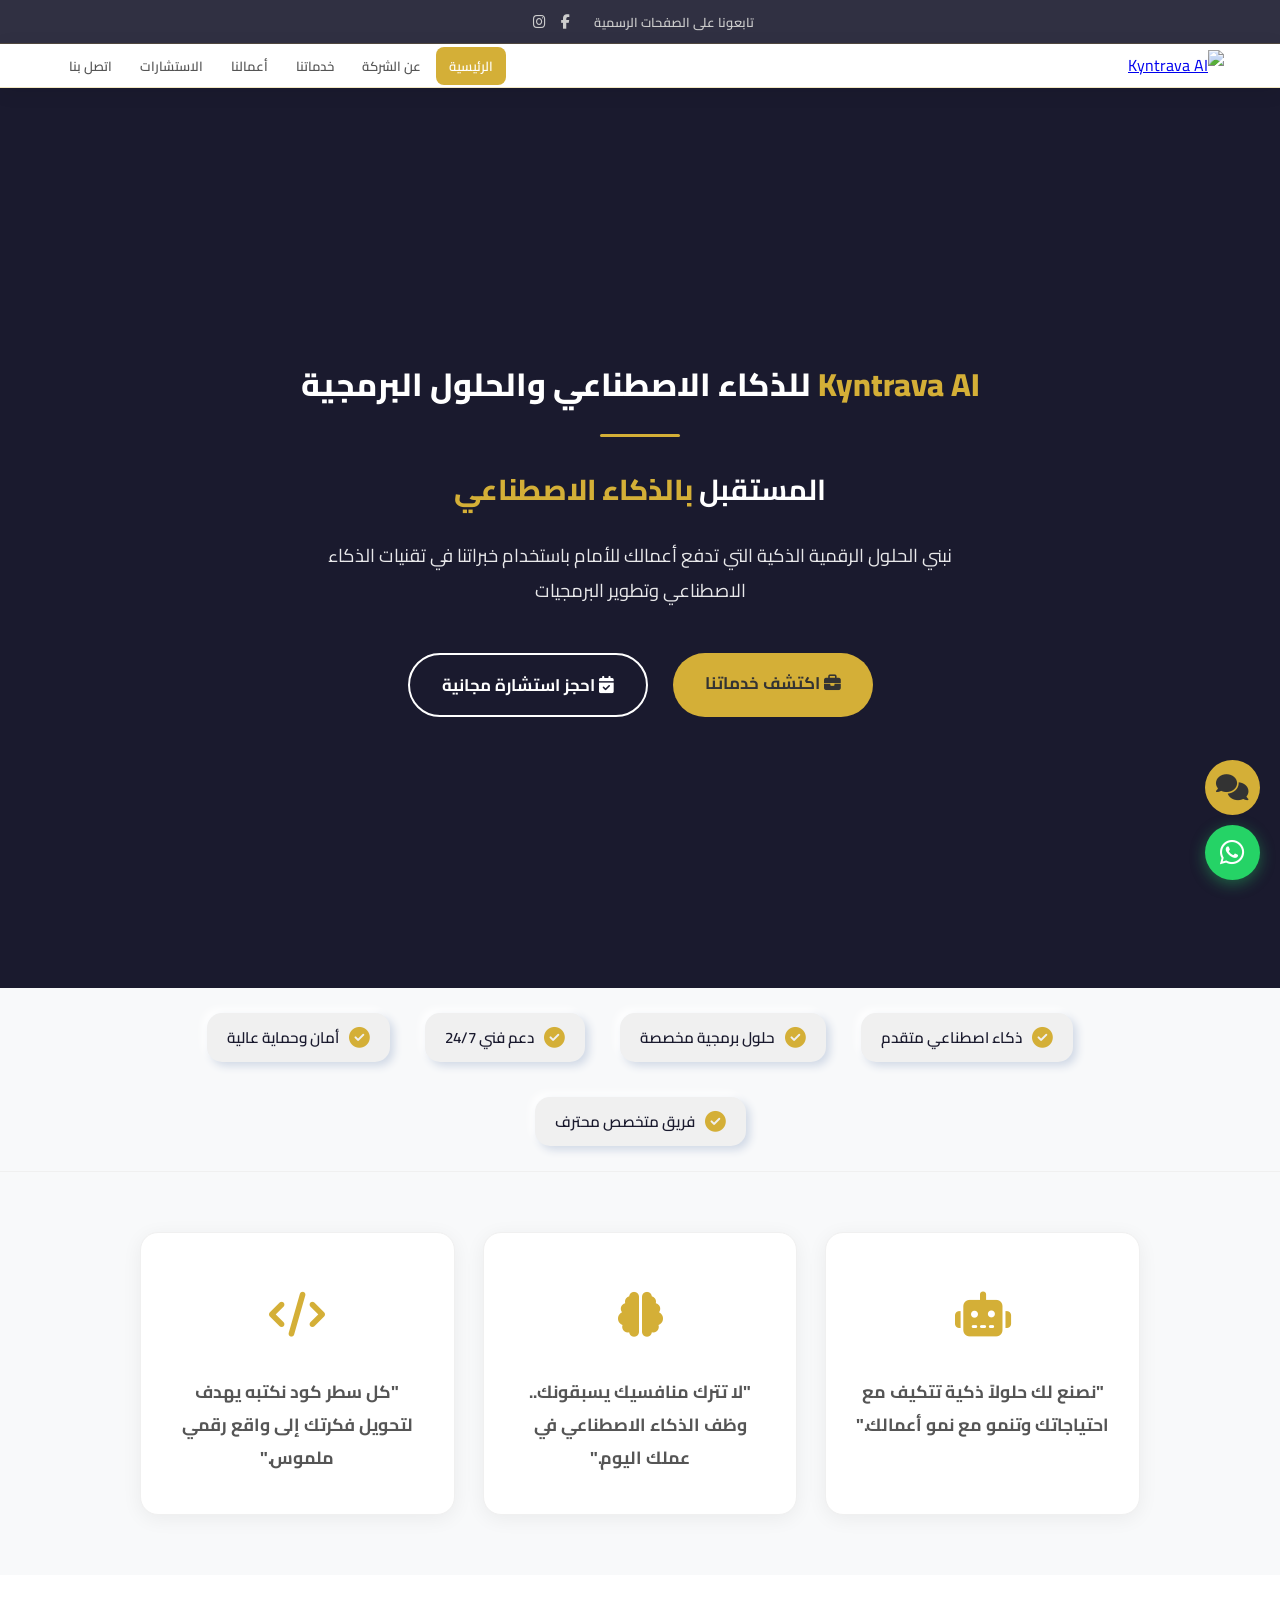
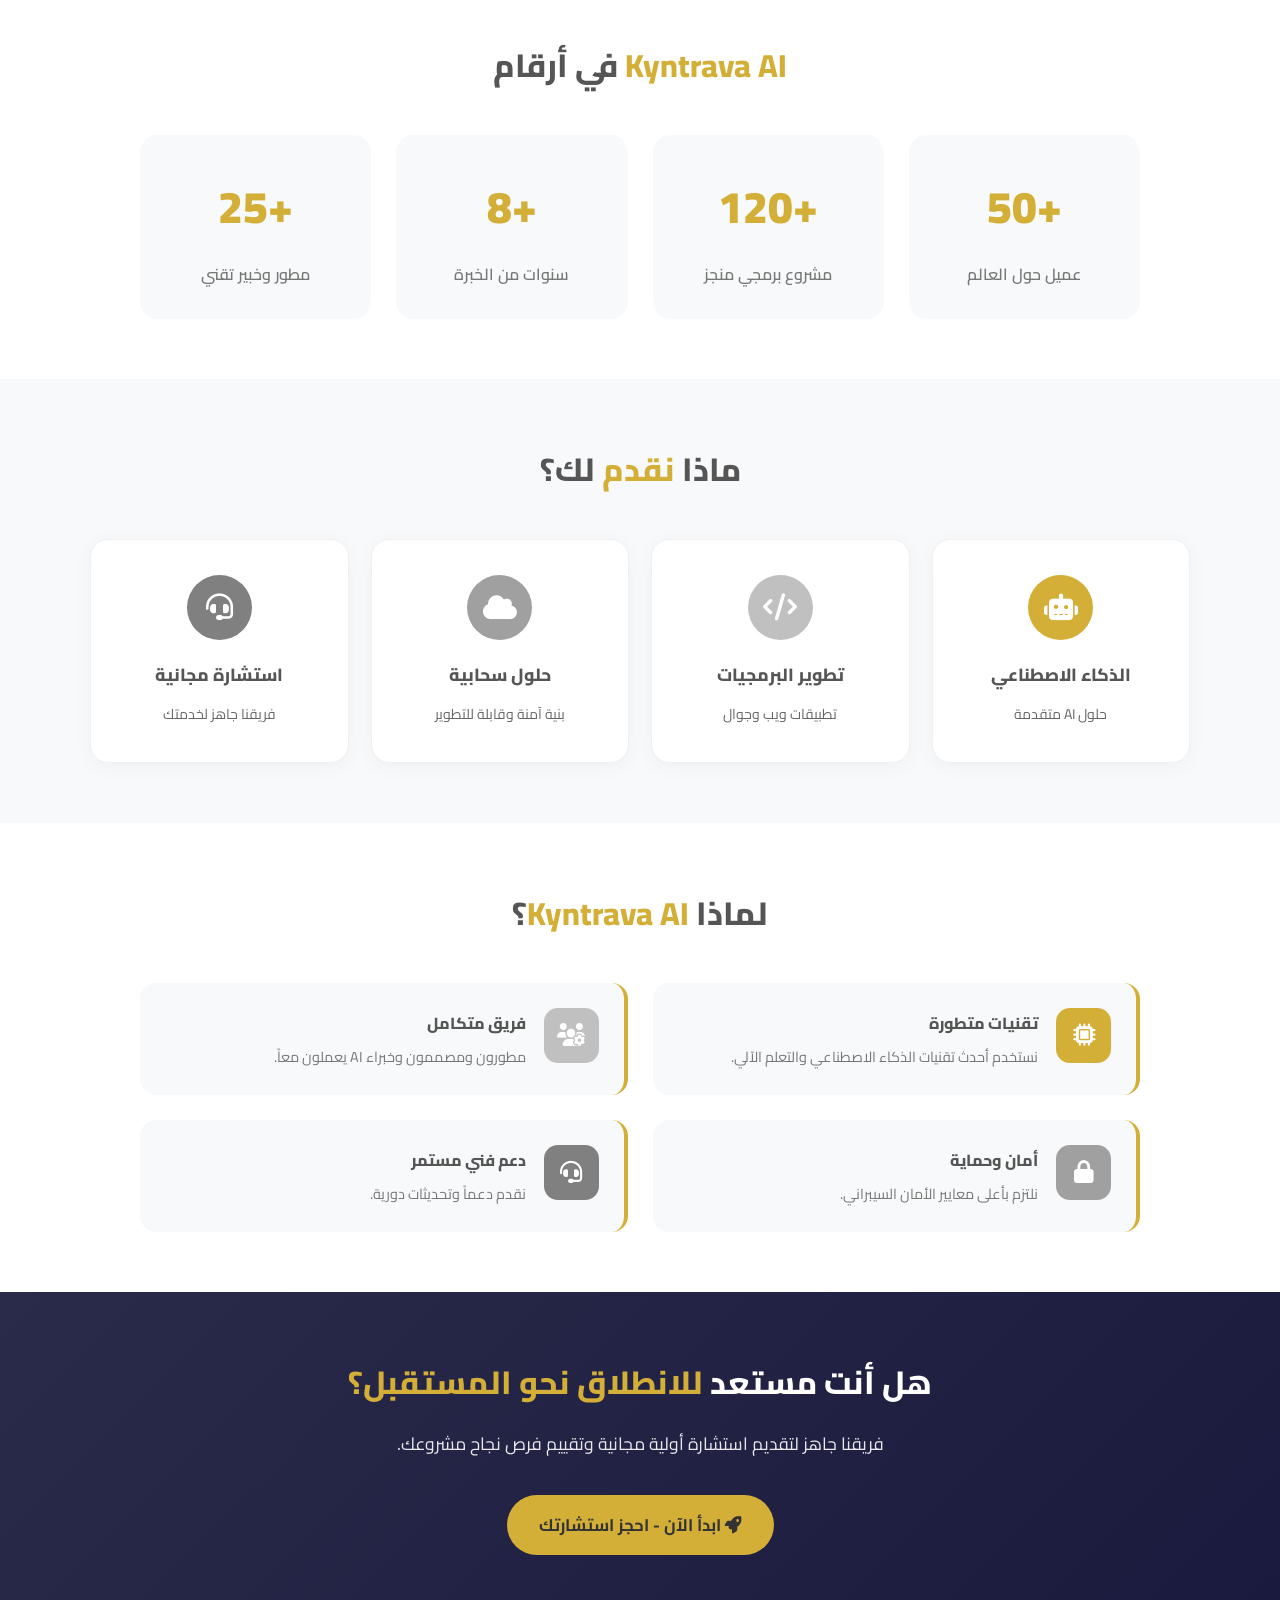
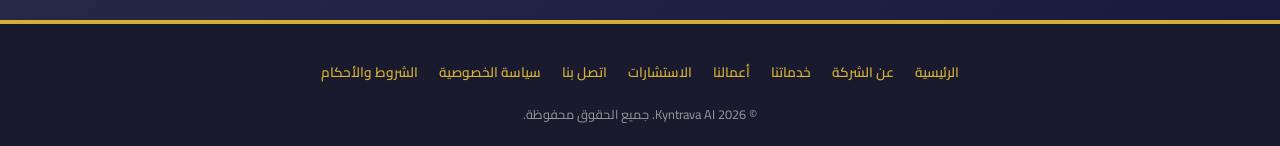
==== index.html @ 049aad0e "Update index.html" ====
<!DOCTYPE html>
<html lang="ar" dir="rtl">
<head>
    <meta charset="UTF-8">
    <meta name="viewport" content="width=device-width, initial-scale=1.0">
    <title>Kyntrava AI | الذكاء الاصطناعي والحلول البرمجية المتكاملة</title>
    <meta name="description" content="Kyntrava AI شركة رائدة في الذكاء الاصطناعي وتطوير البرمجيات. حلول رقمية ذكية، تطبيقات ويب وجوال، استشارات تقنية.">
    <meta name="keywords" content="ذكاء اصطناعي, تطوير برمجيات, Kyntrava AI, حلول رقمية, تطبيقات ويب">
    <meta property="og:title" content="Kyntrava AI | الذكاء الاصطناعي والحلول البرمجية">
    <meta property="og:description" content="المستقبل بالذكاء الاصطناعي. حلول رقمية تدفع أعمالك للأمام.">
    <meta property="og:image" content="https://i.imgur.com/aRilL9C.png">
    <meta property="og:type" content="website">
    
    <link rel="stylesheet" href="https://cdnjs.cloudflare.com/ajax/libs/font-awesome/6.5.1/css/all.min.css">
    <link href="https://fonts.googleapis.com/css2?family=Cairo:wght@300;400;500;600;700;800;900&display=swap" rel="stylesheet">
    <script src="https://cdn.jsdelivr.net/npm/particles.js@2.0.0/particles.min.js"></script>
    
    <style>
        * { margin: 0; padding: 0; box-sizing: border-box; font-family: 'Cairo', sans-serif; }
        
        :root {
            --primary: #D4AF37;
            --primary-dark: #B49430;
            --primary-light: #E0C35A;
            --primary-glow: rgba(212, 175, 55, 0.6);
            --dark-bg: #1A1A2E;
            --silver: #C0C0C0;
            --gray: #A0A0A0;
            --darkgray: #808080;
            --neon-blue: #00d4ff;
            --neu-dark: #d1d9e6;
            --neu-light: #ffffff;
            --bounce: cubic-bezier(0.175, 0.885, 0.32, 1.275);
        }
        
        body { background: #f8f9fa; overflow-x: hidden; }

        .reading-progress { position: fixed; top: 0; left: 0; height: 3px; background: linear-gradient(90deg, var(--primary), var(--neon-blue), var(--primary)); z-index: 10000; box-shadow: 0 0 10px var(--primary-glow); }

        .top-bar { background: rgba(26, 26, 46, 0.9); backdrop-filter: blur(10px); color: #ccc; font-size: 0.8rem; padding: 8px 0; border-bottom: 1px solid rgba(212, 175, 55, 0.2); }
        .top-bar .container { max-width: 1200px; margin: 0 auto; padding: 0 20px; display: flex; justify-content: center; align-items: center; flex-wrap: wrap; gap: 10px; }
        .top-bar a { color: var(--primary); text-decoration: none; margin: 0 10px; transition: 0.3s; }
        .top-bar a:hover { color: var(--primary-light); }
        .top-bar .social-links a { color: #ccc; margin: 0 6px; font-size: 0.9rem; transition: 0.3s; }
        .top-bar .social-links a:hover { color: var(--neon-blue); }

        .navbar { background: rgba(255, 255, 255, 0.95); backdrop-filter: blur(20px); -webkit-backdrop-filter: blur(20px); border-bottom: 1px solid rgba(212, 175, 55, 0.3); box-shadow: 0 4px 20px rgba(0,0,0,0.08); position: sticky; top: 0; z-index: 1000; }
        .nav-container { max-width: 1200px; margin: 0 auto; padding: 0.4rem 1rem; display: flex; justify-content: space-between; align-items: center; flex-wrap: wrap; }
        .logo-img { height: 42px; }
        .nav-menu { display: flex; list-style: none; gap: 2px; flex-wrap: wrap; }
        .nav-menu a { text-decoration: none; color: #555; font-weight: 600; font-size: 0.82rem; padding: 7px 13px; border-radius: 8px; transition: all 0.3s ease; white-space: nowrap; }
        .nav-menu a:hover { color: var(--primary); background: rgba(212, 175, 55, 0.08); }
        .nav-menu a.active { background: var(--primary); color: white; }

        .menu-toggle { display: none; font-size: 1.6rem; cursor: pointer; color: #555; background: none; border: 1px solid #ddd; border-radius: 8px; padding: 5px 12px; transition: all 0.3s ease; }
        .menu-toggle:hover { color: var(--primary); border-color: var(--primary); }

        @media (max-width: 768px) {
            .menu-toggle { display: block; }
            .nav-menu { display: none; flex-direction: column; width: 100%; background: white; position: absolute; top: 100%; left: 0; right: 0; box-shadow: 0 10px 30px rgba(0,0,0,0.15); padding: 15px; border-radius: 0 0 15px 15px; gap: 5px; z-index: 1000; }
            .nav-menu.show { display: flex; animation: slideDown 0.3s ease; }
            .nav-menu a { width: 100%; text-align: center; padding: 12px; font-size: 0.95rem; }
        }

        @keyframes slideDown { from { opacity: 0; transform: translateY(-15px); } to { opacity: 1; transform: translateY(0); } }

        .hero { position: relative; min-height: 100vh; display: flex; align-items: center; justify-content: center; text-align: center; color: white; padding: 80px 20px; overflow: hidden; background: #1a1a2e; }
        .hero-content { max-width: 900px; position: relative; z-index: 3; }
        .hero-tagline { font-size: 2rem; font-weight: 800; margin-bottom: 20px; }
        .hero-tagline span { color: var(--primary); }
        .hero-divider { width: 80px; height: 3px; background: var(--primary); margin: 0 auto 25px; border-radius: 2px; }
        .hero-title { font-size: 1.8rem; margin-bottom: 22px; }
        .hero-title span { color: var(--primary); font-weight: 800; }
        .hero-desc { font-size: 1.15rem; opacity: 0.9; margin-bottom: 40px; max-width: 650px; margin-left: auto; margin-right: auto; }

        .btn { display: inline-block; padding: 14px 32px; border-radius: 50px; font-weight: 700; text-decoration: none; font-size: 1.05rem; transition: all 0.3s ease; margin: 5px; }
        .btn-primary { background: var(--primary); color: #333; }
        .btn-primary:hover { background: var(--primary-dark); transform: translateY(-3px); }
        .btn-outline { border: 2px solid white; color: white; background: transparent; }
        .btn-outline:hover { background: white; color: var(--dark-bg); transform: translateY(-3px); }

        .trust-bar { background: #f8f9fa; padding: 25px 20px; border-bottom: 1px solid #f0f0f0; }
        .trust-container { max-width: 1100px; margin: 0 auto; display: flex; justify-content: center; align-items: center; gap: 35px; flex-wrap: wrap; }
        .trust-item { display: flex; align-items: center; gap: 10px; color: var(--dark-bg); font-weight: 600; font-size: 0.95rem; padding: 10px 20px; border-radius: 15px; background: #f0f0f0; box-shadow: 4px 4px 8px var(--neu-dark), -4px -4px 8px var(--neu-light); }
        .trust-item i { color: var(--primary); font-size: 1.3rem; }

        .quotes-section { padding: 60px 20px; background: #f8f9fa; }
        .quotes-container { max-width: 1000px; margin: 0 auto; display: grid; grid-template-columns: 1fr 1fr 1fr; gap: 28px; }
        .quote-card { background: white; border-radius: 18px; padding: 40px 28px; text-align: center; box-shadow: 0 4px 20px rgba(0,0,0,0.06); border: 1px solid #f0f0f0; transition: all 0.3s ease; }
        .quote-card:hover { transform: translateY(-5px); box-shadow: 0 15px 40px rgba(0,0,0,0.1); }
        .quote-icon { font-size: 2.8rem; margin-bottom: 18px; color: var(--primary); }
        .quote-card p { font-size: 1.1rem; color: #555; font-weight: 700; }

        .stats-section { padding: 60px 20px; background: white; }
        .stats-container { max-width: 1000px; margin: 0 auto; }
        .section-title { text-align: center; font-size: 2rem; color: #555; margin-bottom: 40px; font-weight: 800; }
        .section-title span { color: var(--primary); }
        .stats-grid { display: grid; grid-template-columns: repeat(4, 1fr); gap: 25px; }
        .stat-item { text-align: center; padding: 30px 18px; background: #f8f9fa; border-radius: 18px; transition: all 0.3s ease; }
        .stat-item:hover { transform: translateY(-5px); box-shadow: 0 10px 30px rgba(0,0,0,0.08); }
        .stat-item .num { font-size: 2.8rem; font-weight: 900; color: var(--primary); margin-bottom: 10px; }
        .stat-item .label { color: #777; font-size: 1rem; font-weight: 600; }

        .services-section { padding: 60px 20px; background: #f8f9fa; }
        .services-container { max-width: 1100px; margin: 0 auto; }
        .services-grid-4 { display: grid; grid-template-columns: repeat(4, 1fr); gap: 22px; }
        .service-box { background: white; border-radius: 18px; padding: 35px 22px; text-align: center; box-shadow: 0 4px 20px rgba(0,0,0,0.04); border: 1px solid #f0f0f0; transition: all 0.3s ease; text-decoration: none; color: inherit; }
        .service-box:hover { transform: translateY(-5px); box-shadow: 0 15px 40px rgba(0,0,0,0.1); }
        .s-icon { width: 65px; height: 65px; border-radius: 50%; display: flex; align-items: center; justify-content: center; font-size: 1.7rem; color: white; margin: 0 auto 18px; background: var(--primary); }
        .service-box h4 { font-size: 1.1rem; color: #555; margin-bottom: 10px; font-weight: 800; }
        .service-box p { color: #666; font-size: 0.88rem; }

        .cta-section { padding: 60px 20px; background: linear-gradient(135deg, #2a2a4a, #1a1a3e); text-align: center; color: white; }
        .cta-container { max-width: 700px; margin: 0 auto; }
        .cta-section h2 { font-size: 2rem; font-weight: 800; margin-bottom: 15px; }
        .cta-section h2 span { color: var(--primary); }
        .cta-section p { font-size: 1.1rem; opacity: 0.9; margin-bottom: 30px; }

        .why-us-section { padding: 60px 20px; background: white; }
        .why-us-container { max-width: 1000px; margin: 0 auto; }
        .why-us-grid { display: grid; grid-template-columns: 1fr 1fr; gap: 25px; }
        .why-us-item { display: flex; align-items: flex-start; gap: 18px; padding: 25px; background: #f8f9fa; border-radius: 16px; border-right: 4px solid var(--primary); }
        .why-icon { width: 55px; height: 55px; border-radius: 14px; display: flex; align-items: center; justify-content: center; color: white; font-size: 1.4rem; flex-shrink: 0; background: var(--primary); }
        .why-us-item h4 { color: #555; margin-bottom: 5px; font-weight: 800; }
        .why-us-item p { color: #777; font-size: 0.9rem; }

        footer { background: var(--dark-bg); color: #ccc; padding: 30px 15px 20px; text-align: center; font-size: 0.85rem; border-top: 4px solid var(--primary); }
        footer a { color: var(--primary); text-decoration: none; margin: 5px 8px; font-weight: 600; }
        footer a:hover { color: var(--primary-light); }
        footer .footer-links { margin-bottom: 12px; display: flex; flex-wrap: wrap; justify-content: center; gap: 5px; }
        footer .copyright { color: #999; font-size: 0.8rem; }

        .whatsapp-float { position: fixed; bottom: 20px; right: 20px; width: 55px; height: 55px; background: #25D366; color: white; border-radius: 50%; display: flex; align-items: center; justify-content: center; font-size: 28px; z-index: 999; text-decoration: none; box-shadow: 0 4px 15px rgba(37,211,102,0.4); }
        .consult-float { position: fixed; bottom: 85px; right: 20px; width: 55px; height: 55px; background: var(--primary); color: #333; border-radius: 50%; display: flex; align-items: center; justify-content: center; font-size: 26px; z-index: 999; text-decoration: none; }
        .back-to-top { position: fixed; bottom: 150px; right: 20px; width: 48px; height: 48px; background: #333; color: var(--primary); border-radius: 50%; display: flex; align-items: center; justify-content: center; font-size: 22px; z-index: 999; cursor: pointer; opacity: 0; visibility: hidden; transition: all 0.3s ease; border: 2px solid var(--primary); }
        .back-to-top.show { opacity: 1; visibility: visible; }

        @media (max-width: 768px) {
            .hero-tagline { font-size: 1.3rem; }
            .hero-title { font-size: 1.2rem; }
            .quotes-container { grid-template-columns: 1fr; }
            .stats-grid { grid-template-columns: 1fr 1fr; }
            .services-grid-4 { grid-template-columns: 1fr 1fr; }
            .why-us-grid { grid-template-columns: 1fr; }
        }
        @media (max-width: 480px) {
            .stats-grid { grid-template-columns: 1fr; }
            .services-grid-4 { grid-template-columns: 1fr; }
        }
    </style>
</head>
<body>

    <div class="reading-progress"></div>

    <div class="top-bar">
        <div class="container">
            <div class="social-links">
                <span style="margin-left:15px; font-weight: 600;">تابعونا على الصفحات الرسمية</span>
                <a href="https://www.facebook.com/profile.php?id=61589126883663" target="_blank"><i class="fab fa-facebook-f"></i></a>
                <a href="https://www.instagram.com/kyntrava_ai/" target="_blank"><i class="fab fa-instagram"></i></a>
            </div>
        </div>
    </div>

    <nav class="navbar">
        <div class="nav-container">
            <div class="logo-area">
                <a href="index.html"><img src="https://imgur.com/x5sJ7l7.png" alt="Kyntrava AI" class="logo-img"></a>
            </div>
            <button class="menu-toggle"><i class="fas fa-bars"></i></button>
            <ul class="nav-menu" id="navMenu">
                <li><a href="index.html" class="active">الرئيسية</a></li>
                <li><a href="about.html">عن الشركة</a></li>
                <li><a href="services.html">خدماتنا</a></li>
                <li><a href="portfolio.html">أعمالنا</a></li>
                <li><a href="consultation.html">الاستشارات</a></li>
                <li><a href="contact.html">اتصل بنا</a></li>
            </ul>
        </div>
    </nav>

    <header class="hero">
        <div class="hero-content">
            <p class="hero-tagline"><span>Kyntrava AI</span> للذكاء الاصطناعي والحلول البرمجية</p>
            <div class="hero-divider"></div>
            <h1 class="hero-title">المستقبل <span>بالذكاء الاصطناعي</span></h1>
            <p class="hero-desc">نبني الحلول الرقمية الذكية التي تدفع أعمالك للأمام باستخدام خبراتنا في تقنيات الذكاء الاصطناعي وتطوير البرمجيات</p>
            <div style="display:flex;gap:15px;justify-content:center;flex-wrap:wrap;">
                <a href="services.html" class="btn btn-primary"><i class="fas fa-briefcase"></i> اكتشف خدماتنا</a>
                <a href="consultation.html" class="btn btn-outline"><i class="fas fa-calendar-check"></i> احجز استشارة مجانية</a>
            </div>
        </div>
    </header>

    <section class="trust-bar">
        <div class="trust-container">
            <div class="trust-item"><i class="fas fa-check-circle"></i><span>ذكاء اصطناعي متقدم</span></div>
            <div class="trust-item"><i class="fas fa-check-circle"></i><span>حلول برمجية مخصصة</span></div>
            <div class="trust-item"><i class="fas fa-check-circle"></i><span>دعم فني 24/7</span></div>
            <div class="trust-item"><i class="fas fa-check-circle"></i><span>أمان وحماية عالية</span></div>
            <div class="trust-item"><i class="fas fa-check-circle"></i><span>فريق متخصص محترف</span></div>
        </div>
    </section>

    <section class="quotes-section">
        <div class="quotes-container">
            <div class="quote-card"><div class="quote-icon"><i class="fas fa-robot"></i></div><p>"نصنع لك حلولاً ذكية تتكيف مع احتياجاتك وتنمو مع نمو أعمالك."</p></div>
            <div class="quote-card"><div class="quote-icon"><i class="fas fa-brain"></i></div><p>"لا تترك منافسيك يسبقونك.. وظف الذكاء الاصطناعي في عملك اليوم."</p></div>
            <div class="quote-card"><div class="quote-icon"><i class="fas fa-code"></i></div><p>"كل سطر كود نكتبه يهدف لتحويل فكرتك إلى واقع رقمي ملموس."</p></div>
        </div>
    </section>

    <section class="stats-section">
        <div class="stats-container">
            <h2 class="section-title"><span>Kyntrava AI</span> في أرقام</h2>
            <div class="stats-grid">
                <div class="stat-item"><div class="num">+50</div><div class="label">عميل حول العالم</div></div>
                <div class="stat-item"><div class="num">+120</div><div class="label">مشروع برمجي منجز</div></div>
                <div class="stat-item"><div class="num">+8</div><div class="label">سنوات من الخبرة</div></div>
                <div class="stat-item"><div class="num">+25</div><div class="label">مطور وخبير تقني</div></div>
            </div>
        </div>
    </section>

    <section class="services-section">
        <div class="services-container">
            <h2 class="section-title">ماذا <span>نقدم</span> لك؟</h2>
            <div class="services-grid-4">
                <a href="services.html" class="service-box"><div class="s-icon"><i class="fas fa-robot"></i></div><h4>الذكاء الاصطناعي</h4><p>حلول AI متقدمة</p></a>
                <a href="services.html" class="service-box"><div class="s-icon" style="background:#C0C0C0;"><i class="fas fa-code"></i></div><h4>تطوير البرمجيات</h4><p>تطبيقات ويب وجوال</p></a>
                <a href="services.html" class="service-box"><div class="s-icon" style="background:#A0A0A0;"><i class="fas fa-cloud"></i></div><h4>حلول سحابية</h4><p>بنية آمنة وقابلة للتطوير</p></a>
                <a href="consultation.html" class="service-box"><div class="s-icon" style="background:#808080;"><i class="fas fa-headset"></i></div><h4>استشارة مجانية</h4><p>فريقنا جاهز لخدمتك</p></a>
            </div>
        </div>
    </section>

    <section class="why-us-section">
        <div class="why-us-container">
            <h2 class="section-title">لماذا <span>Kyntrava AI</span>؟</h2>
            <div class="why-us-grid">
                <div class="why-us-item"><div class="why-icon"><i class="fas fa-microchip"></i></div><div><h4>تقنيات متطورة</h4><p>نستخدم أحدث تقنيات الذكاء الاصطناعي والتعلم الآلي.</p></div></div>
                <div class="why-us-item"><div class="why-icon" style="background:#C0C0C0;"><i class="fas fa-users-cog"></i></div><div><h4>فريق متكامل</h4><p>مطورون ومصممون وخبراء AI يعملون معاً.</p></div></div>
                <div class="why-us-item"><div class="why-icon" style="background:#A0A0A0;"><i class="fas fa-lock"></i></div><div><h4>أمان وحماية</h4><p>نلتزم بأعلى معايير الأمان السيبراني.</p></div></div>
                <div class="why-us-item"><div class="why-icon" style="background:#808080;"><i class="fas fa-headset"></i></div><div><h4>دعم فني مستمر</h4><p>نقدم دعماً وتحديثات دورية.</p></div></div>
            </div>
        </div>
    </section>

    <section class="cta-section">
        <div class="cta-container">
            <h2>هل أنت مستعد <span>للانطلاق نحو المستقبل؟</span></h2>
            <p>فريقنا جاهز لتقديم استشارة أولية مجانية وتقييم فرص نجاح مشروعك.</p>
            <a href="consultation.html" class="btn btn-primary"><i class="fas fa-rocket"></i> ابدأ الآن - احجز استشارتك</a>
        </div>
    </section>

    <footer>
        <div class="footer-links">
            <a href="index.html">الرئيسية</a><a href="about.html">عن الشركة</a><a href="services.html">خدماتنا</a><a href="portfolio.html">أعمالنا</a><a href="consultation.html">الاستشارات</a><a href="contact.html">اتصل بنا</a><a href="privacy.html">سياسة الخصوصية</a><a href="terms.html">الشروط والأحكام</a>
        </div>
        <p class="copyright">© 2026 Kyntrava AI. جميع الحقوق محفوظة.</p>
    </footer>

    <a href="https://wa.me/963933438019" class="whatsapp-float" target="_blank"><i class="fab fa-whatsapp"></i></a>
    <a href="consultation.html" class="consult-float"><i class="fas fa-comments"></i></a>
    <div class="back-to-top" onclick="window.scrollTo({top:0, behavior:'smooth'})"><i class="fas fa-chevron-up"></i></div>

    <script>
        const menuToggle = document.querySelector('.menu-toggle');
        const navMenu = document.getElementById('navMenu');
        menuToggle.addEventListener('click', function() {
            navMenu.classList.toggle('show');
            const icon = menuToggle.querySelector('i');
            icon.className = navMenu.classList.contains('show') ? 'fas fa-times' : 'fas fa-bars';
        });
        navMenu.querySelectorAll('a').forEach(function(link) {
            link.addEventListener('click', function() {
                navMenu.classList.remove('show');
                menuToggle.querySelector('i').className = 'fas fa-bars';
            });
        });
        document.addEventListener('click', function(e) {
            if (navMenu.classList.contains('show') && !e.target.closest('.nav-container')) {
                navMenu.classList.remove('show');
                menuToggle.querySelector('i').className = 'fas fa-bars';
            }
        });

        const progressBar = document.querySelector('.reading-progress');
        window.addEventListener('scroll', function() {
            const scrollTop = window.pageYOffset;
            const docHeight = document.documentElement.scrollHeight - window.innerHeight;
            const scrollPercent = (scrollTop / docHeight) * 100;
            if (progressBar) progressBar.style.width = Math.min(scrollPercent, 100) + '%';
        });

        const backToTopBtn = document.querySelector('.back-to-top');
        window.addEventListener('scroll', function() {
            if (window.scrollY > 500) backToTopBtn.classList.add('show');
            else backToTopBtn.classList.remove('show');
        });

        const currentPage = window.location.pathname.split('/').pop() || 'index.html';
        document.querySelectorAll('.nav-menu a').forEach(function(link) {
            if (link.getAttribute('href') === currentPage) link.classList.add('active');
        });
    </script>
</body>
</html>
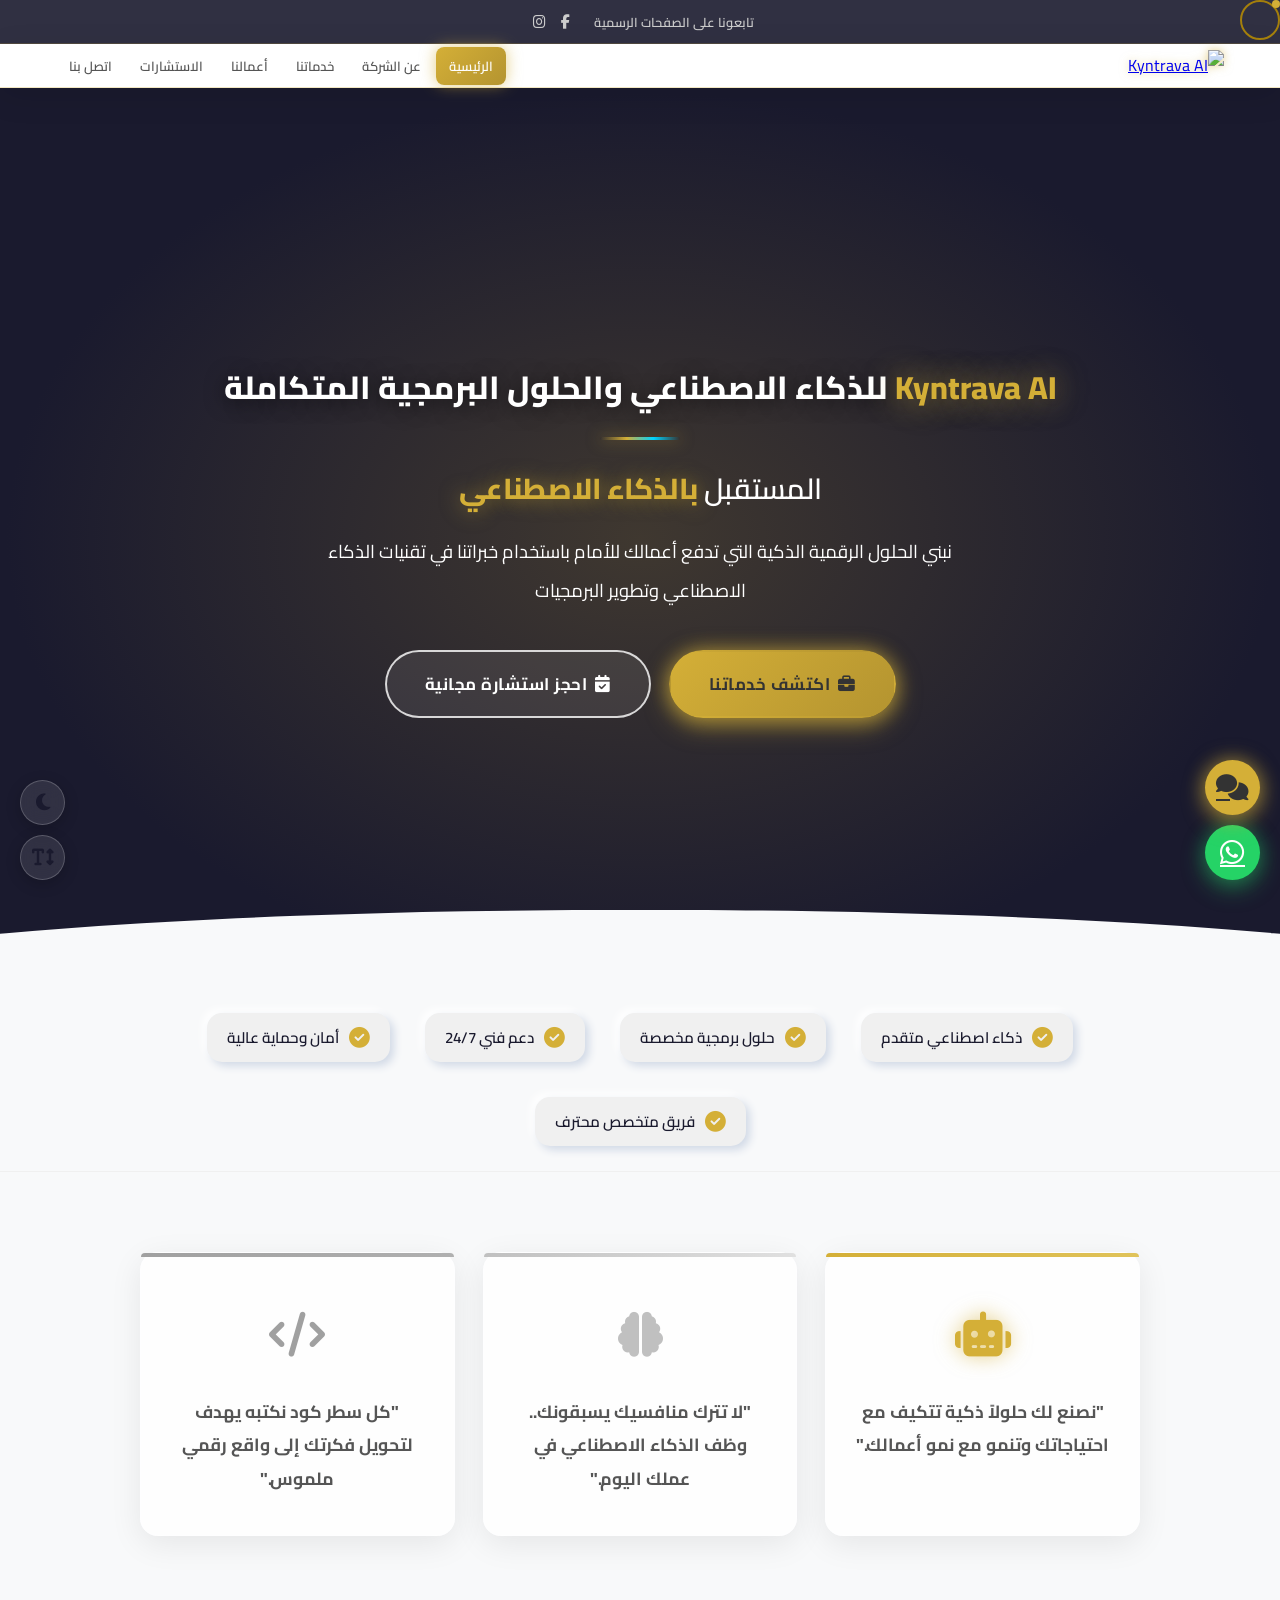
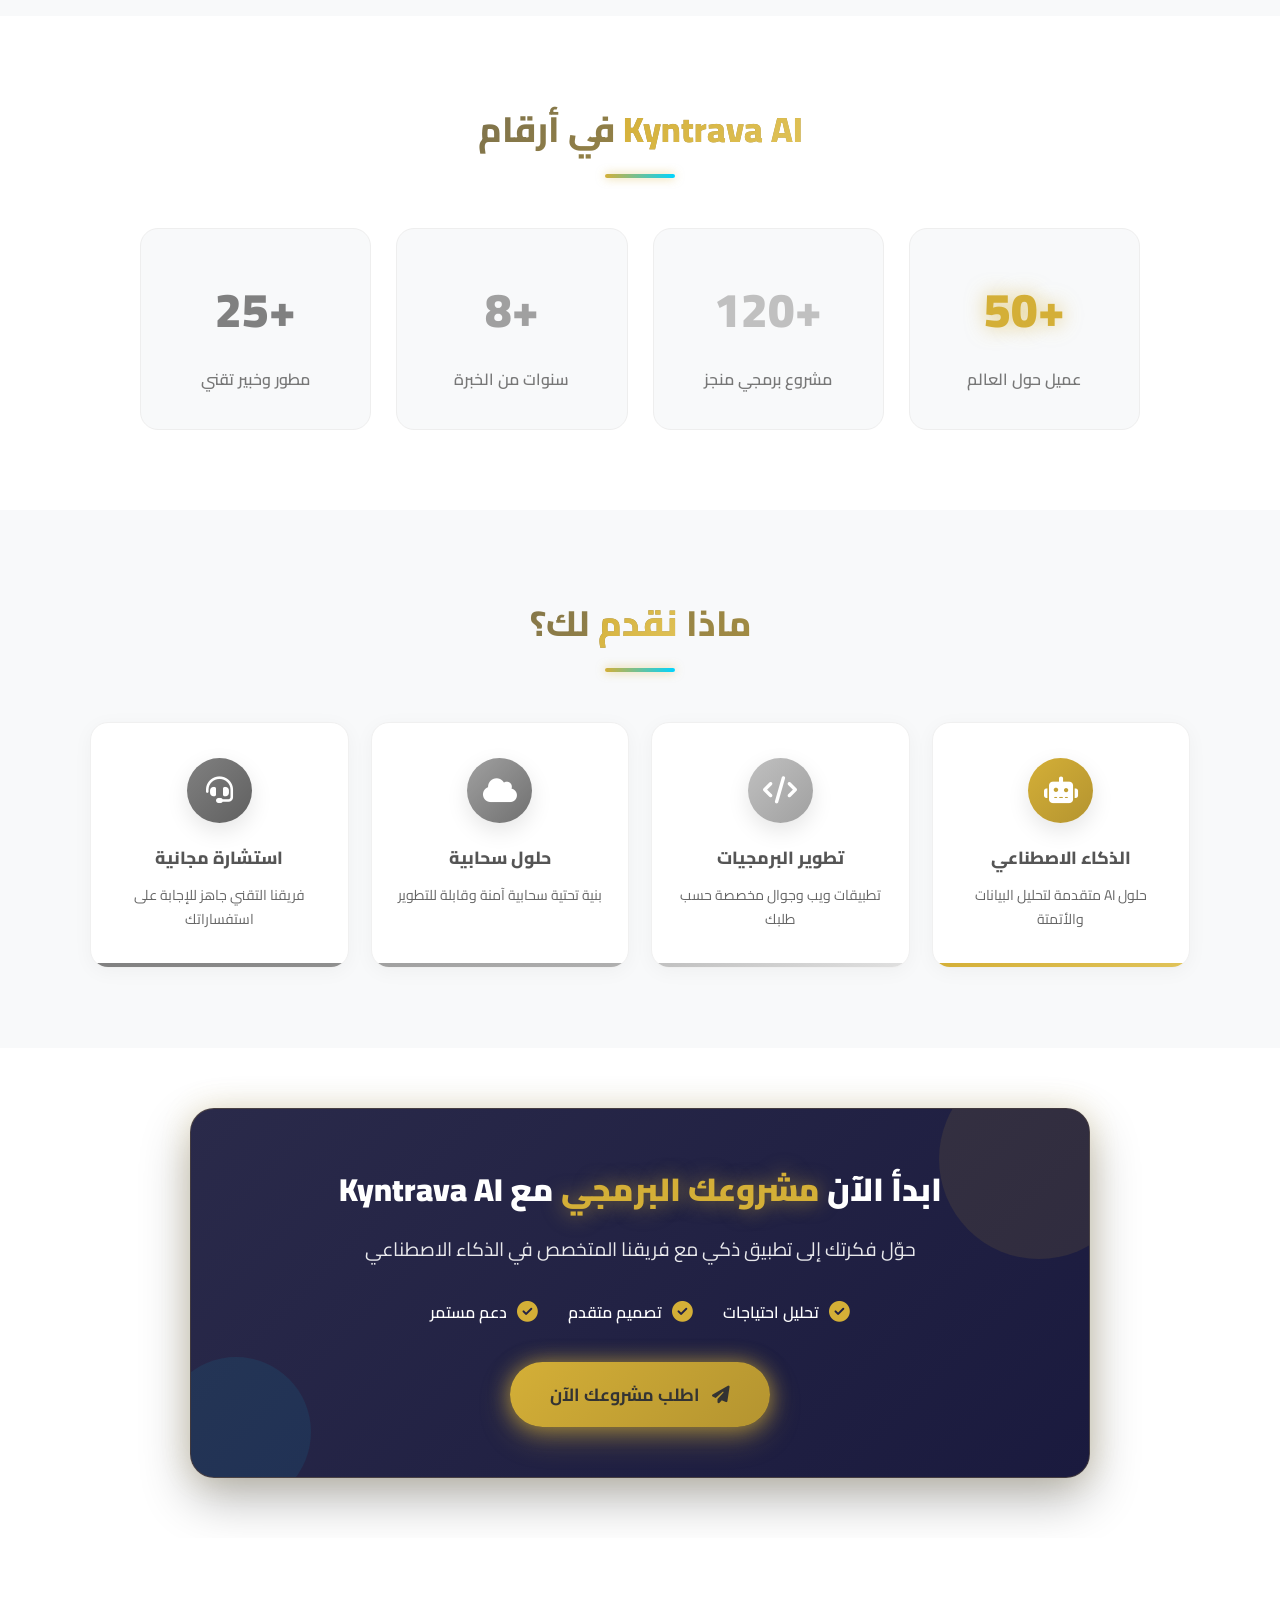
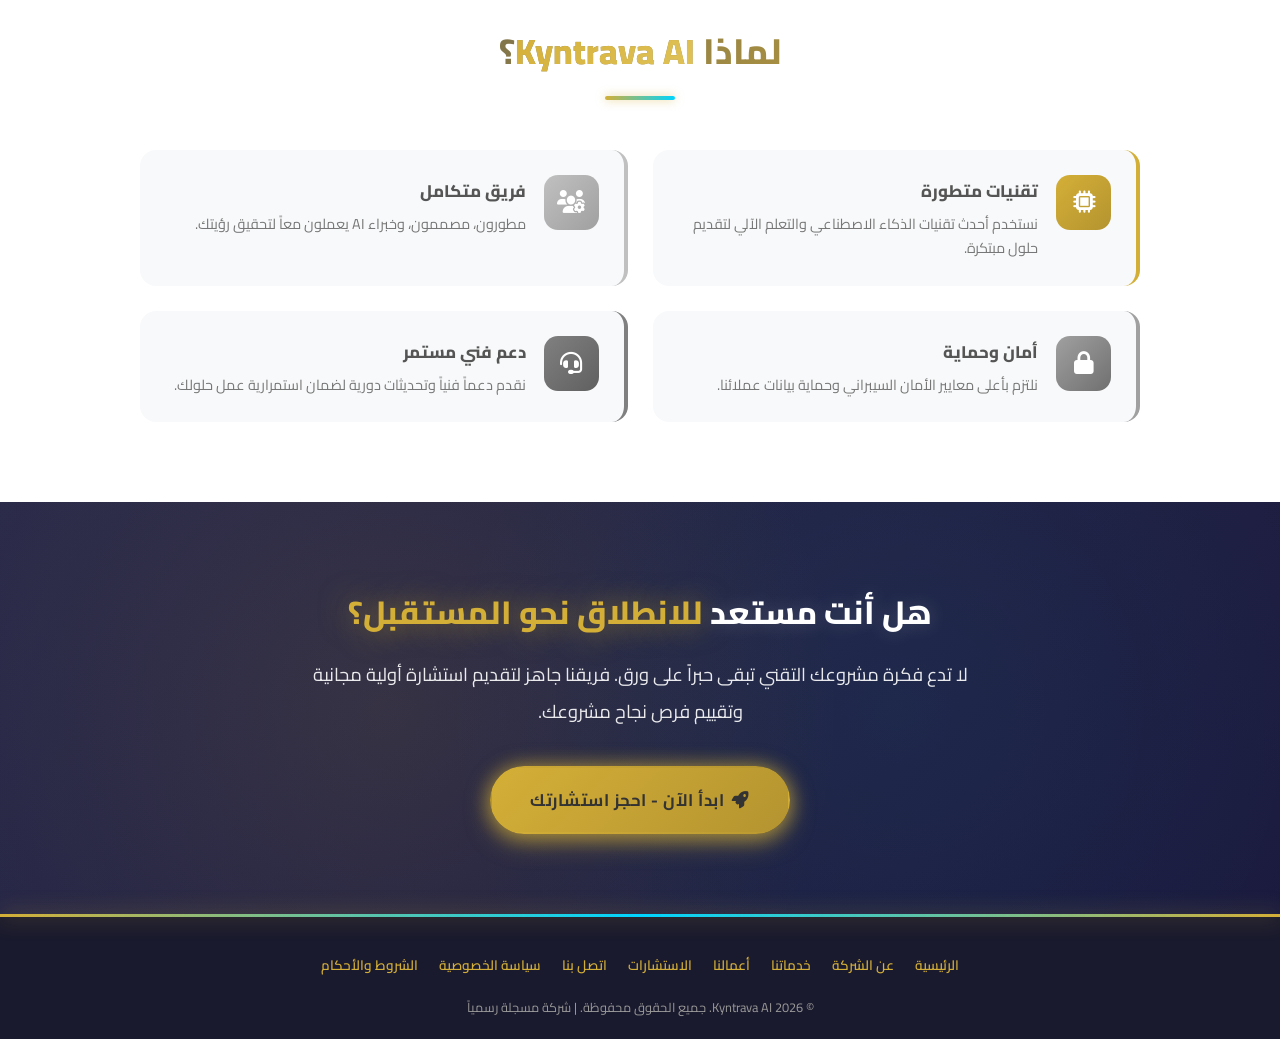
==== commit 2ff25952: "Update index.html" ====
--- a/index.html
+++ b/index.html
@@ -24,152 +24,899 @@
             --primary-light: #E0C35A;
             --primary-glow: rgba(212, 175, 55, 0.6);
             --dark-bg: #1A1A2E;
+            --darker-bg: #0a0a1a;
             --silver: #C0C0C0;
             --gray: #A0A0A0;
             --darkgray: #808080;
             --neon-blue: #00d4ff;
+            --glass-bg: rgba(255, 255, 255, 0.1);
+            --glass-border: rgba(255, 255, 255, 0.2);
+            --glass-blur: blur(15px);
+            --neu-light: #ffffff;
             --neu-dark: #d1d9e6;
-            --neu-light: #ffffff;
+            --shadow-gold: 0 8px 30px rgba(212, 175, 55, 0.3);
             --bounce: cubic-bezier(0.175, 0.885, 0.32, 1.275);
         }
         
-        body { background: #f8f9fa; overflow-x: hidden; }
-
-        .reading-progress { position: fixed; top: 0; left: 0; height: 3px; background: linear-gradient(90deg, var(--primary), var(--neon-blue), var(--primary)); z-index: 10000; box-shadow: 0 0 10px var(--primary-glow); }
-
-        .top-bar { background: rgba(26, 26, 46, 0.9); backdrop-filter: blur(10px); color: #ccc; font-size: 0.8rem; padding: 8px 0; border-bottom: 1px solid rgba(212, 175, 55, 0.2); }
-        .top-bar .container { max-width: 1200px; margin: 0 auto; padding: 0 20px; display: flex; justify-content: center; align-items: center; flex-wrap: wrap; gap: 10px; }
+        body { 
+            background: #f8f9fa; 
+            cursor: none;
+            overflow-x: hidden;
+        }
+        
+        /* ===== مؤشر الفأرة المخصص ===== */
+        .custom-cursor {
+            width: 40px;
+            height: 40px;
+            border: 2px solid var(--primary);
+            border-radius: 50%;
+            position: fixed;
+            pointer-events: none;
+            z-index: 99999;
+            transition: width 0.3s, height 0.3s, border-color 0.3s;
+            mix-blend-mode: difference;
+        }
+        .custom-cursor-dot {
+            width: 8px;
+            height: 8px;
+            background: var(--primary);
+            border-radius: 50%;
+            position: fixed;
+            pointer-events: none;
+            z-index: 99999;
+            transition: transform 0.1s;
+        }
+        .custom-cursor.hover {
+            width: 60px;
+            height: 60px;
+            border-color: var(--primary-light);
+            background: rgba(212,175,55,0.1);
+        }
+        
+        /* ===== شريط التقدم ===== */
+        .reading-progress {
+            position: fixed;
+            top: 0; left: 0;
+            height: 3px;
+            background: linear-gradient(90deg, var(--primary), var(--neon-blue), var(--primary));
+            z-index: 10000;
+            transition: width 0.1s ease;
+            box-shadow: 0 0 10px var(--primary-glow);
+        }
+        
+        /* ===== خلفية الجسيمات ===== */
+        #particles-js {
+            position: fixed;
+            top: 0; left: 0;
+            width: 100%; height: 100%;
+            z-index: -1;
+            pointer-events: none;
+        }
+        
+        /* ===== أزرار التحكم ===== */
+        .theme-switcher {
+            position: fixed;
+            bottom: 20px;
+            left: 20px;
+            z-index: 999;
+            display: flex;
+            flex-direction: column;
+            gap: 10px;
+        }
+        .theme-toggle, .font-size-toggle {
+            width: 45px; height: 45px;
+            border-radius: 50%;
+            background: var(--glass-bg);
+            backdrop-filter: var(--glass-blur);
+            border: 1px solid var(--glass-border);
+            color: var(--dark-bg);
+            cursor: pointer;
+            display: flex;
+            align-items: center;
+            justify-content: center;
+            font-size: 1.2rem;
+            transition: all 0.3s ease;
+            box-shadow: 0 4px 15px rgba(0,0,0,0.2);
+        }
+        .theme-toggle:hover, .font-size-toggle:hover {
+            transform: scale(1.1);
+            box-shadow: 0 0 20px var(--primary-glow);
+            color: var(--primary);
+        }
+        
+        /* ===== شريط علوي - زجاجي ===== */
+        .top-bar {
+            background: rgba(26, 26, 46, 0.9);
+            backdrop-filter: blur(10px);
+            color: #ccc;
+            font-size: 0.8rem;
+            padding: 8px 0;
+            border-bottom: 1px solid rgba(212, 175, 55, 0.2);
+        }
+        .top-bar .container {
+            max-width: 1200px;
+            margin: 0 auto;
+            padding: 0 20px;
+            display: flex;
+            justify-content: center;
+            align-items: center;
+            flex-wrap: wrap;
+            gap: 10px;
+        }
         .top-bar a { color: var(--primary); text-decoration: none; margin: 0 10px; transition: 0.3s; }
-        .top-bar a:hover { color: var(--primary-light); }
+        .top-bar a:hover { color: var(--primary-light); text-shadow: 0 0 10px var(--primary-glow); }
         .top-bar .social-links a { color: #ccc; margin: 0 6px; font-size: 0.9rem; transition: 0.3s; }
-        .top-bar .social-links a:hover { color: var(--neon-blue); }
-
-        .navbar { background: rgba(255, 255, 255, 0.95); backdrop-filter: blur(20px); -webkit-backdrop-filter: blur(20px); border-bottom: 1px solid rgba(212, 175, 55, 0.3); box-shadow: 0 4px 20px rgba(0,0,0,0.08); position: sticky; top: 0; z-index: 1000; }
-        .nav-container { max-width: 1200px; margin: 0 auto; padding: 0.4rem 1rem; display: flex; justify-content: space-between; align-items: center; flex-wrap: wrap; }
-        .logo-img { height: 42px; }
-        .nav-menu { display: flex; list-style: none; gap: 2px; flex-wrap: wrap; }
-        .nav-menu a { text-decoration: none; color: #555; font-weight: 600; font-size: 0.82rem; padding: 7px 13px; border-radius: 8px; transition: all 0.3s ease; white-space: nowrap; }
-        .nav-menu a:hover { color: var(--primary); background: rgba(212, 175, 55, 0.08); }
-        .nav-menu a.active { background: var(--primary); color: white; }
-
-        .menu-toggle { display: none; font-size: 1.6rem; cursor: pointer; color: #555; background: none; border: 1px solid #ddd; border-radius: 8px; padding: 5px 12px; transition: all 0.3s ease; }
-        .menu-toggle:hover { color: var(--primary); border-color: var(--primary); }
-
-        @media (max-width: 768px) {
-            .menu-toggle { display: block; }
-            .nav-menu { display: none; flex-direction: column; width: 100%; background: white; position: absolute; top: 100%; left: 0; right: 0; box-shadow: 0 10px 30px rgba(0,0,0,0.15); padding: 15px; border-radius: 0 0 15px 15px; gap: 5px; z-index: 1000; }
-            .nav-menu.show { display: flex; animation: slideDown 0.3s ease; }
-            .nav-menu a { width: 100%; text-align: center; padding: 12px; font-size: 0.95rem; }
-        }
-
-        @keyframes slideDown { from { opacity: 0; transform: translateY(-15px); } to { opacity: 1; transform: translateY(0); } }
-
-        .hero { position: relative; min-height: 100vh; display: flex; align-items: center; justify-content: center; text-align: center; color: white; padding: 80px 20px; overflow: hidden; background: #1a1a2e; }
+        .top-bar .social-links a:hover { color: var(--neon-blue); text-shadow: 0 0 10px rgba(0,212,255,0.5); }
+        
+        /* ===== نافبار زجاجي ===== */
+        .navbar {
+            background: rgba(255, 255, 255, 0.9);
+            backdrop-filter: blur(20px);
+            -webkit-backdrop-filter: blur(20px);
+            border-bottom: 1px solid rgba(212, 175, 55, 0.3);
+            box-shadow: 0 8px 32px rgba(0,0,0,0.1);
+            position: sticky;
+            top: 0;
+            z-index: 1000;
+        }
+        .nav-container {
+            max-width: 1200px;
+            margin: 0 auto;
+            padding: 0.4rem 1rem;
+            display: flex;
+            justify-content: space-between;
+            align-items: center;
+        }
+        .logo-img {
+            height: 42px;
+            filter: drop-shadow(0 0 5px var(--primary-glow));
+        }
+        .nav-menu {
+            display: flex;
+            list-style: none;
+            gap: 2px;
+        }
+        .nav-menu a {
+            text-decoration: none;
+            color: #555;
+            font-weight: 600;
+            font-size: 0.82rem;
+            padding: 7px 13px;
+            border-radius: 8px;
+            transition: all 0.3s ease;
+            position: relative;
+            overflow: hidden;
+        }
+        .nav-menu a::before {
+            content: '';
+            position: absolute;
+            bottom: 0;
+            left: 50%;
+            width: 0;
+            height: 2px;
+            background: linear-gradient(90deg, var(--primary), var(--neon-blue));
+            transition: all 0.3s ease;
+            transform: translateX(-50%);
+        }
+        .nav-menu a:hover::before { width: 70%; }
+        .nav-menu a:hover { color: var(--primary); }
+        .nav-menu a.active {
+            background: linear-gradient(135deg, var(--primary), var(--primary-dark));
+            color: white;
+            box-shadow: 0 0 15px var(--primary-glow);
+        }
+        
+        /* ===== الهيرو ===== */
+        .hero {
+            position: relative;
+            min-height: 100vh;
+            display: flex;
+            align-items: center;
+            justify-content: center;
+            text-align: center;
+            color: white;
+            padding: 80px 20px;
+            overflow: hidden;
+            background: #1a1a2e;
+        }
+        #heroCanvas {
+            position: absolute;
+            top: 0; left: 0;
+            width: 100%; height: 100%;
+            z-index: 1;
+        }
+        .hero-overlay {
+            position: absolute;
+            top: 0; left: 0;
+            width: 100%; height: 100%;
+            background: radial-gradient(ellipse at center, rgba(212,175,55,0.2) 0%, rgba(26,26,46,0.9) 70%);
+            z-index: 2;
+        }
+        .hero .wave-bottom {
+            position: absolute;
+            bottom: -2px; left: 0; right: 0;
+            height: 80px;
+            background: #f8f9fa;
+            clip-path: ellipse(70% 100% at 50% 100%);
+            z-index: 4;
+        }
         .hero-content { max-width: 900px; position: relative; z-index: 3; }
-        .hero-tagline { font-size: 2rem; font-weight: 800; margin-bottom: 20px; }
-        .hero-tagline span { color: var(--primary); }
-        .hero-divider { width: 80px; height: 3px; background: var(--primary); margin: 0 auto 25px; border-radius: 2px; }
-        .hero-title { font-size: 1.8rem; margin-bottom: 22px; }
-        .hero-title span { color: var(--primary); font-weight: 800; }
-        .hero-desc { font-size: 1.15rem; opacity: 0.9; margin-bottom: 40px; max-width: 650px; margin-left: auto; margin-right: auto; }
-
-        .btn { display: inline-block; padding: 14px 32px; border-radius: 50px; font-weight: 700; text-decoration: none; font-size: 1.05rem; transition: all 0.3s ease; margin: 5px; }
-        .btn-primary { background: var(--primary); color: #333; }
-        .btn-primary:hover { background: var(--primary-dark); transform: translateY(-3px); }
-        .btn-outline { border: 2px solid white; color: white; background: transparent; }
-        .btn-outline:hover { background: white; color: var(--dark-bg); transform: translateY(-3px); }
-
-        .trust-bar { background: #f8f9fa; padding: 25px 20px; border-bottom: 1px solid #f0f0f0; }
-        .trust-container { max-width: 1100px; margin: 0 auto; display: flex; justify-content: center; align-items: center; gap: 35px; flex-wrap: wrap; }
-        .trust-item { display: flex; align-items: center; gap: 10px; color: var(--dark-bg); font-weight: 600; font-size: 0.95rem; padding: 10px 20px; border-radius: 15px; background: #f0f0f0; box-shadow: 4px 4px 8px var(--neu-dark), -4px -4px 8px var(--neu-light); }
-        .trust-item i { color: var(--primary); font-size: 1.3rem; }
-
-        .quotes-section { padding: 60px 20px; background: #f8f9fa; }
-        .quotes-container { max-width: 1000px; margin: 0 auto; display: grid; grid-template-columns: 1fr 1fr 1fr; gap: 28px; }
-        .quote-card { background: white; border-radius: 18px; padding: 40px 28px; text-align: center; box-shadow: 0 4px 20px rgba(0,0,0,0.06); border: 1px solid #f0f0f0; transition: all 0.3s ease; }
-        .quote-card:hover { transform: translateY(-5px); box-shadow: 0 15px 40px rgba(0,0,0,0.1); }
-        .quote-icon { font-size: 2.8rem; margin-bottom: 18px; color: var(--primary); }
-        .quote-card p { font-size: 1.1rem; color: #555; font-weight: 700; }
-
-        .stats-section { padding: 60px 20px; background: white; }
+        .hero-tagline {
+            font-size: 2rem;
+            font-weight: 800;
+            margin-bottom: 20px;
+            text-shadow: 0 2px 20px rgba(0,0,0,0.6);
+            animation: fadeInUp 1s ease;
+        }
+        .hero-tagline span { 
+            color: var(--primary);
+            text-shadow: 0 0 30px var(--primary-glow);
+        }
+        .hero-divider {
+            width: 80px; height: 3px;
+            background: linear-gradient(90deg, transparent, var(--primary), var(--neon-blue), transparent);
+            margin: 0 auto 25px;
+            border-radius: 2px;
+            box-shadow: 0 0 15px var(--primary-glow);
+            animation: pulse-divider 2s infinite;
+        }
+        .hero-title { font-size: 1.8rem; font-weight: 600; margin-bottom: 22px; line-height: 1.6; opacity: 0.95; animation: fadeInUp 1s ease 0.2s both; }
+        .hero-title span { 
+            color: var(--primary); 
+            font-weight: 800;
+            text-shadow: 0 0 20px var(--primary-glow);
+        }
+        .hero-desc { 
+            font-size: 1.15rem; 
+            opacity: 0.9; 
+            margin-bottom: 40px; 
+            line-height: 2.1; 
+            max-width: 650px; 
+            margin-left: auto; 
+            margin-right: auto;
+            animation: fadeInUp 1s ease 0.4s both;
+        }
+        .hero-btns { 
+            display: flex; 
+            gap: 18px; 
+            justify-content: center; 
+            align-items: center; 
+            flex-wrap: wrap;
+            animation: fadeInUp 1s ease 0.6s both;
+        }
+        
+        /* ===== أزرار متطورة ===== */
+        .btn { 
+            padding: 16px 38px; 
+            border-radius: 50px; 
+            font-weight: 700; 
+            text-decoration: none; 
+            font-size: 1.05rem; 
+            transition: all 0.3s var(--bounce); 
+            border: 2px solid transparent; 
+            letter-spacing: 0.5px;
+            display: inline-flex; 
+            align-items: center; 
+            justify-content: center;
+            white-space: nowrap; 
+            position: relative;
+            overflow: hidden;
+            cursor: none;
+        }
+        .btn::after {
+            content: '';
+            position: absolute;
+            top: 50%; left: 50%;
+            width: 0; height: 0;
+            border-radius: 50%;
+            background: rgba(255,255,255,0.3);
+            transform: translate(-50%, -50%);
+            transition: width 0.6s, height 0.6s;
+        }
+        .btn:active::after {
+            width: 300px; height: 300px;
+        }
+        .btn i { margin-left: 8px; flex-shrink: 0; }
+        .btn-primary { 
+            background: linear-gradient(135deg, var(--primary), var(--primary-dark)); 
+            color: #333; 
+            box-shadow: 0 8px 25px rgba(212,175,55,0.5), 0 0 20px var(--primary-glow);
+            animation: glow-pulse 2s infinite;
+        }
+        .btn-primary:hover { 
+            background: var(--primary-dark); 
+            transform: translateY(-4px); 
+            box-shadow: 0 15px 40px rgba(212,175,55,0.7), 0 0 40px var(--primary-glow); 
+        }
+        .btn-outline { 
+            border-color: rgba(255,255,255,0.8); 
+            color: white; 
+            background: rgba(255,255,255,0.08); 
+            backdrop-filter: blur(10px); 
+        }
+        .btn-outline:hover { 
+            background: white; 
+            color: var(--dark-bg); 
+            transform: translateY(-4px); 
+            border-color: white;
+            box-shadow: 0 0 30px rgba(255,255,255,0.3);
+        }
+        
+        @keyframes glow-pulse {
+            0%, 100% { box-shadow: 0 8px 25px rgba(212,175,55,0.5), 0 0 20px var(--primary-glow); }
+            50% { box-shadow: 0 8px 35px rgba(212,175,55,0.7), 0 0 40px var(--primary-glow); }
+        }
+        @keyframes fadeInUp {
+            from { opacity: 0; transform: translateY(30px); }
+            to { opacity: 1; transform: translateY(0); }
+        }
+        @keyframes pulse-divider {
+            0%, 100% { opacity: 0.7; }
+            50% { opacity: 1; }
+        }
+        
+        /* ===== أنيميشن الظهور ===== */
+        .reveal {
+            opacity: 0;
+            transform: translateY(40px);
+            filter: blur(3px);
+            transition: all 0.7s cubic-bezier(0.25, 0.46, 0.45, 0.94);
+        }
+        .reveal.active {
+            opacity: 1;
+            transform: translateY(0);
+            filter: blur(0);
+        }
+        
+        /* ===== شريط الثقة - Neumorphism ===== */
+        .trust-bar { 
+            background: #f8f9fa; 
+            padding: 25px 20px; 
+            border-bottom: 1px solid #f0f0f0; 
+            position: relative; 
+            z-index: 5; 
+        }
+        .trust-container { 
+            max-width: 1100px; 
+            margin: 0 auto; 
+            display: flex; 
+            justify-content: center; 
+            align-items: center; 
+            gap: 35px; 
+            flex-wrap: wrap; 
+        }
+        .trust-item { 
+            display: flex; 
+            align-items: center; 
+            gap: 10px; 
+            color: var(--dark-bg); 
+            font-weight: 600; 
+            font-size: 0.95rem; 
+            padding: 10px 20px;
+            border-radius: 15px;
+            background: #f0f0f0;
+            box-shadow: 4px 4px 8px var(--neu-dark), -4px -4px 8px var(--neu-light);
+            transition: all 0.3s ease;
+            cursor: default;
+        }
+        .trust-item:hover {
+            transform: translateY(-3px);
+            box-shadow: 6px 6px 12px var(--neu-dark), -6px -6px 12px var(--neu-light);
+        }
+        .trust-item i { 
+            color: var(--primary); 
+            font-size: 1.3rem; 
+            transition: all 0.3s ease;
+        }
+        .trust-item:hover i {
+            transform: scale(1.2);
+            filter: drop-shadow(0 0 5px var(--primary-glow));
+        }
+        
+        /* ===== قسم الاقتباسات - Glassmorphism ===== */
+        .quotes-section { padding: 80px 20px; background: #f8f9fa; position: relative; z-index: 1; }
+        .quotes-container { 
+            max-width: 1000px; 
+            margin: 0 auto; 
+            display: grid; 
+            grid-template-columns: 1fr 1fr 1fr; 
+            gap: 28px; 
+        }
+        .quote-card { 
+            background: rgba(255,255,255,0.8);
+            backdrop-filter: blur(10px);
+            border-radius: 18px; 
+            padding: 40px 28px; 
+            text-align: center; 
+            box-shadow: 0 8px 32px rgba(0,0,0,0.08); 
+            border: 1px solid rgba(255,255,255,0.3); 
+            transition: all 0.4s var(--bounce); 
+            position: relative; 
+            cursor: pointer;
+        }
+        .quote-card::before { 
+            content: ''; 
+            position: absolute; 
+            top: 0; left: 0; right: 0; 
+            height: 4px; 
+            border-radius: 18px 18px 0 0;
+            transition: height 0.3s ease;
+        }
+        .quote-card:nth-child(1)::before { background: linear-gradient(90deg, var(--primary), var(--primary-light)); }
+        .quote-card:nth-child(2)::before { background: linear-gradient(90deg, var(--silver), #E0E0E0); }
+        .quote-card:nth-child(3)::before { background: linear-gradient(90deg, var(--gray), #B0B0B0); }
+        .quote-card:hover::before { height: 8px; }
+        .quote-card:hover { 
+            transform: translateY(-10px) scale(1.02); 
+            box-shadow: 0 20px 50px rgba(0,0,0,0.15); 
+        }
+        .quote-icon { font-size: 2.8rem; margin-bottom: 18px; transition: all 0.3s ease; }
+        .quote-card:hover .quote-icon { transform: scale(1.3) rotate(10deg); }
+        .quote-card:nth-child(1) .quote-icon { color: var(--primary); filter: drop-shadow(0 0 10px var(--primary-glow)); }
+        .quote-card:nth-child(2) .quote-icon { color: var(--silver); }
+        .quote-card:nth-child(3) .quote-icon { color: var(--gray); }
+        .quote-card p { font-size: 1.1rem; color: #555; line-height: 1.9; font-weight: 700; }
+        
+        /* ===== الإحصائيات - 3D Cards ===== */
+        .stats-section { padding: 80px 20px; background: white; position: relative; z-index: 1; }
         .stats-container { max-width: 1000px; margin: 0 auto; }
-        .section-title { text-align: center; font-size: 2rem; color: #555; margin-bottom: 40px; font-weight: 800; }
-        .section-title span { color: var(--primary); }
-        .stats-grid { display: grid; grid-template-columns: repeat(4, 1fr); gap: 25px; }
-        .stat-item { text-align: center; padding: 30px 18px; background: #f8f9fa; border-radius: 18px; transition: all 0.3s ease; }
-        .stat-item:hover { transform: translateY(-5px); box-shadow: 0 10px 30px rgba(0,0,0,0.08); }
-        .stat-item .num { font-size: 2.8rem; font-weight: 900; color: var(--primary); margin-bottom: 10px; }
+        .section-title { 
+            text-align: center; 
+            font-size: 2.2rem; 
+            margin-bottom: 50px; 
+            font-weight: 800;
+            background: linear-gradient(135deg, #555, var(--primary));
+            -webkit-background-clip: text;
+            -webkit-text-fill-color: transparent;
+            background-clip: text;
+        }
+        .section-title::after { 
+            content: ''; 
+            display: block; 
+            width: 70px; 
+            height: 4px; 
+            background: linear-gradient(90deg, var(--primary), var(--neon-blue));
+            margin: 12px auto 0; 
+            border-radius: 2px; 
+            box-shadow: 0 0 10px var(--primary-glow);
+        }
+        .section-title span { 
+            background: linear-gradient(135deg, var(--primary), var(--primary-light));
+            -webkit-background-clip: text;
+            -webkit-text-fill-color: transparent;
+            background-clip: text;
+        }
+        .stats-grid { 
+            display: grid; 
+            grid-template-columns: repeat(4, 1fr); 
+            gap: 25px; 
+        }
+        .stat-item { 
+            text-align: center; 
+            padding: 35px 18px; 
+            background: #f8f9fa; 
+            border-radius: 18px; 
+            transition: all 0.4s var(--bounce); 
+            border: 1px solid #eee; 
+            transform-style: preserve-3d;
+            perspective: 1000px;
+        }
+        .stat-item:hover { 
+            background: white; 
+            box-shadow: 0 15px 40px rgba(0,0,0,0.12); 
+            transform: translateY(-8px) rotateX(3deg); 
+            border-color: var(--primary);
+        }
+        .stat-item .num { 
+            font-size: 3rem; 
+            font-weight: 900; 
+            margin-bottom: 10px;
+            transition: all 0.3s ease;
+        }
+        .stat-item:hover .num { transform: scale(1.1); }
+        .stat-item:nth-child(1) .num { color: var(--primary); text-shadow: 0 0 20px var(--primary-glow); }
+        .stat-item:nth-child(2) .num { color: var(--silver); }
+        .stat-item:nth-child(3) .num { color: var(--gray); }
+        .stat-item:nth-child(4) .num { color: var(--darkgray); }
         .stat-item .label { color: #777; font-size: 1rem; font-weight: 600; }
-
-        .services-section { padding: 60px 20px; background: #f8f9fa; }
+        
+        /* ===== الخدمات ===== */
+        .services-section { padding: 80px 20px; background: #f8f9fa; position: relative; z-index: 1; }
         .services-container { max-width: 1100px; margin: 0 auto; }
-        .services-grid-4 { display: grid; grid-template-columns: repeat(4, 1fr); gap: 22px; }
-        .service-box { background: white; border-radius: 18px; padding: 35px 22px; text-align: center; box-shadow: 0 4px 20px rgba(0,0,0,0.04); border: 1px solid #f0f0f0; transition: all 0.3s ease; text-decoration: none; color: inherit; }
-        .service-box:hover { transform: translateY(-5px); box-shadow: 0 15px 40px rgba(0,0,0,0.1); }
-        .s-icon { width: 65px; height: 65px; border-radius: 50%; display: flex; align-items: center; justify-content: center; font-size: 1.7rem; color: white; margin: 0 auto 18px; background: var(--primary); }
+        .services-grid-4 { 
+            display: grid; 
+            grid-template-columns: repeat(4, 1fr); 
+            gap: 22px; 
+        }
+        .service-box { 
+            background: white; 
+            border-radius: 18px; 
+            padding: 35px 22px; 
+            text-align: center; 
+            box-shadow: 0 4px 20px rgba(0,0,0,0.04); 
+            border: 1px solid #f0f0f0; 
+            transition: all 0.4s var(--bounce); 
+            text-decoration: none; 
+            color: inherit; 
+            position: relative; 
+            overflow: hidden; 
+            transform-style: preserve-3d;
+            perspective: 1000px;
+        }
+        .service-box::before { 
+            content: ''; 
+            position: absolute; 
+            bottom: 0; left: 0; right: 0; 
+            height: 4px; 
+            transition: all 0.3s ease; 
+        }
+        .service-box::after {
+            content: '';
+            position: absolute;
+            top: -50%; left: -50%;
+            width: 200%; height: 200%;
+            background: radial-gradient(circle, var(--primary) 0%, transparent 70%);
+            opacity: 0;
+            transition: all 0.5s ease;
+            z-index: 0;
+        }
+        .service-box > * { position: relative; z-index: 1; }
+        .service-box:nth-child(1)::before { background: linear-gradient(90deg, var(--primary), var(--primary-light)); }
+        .service-box:nth-child(2)::before { background: linear-gradient(90deg, var(--silver), #E0E0E0); }
+        .service-box:nth-child(3)::before { background: linear-gradient(90deg, var(--gray), #B0B0B0); }
+        .service-box:nth-child(4)::before { background: linear-gradient(90deg, var(--darkgray), #909090); }
+        .service-box:hover::before { height: 8px; }
+        .service-box:hover::after { opacity: 0.03; }
+        .service-box:hover { 
+            transform: translateY(-12px) rotateX(5deg); 
+            box-shadow: 0 20px 50px rgba(0,0,0,0.15), 0 0 30px var(--primary-glow); 
+        }
+        .s-icon { 
+            width: 65px; height: 65px; 
+            border-radius: 50%; 
+            display: flex; 
+            align-items: center; 
+            justify-content: center; 
+            font-size: 1.7rem; 
+            color: white; 
+            margin: 0 auto 18px; 
+            box-shadow: 0 8px 22px rgba(0,0,0,0.1); 
+            transition: all 0.3s ease;
+        }
+        .service-box:hover .s-icon { transform: scale(1.2) rotate(10deg); }
+        .service-box:nth-child(1) .s-icon { background: linear-gradient(135deg, var(--primary), var(--primary-dark)); }
+        .service-box:nth-child(2) .s-icon { background: linear-gradient(135deg, var(--silver), #A0A0A0); }
+        .service-box:nth-child(3) .s-icon { background: linear-gradient(135deg, var(--gray), #707070); }
+        .service-box:nth-child(4) .s-icon { background: linear-gradient(135deg, var(--darkgray), #606060); }
         .service-box h4 { font-size: 1.1rem; color: #555; margin-bottom: 10px; font-weight: 800; }
-        .service-box p { color: #666; font-size: 0.88rem; }
-
-        .cta-section { padding: 60px 20px; background: linear-gradient(135deg, #2a2a4a, #1a1a3e); text-align: center; color: white; }
-        .cta-container { max-width: 700px; margin: 0 auto; }
-        .cta-section h2 { font-size: 2rem; font-weight: 800; margin-bottom: 15px; }
-        .cta-section h2 span { color: var(--primary); }
-        .cta-section p { font-size: 1.1rem; opacity: 0.9; margin-bottom: 30px; }
-
-        .why-us-section { padding: 60px 20px; background: white; }
+        .service-box p { color: #666; font-size: 0.88rem; line-height: 1.7; }
+        
+        /* ===== CTA Project ===== */
+        .cta-project-section { padding: 60px 20px; background: #fff; position: relative; z-index: 1; }
+        .cta-project-container { max-width: 900px; margin: 0 auto; }
+        .cta-project-card {
+            background: linear-gradient(135deg, #2a2a4a, #1a1a3e);
+            border-radius: 24px; 
+            padding: 50px 40px; 
+            text-align: center;
+            color: white; 
+            box-shadow: 0 20px 50px rgba(0,0,0,0.3), 0 0 30px rgba(212,175,55,0.2); 
+            position: relative; 
+            overflow: hidden;
+            border: 1px solid rgba(212,175,55,0.2);
+            transition: all 0.4s var(--bounce);
+        }
+        .cta-project-card:hover {
+            transform: scale(1.02);
+            box-shadow: 0 30px 70px rgba(0,0,0,0.4), 0 0 50px var(--primary-glow);
+        }
+        .cta-project-card::before { 
+            content: ''; 
+            position: absolute; 
+            top: -50px; right: -50px; 
+            width: 200px; height: 200px; 
+            background: rgba(212,175,55,0.1); 
+            border-radius: 50%;
+            animation: float-circle 6s ease-in-out infinite;
+        }
+        .cta-project-card::after { 
+            content: ''; 
+            position: absolute; 
+            bottom: -30px; left: -30px; 
+            width: 150px; height: 150px; 
+            background: rgba(0,212,255,0.08); 
+            border-radius: 50%;
+            animation: float-circle 8s ease-in-out infinite reverse;
+        }
+        .cta-project-card > * { position: relative; z-index: 1; }
+        .cta-project-card h2 { font-size: 2rem; font-weight: 900; margin-bottom: 12px; }
+        .cta-project-card h2 span { color: var(--primary); text-shadow: 0 0 20px var(--primary-glow); }
+        .cta-project-card .subtitle { font-size: 1.2rem; opacity: 0.9; margin-bottom: 30px; }
+        .cta-project-card .features-row { 
+            display: flex; 
+            justify-content: center; 
+            gap: 30px; 
+            flex-wrap: wrap; 
+            margin-bottom: 35px; 
+        }
+        .cta-project-card .feature-item { 
+            display: flex; 
+            align-items: center; 
+            gap: 10px; 
+            font-weight: 600; 
+            font-size: 1rem;
+            transition: all 0.3s ease;
+        }
+        .cta-project-card .feature-item:hover { transform: translateY(-3px); }
+        .cta-project-card .feature-item i { color: var(--primary); font-size: 1.3rem; }
+        .btn-project {
+            display: inline-block; 
+            background: linear-gradient(135deg, var(--primary), var(--primary-dark));
+            color: #333;
+            padding: 16px 40px; 
+            border-radius: 50px; 
+            font-weight: 700;
+            font-size: 1.1rem; 
+            text-decoration: none; 
+            transition: all 0.3s var(--bounce);
+            position: relative; 
+            z-index: 1; 
+            box-shadow: 0 10px 30px rgba(212,175,55,0.4), 0 0 20px var(--primary-glow);
+            cursor: none;
+        }
+        .btn-project:hover { 
+            background: var(--primary-dark); 
+            transform: translateY(-4px);
+            box-shadow: 0 15px 40px rgba(212,175,55,0.6), 0 0 40px var(--primary-glow);
+        }
+        
+        @keyframes float-circle {
+            0%, 100% { transform: translate(0, 0) scale(1); }
+            50% { transform: translate(20px, -20px) scale(1.1); }
+        }
+        
+        /* ===== لماذا نحن ===== */
+        .why-us-section { padding: 80px 20px; background: white; position: relative; z-index: 1; }
         .why-us-container { max-width: 1000px; margin: 0 auto; }
         .why-us-grid { display: grid; grid-template-columns: 1fr 1fr; gap: 25px; }
-        .why-us-item { display: flex; align-items: flex-start; gap: 18px; padding: 25px; background: #f8f9fa; border-radius: 16px; border-right: 4px solid var(--primary); }
-        .why-icon { width: 55px; height: 55px; border-radius: 14px; display: flex; align-items: center; justify-content: center; color: white; font-size: 1.4rem; flex-shrink: 0; background: var(--primary); }
-        .why-us-item h4 { color: #555; margin-bottom: 5px; font-weight: 800; }
-        .why-us-item p { color: #777; font-size: 0.9rem; }
-
-        footer { background: var(--dark-bg); color: #ccc; padding: 30px 15px 20px; text-align: center; font-size: 0.85rem; border-top: 4px solid var(--primary); }
-        footer a { color: var(--primary); text-decoration: none; margin: 5px 8px; font-weight: 600; }
-        footer a:hover { color: var(--primary-light); }
+        .why-us-item { 
+            display: flex; 
+            align-items: flex-start; 
+            gap: 18px; 
+            padding: 25px; 
+            background: #f8f9fa; 
+            border-radius: 16px; 
+            border-right: 4px solid var(--primary); 
+            transition: all 0.3s var(--bounce); 
+        }
+        .why-us-item:nth-child(2) { border-right-color: var(--silver); }
+        .why-us-item:nth-child(3) { border-right-color: var(--gray); }
+        .why-us-item:nth-child(4) { border-right-color: var(--darkgray); }
+        .why-us-item:hover { 
+            background: #F5F5F5; 
+            transform: translateX(-8px);
+            box-shadow: 0 10px 30px rgba(0,0,0,0.1);
+        }
+        .why-icon { 
+            width: 55px; height: 55px; 
+            border-radius: 14px; 
+            display: flex; 
+            align-items: center; 
+            justify-content: center; 
+            color: white; 
+            font-size: 1.4rem; 
+            flex-shrink: 0;
+            transition: all 0.3s ease;
+        }
+        .why-us-item:hover .why-icon { transform: scale(1.2) rotate(10deg); }
+        .why-us-item:nth-child(1) .why-icon { background: linear-gradient(135deg, var(--primary), var(--primary-dark)); }
+        .why-us-item:nth-child(2) .why-icon { background: linear-gradient(135deg, var(--silver), #A0A0A0); }
+        .why-us-item:nth-child(3) .why-icon { background: linear-gradient(135deg, var(--gray), #707070); }
+        .why-us-item:nth-child(4) .why-icon { background: linear-gradient(135deg, var(--darkgray), #606060); }
+        .why-us-item h4 { color: #555; margin-bottom: 5px; font-weight: 800; font-size: 1.05rem; }
+        .why-us-item p { color: #777; font-size: 0.9rem; line-height: 1.7; }
+        
+        /* ===== CTA نهائي ===== */
+        .cta-section { 
+            padding: 80px 20px; 
+            background: linear-gradient(135deg, #2a2a4a, #1a1a3e); 
+            text-align: center; 
+            color: white; 
+            position: relative; 
+            z-index: 1;
+            overflow: hidden;
+        }
+        .cta-section::before {
+            content: '';
+            position: absolute;
+            top: 0; left: 0;
+            width: 100%; height: 100%;
+            background: radial-gradient(circle at 30% 50%, rgba(212,175,55,0.1) 0%, transparent 50%),
+                        radial-gradient(circle at 70% 50%, rgba(0,212,255,0.05) 0%, transparent 50%);
+            animation: rotate-bg 20s linear infinite;
+        }
+        .cta-container { max-width: 700px; margin: 0 auto; position: relative; z-index: 1; }
+        .cta-section h2 { font-size: 2rem; font-weight: 800; margin-bottom: 15px; text-shadow: 0 0 20px rgba(255,255,255,0.2); }
+        .cta-section h2 span { color: var(--primary); text-shadow: 0 0 30px var(--primary-glow); }
+        .cta-section p { font-size: 1.15rem; opacity: 0.9; margin-bottom: 35px; line-height: 2; }
+        
+        @keyframes rotate-bg {
+            from { transform: rotate(0deg); }
+            to { transform: rotate(360deg); }
+        }
+        
+        /* ===== فوتر ===== */
+        footer { 
+            background: var(--dark-bg); 
+            color: #ccc; 
+            padding: 30px 15px 20px; 
+            text-align: center; 
+            font-size: 0.85rem; 
+            border-top: 3px solid var(--primary); 
+            position: relative; 
+            z-index: 1;
+        }
+        footer::before {
+            content: '';
+            position: absolute;
+            top: -3px; left: 0; right: 0;
+            height: 3px;
+            background: linear-gradient(90deg, var(--primary), var(--neon-blue), var(--primary));
+            box-shadow: 0 0 20px var(--primary-glow);
+        }
+        footer a { color: var(--primary); text-decoration: none; margin: 5px 8px; font-weight: 600; transition: all 0.3s ease; }
+        footer a:hover { color: var(--neon-blue); text-shadow: 0 0 10px rgba(0,212,255,0.5); }
         footer .footer-links { margin-bottom: 12px; display: flex; flex-wrap: wrap; justify-content: center; gap: 5px; }
         footer .copyright { color: #999; font-size: 0.8rem; }
-
-        .whatsapp-float { position: fixed; bottom: 20px; right: 20px; width: 55px; height: 55px; background: #25D366; color: white; border-radius: 50%; display: flex; align-items: center; justify-content: center; font-size: 28px; z-index: 999; text-decoration: none; box-shadow: 0 4px 15px rgba(37,211,102,0.4); }
-        .consult-float { position: fixed; bottom: 85px; right: 20px; width: 55px; height: 55px; background: var(--primary); color: #333; border-radius: 50%; display: flex; align-items: center; justify-content: center; font-size: 26px; z-index: 999; text-decoration: none; }
-        .back-to-top { position: fixed; bottom: 150px; right: 20px; width: 48px; height: 48px; background: #333; color: var(--primary); border-radius: 50%; display: flex; align-items: center; justify-content: center; font-size: 22px; z-index: 999; cursor: pointer; opacity: 0; visibility: hidden; transition: all 0.3s ease; border: 2px solid var(--primary); }
-        .back-to-top.show { opacity: 1; visibility: visible; }
-
+        
+        /* ===== أيقونات عائمة ===== */
+        .whatsapp-float {
+            position: fixed;
+            bottom: 20px;
+            right: 20px;
+            width: 55px; height: 55px;
+            background: #25D366;
+            color: white;
+            border-radius: 50%;
+            display: flex;
+            align-items: center;
+            justify-content: center;
+            font-size: 28px;
+            box-shadow: 0 8px 25px rgba(37,211,102,0.4), 0 0 20px rgba(37,211,102,0.3);
+            z-index: 999;
+            animation: pulse-green 2s infinite;
+            transition: all 0.3s var(--bounce);
+            cursor: none;
+        }
+        .whatsapp-float:hover {
+            transform: scale(1.15) rotate(5deg);
+            box-shadow: 0 12px 35px rgba(37,211,102,0.6), 0 0 35px rgba(37,211,102,0.4);
+        }
+        .consult-float {
+            position: fixed;
+            bottom: 85px;
+            right: 20px;
+            width: 55px; height: 55px;
+            background: var(--primary);
+            color: #333;
+            border-radius: 50%;
+            display: flex;
+            align-items: center;
+            justify-content: center;
+            font-size: 26px;
+            box-shadow: 0 8px 25px rgba(212,175,55,0.4), 0 0 20px var(--primary-glow);
+            z-index: 999;
+            transition: all 0.3s var(--bounce);
+            cursor: none;
+        }
+        .consult-float:hover {
+            transform: scale(1.15) rotate(5deg);
+            box-shadow: 0 12px 35px rgba(212,175,55,0.6), 0 0 35px var(--primary-glow);
+        }
+        .back-to-top {
+            position: fixed;
+            bottom: 150px;
+            right: 20px;
+            width: 48px; height: 48px;
+            background: rgba(26,26,46,0.8);
+            backdrop-filter: blur(10px);
+            color: var(--primary);
+            border-radius: 50%;
+            display: flex;
+            align-items: center;
+            justify-content: center;
+            font-size: 22px;
+            cursor: pointer;
+            z-index: 999;
+            opacity: 0;
+            visibility: hidden;
+            transform: translateY(20px);
+            transition: all 0.4s var(--bounce);
+            border: 1px solid var(--primary);
+            box-shadow: 0 4px 15px rgba(0,0,0,0.3);
+        }
+        .back-to-top.show {
+            opacity: 1;
+            visibility: visible;
+            transform: translateY(0);
+        }
+        .back-to-top:hover {
+            background: var(--primary);
+            color: #333;
+            transform: translateY(-5px);
+            box-shadow: 0 0 25px var(--primary-glow);
+        }
+        
+        @keyframes pulse-green {
+            0% { box-shadow: 0 0 0 0 rgba(37,211,102,0.6), 0 0 20px rgba(37,211,102,0.3); }
+            70% { box-shadow: 0 0 0 20px rgba(37,211,102,0), 0 0 40px rgba(37,211,102,0.1); }
+            100% { box-shadow: 0 0 0 0 rgba(37,211,102,0), 0 0 20px rgba(37,211,102,0.3); }
+        }
+        
+        /* ===== ميديا كويري ===== */
         @media (max-width: 768px) {
+            .custom-cursor, .custom-cursor-dot { display: none; }
+            body { cursor: auto; }
             .hero-tagline { font-size: 1.3rem; }
             .hero-title { font-size: 1.2rem; }
             .quotes-container { grid-template-columns: 1fr; }
             .stats-grid { grid-template-columns: 1fr 1fr; }
             .services-grid-4 { grid-template-columns: 1fr 1fr; }
             .why-us-grid { grid-template-columns: 1fr; }
+            .nav-menu { display: none; }
         }
         @media (max-width: 480px) {
+            .hero-tagline { font-size: 1.1rem; }
             .stats-grid { grid-template-columns: 1fr; }
             .services-grid-4 { grid-template-columns: 1fr; }
+            .hero-btns { flex-direction: column; gap: 12px; }
+            .hero-btns .btn { width: 90%; max-width: 320px; }
         }
     </style>
 </head>
 <body>
+    <!-- ===== مؤشر الفأرة ===== -->
+    <div class="custom-cursor"></div>
+    <div class="custom-cursor-dot"></div>
+    
+    <!-- ===== شريط التقدم ===== -->
+    <div class="reading-progress"></div>
+    
+    <!-- ===== خلفية الجسيمات ===== -->
+    <div id="particles-js"></div>
+    
+    <!-- ===== أزرار التحكم ===== -->
+    <div class="theme-switcher">
+        <button class="theme-toggle" onclick="toggleTheme()" aria-label="تغيير الثيم">
+            <i class="fas fa-moon"></i>
+        </button>
+        <button class="font-size-toggle" onclick="toggleFontSize()" aria-label="تكبير الخط">
+            <i class="fas fa-text-height"></i>
+        </button>
+    </div>
 
-    <div class="reading-progress"></div>
-
+    <!-- ===== شريط علوي ===== -->
     <div class="top-bar">
         <div class="container">
             <div class="social-links">
                 <span style="margin-left:15px; font-weight: 600;">تابعونا على الصفحات الرسمية</span>
-                <a href="https://www.facebook.com/profile.php?id=61589126883663" target="_blank"><i class="fab fa-facebook-f"></i></a>
-                <a href="https://www.instagram.com/kyntrava_ai/" target="_blank"><i class="fab fa-instagram"></i></a>
+                <a href="https://www.facebook.com/profile.php?id=61589126883663" target="_blank" title="فيسبوك">
+                    <i class="fab fa-facebook-f"></i>
+                </a>
+                <a href="https://www.instagram.com/kyntrava_ai/" target="_blank" title="انستغرام">
+                    <i class="fab fa-instagram"></i>
+                </a>
             </div>
         </div>
     </div>
 
+    <!-- ===== نافبار ===== -->
     <nav class="navbar">
         <div class="nav-container">
             <div class="logo-area">
                 <a href="index.html"><img src="https://imgur.com/x5sJ7l7.png" alt="Kyntrava AI" class="logo-img"></a>
             </div>
-            <button class="menu-toggle"><i class="fas fa-bars"></i></button>
-            <ul class="nav-menu" id="navMenu">
+            <ul class="nav-menu">
                 <li><a href="index.html" class="active">الرئيسية</a></li>
                 <li><a href="about.html">عن الشركة</a></li>
                 <li><a href="services.html">خدماتنا</a></li>
@@ -180,19 +927,24 @@
         </div>
     </nav>
 
+    <!-- ===== الهيرو ===== -->
     <header class="hero">
+        <canvas id="heroCanvas"></canvas>
+        <div class="hero-overlay"></div>
         <div class="hero-content">
-            <p class="hero-tagline"><span>Kyntrava AI</span> للذكاء الاصطناعي والحلول البرمجية</p>
+            <p class="hero-tagline"><span>Kyntrava AI</span> للذكاء الاصطناعي والحلول البرمجية المتكاملة</p>
             <div class="hero-divider"></div>
             <h1 class="hero-title">المستقبل <span>بالذكاء الاصطناعي</span></h1>
             <p class="hero-desc">نبني الحلول الرقمية الذكية التي تدفع أعمالك للأمام باستخدام خبراتنا في تقنيات الذكاء الاصطناعي وتطوير البرمجيات</p>
-            <div style="display:flex;gap:15px;justify-content:center;flex-wrap:wrap;">
+            <div class="hero-btns">
                 <a href="services.html" class="btn btn-primary"><i class="fas fa-briefcase"></i> اكتشف خدماتنا</a>
                 <a href="consultation.html" class="btn btn-outline"><i class="fas fa-calendar-check"></i> احجز استشارة مجانية</a>
             </div>
         </div>
+        <div class="wave-bottom"></div>
     </header>
 
+    <!-- ===== شريط الثقة ===== -->
     <section class="trust-bar">
         <div class="trust-container">
             <div class="trust-item"><i class="fas fa-check-circle"></i><span>ذكاء اصطناعي متقدم</span></div>
@@ -203,7 +955,8 @@
         </div>
     </section>
 
-    <section class="quotes-section">
+    <!-- ===== الاقتباسات ===== -->
+    <section class="quotes-section reveal">
         <div class="quotes-container">
             <div class="quote-card"><div class="quote-icon"><i class="fas fa-robot"></i></div><p>"نصنع لك حلولاً ذكية تتكيف مع احتياجاتك وتنمو مع نمو أعمالك."</p></div>
             <div class="quote-card"><div class="quote-icon"><i class="fas fa-brain"></i></div><p>"لا تترك منافسيك يسبقونك.. وظف الذكاء الاصطناعي في عملك اليوم."</p></div>
@@ -211,7 +964,8 @@
         </div>
     </section>
 
-    <section class="stats-section">
+    <!-- ===== الإحصائيات ===== -->
+    <section class="stats-section reveal">
         <div class="stats-container">
             <h2 class="section-title"><span>Kyntrava AI</span> في أرقام</h2>
             <div class="stats-grid">
@@ -223,88 +977,354 @@
         </div>
     </section>
 
-    <section class="services-section">
+    <!-- ===== الخدمات ===== -->
+    <section class="services-section reveal">
         <div class="services-container">
             <h2 class="section-title">ماذا <span>نقدم</span> لك؟</h2>
             <div class="services-grid-4">
-                <a href="services.html" class="service-box"><div class="s-icon"><i class="fas fa-robot"></i></div><h4>الذكاء الاصطناعي</h4><p>حلول AI متقدمة</p></a>
-                <a href="services.html" class="service-box"><div class="s-icon" style="background:#C0C0C0;"><i class="fas fa-code"></i></div><h4>تطوير البرمجيات</h4><p>تطبيقات ويب وجوال</p></a>
-                <a href="services.html" class="service-box"><div class="s-icon" style="background:#A0A0A0;"><i class="fas fa-cloud"></i></div><h4>حلول سحابية</h4><p>بنية آمنة وقابلة للتطوير</p></a>
-                <a href="consultation.html" class="service-box"><div class="s-icon" style="background:#808080;"><i class="fas fa-headset"></i></div><h4>استشارة مجانية</h4><p>فريقنا جاهز لخدمتك</p></a>
+                <a href="services.html" class="service-box"><div class="s-icon"><i class="fas fa-robot"></i></div><h4>الذكاء الاصطناعي</h4><p>حلول AI متقدمة لتحليل البيانات والأتمتة</p></a>
+                <a href="services.html" class="service-box"><div class="s-icon"><i class="fas fa-code"></i></div><h4>تطوير البرمجيات</h4><p>تطبيقات ويب وجوال مخصصة حسب طلبك</p></a>
+                <a href="services.html" class="service-box"><div class="s-icon"><i class="fas fa-cloud"></i></div><h4>حلول سحابية</h4><p>بنية تحتية سحابية آمنة وقابلة للتطوير</p></a>
+                <a href="consultation.html" class="service-box"><div class="s-icon"><i class="fas fa-headset"></i></div><h4>استشارة مجانية</h4><p>فريقنا التقني جاهز للإجابة على استفساراتك</p></a>
             </div>
         </div>
     </section>
 
-    <section class="why-us-section">
-        <div class="why-us-container">
-            <h2 class="section-title">لماذا <span>Kyntrava AI</span>؟</h2>
-            <div class="why-us-grid">
-                <div class="why-us-item"><div class="why-icon"><i class="fas fa-microchip"></i></div><div><h4>تقنيات متطورة</h4><p>نستخدم أحدث تقنيات الذكاء الاصطناعي والتعلم الآلي.</p></div></div>
-                <div class="why-us-item"><div class="why-icon" style="background:#C0C0C0;"><i class="fas fa-users-cog"></i></div><div><h4>فريق متكامل</h4><p>مطورون ومصممون وخبراء AI يعملون معاً.</p></div></div>
-                <div class="why-us-item"><div class="why-icon" style="background:#A0A0A0;"><i class="fas fa-lock"></i></div><div><h4>أمان وحماية</h4><p>نلتزم بأعلى معايير الأمان السيبراني.</p></div></div>
-                <div class="why-us-item"><div class="why-icon" style="background:#808080;"><i class="fas fa-headset"></i></div><div><h4>دعم فني مستمر</h4><p>نقدم دعماً وتحديثات دورية.</p></div></div>
+    <!-- ===== CTA Project ===== -->
+    <section class="cta-project-section reveal">
+        <div class="cta-project-container">
+            <div class="cta-project-card">
+                <h2>ابدأ الآن <span>مشروعك البرمجي</span> مع Kyntrava AI</h2>
+                <p class="subtitle">حوّل فكرتك إلى تطبيق ذكي مع فريقنا المتخصص في الذكاء الاصطناعي</p>
+                <div class="features-row">
+                    <div class="feature-item"><i class="fas fa-check-circle"></i><span>تحليل احتياجات</span></div>
+                    <div class="feature-item"><i class="fas fa-check-circle"></i><span>تصميم متقدم</span></div>
+                    <div class="feature-item"><i class="fas fa-check-circle"></i><span>دعم مستمر</span></div>
+                </div>
+                <a href="consultation.html" class="btn-project"><i class="fas fa-paper-plane" style="margin-left:8px;"></i> اطلب مشروعك الآن</a>
             </div>
         </div>
     </section>
 
+    <!-- ===== لماذا نحن ===== -->
+    <section class="why-us-section reveal">
+        <div class="why-us-container">
+            <h2 class="section-title">لماذا <span>Kyntrava AI</span>؟</h2>
+            <div class="why-us-grid">
+                <div class="why-us-item"><div class="why-icon"><i class="fas fa-microchip"></i></div><div><h4>تقنيات متطورة</h4><p>نستخدم أحدث تقنيات الذكاء الاصطناعي والتعلم الآلي لتقديم حلول مبتكرة.</p></div></div>
+                <div class="why-us-item"><div class="why-icon"><i class="fas fa-users-cog"></i></div><div><h4>فريق متكامل</h4><p>مطورون، مصممون، وخبراء AI يعملون معاً لتحقيق رؤيتك.</p></div></div>
+                <div class="why-us-item"><div class="why-icon"><i class="fas fa-lock"></i></div><div><h4>أمان وحماية</h4><p>نلتزم بأعلى معايير الأمان السيبراني وحماية بيانات عملائنا.</p></div></div>
+                <div class="why-us-item"><div class="why-icon"><i class="fas fa-headset"></i></div><div><h4>دعم فني مستمر</h4><p>نقدم دعماً فنياً وتحديثات دورية لضمان استمرارية عمل حلولك.</p></div></div>
+            </div>
+        </div>
+    </section>
+
+    <!-- ===== CTA نهائي ===== -->
     <section class="cta-section">
         <div class="cta-container">
             <h2>هل أنت مستعد <span>للانطلاق نحو المستقبل؟</span></h2>
-            <p>فريقنا جاهز لتقديم استشارة أولية مجانية وتقييم فرص نجاح مشروعك.</p>
-            <a href="consultation.html" class="btn btn-primary"><i class="fas fa-rocket"></i> ابدأ الآن - احجز استشارتك</a>
+            <p>لا تدع فكرة مشروعك التقني تبقى حبراً على ورق. فريقنا جاهز لتقديم استشارة أولية مجانية وتقييم فرص نجاح مشروعك.</p>
+            <a href="consultation.html" class="btn btn-primary"><i class="fas fa-rocket" style="margin-left:8px;"></i> ابدأ الآن - احجز استشارتك</a>
         </div>
     </section>
 
-    <footer>
+    <!-- ===== فوتر ===== -->
+    <footer role="contentinfo">
         <div class="footer-links">
             <a href="index.html">الرئيسية</a><a href="about.html">عن الشركة</a><a href="services.html">خدماتنا</a><a href="portfolio.html">أعمالنا</a><a href="consultation.html">الاستشارات</a><a href="contact.html">اتصل بنا</a><a href="privacy.html">سياسة الخصوصية</a><a href="terms.html">الشروط والأحكام</a>
         </div>
-        <p class="copyright">© 2026 Kyntrava AI. جميع الحقوق محفوظة.</p>
+        <p class="copyright">© 2026 Kyntrava AI. جميع الحقوق محفوظة. | شركة مسجلة رسمياً</p>
     </footer>
 
-    <a href="https://wa.me/963933438019" class="whatsapp-float" target="_blank"><i class="fab fa-whatsapp"></i></a>
-    <a href="consultation.html" class="consult-float"><i class="fas fa-comments"></i></a>
-    <div class="back-to-top" onclick="window.scrollTo({top:0, behavior:'smooth'})"><i class="fas fa-chevron-up"></i></div>
+    <!-- ===== أيقونات عائمة ===== -->
+    <a href="https://wa.me/963933438019" class="whatsapp-float" target="_blank" title="واتساب">
+        <i class="fab fa-whatsapp"></i>
+    </a>
+    <a href="consultation.html" class="consult-float" title="استشارة مجانية">
+        <i class="fas fa-comments"></i>
+    </a>
+    <div class="back-to-top" onclick="window.scrollTo({top:0, behavior:'smooth'})">
+        <i class="fas fa-chevron-up"></i>
+    </div>
 
+    <!-- ===== Three.js للروبوتات ===== -->
+    <script src="https://cdnjs.cloudflare.com/ajax/libs/three.js/r128/three.min.js"></script>
+    
     <script>
-        const menuToggle = document.querySelector('.menu-toggle');
-        const navMenu = document.getElementById('navMenu');
-        menuToggle.addEventListener('click', function() {
-            navMenu.classList.toggle('show');
-            const icon = menuToggle.querySelector('i');
-            icon.className = navMenu.classList.contains('show') ? 'fas fa-times' : 'fas fa-bars';
-        });
-        navMenu.querySelectorAll('a').forEach(function(link) {
-            link.addEventListener('click', function() {
-                navMenu.classList.remove('show');
-                menuToggle.querySelector('i').className = 'fas fa-bars';
+        // ===== مؤشر الفأرة المخصص =====
+        const cursor = document.querySelector('.custom-cursor');
+        const cursorDot = document.querySelector('.custom-cursor-dot');
+        
+        if (cursor && cursorDot) {
+            document.addEventListener('mousemove', (e) => {
+                cursor.style.left = e.clientX - 20 + 'px';
+                cursor.style.top = e.clientY - 20 + 'px';
+                cursorDot.style.left = e.clientX - 4 + 'px';
+                cursorDot.style.top = e.clientY - 4 + 'px';
             });
-        });
-        document.addEventListener('click', function(e) {
-            if (navMenu.classList.contains('show') && !e.target.closest('.nav-container')) {
-                navMenu.classList.remove('show');
-                menuToggle.querySelector('i').className = 'fas fa-bars';
-            }
-        });
-
+            
+            const interactiveElements = document.querySelectorAll('a, button, .btn, .btn-project, .service-box, .quote-card, input, select, textarea, .whatsapp-float, .consult-float, .back-to-top');
+            interactiveElements.forEach(el => {
+                el.addEventListener('mouseenter', () => cursor.classList.add('hover'));
+                el.addEventListener('mouseleave', () => cursor.classList.remove('hover'));
+            });
+        }
+        
+        // ===== شريط التقدم =====
         const progressBar = document.querySelector('.reading-progress');
-        window.addEventListener('scroll', function() {
+        window.addEventListener('scroll', () => {
             const scrollTop = window.pageYOffset;
             const docHeight = document.documentElement.scrollHeight - window.innerHeight;
             const scrollPercent = (scrollTop / docHeight) * 100;
             if (progressBar) progressBar.style.width = Math.min(scrollPercent, 100) + '%';
         });
-
-        const backToTopBtn = document.querySelector('.back-to-top');
-        window.addEventListener('scroll', function() {
-            if (window.scrollY > 500) backToTopBtn.classList.add('show');
-            else backToTopBtn.classList.remove('show');
+        
+        // ===== زر الرجوع للأعلى =====
+        const backToTop = document.querySelector('.back-to-top');
+        window.addEventListener('scroll', () => {
+            if (window.scrollY > 500) backToTop.classList.add('show');
+            else backToTop.classList.remove('show');
         });
-
-        const currentPage = window.location.pathname.split('/').pop() || 'index.html';
-        document.querySelectorAll('.nav-menu a').forEach(function(link) {
-            if (link.getAttribute('href') === currentPage) link.classList.add('active');
-        });
+        
+        // ===== أنيميشن الظهور =====
+        const revealElements = document.querySelectorAll('.reveal');
+        const revealObserver = new IntersectionObserver((entries) => {
+            entries.forEach(entry => {
+                if (entry.isIntersecting) {
+                    entry.target.classList.add('active');
+                    revealObserver.unobserve(entry.target);
+                }
+            });
+        }, { threshold: 0.15, rootMargin: "0px 0px -30px 0px" });
+        
+        revealElements.forEach(el => revealObserver.observe(el));
+        
+        // ===== Particles.js =====
+        if (document.getElementById('particles-js')) {
+            particlesJS('particles-js', {
+                particles: {
+                    number: { value: 40, density: { enable: true, value_area: 800 } },
+                    color: { value: '#D4AF37' },
+                    shape: { type: 'circle' },
+                    opacity: { value: 0.2, random: true, anim: { enable: true, speed: 1, opacity_min: 0.05, sync: false } },
+                    size: { value: 2, random: true, anim: { enable: true, speed: 2, size_min: 0.1, sync: false } },
+                    line_linked: { enable: true, distance: 150, color: '#D4AF37', opacity: 0.1, width: 1 },
+                    move: { enable: true, speed: 0.8, direction: 'none', random: true, straight: false, out_mode: 'out', bounce: false }
+                },
+                interactivity: {
+                    detect_on: 'canvas',
+                    events: { onhover: { enable: true, mode: 'grab' }, onclick: { enable: true, mode: 'push' } },
+                    modes: { grab: { distance: 140, line_linked: { opacity: 0.3 } }, push: { particles_nb: 3 } }
+                },
+                retina_detect: true
+            });
+        }
+        
+        // ===== تبديل الثيم =====
+        window.toggleTheme = function() {
+            const body = document.documentElement;
+            const currentTheme = body.getAttribute('data-theme');
+            const newTheme = currentTheme === 'dark' ? 'light' : 'dark';
+            body.setAttribute('data-theme', newTheme);
+            localStorage.setItem('theme', newTheme);
+            const icon = document.querySelector('.theme-toggle i');
+            if (icon) icon.className = newTheme === 'dark' ? 'fas fa-sun' : 'fas fa-moon';
+        };
+        
+        const savedTheme = localStorage.getItem('theme') || 'light';
+        document.documentElement.setAttribute('data-theme', savedTheme);
+        
+        // ===== تكبير الخط =====
+        let currentFontSize = 100;
+        window.toggleFontSize = function() {
+            currentFontSize = currentFontSize === 100 ? 120 : currentFontSize === 120 ? 140 : 100;
+            document.documentElement.style.fontSize = currentFontSize + '%';
+            localStorage.setItem('fontSize', currentFontSize);
+        };
+        
+        const savedFontSize = localStorage.getItem('fontSize');
+        if (savedFontSize) {
+            currentFontSize = parseInt(savedFontSize);
+            document.documentElement.style.fontSize = currentFontSize + '%';
+        }
+        
+        // ===== Three.js للروبوتات (الكود الأصلي) =====
+        (function() {
+            const canvas = document.getElementById('heroCanvas');
+            if (!canvas) return;
+            
+            const scene = new THREE.Scene();
+            const camera = new THREE.PerspectiveCamera(60, window.innerWidth / window.innerHeight, 0.1, 1000);
+            camera.position.z = 15;
+            camera.position.y = 1;
+            
+            const renderer = new THREE.WebGLRenderer({ canvas, antialias: true, alpha: true });
+            renderer.setSize(window.innerWidth, window.innerHeight);
+            renderer.setPixelRatio(Math.min(window.devicePixelRatio, 2));
+            
+            const ambientLight = new THREE.AmbientLight(0xD4AF37, 0.3);
+            scene.add(ambientLight);
+            const pointLight1 = new THREE.PointLight(0xD4AF37, 0.6, 20);
+            pointLight1.position.set(5, 3, 5);
+            scene.add(pointLight1);
+            const pointLight2 = new THREE.PointLight(0xC0C0C0, 0.4, 15);
+            pointLight2.position.set(-5, -2, 3);
+            scene.add(pointLight2);
+            
+            const gridHelper = new THREE.GridHelper(25, 25, 0xD4AF37, 0x333333);
+            gridHelper.position.y = -5;
+            scene.add(gridHelper);
+            
+            const robotsGroup = new THREE.Group();
+            scene.add(robotsGroup);
+            
+            function createRobot(x, y, z, color) {
+                const robot = new THREE.Group();
+                const bodyGeo = new THREE.BoxGeometry(1, 1.5, 0.8);
+                const bodyMat = new THREE.MeshPhongMaterial({ color: color, emissive: color, emissiveIntensity: 0.4, shininess: 100 });
+                const body = new THREE.Mesh(bodyGeo, bodyMat);
+                body.position.y = 0;
+                robot.add(body);
+                
+                const headGeo = new THREE.SphereGeometry(0.45, 16, 16);
+                const headMat = new THREE.MeshPhongMaterial({ color: 0xF5F5F5, emissive: 0xE0E0E0, emissiveIntensity: 0.2, shininess: 100 });
+                const head = new THREE.Mesh(headGeo, headMat);
+                head.position.y = 1.2;
+                robot.add(head);
+                
+                const eyeGeo = new THREE.SphereGeometry(0.12, 8, 8);
+                const eyeMat = new THREE.MeshPhongMaterial({ color: color, emissive: color, emissiveIntensity: 0.8 });
+                const leftEye = new THREE.Mesh(eyeGeo, eyeMat);
+                leftEye.position.set(-0.15, 1.35, 0.4);
+                robot.add(leftEye);
+                const rightEye = new THREE.Mesh(eyeGeo, eyeMat);
+                rightEye.position.set(0.15, 1.35, 0.4);
+                robot.add(rightEye);
+                
+                const antennaGeo = new THREE.CylinderGeometry(0.03, 0.03, 0.4);
+                const antennaMat = new THREE.MeshPhongMaterial({ color: color, emissive: color, emissiveIntensity: 0.6 });
+                const antenna = new THREE.Mesh(antennaGeo, antennaMat);
+                antenna.position.y = 1.8;
+                robot.add(antenna);
+                
+                const antennaBallGeo = new THREE.SphereGeometry(0.08, 8, 8);
+                const antennaBall = new THREE.Mesh(antennaBallGeo, eyeMat);
+                antennaBall.position.y = 2.05;
+                robot.add(antennaBall);
+                
+                const armGeo = new THREE.CylinderGeometry(0.12, 0.12, 1);
+                const armMat = new THREE.MeshPhongMaterial({ color: color, emissive: color, emissiveIntensity: 0.3 });
+                const leftArm = new THREE.Mesh(armGeo, armMat);
+                leftArm.position.set(-0.7, 0.3, 0);
+                leftArm.rotation.z = 0.3;
+                robot.add(leftArm);
+                const rightArm = new THREE.Mesh(armGeo, armMat);
+                rightArm.position.set(0.7, 0.3, 0);
+                rightArm.rotation.z = -0.3;
+                robot.add(rightArm);
+                
+                robot.position.set(x, y, z);
+                robot.userData = {
+                    floatPhase: Math.random() * Math.PI * 2,
+                    floatSpeed: 0.5 + Math.random() * 1,
+                    rotateSpeed: 0.2 + Math.random() * 0.5,
+                    color: color
+                };
+                return robot;
+            }
+            
+            const robots = [];
+            const robotColors = [0xD4AF37, 0xC0C0C0, 0xA0A0A0, 0xD4AF37, 0xC0C0C0, 0xA0A0A0];
+            
+            for (let i = 0; i < 6; i++) {
+                const angle = (i / 6) * Math.PI * 2;
+                const radius = 8 + Math.random() * 3;
+                const x = Math.cos(angle) * radius;
+                const z = Math.sin(angle) * radius;
+                const y = -3 + Math.random() * 2;
+                const robot = createRobot(x, y, z, robotColors[i]);
+                robots.push(robot);
+                robotsGroup.add(robot);
+            }
+            
+            const particlesGroup = new THREE.Group();
+            scene.add(particlesGroup);
+            for (let i = 0; i < 80; i++) {
+                const size = Math.random() * 0.06 + 0.02;
+                const geo = new THREE.SphereGeometry(size, 6, 6);
+                const mat = new THREE.MeshPhongMaterial({
+                    color: Math.random() > 0.5 ? 0xD4AF37 : 0xC0C0C0,
+                    emissive: 0xD4AF37, emissiveIntensity: 0.5,
+                    transparent: true, opacity: 0.7
+                });
+                const particle = new THREE.Mesh(geo, mat);
+                particle.position.set(
+                    (Math.random() - 0.5) * 20,
+                    (Math.random() - 0.5) * 12,
+                    (Math.random() - 0.5) * 20
+                );
+                particle.userData = {
+                    speedY: (Math.random() - 0.5) * 0.02,
+                    baseY: particle.position.y,
+                    amplitude: Math.random() * 2,
+                    phase: Math.random() * Math.PI * 2
+                };
+                particlesGroup.add(particle);
+            }
+            
+            for (let j = 0; j < 4; j++) {
+                const ringGeo = new THREE.TorusGeometry(4 + j * 2, 0.02, 8, 100);
+                const ringMat = new THREE.MeshPhongMaterial({
+                    color: 0xD4AF37, emissive: 0xD4AF37, emissiveIntensity: 0.3,
+                    transparent: true, opacity: 0.25 - j * 0.05
+                });
+                const ring = new THREE.Mesh(ringGeo, ringMat);
+                ring.rotation.x = Math.PI / 2 + j * 0.4;
+                ring.position.y = -3;
+                ring.userData = { speed: 0.003 + j * 0.002 };
+                scene.add(ring);
+            }
+            
+            function animate() {
+                requestAnimationFrame(animate);
+                const time = Date.now() * 0.001;
+                
+                robots.forEach(robot => {
+                    robot.position.y += Math.sin(time * robot.userData.floatSpeed + robot.userData.floatPhase) * 0.008;
+                    robot.rotation.y += robot.userData.rotateSpeed * 0.005;
+                });
+                
+                robotsGroup.rotation.y += 0.001;
+                particlesGroup.rotation.y += 0.0005;
+                
+                particlesGroup.children.forEach(p => {
+                    p.position.y += p.userData.speedY;
+                    if (Math.abs(p.position.y - p.userData.baseY) > p.userData.amplitude) p.userData.speedY *= -1;
+                });
+                
+                scene.children.forEach(child => {
+                    if (child.geometry && child.geometry.type === 'TorusGeometry') child.rotation.z += child.userData.speed;
+                });
+                
+                renderer.render(scene, camera);
+            }
+            
+            animate();
+            
+            window.addEventListener('resize', () => {
+                camera.aspect = window.innerWidth / window.innerHeight;
+                camera.updateProjectionMatrix();
+                renderer.setSize(window.innerWidth, window.innerHeight);
+            });
+            
+            let mouseX = 0, mouseY = 0;
+            window.addEventListener('mousemove', (e) => {
+                mouseX = (e.clientX / window.innerWidth) * 2 - 1;
+                mouseY = -(e.clientY / window.innerHeight) * 2 + 1;
+                robotsGroup.rotation.y += (mouseX * 0.2 - robotsGroup.rotation.y) * 0.01;
+                robotsGroup.rotation.x += (mouseY * 0.1 - robotsGroup.rotation.x) * 0.01;
+            });
+        })();
     </script>
 </body>
 </html>
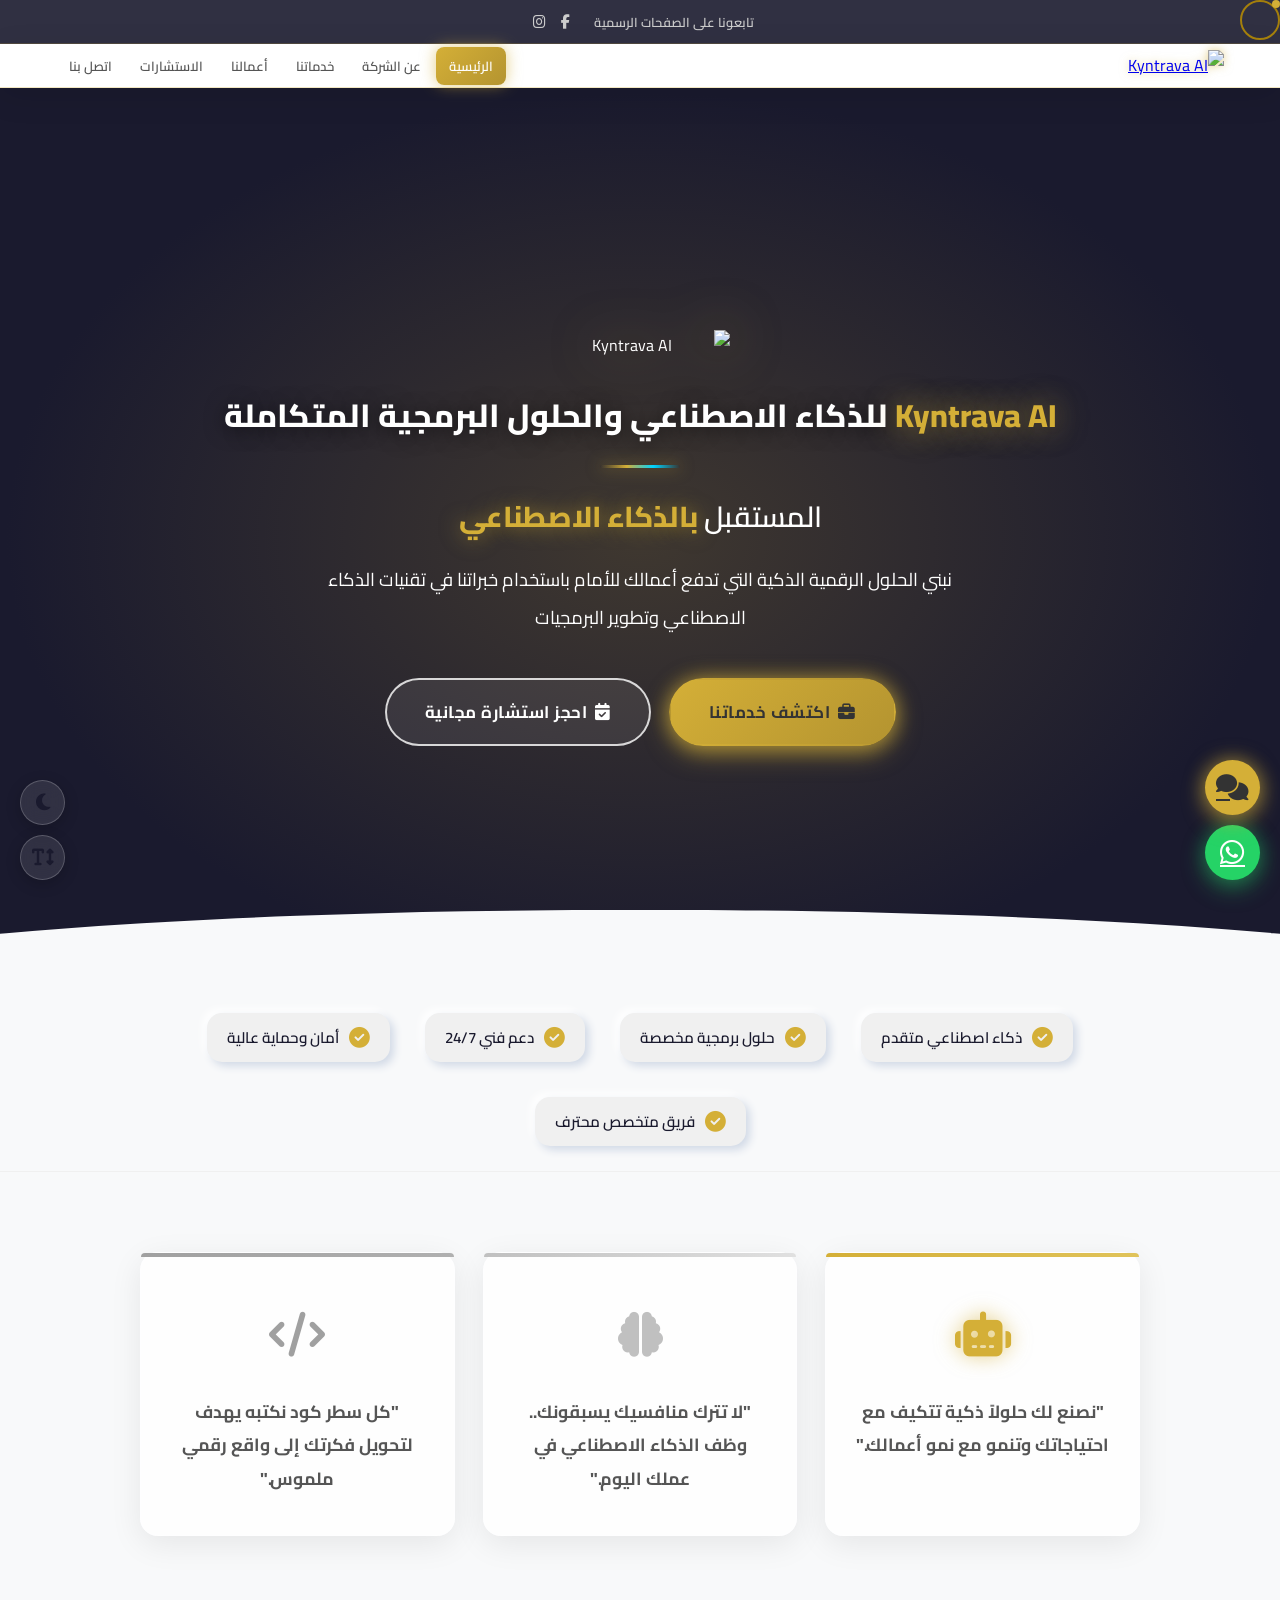
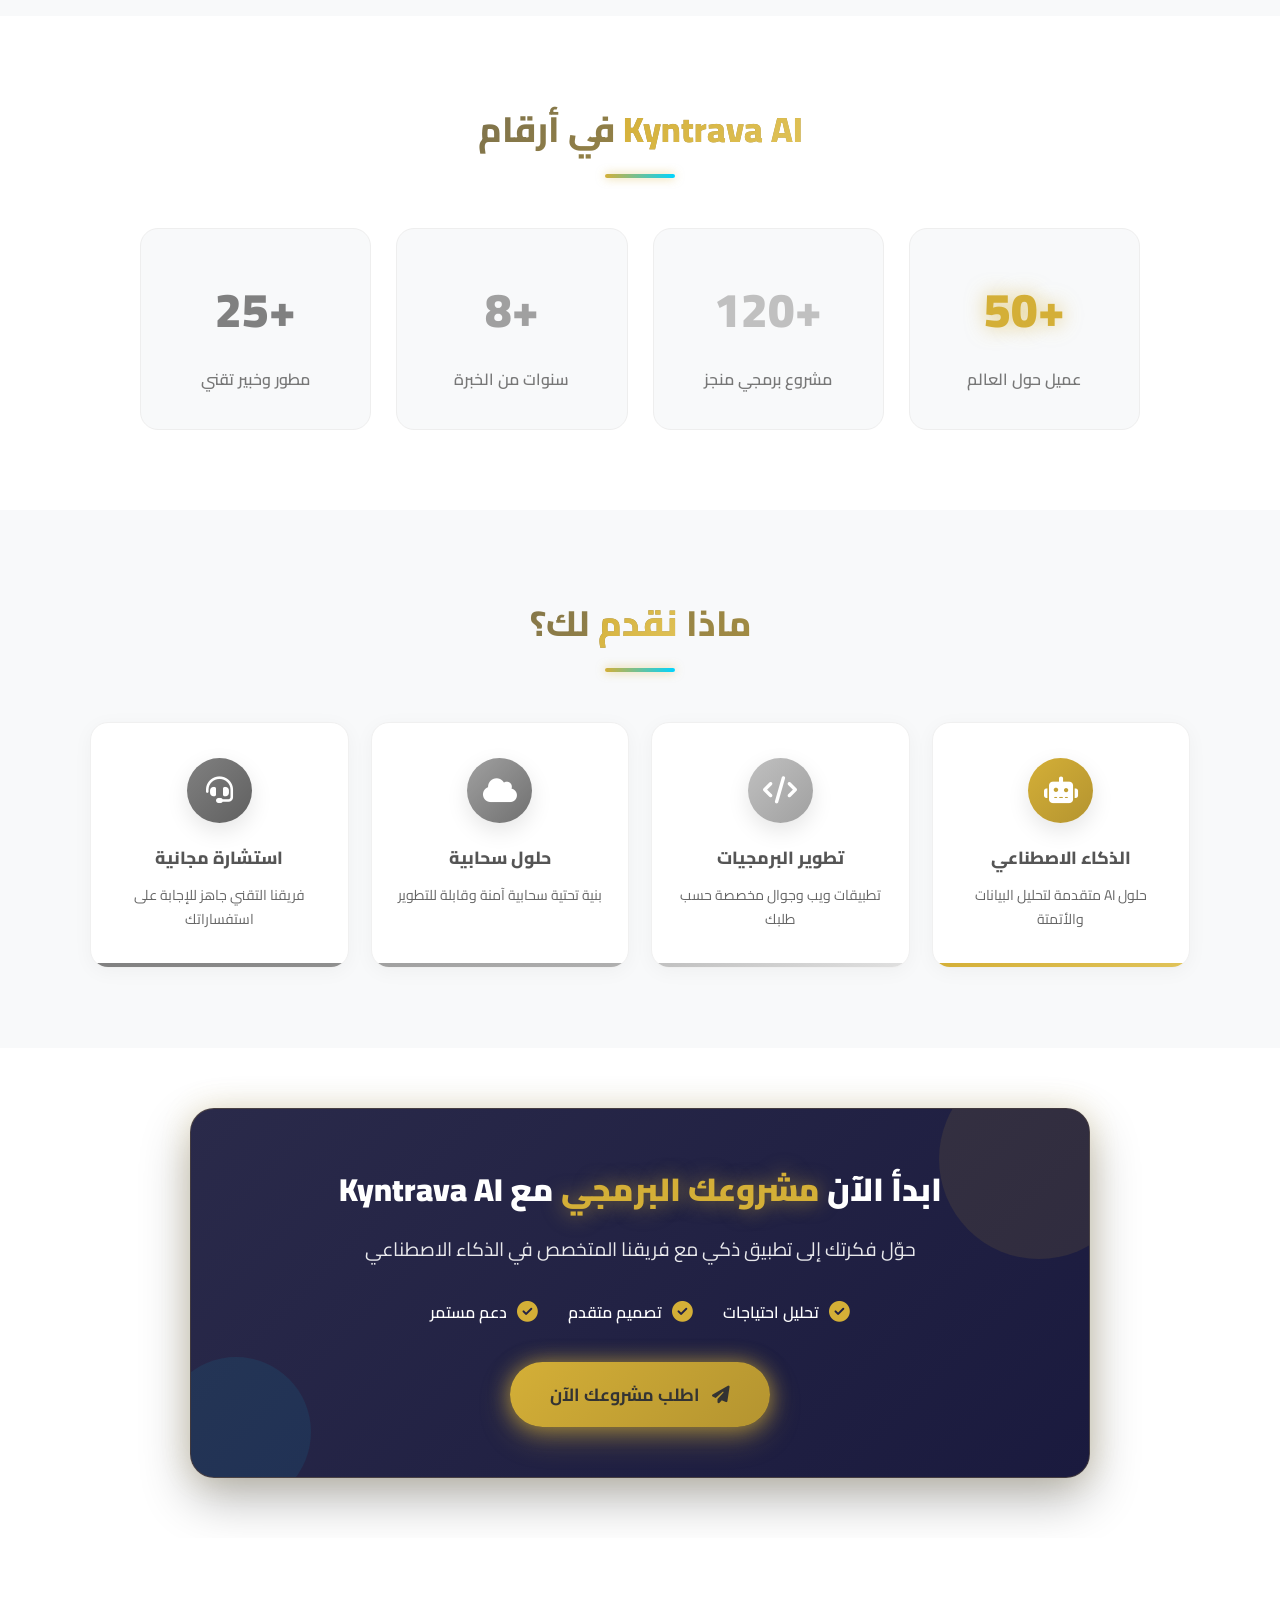
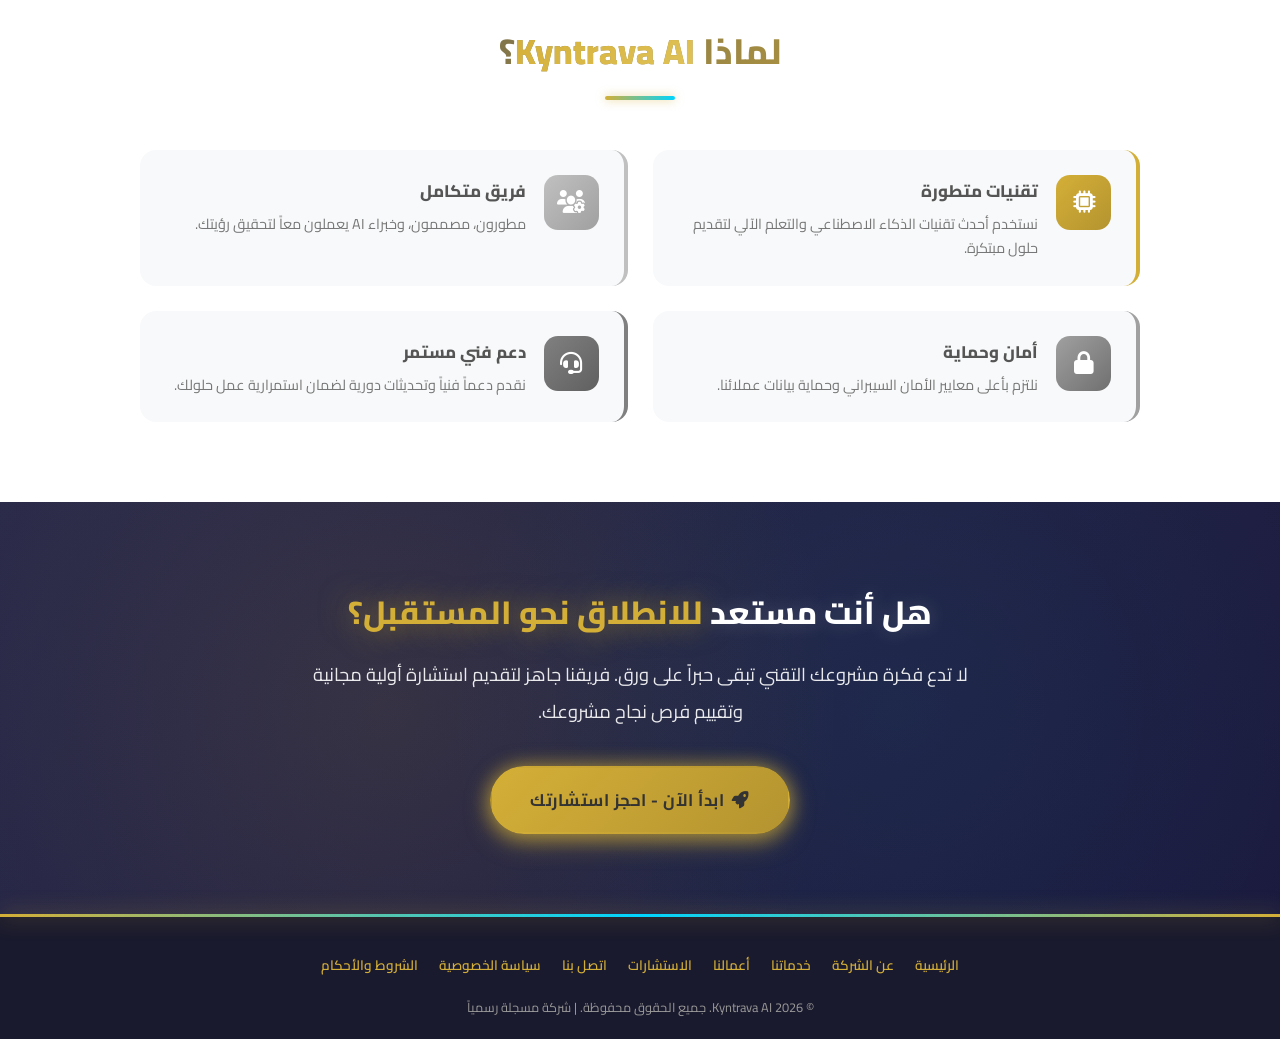
==== commit 164d4942: "Update index.html" ====
--- a/index.html
+++ b/index.html
@@ -166,6 +166,7 @@
             display: flex;
             justify-content: space-between;
             align-items: center;
+            flex-wrap: wrap;
         }
         .logo-img {
             height: 42px;
@@ -204,6 +205,23 @@
             background: linear-gradient(135deg, var(--primary), var(--primary-dark));
             color: white;
             box-shadow: 0 0 15px var(--primary-glow);
+        }
+
+        /* ===== ✅ زر القائمة للموبايل ===== */
+        .menu-toggle {
+            display: none;
+            font-size: 1.6rem;
+            cursor: pointer;
+            color: #555;
+            background: none;
+            border: 1px solid #ddd;
+            border-radius: 8px;
+            padding: 5px 12px;
+            transition: all 0.3s ease;
+        }
+        .menu-toggle:hover {
+            color: var(--primary);
+            border-color: var(--primary);
         }
         
         /* ===== الهيرو ===== */
@@ -241,6 +259,17 @@
             z-index: 4;
         }
         .hero-content { max-width: 900px; position: relative; z-index: 3; }
+        
+        /* ===== ✅ لوجو في وسط الهيرو ===== */
+        .hero-logo {
+            display: block;
+            width: 180px;
+            height: auto;
+            margin: 0 auto 25px;
+            filter: drop-shadow(0 0 25px var(--primary-glow));
+            animation: fadeInUp 0.8s ease;
+        }
+        
         .hero-tagline {
             font-size: 2rem;
             font-weight: 800;
@@ -853,25 +882,35 @@
             100% { box-shadow: 0 0 0 0 rgba(37,211,102,0), 0 0 20px rgba(37,211,102,0.3); }
         }
         
-        /* ===== ميديا كويري ===== */
+        /* ===== ✅ ميديا كويري للموبايل ===== */
         @media (max-width: 768px) {
             .custom-cursor, .custom-cursor-dot { display: none; }
             body { cursor: auto; }
+            .hero-logo { width: 140px; }
             .hero-tagline { font-size: 1.3rem; }
             .hero-title { font-size: 1.2rem; }
             .quotes-container { grid-template-columns: 1fr; }
             .stats-grid { grid-template-columns: 1fr 1fr; }
             .services-grid-4 { grid-template-columns: 1fr 1fr; }
             .why-us-grid { grid-template-columns: 1fr; }
-            .nav-menu { display: none; }
+            
+            /* ✅ إظهار زر الهمبرغر */
+            .menu-toggle { display: block; }
+            /* ✅ إخفاء القائمة وإظهارها عند الضغط */
+            .nav-menu { display: none; flex-direction: column; width: 100%; background: white; position: absolute; top: 100%; left: 0; right: 0; box-shadow: 0 10px 30px rgba(0,0,0,0.15); padding: 15px; border-radius: 0 0 15px 15px; gap: 5px; z-index: 1000; }
+            .nav-menu.show { display: flex; animation: slideDown 0.3s ease; }
+            .nav-menu a { width: 100%; text-align: center; padding: 12px; font-size: 0.95rem; }
         }
         @media (max-width: 480px) {
+            .hero-logo { width: 120px; }
             .hero-tagline { font-size: 1.1rem; }
             .stats-grid { grid-template-columns: 1fr; }
             .services-grid-4 { grid-template-columns: 1fr; }
             .hero-btns { flex-direction: column; gap: 12px; }
             .hero-btns .btn { width: 90%; max-width: 320px; }
         }
+        
+        @keyframes slideDown { from { opacity: 0; transform: translateY(-15px); } to { opacity: 1; transform: translateY(0); } }
     </style>
 </head>
 <body>
@@ -910,13 +949,16 @@
         </div>
     </div>
 
-    <!-- ===== نافبار ===== -->
+    <!-- ===== ✅ نافبار مع زر الهمبرغر ===== -->
     <nav class="navbar">
         <div class="nav-container">
             <div class="logo-area">
                 <a href="index.html"><img src="https://imgur.com/x5sJ7l7.png" alt="Kyntrava AI" class="logo-img"></a>
             </div>
-            <ul class="nav-menu">
+            <!-- ✅ زر الهمبرغر -->
+            <button class="menu-toggle"><i class="fas fa-bars"></i></button>
+            <!-- ✅ أضفنا id="navMenu" -->
+            <ul class="nav-menu" id="navMenu">
                 <li><a href="index.html" class="active">الرئيسية</a></li>
                 <li><a href="about.html">عن الشركة</a></li>
                 <li><a href="services.html">خدماتنا</a></li>
@@ -927,11 +969,14 @@
         </div>
     </nav>
 
-    <!-- ===== الهيرو ===== -->
+    <!-- ===== الهيرو مع اللوجو في الوسط ===== -->
     <header class="hero">
         <canvas id="heroCanvas"></canvas>
         <div class="hero-overlay"></div>
         <div class="hero-content">
+            <!-- ✅ اللوجو في وسط الهيرو -->
+            <img src="https://imgur.com/JSz0wHv.png" alt="Kyntrava AI" class="hero-logo">
+            
             <p class="hero-tagline"><span>Kyntrava AI</span> للذكاء الاصطناعي والحلول البرمجية المتكاملة</p>
             <div class="hero-divider"></div>
             <h1 class="hero-title">المستقبل <span>بالذكاء الاصطناعي</span></h1>
@@ -1051,6 +1096,29 @@
     <script src="https://cdnjs.cloudflare.com/ajax/libs/three.js/r128/three.min.js"></script>
     
     <script>
+        // ===== ✅ قائمة الموبايل =====
+        const menuToggle = document.querySelector('.menu-toggle');
+        const navMenu = document.getElementById('navMenu');
+        if (menuToggle && navMenu) {
+            menuToggle.addEventListener('click', function() {
+                navMenu.classList.toggle('show');
+                const icon = menuToggle.querySelector('i');
+                icon.className = navMenu.classList.contains('show') ? 'fas fa-times' : 'fas fa-bars';
+            });
+            navMenu.querySelectorAll('a').forEach(function(link) {
+                link.addEventListener('click', function() {
+                    navMenu.classList.remove('show');
+                    menuToggle.querySelector('i').className = 'fas fa-bars';
+                });
+            });
+            document.addEventListener('click', function(e) {
+                if (navMenu.classList.contains('show') && !e.target.closest('.nav-container')) {
+                    navMenu.classList.remove('show');
+                    menuToggle.querySelector('i').className = 'fas fa-bars';
+                }
+            });
+        }
+
         // ===== مؤشر الفأرة المخصص =====
         const cursor = document.querySelector('.custom-cursor');
         const cursorDot = document.querySelector('.custom-cursor-dot');
@@ -1148,7 +1216,7 @@
             document.documentElement.style.fontSize = currentFontSize + '%';
         }
         
-        // ===== Three.js للروبوتات (الكود الأصلي) =====
+        // ===== Three.js للروبوتات =====
         (function() {
             const canvas = document.getElementById('heroCanvas');
             if (!canvas) return;
@@ -1170,10 +1238,6 @@
             const pointLight2 = new THREE.PointLight(0xC0C0C0, 0.4, 15);
             pointLight2.position.set(-5, -2, 3);
             scene.add(pointLight2);
-            
-            const gridHelper = new THREE.GridHelper(25, 25, 0xD4AF37, 0x333333);
-            gridHelper.position.y = -5;
-            scene.add(gridHelper);
             
             const robotsGroup = new THREE.Group();
             scene.add(robotsGroup);
@@ -1224,26 +1288,15 @@
                 robot.add(rightArm);
                 
                 robot.position.set(x, y, z);
-                robot.userData = {
-                    floatPhase: Math.random() * Math.PI * 2,
-                    floatSpeed: 0.5 + Math.random() * 1,
-                    rotateSpeed: 0.2 + Math.random() * 0.5,
-                    color: color
-                };
+                robot.userData = { floatPhase: Math.random() * Math.PI * 2, floatSpeed: 0.5 + Math.random() * 1, rotateSpeed: 0.2 + Math.random() * 0.5, color: color };
                 return robot;
             }
             
-            const robots = [];
             const robotColors = [0xD4AF37, 0xC0C0C0, 0xA0A0A0, 0xD4AF37, 0xC0C0C0, 0xA0A0A0];
-            
             for (let i = 0; i < 6; i++) {
                 const angle = (i / 6) * Math.PI * 2;
                 const radius = 8 + Math.random() * 3;
-                const x = Math.cos(angle) * radius;
-                const z = Math.sin(angle) * radius;
-                const y = -3 + Math.random() * 2;
-                const robot = createRobot(x, y, z, robotColors[i]);
-                robots.push(robot);
+                const robot = createRobot(Math.cos(angle) * radius, -3 + Math.random() * 2, Math.sin(angle) * radius, robotColors[i]);
                 robotsGroup.add(robot);
             }
             
@@ -1252,63 +1305,28 @@
             for (let i = 0; i < 80; i++) {
                 const size = Math.random() * 0.06 + 0.02;
                 const geo = new THREE.SphereGeometry(size, 6, 6);
-                const mat = new THREE.MeshPhongMaterial({
-                    color: Math.random() > 0.5 ? 0xD4AF37 : 0xC0C0C0,
-                    emissive: 0xD4AF37, emissiveIntensity: 0.5,
-                    transparent: true, opacity: 0.7
-                });
+                const mat = new THREE.MeshPhongMaterial({ color: Math.random() > 0.5 ? 0xD4AF37 : 0xC0C0C0, emissive: 0xD4AF37, emissiveIntensity: 0.5, transparent: true, opacity: 0.7 });
                 const particle = new THREE.Mesh(geo, mat);
-                particle.position.set(
-                    (Math.random() - 0.5) * 20,
-                    (Math.random() - 0.5) * 12,
-                    (Math.random() - 0.5) * 20
-                );
-                particle.userData = {
-                    speedY: (Math.random() - 0.5) * 0.02,
-                    baseY: particle.position.y,
-                    amplitude: Math.random() * 2,
-                    phase: Math.random() * Math.PI * 2
-                };
+                particle.position.set((Math.random() - 0.5) * 20, (Math.random() - 0.5) * 12, (Math.random() - 0.5) * 20);
+                particle.userData = { speedY: (Math.random() - 0.5) * 0.02, baseY: particle.position.y, amplitude: Math.random() * 2 };
                 particlesGroup.add(particle);
-            }
-            
-            for (let j = 0; j < 4; j++) {
-                const ringGeo = new THREE.TorusGeometry(4 + j * 2, 0.02, 8, 100);
-                const ringMat = new THREE.MeshPhongMaterial({
-                    color: 0xD4AF37, emissive: 0xD4AF37, emissiveIntensity: 0.3,
-                    transparent: true, opacity: 0.25 - j * 0.05
-                });
-                const ring = new THREE.Mesh(ringGeo, ringMat);
-                ring.rotation.x = Math.PI / 2 + j * 0.4;
-                ring.position.y = -3;
-                ring.userData = { speed: 0.003 + j * 0.002 };
-                scene.add(ring);
             }
             
             function animate() {
                 requestAnimationFrame(animate);
                 const time = Date.now() * 0.001;
-                
-                robots.forEach(robot => {
+                robotsGroup.children.forEach(robot => {
                     robot.position.y += Math.sin(time * robot.userData.floatSpeed + robot.userData.floatPhase) * 0.008;
                     robot.rotation.y += robot.userData.rotateSpeed * 0.005;
                 });
-                
                 robotsGroup.rotation.y += 0.001;
                 particlesGroup.rotation.y += 0.0005;
-                
                 particlesGroup.children.forEach(p => {
                     p.position.y += p.userData.speedY;
                     if (Math.abs(p.position.y - p.userData.baseY) > p.userData.amplitude) p.userData.speedY *= -1;
                 });
-                
-                scene.children.forEach(child => {
-                    if (child.geometry && child.geometry.type === 'TorusGeometry') child.rotation.z += child.userData.speed;
-                });
-                
                 renderer.render(scene, camera);
             }
-            
             animate();
             
             window.addEventListener('resize', () => {
@@ -1325,6 +1343,12 @@
                 robotsGroup.rotation.x += (mouseY * 0.1 - robotsGroup.rotation.x) * 0.01;
             });
         })();
+        
+        // ===== تمييز الصفحة النشطة =====
+        const currentPage = window.location.pathname.split('/').pop() || 'index.html';
+        document.querySelectorAll('.nav-menu a').forEach(function(link) {
+            if (link.getAttribute('href') === currentPage) link.classList.add('active');
+        });
     </script>
 </body>
 </html>
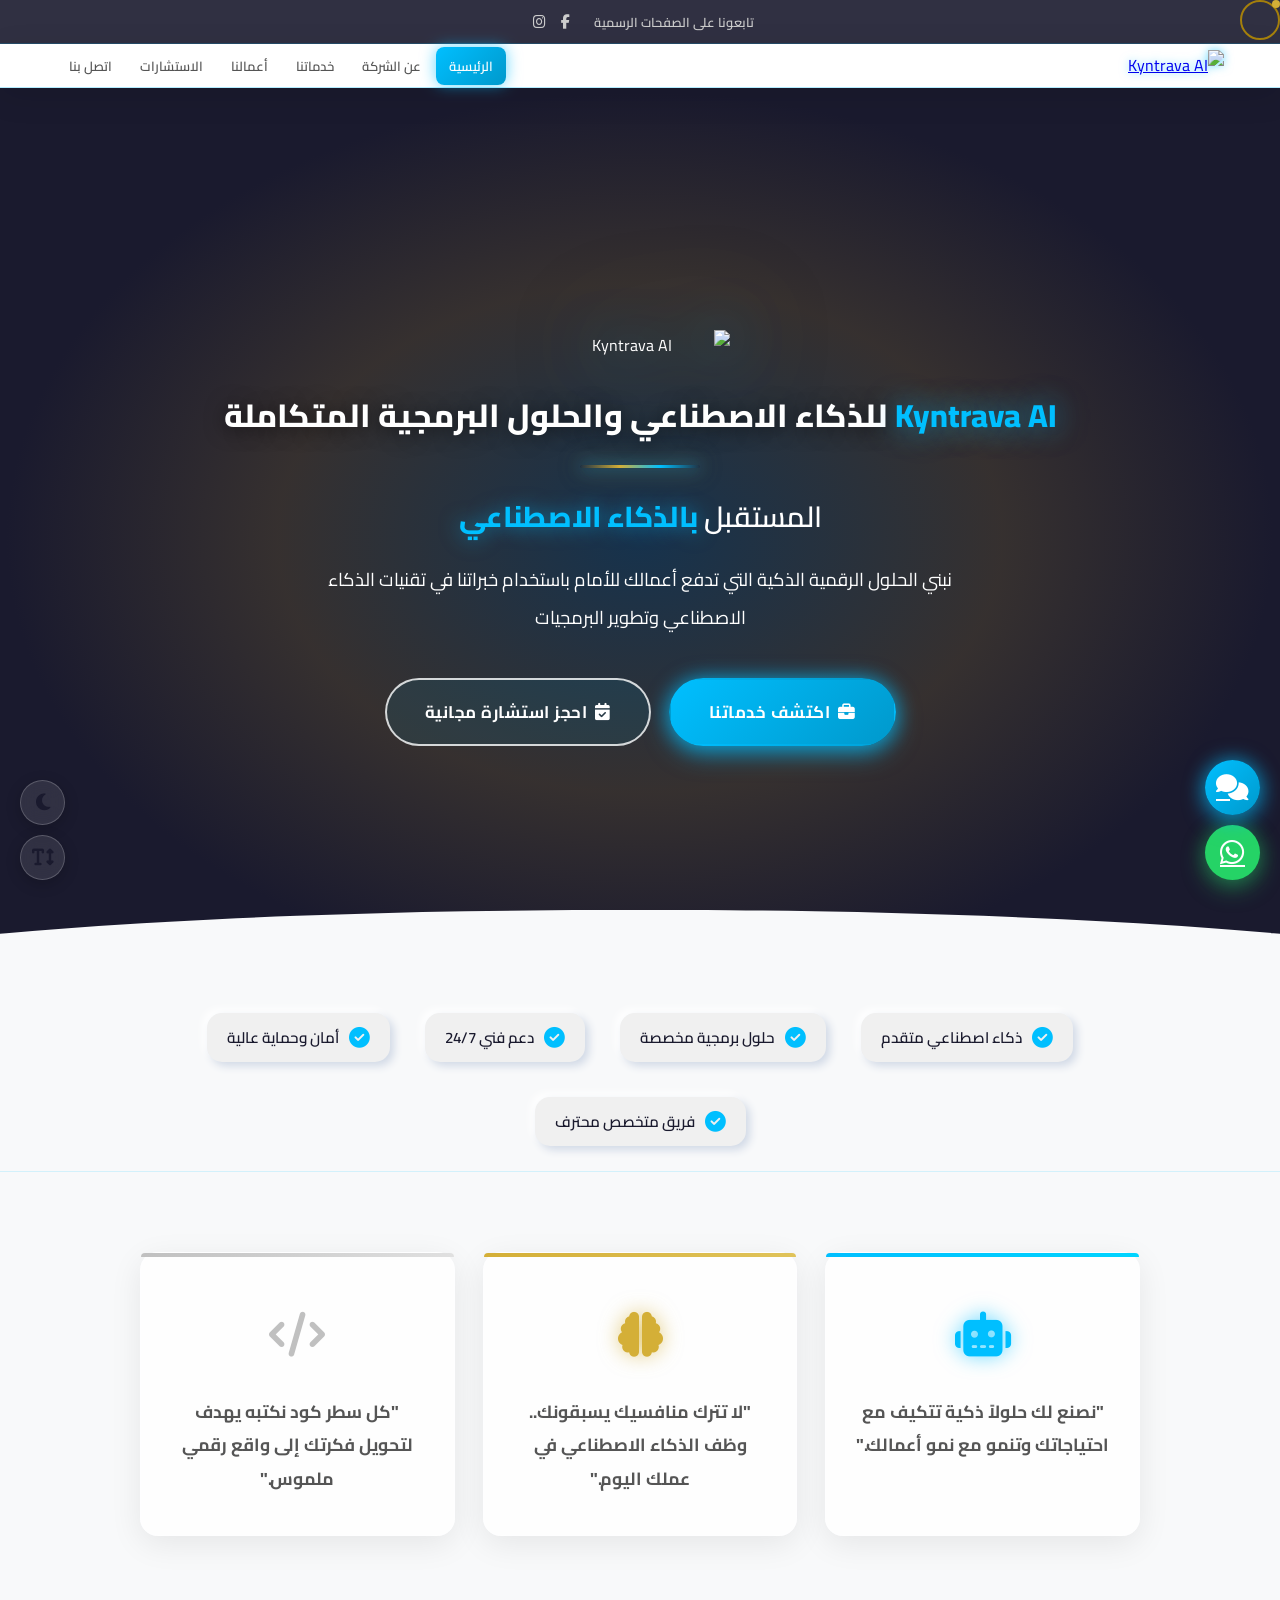
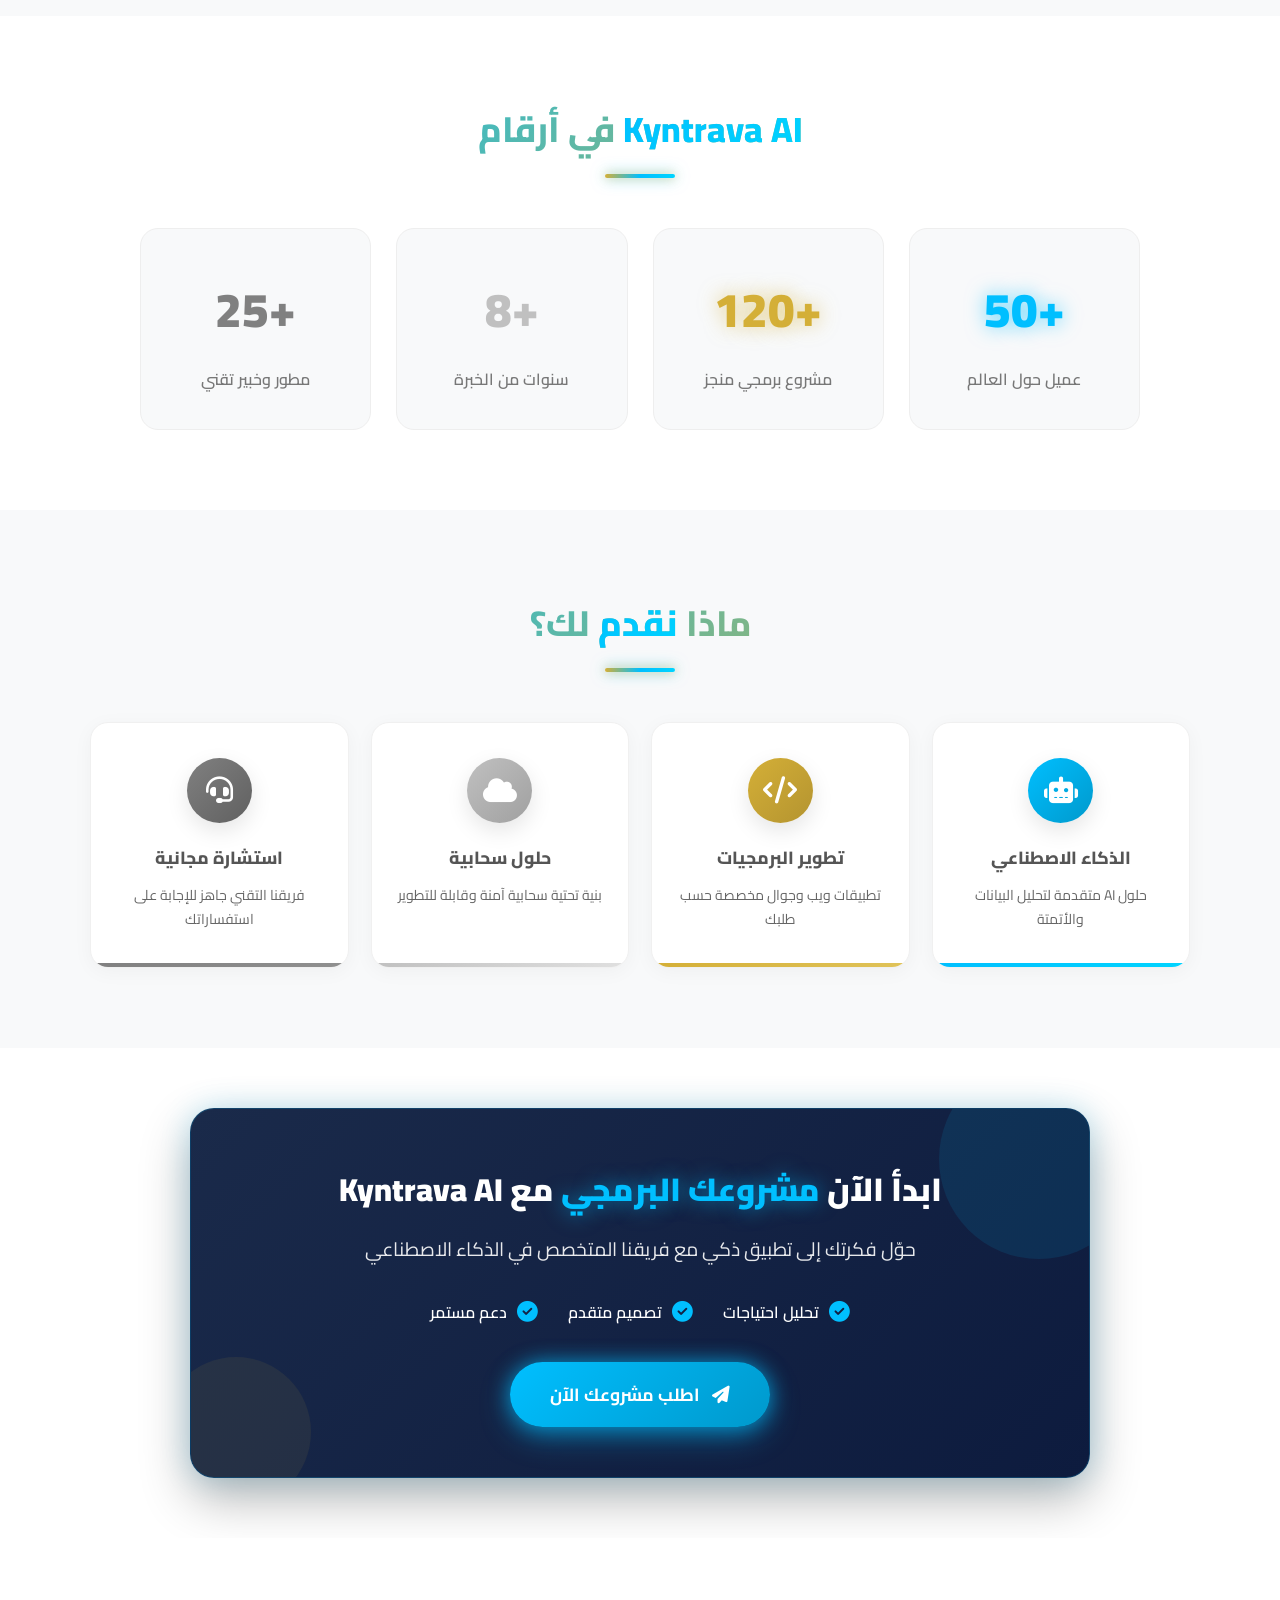
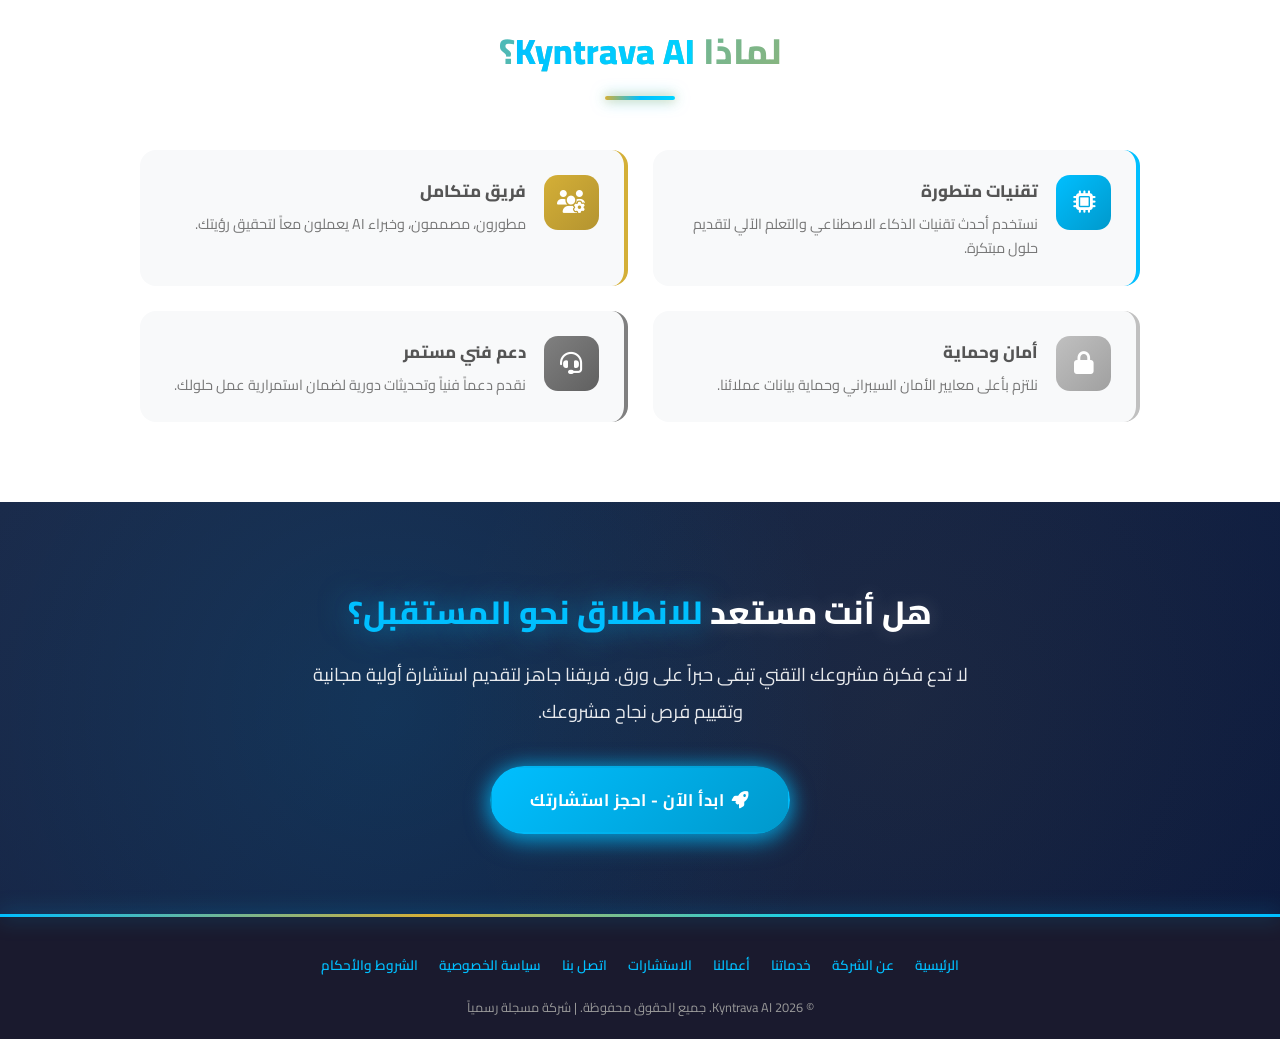
==== commit dcaad49b: "Update index.html" ====
--- a/index.html
+++ b/index.html
@@ -23,6 +23,10 @@
             --primary-dark: #B49430;
             --primary-light: #E0C35A;
             --primary-glow: rgba(212, 175, 55, 0.6);
+            --bright-blue: #00BFFF;
+            --bright-blue-light: #33CCFF;
+            --bright-blue-dark: #0099CC;
+            --blue-glow: rgba(0, 191, 255, 0.6);
             --dark-bg: #1A1A2E;
             --darker-bg: #0a0a1a;
             --silver: #C0C0C0;
@@ -69,8 +73,8 @@
         .custom-cursor.hover {
             width: 60px;
             height: 60px;
-            border-color: var(--primary-light);
-            background: rgba(212,175,55,0.1);
+            border-color: var(--bright-blue);
+            background: rgba(0, 191, 255, 0.1);
         }
         
         /* ===== شريط التقدم ===== */
@@ -78,10 +82,10 @@
             position: fixed;
             top: 0; left: 0;
             height: 3px;
-            background: linear-gradient(90deg, var(--primary), var(--neon-blue), var(--primary));
+            background: linear-gradient(90deg, var(--primary), var(--bright-blue), var(--neon-blue), var(--primary));
             z-index: 10000;
             transition: width 0.1s ease;
-            box-shadow: 0 0 10px var(--primary-glow);
+            box-shadow: 0 0 10px var(--blue-glow), 0 0 20px var(--primary-glow);
         }
         
         /* ===== خلفية الجسيمات ===== */
@@ -120,8 +124,8 @@
         }
         .theme-toggle:hover, .font-size-toggle:hover {
             transform: scale(1.1);
-            box-shadow: 0 0 20px var(--primary-glow);
-            color: var(--primary);
+            box-shadow: 0 0 20px var(--blue-glow);
+            color: var(--bright-blue);
         }
         
         /* ===== شريط علوي - زجاجي ===== */
@@ -131,7 +135,7 @@
             color: #ccc;
             font-size: 0.8rem;
             padding: 8px 0;
-            border-bottom: 1px solid rgba(212, 175, 55, 0.2);
+            border-bottom: 1px solid rgba(0, 191, 255, 0.2);
         }
         .top-bar .container {
             max-width: 1200px;
@@ -143,17 +147,17 @@
             flex-wrap: wrap;
             gap: 10px;
         }
-        .top-bar a { color: var(--primary); text-decoration: none; margin: 0 10px; transition: 0.3s; }
-        .top-bar a:hover { color: var(--primary-light); text-shadow: 0 0 10px var(--primary-glow); }
+        .top-bar a { color: var(--bright-blue); text-decoration: none; margin: 0 10px; transition: 0.3s; }
+        .top-bar a:hover { color: var(--bright-blue-light); text-shadow: 0 0 10px var(--blue-glow); }
         .top-bar .social-links a { color: #ccc; margin: 0 6px; font-size: 0.9rem; transition: 0.3s; }
-        .top-bar .social-links a:hover { color: var(--neon-blue); text-shadow: 0 0 10px rgba(0,212,255,0.5); }
+        .top-bar .social-links a:hover { color: var(--bright-blue); text-shadow: 0 0 10px var(--blue-glow); }
         
         /* ===== نافبار زجاجي ===== */
         .navbar {
             background: rgba(255, 255, 255, 0.9);
             backdrop-filter: blur(20px);
             -webkit-backdrop-filter: blur(20px);
-            border-bottom: 1px solid rgba(212, 175, 55, 0.3);
+            border-bottom: 1px solid rgba(0, 191, 255, 0.3);
             box-shadow: 0 8px 32px rgba(0,0,0,0.1);
             position: sticky;
             top: 0;
@@ -170,7 +174,7 @@
         }
         .logo-img {
             height: 42px;
-            filter: drop-shadow(0 0 5px var(--primary-glow));
+            filter: drop-shadow(0 0 5px var(--blue-glow));
         }
         .nav-menu {
             display: flex;
@@ -195,16 +199,16 @@
             left: 50%;
             width: 0;
             height: 2px;
-            background: linear-gradient(90deg, var(--primary), var(--neon-blue));
+            background: linear-gradient(90deg, var(--primary), var(--bright-blue));
             transition: all 0.3s ease;
             transform: translateX(-50%);
         }
         .nav-menu a:hover::before { width: 70%; }
-        .nav-menu a:hover { color: var(--primary); }
+        .nav-menu a:hover { color: var(--bright-blue); }
         .nav-menu a.active {
-            background: linear-gradient(135deg, var(--primary), var(--primary-dark));
+            background: linear-gradient(135deg, var(--bright-blue), var(--bright-blue-dark));
             color: white;
-            box-shadow: 0 0 15px var(--primary-glow);
+            box-shadow: 0 0 15px var(--blue-glow);
         }
 
         /* ===== ✅ زر القائمة للموبايل ===== */
@@ -220,8 +224,8 @@
             transition: all 0.3s ease;
         }
         .menu-toggle:hover {
-            color: var(--primary);
-            border-color: var(--primary);
+            color: var(--bright-blue);
+            border-color: var(--bright-blue);
         }
         
         /* ===== الهيرو ===== */
@@ -247,7 +251,7 @@
             position: absolute;
             top: 0; left: 0;
             width: 100%; height: 100%;
-            background: radial-gradient(ellipse at center, rgba(212,175,55,0.2) 0%, rgba(26,26,46,0.9) 70%);
+            background: radial-gradient(ellipse at center, rgba(0, 191, 255, 0.15) 0%, rgba(212, 175, 55, 0.15) 40%, rgba(26,26,46,0.9) 70%);
             z-index: 2;
         }
         .hero .wave-bottom {
@@ -266,7 +270,7 @@
             width: 180px;
             height: auto;
             margin: 0 auto 25px;
-            filter: drop-shadow(0 0 25px var(--primary-glow));
+            filter: drop-shadow(0 0 25px var(--blue-glow)) drop-shadow(0 0 50px var(--primary-glow));
             animation: fadeInUp 0.8s ease;
         }
         
@@ -278,22 +282,22 @@
             animation: fadeInUp 1s ease;
         }
         .hero-tagline span { 
-            color: var(--primary);
-            text-shadow: 0 0 30px var(--primary-glow);
+            color: var(--bright-blue);
+            text-shadow: 0 0 30px var(--blue-glow);
         }
         .hero-divider {
-            width: 80px; height: 3px;
-            background: linear-gradient(90deg, transparent, var(--primary), var(--neon-blue), transparent);
+            width: 120px; height: 3px;
+            background: linear-gradient(90deg, transparent, var(--primary), var(--bright-blue), transparent);
             margin: 0 auto 25px;
             border-radius: 2px;
-            box-shadow: 0 0 15px var(--primary-glow);
+            box-shadow: 0 0 15px var(--blue-glow), 0 0 25px var(--primary-glow);
             animation: pulse-divider 2s infinite;
         }
         .hero-title { font-size: 1.8rem; font-weight: 600; margin-bottom: 22px; line-height: 1.6; opacity: 0.95; animation: fadeInUp 1s ease 0.2s both; }
         .hero-title span { 
-            color: var(--primary); 
+            color: var(--bright-blue); 
             font-weight: 800;
-            text-shadow: 0 0 20px var(--primary-glow);
+            text-shadow: 0 0 20px var(--blue-glow);
         }
         .hero-desc { 
             font-size: 1.15rem; 
@@ -347,20 +351,20 @@
         }
         .btn i { margin-left: 8px; flex-shrink: 0; }
         .btn-primary { 
-            background: linear-gradient(135deg, var(--primary), var(--primary-dark)); 
-            color: #333; 
-            box-shadow: 0 8px 25px rgba(212,175,55,0.5), 0 0 20px var(--primary-glow);
-            animation: glow-pulse 2s infinite;
+            background: linear-gradient(135deg, var(--bright-blue), var(--bright-blue-dark)); 
+            color: white; 
+            box-shadow: 0 8px 25px rgba(0, 191, 255, 0.5), 0 0 20px var(--blue-glow);
+            animation: glow-pulse-blue 2s infinite;
         }
         .btn-primary:hover { 
-            background: var(--primary-dark); 
+            background: linear-gradient(135deg, var(--bright-blue-light), var(--bright-blue)); 
             transform: translateY(-4px); 
-            box-shadow: 0 15px 40px rgba(212,175,55,0.7), 0 0 40px var(--primary-glow); 
+            box-shadow: 0 15px 40px rgba(0, 191, 255, 0.7), 0 0 40px var(--blue-glow); 
         }
         .btn-outline { 
             border-color: rgba(255,255,255,0.8); 
             color: white; 
-            background: rgba(255,255,255,0.08); 
+            background: rgba(0, 191, 255, 0.08); 
             backdrop-filter: blur(10px); 
         }
         .btn-outline:hover { 
@@ -371,17 +375,17 @@
             box-shadow: 0 0 30px rgba(255,255,255,0.3);
         }
         
-        @keyframes glow-pulse {
-            0%, 100% { box-shadow: 0 8px 25px rgba(212,175,55,0.5), 0 0 20px var(--primary-glow); }
-            50% { box-shadow: 0 8px 35px rgba(212,175,55,0.7), 0 0 40px var(--primary-glow); }
+        @keyframes glow-pulse-blue {
+            0%, 100% { box-shadow: 0 8px 25px rgba(0, 191, 255, 0.5), 0 0 20px var(--blue-glow); }
+            50% { box-shadow: 0 8px 35px rgba(0, 191, 255, 0.7), 0 0 40px var(--blue-glow); }
         }
         @keyframes fadeInUp {
             from { opacity: 0; transform: translateY(30px); }
             to { opacity: 1; transform: translateY(0); }
         }
         @keyframes pulse-divider {
-            0%, 100% { opacity: 0.7; }
-            50% { opacity: 1; }
+            0%, 100% { opacity: 0.7; box-shadow: 0 0 15px var(--blue-glow), 0 0 25px var(--primary-glow); }
+            50% { opacity: 1; box-shadow: 0 0 25px var(--blue-glow), 0 0 40px var(--primary-glow); }
         }
         
         /* ===== أنيميشن الظهور ===== */
@@ -401,7 +405,7 @@
         .trust-bar { 
             background: #f8f9fa; 
             padding: 25px 20px; 
-            border-bottom: 1px solid #f0f0f0; 
+            border-bottom: 1px solid rgba(0, 191, 255, 0.15); 
             position: relative; 
             z-index: 5; 
         }
@@ -433,13 +437,13 @@
             box-shadow: 6px 6px 12px var(--neu-dark), -6px -6px 12px var(--neu-light);
         }
         .trust-item i { 
-            color: var(--primary); 
+            color: var(--bright-blue); 
             font-size: 1.3rem; 
             transition: all 0.3s ease;
         }
         .trust-item:hover i {
             transform: scale(1.2);
-            filter: drop-shadow(0 0 5px var(--primary-glow));
+            filter: drop-shadow(0 0 5px var(--blue-glow));
         }
         
         /* ===== قسم الاقتباسات - Glassmorphism ===== */
@@ -471,9 +475,9 @@
             border-radius: 18px 18px 0 0;
             transition: height 0.3s ease;
         }
-        .quote-card:nth-child(1)::before { background: linear-gradient(90deg, var(--primary), var(--primary-light)); }
-        .quote-card:nth-child(2)::before { background: linear-gradient(90deg, var(--silver), #E0E0E0); }
-        .quote-card:nth-child(3)::before { background: linear-gradient(90deg, var(--gray), #B0B0B0); }
+        .quote-card:nth-child(1)::before { background: linear-gradient(90deg, var(--bright-blue), var(--neon-blue)); }
+        .quote-card:nth-child(2)::before { background: linear-gradient(90deg, var(--primary), var(--primary-light)); }
+        .quote-card:nth-child(3)::before { background: linear-gradient(90deg, var(--silver), #E0E0E0); }
         .quote-card:hover::before { height: 8px; }
         .quote-card:hover { 
             transform: translateY(-10px) scale(1.02); 
@@ -481,9 +485,9 @@
         }
         .quote-icon { font-size: 2.8rem; margin-bottom: 18px; transition: all 0.3s ease; }
         .quote-card:hover .quote-icon { transform: scale(1.3) rotate(10deg); }
-        .quote-card:nth-child(1) .quote-icon { color: var(--primary); filter: drop-shadow(0 0 10px var(--primary-glow)); }
-        .quote-card:nth-child(2) .quote-icon { color: var(--silver); }
-        .quote-card:nth-child(3) .quote-icon { color: var(--gray); }
+        .quote-card:nth-child(1) .quote-icon { color: var(--bright-blue); filter: drop-shadow(0 0 10px var(--blue-glow)); }
+        .quote-card:nth-child(2) .quote-icon { color: var(--primary); filter: drop-shadow(0 0 10px var(--primary-glow)); }
+        .quote-card:nth-child(3) .quote-icon { color: var(--silver); }
         .quote-card p { font-size: 1.1rem; color: #555; line-height: 1.9; font-weight: 700; }
         
         /* ===== الإحصائيات - 3D Cards ===== */
@@ -494,7 +498,7 @@
             font-size: 2.2rem; 
             margin-bottom: 50px; 
             font-weight: 800;
-            background: linear-gradient(135deg, #555, var(--primary));
+            background: linear-gradient(135deg, var(--bright-blue), var(--primary));
             -webkit-background-clip: text;
             -webkit-text-fill-color: transparent;
             background-clip: text;
@@ -504,13 +508,13 @@
             display: block; 
             width: 70px; 
             height: 4px; 
-            background: linear-gradient(90deg, var(--primary), var(--neon-blue));
+            background: linear-gradient(90deg, var(--primary), var(--bright-blue), var(--neon-blue));
             margin: 12px auto 0; 
             border-radius: 2px; 
-            box-shadow: 0 0 10px var(--primary-glow);
+            box-shadow: 0 0 15px var(--blue-glow), 0 0 10px var(--primary-glow);
         }
         .section-title span { 
-            background: linear-gradient(135deg, var(--primary), var(--primary-light));
+            background: linear-gradient(135deg, var(--bright-blue), var(--neon-blue));
             -webkit-background-clip: text;
             -webkit-text-fill-color: transparent;
             background-clip: text;
@@ -534,7 +538,7 @@
             background: white; 
             box-shadow: 0 15px 40px rgba(0,0,0,0.12); 
             transform: translateY(-8px) rotateX(3deg); 
-            border-color: var(--primary);
+            border-color: var(--bright-blue);
         }
         .stat-item .num { 
             font-size: 3rem; 
@@ -543,9 +547,9 @@
             transition: all 0.3s ease;
         }
         .stat-item:hover .num { transform: scale(1.1); }
-        .stat-item:nth-child(1) .num { color: var(--primary); text-shadow: 0 0 20px var(--primary-glow); }
-        .stat-item:nth-child(2) .num { color: var(--silver); }
-        .stat-item:nth-child(3) .num { color: var(--gray); }
+        .stat-item:nth-child(1) .num { color: var(--bright-blue); text-shadow: 0 0 20px var(--blue-glow); }
+        .stat-item:nth-child(2) .num { color: var(--primary); text-shadow: 0 0 20px var(--primary-glow); }
+        .stat-item:nth-child(3) .num { color: var(--silver); }
         .stat-item:nth-child(4) .num { color: var(--darkgray); }
         .stat-item .label { color: #777; font-size: 1rem; font-weight: 600; }
         
@@ -584,21 +588,21 @@
             position: absolute;
             top: -50%; left: -50%;
             width: 200%; height: 200%;
-            background: radial-gradient(circle, var(--primary) 0%, transparent 70%);
+            background: radial-gradient(circle, var(--bright-blue) 0%, transparent 70%);
             opacity: 0;
             transition: all 0.5s ease;
             z-index: 0;
         }
         .service-box > * { position: relative; z-index: 1; }
-        .service-box:nth-child(1)::before { background: linear-gradient(90deg, var(--primary), var(--primary-light)); }
-        .service-box:nth-child(2)::before { background: linear-gradient(90deg, var(--silver), #E0E0E0); }
-        .service-box:nth-child(3)::before { background: linear-gradient(90deg, var(--gray), #B0B0B0); }
+        .service-box:nth-child(1)::before { background: linear-gradient(90deg, var(--bright-blue), var(--neon-blue)); }
+        .service-box:nth-child(2)::before { background: linear-gradient(90deg, var(--primary), var(--primary-light)); }
+        .service-box:nth-child(3)::before { background: linear-gradient(90deg, var(--silver), #E0E0E0); }
         .service-box:nth-child(4)::before { background: linear-gradient(90deg, var(--darkgray), #909090); }
         .service-box:hover::before { height: 8px; }
         .service-box:hover::after { opacity: 0.03; }
         .service-box:hover { 
             transform: translateY(-12px) rotateX(5deg); 
-            box-shadow: 0 20px 50px rgba(0,0,0,0.15), 0 0 30px var(--primary-glow); 
+            box-shadow: 0 20px 50px rgba(0,0,0,0.15), 0 0 30px var(--blue-glow); 
         }
         .s-icon { 
             width: 65px; height: 65px; 
@@ -613,9 +617,9 @@
             transition: all 0.3s ease;
         }
         .service-box:hover .s-icon { transform: scale(1.2) rotate(10deg); }
-        .service-box:nth-child(1) .s-icon { background: linear-gradient(135deg, var(--primary), var(--primary-dark)); }
-        .service-box:nth-child(2) .s-icon { background: linear-gradient(135deg, var(--silver), #A0A0A0); }
-        .service-box:nth-child(3) .s-icon { background: linear-gradient(135deg, var(--gray), #707070); }
+        .service-box:nth-child(1) .s-icon { background: linear-gradient(135deg, var(--bright-blue), var(--bright-blue-dark)); }
+        .service-box:nth-child(2) .s-icon { background: linear-gradient(135deg, var(--primary), var(--primary-dark)); }
+        .service-box:nth-child(3) .s-icon { background: linear-gradient(135deg, var(--silver), #A0A0A0); }
         .service-box:nth-child(4) .s-icon { background: linear-gradient(135deg, var(--darkgray), #606060); }
         .service-box h4 { font-size: 1.1rem; color: #555; margin-bottom: 10px; font-weight: 800; }
         .service-box p { color: #666; font-size: 0.88rem; line-height: 1.7; }
@@ -624,27 +628,27 @@
         .cta-project-section { padding: 60px 20px; background: #fff; position: relative; z-index: 1; }
         .cta-project-container { max-width: 900px; margin: 0 auto; }
         .cta-project-card {
-            background: linear-gradient(135deg, #2a2a4a, #1a1a3e);
+            background: linear-gradient(135deg, #1a2a4a, #0d1b3e);
             border-radius: 24px; 
             padding: 50px 40px; 
             text-align: center;
             color: white; 
-            box-shadow: 0 20px 50px rgba(0,0,0,0.3), 0 0 30px rgba(212,175,55,0.2); 
+            box-shadow: 0 20px 50px rgba(0,0,0,0.3), 0 0 30px rgba(0, 191, 255, 0.2); 
             position: relative; 
             overflow: hidden;
-            border: 1px solid rgba(212,175,55,0.2);
+            border: 1px solid rgba(0, 191, 255, 0.2);
             transition: all 0.4s var(--bounce);
         }
         .cta-project-card:hover {
             transform: scale(1.02);
-            box-shadow: 0 30px 70px rgba(0,0,0,0.4), 0 0 50px var(--primary-glow);
+            box-shadow: 0 30px 70px rgba(0,0,0,0.4), 0 0 50px var(--blue-glow);
         }
         .cta-project-card::before { 
             content: ''; 
             position: absolute; 
             top: -50px; right: -50px; 
             width: 200px; height: 200px; 
-            background: rgba(212,175,55,0.1); 
+            background: rgba(0, 191, 255, 0.1); 
             border-radius: 50%;
             animation: float-circle 6s ease-in-out infinite;
         }
@@ -653,13 +657,13 @@
             position: absolute; 
             bottom: -30px; left: -30px; 
             width: 150px; height: 150px; 
-            background: rgba(0,212,255,0.08); 
+            background: rgba(212, 175, 55, 0.08); 
             border-radius: 50%;
             animation: float-circle 8s ease-in-out infinite reverse;
         }
         .cta-project-card > * { position: relative; z-index: 1; }
         .cta-project-card h2 { font-size: 2rem; font-weight: 900; margin-bottom: 12px; }
-        .cta-project-card h2 span { color: var(--primary); text-shadow: 0 0 20px var(--primary-glow); }
+        .cta-project-card h2 span { color: var(--bright-blue); text-shadow: 0 0 20px var(--blue-glow); }
         .cta-project-card .subtitle { font-size: 1.2rem; opacity: 0.9; margin-bottom: 30px; }
         .cta-project-card .features-row { 
             display: flex; 
@@ -677,11 +681,11 @@
             transition: all 0.3s ease;
         }
         .cta-project-card .feature-item:hover { transform: translateY(-3px); }
-        .cta-project-card .feature-item i { color: var(--primary); font-size: 1.3rem; }
+        .cta-project-card .feature-item i { color: var(--bright-blue); font-size: 1.3rem; }
         .btn-project {
             display: inline-block; 
-            background: linear-gradient(135deg, var(--primary), var(--primary-dark));
-            color: #333;
+            background: linear-gradient(135deg, var(--bright-blue), var(--bright-blue-dark));
+            color: white;
             padding: 16px 40px; 
             border-radius: 50px; 
             font-weight: 700;
@@ -690,13 +694,13 @@
             transition: all 0.3s var(--bounce);
             position: relative; 
             z-index: 1; 
-            box-shadow: 0 10px 30px rgba(212,175,55,0.4), 0 0 20px var(--primary-glow);
+            box-shadow: 0 10px 30px rgba(0, 191, 255, 0.4), 0 0 20px var(--blue-glow);
             cursor: none;
         }
         .btn-project:hover { 
-            background: var(--primary-dark); 
+            background: linear-gradient(135deg, var(--bright-blue-light), var(--bright-blue)); 
             transform: translateY(-4px);
-            box-shadow: 0 15px 40px rgba(212,175,55,0.6), 0 0 40px var(--primary-glow);
+            box-shadow: 0 15px 40px rgba(0, 191, 255, 0.6), 0 0 40px var(--blue-glow);
         }
         
         @keyframes float-circle {
@@ -715,11 +719,11 @@
             padding: 25px; 
             background: #f8f9fa; 
             border-radius: 16px; 
-            border-right: 4px solid var(--primary); 
+            border-right: 4px solid var(--bright-blue); 
             transition: all 0.3s var(--bounce); 
         }
-        .why-us-item:nth-child(2) { border-right-color: var(--silver); }
-        .why-us-item:nth-child(3) { border-right-color: var(--gray); }
+        .why-us-item:nth-child(2) { border-right-color: var(--primary); }
+        .why-us-item:nth-child(3) { border-right-color: var(--silver); }
         .why-us-item:nth-child(4) { border-right-color: var(--darkgray); }
         .why-us-item:hover { 
             background: #F5F5F5; 
@@ -738,9 +742,9 @@
             transition: all 0.3s ease;
         }
         .why-us-item:hover .why-icon { transform: scale(1.2) rotate(10deg); }
-        .why-us-item:nth-child(1) .why-icon { background: linear-gradient(135deg, var(--primary), var(--primary-dark)); }
-        .why-us-item:nth-child(2) .why-icon { background: linear-gradient(135deg, var(--silver), #A0A0A0); }
-        .why-us-item:nth-child(3) .why-icon { background: linear-gradient(135deg, var(--gray), #707070); }
+        .why-us-item:nth-child(1) .why-icon { background: linear-gradient(135deg, var(--bright-blue), var(--bright-blue-dark)); }
+        .why-us-item:nth-child(2) .why-icon { background: linear-gradient(135deg, var(--primary), var(--primary-dark)); }
+        .why-us-item:nth-child(3) .why-icon { background: linear-gradient(135deg, var(--silver), #A0A0A0); }
         .why-us-item:nth-child(4) .why-icon { background: linear-gradient(135deg, var(--darkgray), #606060); }
         .why-us-item h4 { color: #555; margin-bottom: 5px; font-weight: 800; font-size: 1.05rem; }
         .why-us-item p { color: #777; font-size: 0.9rem; line-height: 1.7; }
@@ -748,7 +752,7 @@
         /* ===== CTA نهائي ===== */
         .cta-section { 
             padding: 80px 20px; 
-            background: linear-gradient(135deg, #2a2a4a, #1a1a3e); 
+            background: linear-gradient(135deg, #1a2a4a, #0d1b3e); 
             text-align: center; 
             color: white; 
             position: relative; 
@@ -760,13 +764,13 @@
             position: absolute;
             top: 0; left: 0;
             width: 100%; height: 100%;
-            background: radial-gradient(circle at 30% 50%, rgba(212,175,55,0.1) 0%, transparent 50%),
-                        radial-gradient(circle at 70% 50%, rgba(0,212,255,0.05) 0%, transparent 50%);
+            background: radial-gradient(circle at 30% 50%, rgba(0, 191, 255, 0.1) 0%, transparent 50%),
+                        radial-gradient(circle at 70% 50%, rgba(212, 175, 55, 0.05) 0%, transparent 50%);
             animation: rotate-bg 20s linear infinite;
         }
         .cta-container { max-width: 700px; margin: 0 auto; position: relative; z-index: 1; }
         .cta-section h2 { font-size: 2rem; font-weight: 800; margin-bottom: 15px; text-shadow: 0 0 20px rgba(255,255,255,0.2); }
-        .cta-section h2 span { color: var(--primary); text-shadow: 0 0 30px var(--primary-glow); }
+        .cta-section h2 span { color: var(--bright-blue); text-shadow: 0 0 30px var(--blue-glow); }
         .cta-section p { font-size: 1.15rem; opacity: 0.9; margin-bottom: 35px; line-height: 2; }
         
         @keyframes rotate-bg {
@@ -781,7 +785,7 @@
             padding: 30px 15px 20px; 
             text-align: center; 
             font-size: 0.85rem; 
-            border-top: 3px solid var(--primary); 
+            border-top: 3px solid var(--bright-blue); 
             position: relative; 
             z-index: 1;
         }
@@ -790,11 +794,11 @@
             position: absolute;
             top: -3px; left: 0; right: 0;
             height: 3px;
-            background: linear-gradient(90deg, var(--primary), var(--neon-blue), var(--primary));
-            box-shadow: 0 0 20px var(--primary-glow);
-        }
-        footer a { color: var(--primary); text-decoration: none; margin: 5px 8px; font-weight: 600; transition: all 0.3s ease; }
-        footer a:hover { color: var(--neon-blue); text-shadow: 0 0 10px rgba(0,212,255,0.5); }
+            background: linear-gradient(90deg, var(--bright-blue), var(--primary), var(--neon-blue), var(--bright-blue));
+            box-shadow: 0 0 20px var(--blue-glow);
+        }
+        footer a { color: var(--bright-blue); text-decoration: none; margin: 5px 8px; font-weight: 600; transition: all 0.3s ease; }
+        footer a:hover { color: var(--bright-blue-light); text-shadow: 0 0 10px var(--blue-glow); }
         footer .footer-links { margin-bottom: 12px; display: flex; flex-wrap: wrap; justify-content: center; gap: 5px; }
         footer .copyright { color: #999; font-size: 0.8rem; }
         
@@ -826,21 +830,21 @@
             bottom: 85px;
             right: 20px;
             width: 55px; height: 55px;
-            background: var(--primary);
-            color: #333;
+            background: linear-gradient(135deg, var(--bright-blue), var(--bright-blue-dark));
+            color: white;
             border-radius: 50%;
             display: flex;
             align-items: center;
             justify-content: center;
             font-size: 26px;
-            box-shadow: 0 8px 25px rgba(212,175,55,0.4), 0 0 20px var(--primary-glow);
+            box-shadow: 0 8px 25px rgba(0, 191, 255, 0.4), 0 0 20px var(--blue-glow);
             z-index: 999;
             transition: all 0.3s var(--bounce);
             cursor: none;
         }
         .consult-float:hover {
             transform: scale(1.15) rotate(5deg);
-            box-shadow: 0 12px 35px rgba(212,175,55,0.6), 0 0 35px var(--primary-glow);
+            box-shadow: 0 12px 35px rgba(0, 191, 255, 0.6), 0 0 35px var(--blue-glow);
         }
         .back-to-top {
             position: fixed;
@@ -849,7 +853,7 @@
             width: 48px; height: 48px;
             background: rgba(26,26,46,0.8);
             backdrop-filter: blur(10px);
-            color: var(--primary);
+            color: var(--bright-blue);
             border-radius: 50%;
             display: flex;
             align-items: center;
@@ -861,7 +865,7 @@
             visibility: hidden;
             transform: translateY(20px);
             transition: all 0.4s var(--bounce);
-            border: 1px solid var(--primary);
+            border: 1px solid var(--bright-blue);
             box-shadow: 0 4px 15px rgba(0,0,0,0.3);
         }
         .back-to-top.show {
@@ -870,10 +874,10 @@
             transform: translateY(0);
         }
         .back-to-top:hover {
-            background: var(--primary);
-            color: #333;
+            background: var(--bright-blue);
+            color: white;
             transform: translateY(-5px);
-            box-shadow: 0 0 25px var(--primary-glow);
+            box-shadow: 0 0 25px var(--blue-glow);
         }
         
         @keyframes pulse-green {
@@ -911,6 +915,40 @@
         }
         
         @keyframes slideDown { from { opacity: 0; transform: translateY(-15px); } to { opacity: 1; transform: translateY(0); } }
+        
+        /* ===== تحسينات الوضع الليلي ===== */
+        [data-theme="dark"] body {
+            background: var(--darker-bg);
+            color: #eee;
+        }
+        [data-theme="dark"] .navbar {
+            background: rgba(26, 26, 46, 0.9);
+            border-bottom: 1px solid rgba(0, 191, 255, 0.3);
+        }
+        [data-theme="dark"] .nav-menu a { color: #ccc; }
+        [data-theme="dark"] .nav-menu a:hover { color: var(--bright-blue); }
+        [data-theme="dark"] .nav-menu a.active {
+            background: linear-gradient(135deg, var(--bright-blue), var(--bright-blue-dark));
+            color: white;
+        }
+        [data-theme="dark"] .trust-bar { background: var(--darker-bg); }
+        [data-theme="dark"] .trust-item { background: #1a1a3e; color: #ccc; box-shadow: 4px 4px 8px #0a0a1a, -4px -4px 8px #2a2a4e; }
+        [data-theme="dark"] .quotes-section { background: var(--darker-bg); }
+        [data-theme="dark"] .quote-card { background: rgba(26, 26, 46, 0.8); color: #ccc; }
+        [data-theme="dark"] .quote-card p { color: #ddd; }
+        [data-theme="dark"] .stats-section { background: var(--darker-bg); }
+        [data-theme="dark"] .stat-item { background: #1a1a3e; border-color: rgba(0, 191, 255, 0.2); }
+        [data-theme="dark"] .stat-item .label { color: #aaa; }
+        [data-theme="dark"] .services-section { background: var(--darker-bg); }
+        [data-theme="dark"] .service-box { background: #1a1a3e; border-color: rgba(0, 191, 255, 0.2); }
+        [data-theme="dark"] .service-box h4 { color: #ddd; }
+        [data-theme="dark"] .service-box p { color: #bbb; }
+        [data-theme="dark"] .why-us-section { background: var(--darker-bg); }
+        [data-theme="dark"] .why-us-item { background: #1a1a3e; }
+        [data-theme="dark"] .why-us-item h4 { color: #ddd; }
+        [data-theme="dark"] .why-us-item p { color: #bbb; }
+        [data-theme="dark"] .section-title { background: linear-gradient(135deg, var(--bright-blue-light), var(--primary-light)); -webkit-background-clip: text; -webkit-text-fill-color: transparent; background-clip: text; }
+        [data-theme="dark"] .cta-project-section { background: var(--darker-bg); }
     </style>
 </head>
 <body>
@@ -1171,12 +1209,12 @@
         if (document.getElementById('particles-js')) {
             particlesJS('particles-js', {
                 particles: {
-                    number: { value: 40, density: { enable: true, value_area: 800 } },
-                    color: { value: '#D4AF37' },
+                    number: { value: 50, density: { enable: true, value_area: 800 } },
+                    color: { value: ['#D4AF37', '#00BFFF', '#C0C0C0'] },
                     shape: { type: 'circle' },
-                    opacity: { value: 0.2, random: true, anim: { enable: true, speed: 1, opacity_min: 0.05, sync: false } },
-                    size: { value: 2, random: true, anim: { enable: true, speed: 2, size_min: 0.1, sync: false } },
-                    line_linked: { enable: true, distance: 150, color: '#D4AF37', opacity: 0.1, width: 1 },
+                    opacity: { value: 0.25, random: true, anim: { enable: true, speed: 1, opacity_min: 0.05, sync: false } },
+                    size: { value: 2.5, random: true, anim: { enable: true, speed: 2, size_min: 0.1, sync: false } },
+                    line_linked: { enable: true, distance: 150, color: '#00BFFF', opacity: 0.12, width: 1 },
                     move: { enable: true, speed: 0.8, direction: 'none', random: true, straight: false, out_mode: 'out', bounce: false }
                 },
                 interactivity: {
@@ -1230,14 +1268,17 @@
             renderer.setSize(window.innerWidth, window.innerHeight);
             renderer.setPixelRatio(Math.min(window.devicePixelRatio, 2));
             
-            const ambientLight = new THREE.AmbientLight(0xD4AF37, 0.3);
+            const ambientLight = new THREE.AmbientLight(0x00BFFF, 0.3);
             scene.add(ambientLight);
-            const pointLight1 = new THREE.PointLight(0xD4AF37, 0.6, 20);
+            const pointLight1 = new THREE.PointLight(0x00BFFF, 0.6, 20);
             pointLight1.position.set(5, 3, 5);
             scene.add(pointLight1);
-            const pointLight2 = new THREE.PointLight(0xC0C0C0, 0.4, 15);
+            const pointLight2 = new THREE.PointLight(0xD4AF37, 0.4, 15);
             pointLight2.position.set(-5, -2, 3);
             scene.add(pointLight2);
+            const pointLight3 = new THREE.PointLight(0xC0C0C0, 0.3, 15);
+            pointLight3.position.set(3, -1, -5);
+            scene.add(pointLight3);
             
             const robotsGroup = new THREE.Group();
             scene.add(robotsGroup);
@@ -1292,20 +1333,22 @@
                 return robot;
             }
             
-            const robotColors = [0xD4AF37, 0xC0C0C0, 0xA0A0A0, 0xD4AF37, 0xC0C0C0, 0xA0A0A0];
-            for (let i = 0; i < 6; i++) {
-                const angle = (i / 6) * Math.PI * 2;
-                const radius = 8 + Math.random() * 3;
+            const robotColors = [0x00BFFF, 0xD4AF37, 0xC0C0C0, 0x00BFFF, 0xD4AF37, 0xC0C0C0, 0x00BFFF, 0xA0A0A0];
+            for (let i = 0; i < 8; i++) {
+                const angle = (i / 8) * Math.PI * 2;
+                const radius = 7 + Math.random() * 4;
                 const robot = createRobot(Math.cos(angle) * radius, -3 + Math.random() * 2, Math.sin(angle) * radius, robotColors[i]);
                 robotsGroup.add(robot);
             }
             
             const particlesGroup = new THREE.Group();
             scene.add(particlesGroup);
-            for (let i = 0; i < 80; i++) {
+            for (let i = 0; i < 100; i++) {
                 const size = Math.random() * 0.06 + 0.02;
                 const geo = new THREE.SphereGeometry(size, 6, 6);
-                const mat = new THREE.MeshPhongMaterial({ color: Math.random() > 0.5 ? 0xD4AF37 : 0xC0C0C0, emissive: 0xD4AF37, emissiveIntensity: 0.5, transparent: true, opacity: 0.7 });
+                const colorChoice = Math.random();
+                const particleColor = colorChoice < 0.4 ? 0x00BFFF : (colorChoice < 0.7 ? 0xD4AF37 : 0xC0C0C0);
+                const mat = new THREE.MeshPhongMaterial({ color: particleColor, emissive: particleColor, emissiveIntensity: 0.5, transparent: true, opacity: 0.7 });
                 const particle = new THREE.Mesh(geo, mat);
                 particle.position.set((Math.random() - 0.5) * 20, (Math.random() - 0.5) * 12, (Math.random() - 0.5) * 20);
                 particle.userData = { speedY: (Math.random() - 0.5) * 0.02, baseY: particle.position.y, amplitude: Math.random() * 2 };
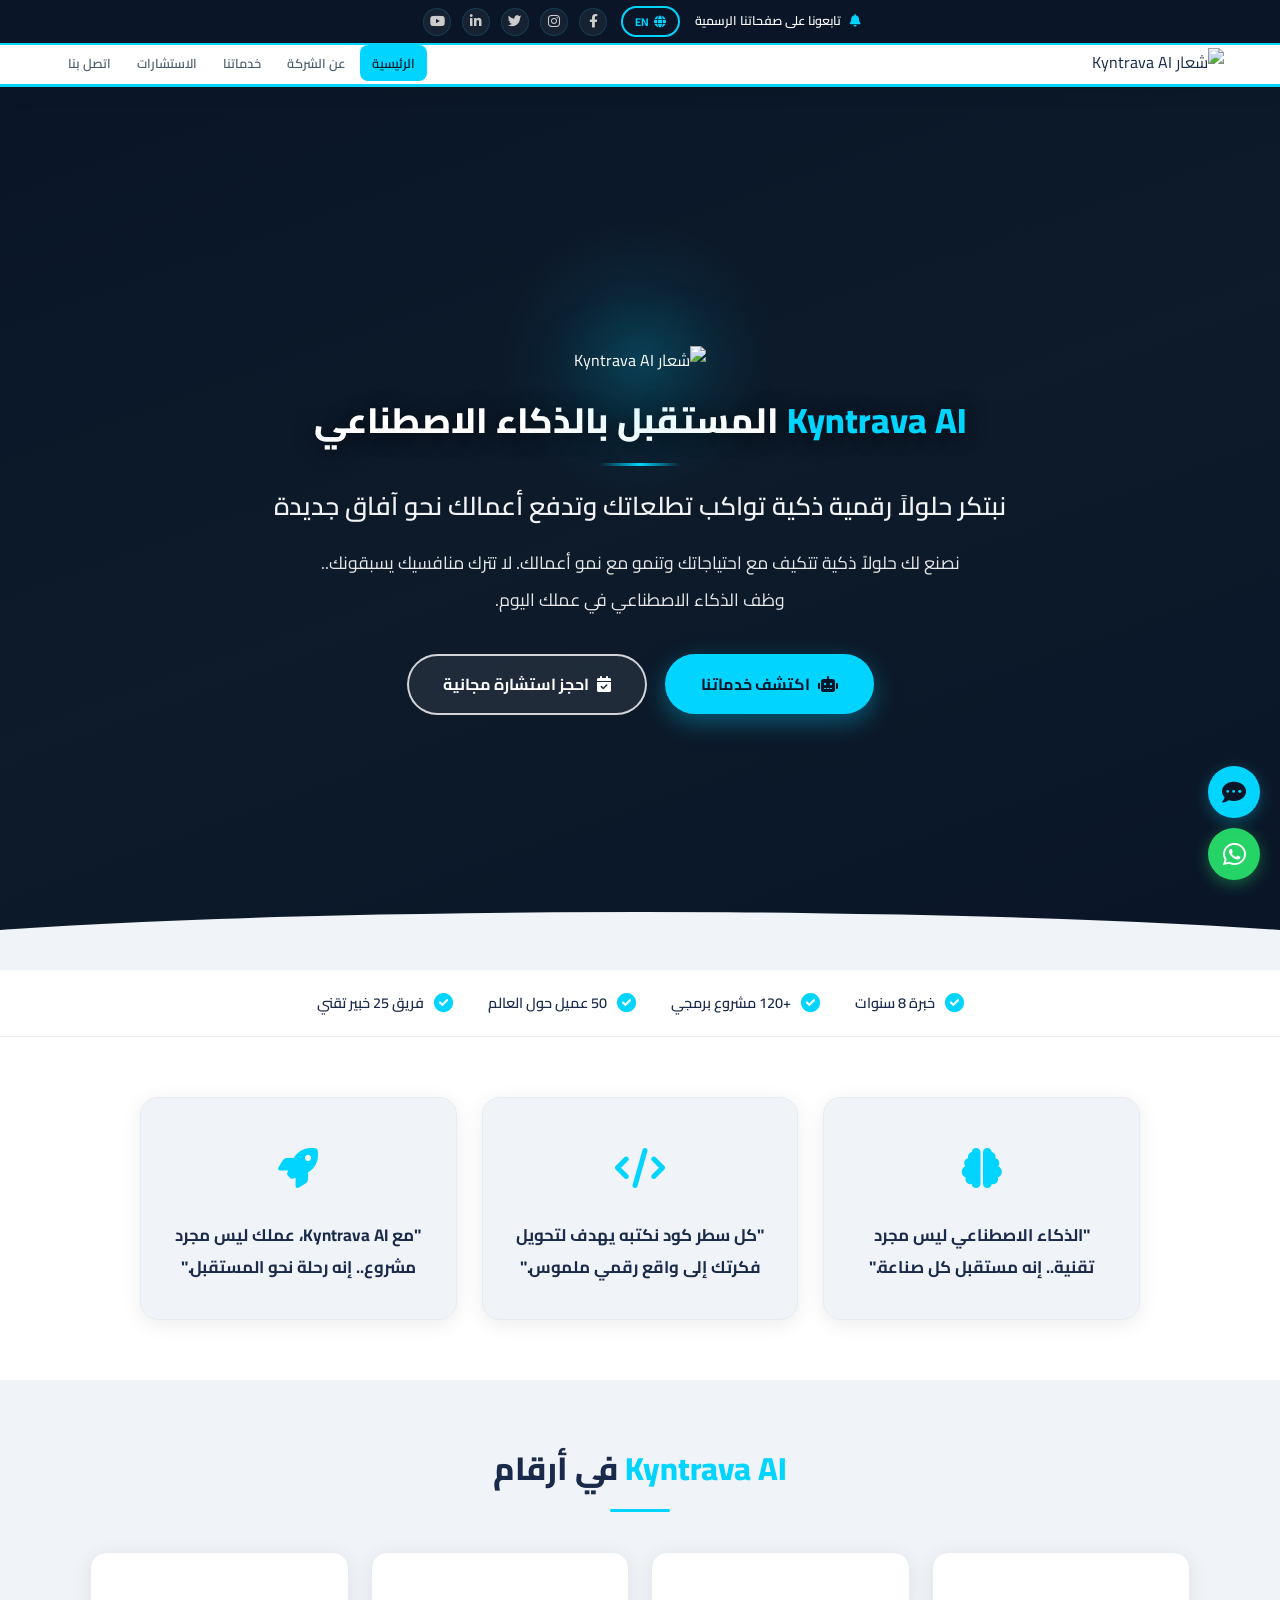
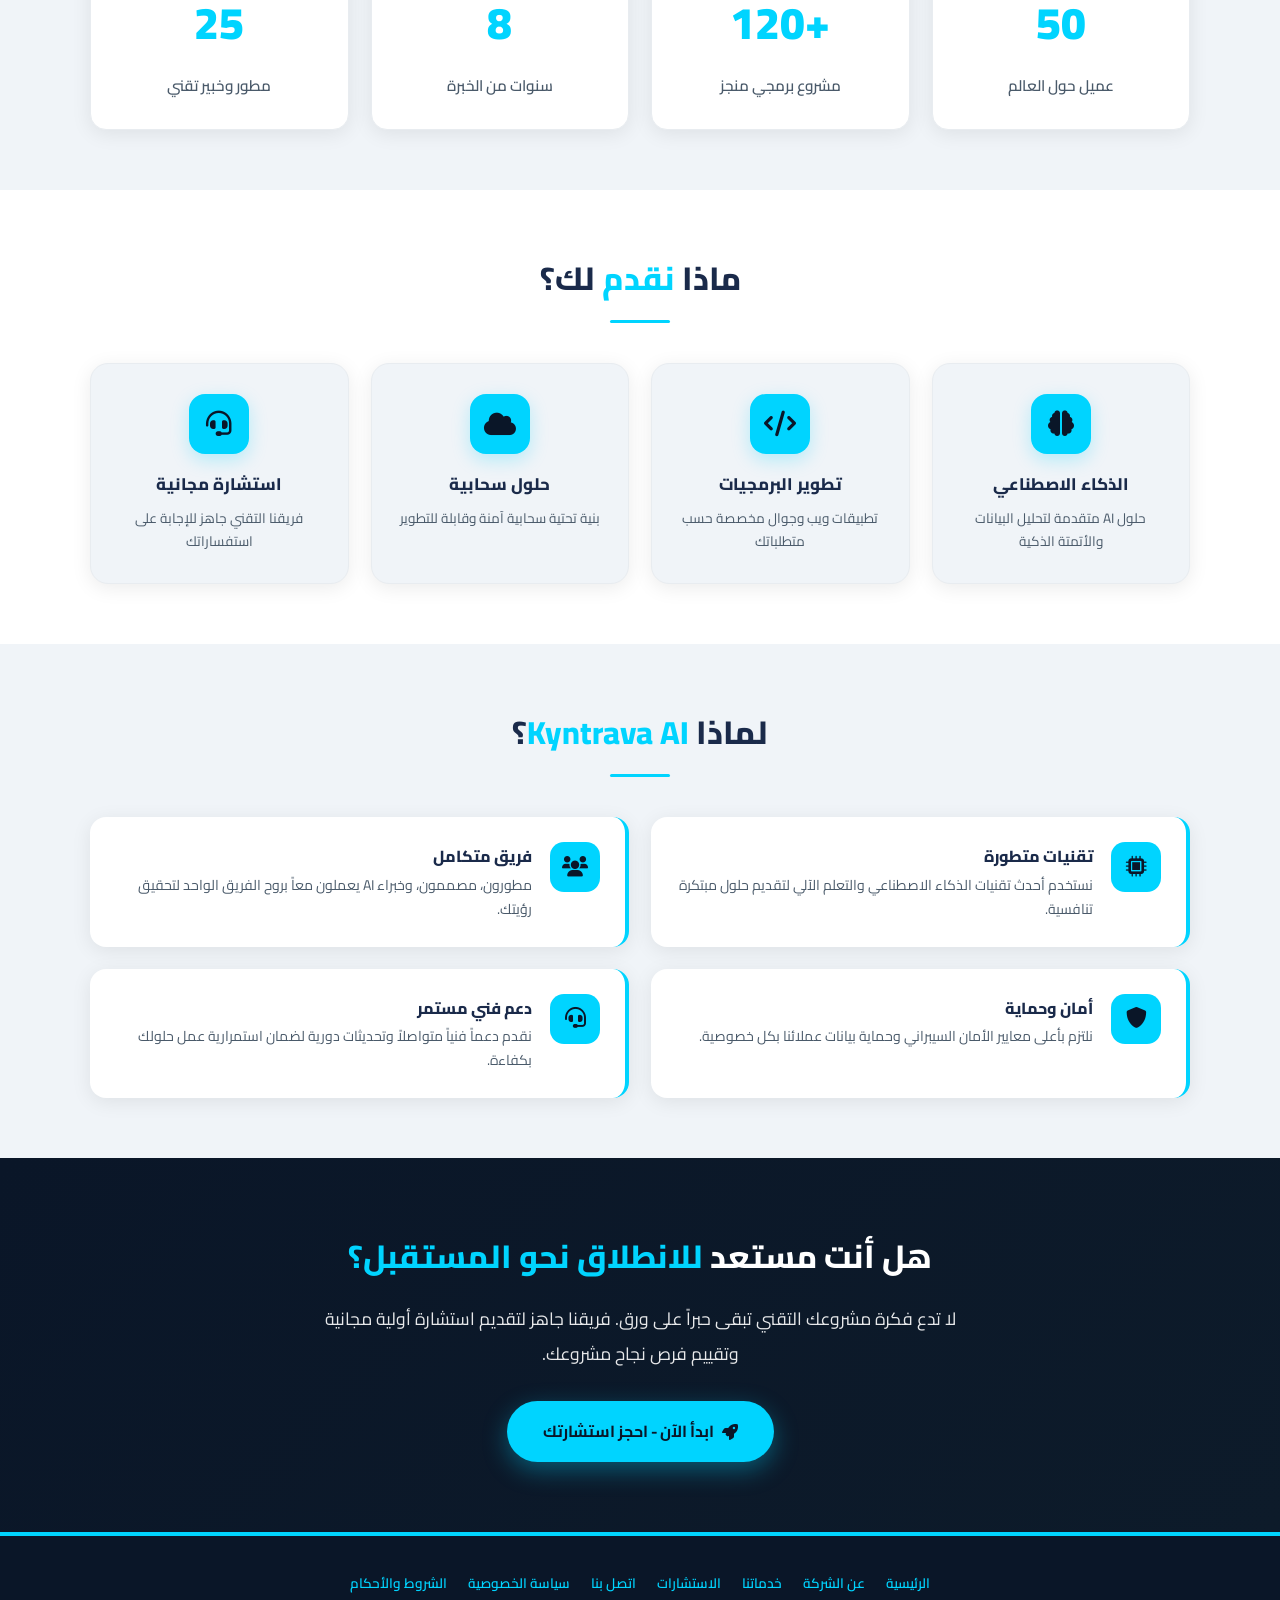
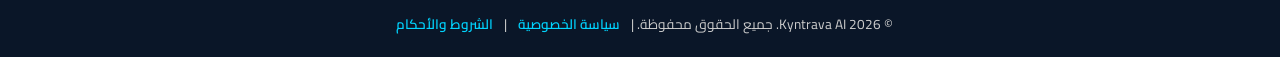
==== commit ebee1df5: "Add files via upload" ====
--- a/index.html
+++ b/index.html
@@ -3,231 +3,259 @@
 <head>
     <meta charset="UTF-8">
     <meta name="viewport" content="width=device-width, initial-scale=1.0">
-    <title>Kyntrava AI | الذكاء الاصطناعي والحلول البرمجية المتكاملة</title>
-    <meta name="description" content="Kyntrava AI شركة رائدة في الذكاء الاصطناعي وتطوير البرمجيات. حلول رقمية ذكية، تطبيقات ويب وجوال، استشارات تقنية.">
-    <meta name="keywords" content="ذكاء اصطناعي, تطوير برمجيات, Kyntrava AI, حلول رقمية, تطبيقات ويب">
-    <meta property="og:title" content="Kyntrava AI | الذكاء الاصطناعي والحلول البرمجية">
-    <meta property="og:description" content="المستقبل بالذكاء الاصطناعي. حلول رقمية تدفع أعمالك للأمام.">
-    <meta property="og:image" content="https://i.imgur.com/aRilL9C.png">
-    <meta property="og:type" content="website">
+    <title>Kyntrava AI | حلول الذكاء الاصطناعي والبرمجيات</title>
+    <meta name="description" content="Kyntrava AI تقدم حلولاً متكاملة في الذكاء الاصطناعي وتطوير البرمجيات والحلول السحابية. حول فكرتك إلى واقع رقمي.">
     
-    <link rel="stylesheet" href="https://cdnjs.cloudflare.com/ajax/libs/font-awesome/6.5.1/css/all.min.css">
-    <link href="https://fonts.googleapis.com/css2?family=Cairo:wght@300;400;500;600;700;800;900&display=swap" rel="stylesheet">
-    <script src="https://cdn.jsdelivr.net/npm/particles.js@2.0.0/particles.min.js"></script>
+    <!-- Google Fonts -->
+    <link href="https://fonts.googleapis.com/css2?family=Cairo:wght@400;500;600;700;800;900&display=swap" rel="stylesheet">
+    <!-- Font Awesome -->
+    <link rel="stylesheet" href="https://cdnjs.cloudflare.com/ajax/libs/font-awesome/6.0.0-beta3/css/all.min.css">
+    <!-- Three.js -->
+    <script src="https://cdnjs.cloudflare.com/ajax/libs/three.js/r128/three.min.js"></script>
     
     <style>
-        * { margin: 0; padding: 0; box-sizing: border-box; font-family: 'Cairo', sans-serif; }
-        
+        /* ===== الأساسيات ===== */
+        * {
+            margin: 0;
+            padding: 0;
+            box-sizing: border-box;
+            font-family: 'Cairo', sans-serif;
+        }
+
         :root {
-            --primary: #D4AF37;
-            --primary-dark: #B49430;
-            --primary-light: #E0C35A;
-            --primary-glow: rgba(212, 175, 55, 0.6);
-            --bright-blue: #00BFFF;
-            --bright-blue-light: #33CCFF;
-            --bright-blue-dark: #0099CC;
-            --blue-glow: rgba(0, 191, 255, 0.6);
-            --dark-bg: #1A1A2E;
-            --darker-bg: #0a0a1a;
-            --silver: #C0C0C0;
-            --gray: #A0A0A0;
-            --darkgray: #808080;
-            --neon-blue: #00d4ff;
-            --glass-bg: rgba(255, 255, 255, 0.1);
-            --glass-border: rgba(255, 255, 255, 0.2);
-            --glass-blur: blur(15px);
-            --neu-light: #ffffff;
-            --neu-dark: #d1d9e6;
-            --shadow-gold: 0 8px 30px rgba(212, 175, 55, 0.3);
-            --bounce: cubic-bezier(0.175, 0.885, 0.32, 1.275);
-        }
-        
-        body { 
-            background: #f8f9fa; 
-            cursor: none;
+            --primary-dark: #0A1628;
+            --primary-blue: #0D1B2A;
+            --cyan: #00D4FF;
+            --cyan-dark: #0099CC;
+            --gray-light: #F0F4F8;
+            --gray-medium: #E8ECF0;
+            --text-dark: #1A2A4A;
+            --text-gray: #4A5A6A;
+            --text-light: #7A8A9A;
+            --white: #FFFFFF;
+            --shadow: 0 4px 20px rgba(0,0,0,0.08);
+            --shadow-hover: 0 12px 35px rgba(0,0,0,0.15);
+        }
+
+        body {
+            background: var(--gray-light);
+            color: var(--text-dark);
+            line-height: 1.8;
             overflow-x: hidden;
-        }
-        
-        /* ===== مؤشر الفأرة المخصص ===== */
-        .custom-cursor {
-            width: 40px;
-            height: 40px;
-            border: 2px solid var(--primary);
-            border-radius: 50%;
+            transition: all 0.3s ease;
+        }
+
+        body.en {
+            font-family: 'Segoe UI', Tahoma, Geneva, Verdana, sans-serif;
+        }
+
+        a {
+            text-decoration: none;
+            color: inherit;
+            transition: all 0.3s ease;
+        }
+
+        /* ===== زر تبديل اللغة - داخل الشريط العلوي ===== */
+        .lang-switch {
+            background: transparent;
+            color: var(--cyan);
+            border: 2px solid var(--cyan);
+            border-radius: 30px;
+            padding: 3px 12px;
+            font-size: 0.7rem;
+            font-weight: 700;
+            cursor: pointer;
+            transition: all 0.3s ease;
+            font-family: 'Cairo', sans-serif;
+            display: inline-flex;
+            align-items: center;
+            gap: 5px;
+            margin-right: 5px;
+        }
+        .lang-switch:hover {
+            background: var(--cyan);
+            color: var(--primary-dark);
+        }
+        .lang-switch i {
+            font-size: 0.75rem;
+        }
+
+        /* ===== شريط التواصل العلوي ===== */
+        .top-bar {
+            background: var(--primary-dark);
+            color: #ccc;
+            font-size: 0.78rem;
+            padding: 6px 0;
+            border-bottom: 2px solid var(--cyan);
             position: fixed;
-            pointer-events: none;
-            z-index: 99999;
-            transition: width 0.3s, height 0.3s, border-color 0.3s;
-            mix-blend-mode: difference;
-        }
-        .custom-cursor-dot {
-            width: 8px;
-            height: 8px;
-            background: var(--primary);
-            border-radius: 50%;
-            position: fixed;
-            pointer-events: none;
-            z-index: 99999;
-            transition: transform 0.1s;
-        }
-        .custom-cursor.hover {
-            width: 60px;
-            height: 60px;
-            border-color: var(--bright-blue);
-            background: rgba(0, 191, 255, 0.1);
-        }
-        
-        /* ===== شريط التقدم ===== */
-        .reading-progress {
-            position: fixed;
-            top: 0; left: 0;
-            height: 3px;
-            background: linear-gradient(90deg, var(--primary), var(--bright-blue), var(--neon-blue), var(--primary));
-            z-index: 10000;
-            transition: width 0.1s ease;
-            box-shadow: 0 0 10px var(--blue-glow), 0 0 20px var(--primary-glow);
-        }
-        
-        /* ===== خلفية الجسيمات ===== */
-        #particles-js {
-            position: fixed;
-            top: 0; left: 0;
-            width: 100%; height: 100%;
-            z-index: -1;
-            pointer-events: none;
-        }
-        
-        /* ===== أزرار التحكم ===== */
-        .theme-switcher {
-            position: fixed;
-            bottom: 20px;
-            left: 20px;
-            z-index: 999;
-            display: flex;
-            flex-direction: column;
-            gap: 10px;
-        }
-        .theme-toggle, .font-size-toggle {
-            width: 45px; height: 45px;
-            border-radius: 50%;
-            background: var(--glass-bg);
-            backdrop-filter: var(--glass-blur);
-            border: 1px solid var(--glass-border);
-            color: var(--dark-bg);
-            cursor: pointer;
-            display: flex;
-            align-items: center;
-            justify-content: center;
-            font-size: 1.2rem;
-            transition: all 0.3s ease;
-            box-shadow: 0 4px 15px rgba(0,0,0,0.2);
-        }
-        .theme-toggle:hover, .font-size-toggle:hover {
-            transform: scale(1.1);
-            box-shadow: 0 0 20px var(--blue-glow);
-            color: var(--bright-blue);
-        }
-        
-        /* ===== شريط علوي - زجاجي ===== */
-        .top-bar {
-            background: rgba(26, 26, 46, 0.9);
-            backdrop-filter: blur(10px);
-            color: #ccc;
-            font-size: 0.8rem;
-            padding: 8px 0;
-            border-bottom: 1px solid rgba(0, 191, 255, 0.2);
+            top: 0;
+            left: 0;
+            right: 0;
+            z-index: 1001;
         }
         .top-bar .container {
             max-width: 1200px;
             margin: 0 auto;
-            padding: 0 20px;
+            padding: 0 15px;
             display: flex;
             justify-content: center;
             align-items: center;
             flex-wrap: wrap;
             gap: 10px;
         }
-        .top-bar a { color: var(--bright-blue); text-decoration: none; margin: 0 10px; transition: 0.3s; }
-        .top-bar a:hover { color: var(--bright-blue-light); text-shadow: 0 0 10px var(--blue-glow); }
-        .top-bar .social-links a { color: #ccc; margin: 0 6px; font-size: 0.9rem; transition: 0.3s; }
-        .top-bar .social-links a:hover { color: var(--bright-blue); text-shadow: 0 0 10px var(--blue-glow); }
-        
-        /* ===== نافبار زجاجي ===== */
+        .top-bar .social-text {
+            font-weight: 600;
+            color: #fff;
+        }
+        .top-bar .social-text i {
+            color: var(--cyan);
+            margin-left: 6px;
+            animation: bellRing 2s infinite;
+        }
+        @keyframes bellRing {
+            0%, 100% { transform: rotate(0); }
+            10% { transform: rotate(15deg); }
+            20% { transform: rotate(-15deg); }
+            30% { transform: rotate(10deg); }
+            40% { transform: rotate(-10deg); }
+            50% { transform: rotate(0); }
+        }
+        .top-bar .social-icons a {
+            color: #ccc;
+            font-size: 0.85rem;
+            margin: 0 4px;
+            width: 28px;
+            height: 28px;
+            border-radius: 50%;
+            display: inline-flex;
+            align-items: center;
+            justify-content: center;
+            background: rgba(255,255,255,0.05);
+            border: 1px solid rgba(0,212,255,0.15);
+            transition: all 0.3s ease;
+        }
+        .top-bar .social-icons a:hover {
+            color: #fff;
+            background: var(--cyan);
+            border-color: var(--cyan);
+            transform: translateY(-2px);
+        }
+
+        /* ===== وضع اللغة الإنجليزية - تعديل اتجاه الشريط العلوي ===== */
+        body.en .top-bar .social-text i {
+            margin-left: 0;
+            margin-right: 6px;
+        }
+        body.en .lang-switch {
+            margin-right: 0;
+            margin-left: 5px;
+        }
+
+        /* ===== أيقونات عائمة ===== */
+        .whatsapp-float {
+            position: fixed;
+            bottom: 20px;
+            right: 20px;
+            width: 52px;
+            height: 52px;
+            background: #25D366;
+            color: white;
+            border-radius: 50%;
+            display: flex;
+            align-items: center;
+            justify-content: center;
+            font-size: 26px;
+            box-shadow: 0 4px 15px rgba(37,211,102,0.4);
+            z-index: 999;
+            animation: pulse 2s infinite;
+        }
+        .consult-float {
+            position: fixed;
+            bottom: 82px;
+            right: 20px;
+            width: 52px;
+            height: 52px;
+            background: var(--cyan);
+            color: var(--primary-dark);
+            border-radius: 50%;
+            display: flex;
+            align-items: center;
+            justify-content: center;
+            font-size: 24px;
+            box-shadow: 0 4px 15px rgba(0,212,255,0.3);
+            z-index: 999;
+        }
+        @keyframes pulse {
+            0% { box-shadow: 0 0 0 0 rgba(37,211,102,0.5); }
+            70% { box-shadow: 0 0 0 18px rgba(37,211,102,0); }
+            100% { box-shadow: 0 0 0 0 rgba(37,211,102,0); }
+        }
+
+        /* ===== وضع اللغة الإنجليزية - الأيقونات العائمة في الجهة اليسرى ===== */
+        body.en .whatsapp-float {
+            right: auto;
+            left: 20px;
+        }
+        body.en .consult-float {
+            right: auto;
+            left: 20px;
+            bottom: 82px;
+        }
+
+        /* ===== شريط التنقل ===== */
         .navbar {
-            background: rgba(255, 255, 255, 0.9);
-            backdrop-filter: blur(20px);
-            -webkit-backdrop-filter: blur(20px);
-            border-bottom: 1px solid rgba(0, 191, 255, 0.3);
-            box-shadow: 0 8px 32px rgba(0,0,0,0.1);
-            position: sticky;
-            top: 0;
+            background: var(--white);
+            box-shadow: var(--shadow);
+            position: fixed;
+            top: 40px;
+            left: 0;
+            right: 0;
             z-index: 1000;
+            border-bottom: 3px solid var(--cyan);
         }
         .nav-container {
             max-width: 1200px;
             margin: 0 auto;
-            padding: 0.4rem 1rem;
+            padding: 0.3rem 1rem;
             display: flex;
             justify-content: space-between;
             align-items: center;
             flex-wrap: wrap;
         }
+        .logo-area {
+            display: flex;
+            align-items: center;
+            padding: 3px 0;
+        }
         .logo-img {
             height: 42px;
-            filter: drop-shadow(0 0 5px var(--blue-glow));
+            width: auto;
+            max-width: 160px;
+            object-fit: contain;
         }
         .nav-menu {
             display: flex;
             list-style: none;
             gap: 2px;
+            flex-wrap: wrap;
+            justify-content: center;
         }
         .nav-menu a {
             text-decoration: none;
-            color: #555;
+            color: var(--text-gray);
             font-weight: 600;
-            font-size: 0.82rem;
-            padding: 7px 13px;
+            font-size: 0.8rem;
+            padding: 6px 12px;
             border-radius: 8px;
             transition: all 0.3s ease;
-            position: relative;
-            overflow: hidden;
-        }
-        .nav-menu a::before {
-            content: '';
-            position: absolute;
-            bottom: 0;
-            left: 50%;
-            width: 0;
-            height: 2px;
-            background: linear-gradient(90deg, var(--primary), var(--bright-blue));
-            transition: all 0.3s ease;
-            transform: translateX(-50%);
-        }
-        .nav-menu a:hover::before { width: 70%; }
-        .nav-menu a:hover { color: var(--bright-blue); }
+            white-space: nowrap;
+        }
+        .nav-menu a:hover,
         .nav-menu a.active {
-            background: linear-gradient(135deg, var(--bright-blue), var(--bright-blue-dark));
-            color: white;
-            box-shadow: 0 0 15px var(--blue-glow);
-        }
-
-        /* ===== ✅ زر القائمة للموبايل ===== */
-        .menu-toggle {
-            display: none;
-            font-size: 1.6rem;
-            cursor: pointer;
-            color: #555;
-            background: none;
-            border: 1px solid #ddd;
-            border-radius: 8px;
-            padding: 5px 12px;
-            transition: all 0.3s ease;
-        }
-        .menu-toggle:hover {
-            color: var(--bright-blue);
-            border-color: var(--bright-blue);
-        }
-        
+            background: var(--cyan);
+            color: var(--primary-dark);
+        }
+
         /* ===== الهيرو ===== */
         .hero {
             position: relative;
@@ -237,791 +265,596 @@
             justify-content: center;
             text-align: center;
             color: white;
-            padding: 80px 20px;
+            padding: 80px 20px 60px;
             overflow: hidden;
-            background: #1a1a2e;
+            background: var(--primary-dark);
+            margin-top: 70px;
         }
         #heroCanvas {
             position: absolute;
-            top: 0; left: 0;
-            width: 100%; height: 100%;
-            z-index: 1;
+            top: 0;
+            left: 0;
+            width: 100%;
+            height: 100%;
+            z-index: 0;
         }
         .hero-overlay {
             position: absolute;
-            top: 0; left: 0;
-            width: 100%; height: 100%;
-            background: radial-gradient(ellipse at center, rgba(0, 191, 255, 0.15) 0%, rgba(212, 175, 55, 0.15) 40%, rgba(26,26,46,0.9) 70%);
+            top: 0;
+            left: 0;
+            width: 100%;
+            height: 100%;
+            background: linear-gradient(160deg, rgba(10,22,40,0.92) 0%, rgba(13,27,42,0.88) 50%, rgba(10,22,40,0.92) 100%);
+            z-index: 1;
+        }
+        .hero-content {
+            max-width: 900px;
+            position: relative;
             z-index: 2;
         }
-        .hero .wave-bottom {
-            position: absolute;
-            bottom: -2px; left: 0; right: 0;
-            height: 80px;
-            background: #f8f9fa;
-            clip-path: ellipse(70% 100% at 50% 100%);
-            z-index: 4;
-        }
-        .hero-content { max-width: 900px; position: relative; z-index: 3; }
-        
-        /* ===== ✅ لوجو في وسط الهيرو ===== */
-        .hero-logo {
-            display: block;
-            width: 180px;
-            height: auto;
-            margin: 0 auto 25px;
-            filter: drop-shadow(0 0 25px var(--blue-glow)) drop-shadow(0 0 50px var(--primary-glow));
-            animation: fadeInUp 0.8s ease;
-        }
-        
-        .hero-tagline {
-            font-size: 2rem;
-            font-weight: 800;
-            margin-bottom: 20px;
-            text-shadow: 0 2px 20px rgba(0,0,0,0.6);
-            animation: fadeInUp 1s ease;
-        }
-        .hero-tagline span { 
-            color: var(--bright-blue);
-            text-shadow: 0 0 30px var(--blue-glow);
-        }
-        .hero-divider {
-            width: 120px; height: 3px;
-            background: linear-gradient(90deg, transparent, var(--primary), var(--bright-blue), transparent);
-            margin: 0 auto 25px;
-            border-radius: 2px;
-            box-shadow: 0 0 15px var(--blue-glow), 0 0 25px var(--primary-glow);
-            animation: pulse-divider 2s infinite;
-        }
-        .hero-title { font-size: 1.8rem; font-weight: 600; margin-bottom: 22px; line-height: 1.6; opacity: 0.95; animation: fadeInUp 1s ease 0.2s both; }
-        .hero-title span { 
-            color: var(--bright-blue); 
-            font-weight: 800;
-            text-shadow: 0 0 20px var(--blue-glow);
-        }
-        .hero-desc { 
-            font-size: 1.15rem; 
-            opacity: 0.9; 
-            margin-bottom: 40px; 
-            line-height: 2.1; 
-            max-width: 650px; 
-            margin-left: auto; 
-            margin-right: auto;
-            animation: fadeInUp 1s ease 0.4s both;
-        }
-        .hero-btns { 
-            display: flex; 
-            gap: 18px; 
-            justify-content: center; 
-            align-items: center; 
-            flex-wrap: wrap;
-            animation: fadeInUp 1s ease 0.6s both;
-        }
-        
-        /* ===== أزرار متطورة ===== */
-        .btn { 
-            padding: 16px 38px; 
-            border-radius: 50px; 
-            font-weight: 700; 
-            text-decoration: none; 
-            font-size: 1.05rem; 
-            transition: all 0.3s var(--bounce); 
-            border: 2px solid transparent; 
-            letter-spacing: 0.5px;
-            display: inline-flex; 
-            align-items: center; 
-            justify-content: center;
-            white-space: nowrap; 
+        .hero-logo-wrapper {
+            display: inline-block;
             position: relative;
-            overflow: hidden;
-            cursor: none;
-        }
-        .btn::after {
+            margin-bottom: 15px;
+        }
+        .hero-logo-wrapper::before {
             content: '';
             position: absolute;
-            top: 50%; left: 50%;
-            width: 0; height: 0;
+            top: 50%;
+            left: 50%;
+            transform: translate(-50%, -50%);
+            width: 280px;
+            height: 280px;
+            background: radial-gradient(circle, rgba(0,212,255,0.2) 0%, rgba(0,212,255,0.05) 40%, transparent 70%);
             border-radius: 50%;
-            background: rgba(255,255,255,0.3);
-            transform: translate(-50%, -50%);
-            transition: width 0.6s, height 0.6s;
-        }
-        .btn:active::after {
-            width: 300px; height: 300px;
-        }
-        .btn i { margin-left: 8px; flex-shrink: 0; }
-        .btn-primary { 
-            background: linear-gradient(135deg, var(--bright-blue), var(--bright-blue-dark)); 
-            color: white; 
-            box-shadow: 0 8px 25px rgba(0, 191, 255, 0.5), 0 0 20px var(--blue-glow);
-            animation: glow-pulse-blue 2s infinite;
-        }
-        .btn-primary:hover { 
-            background: linear-gradient(135deg, var(--bright-blue-light), var(--bright-blue)); 
-            transform: translateY(-4px); 
-            box-shadow: 0 15px 40px rgba(0, 191, 255, 0.7), 0 0 40px var(--blue-glow); 
-        }
-        .btn-outline { 
-            border-color: rgba(255,255,255,0.8); 
-            color: white; 
-            background: rgba(0, 191, 255, 0.08); 
-            backdrop-filter: blur(10px); 
-        }
-        .btn-outline:hover { 
-            background: white; 
-            color: var(--dark-bg); 
-            transform: translateY(-4px); 
-            border-color: white;
-            box-shadow: 0 0 30px rgba(255,255,255,0.3);
-        }
-        
-        @keyframes glow-pulse-blue {
-            0%, 100% { box-shadow: 0 8px 25px rgba(0, 191, 255, 0.5), 0 0 20px var(--blue-glow); }
-            50% { box-shadow: 0 8px 35px rgba(0, 191, 255, 0.7), 0 0 40px var(--blue-glow); }
-        }
-        @keyframes fadeInUp {
-            from { opacity: 0; transform: translateY(30px); }
-            to { opacity: 1; transform: translateY(0); }
-        }
-        @keyframes pulse-divider {
-            0%, 100% { opacity: 0.7; box-shadow: 0 0 15px var(--blue-glow), 0 0 25px var(--primary-glow); }
-            50% { opacity: 1; box-shadow: 0 0 25px var(--blue-glow), 0 0 40px var(--primary-glow); }
-        }
-        
-        /* ===== أنيميشن الظهور ===== */
-        .reveal {
-            opacity: 0;
-            transform: translateY(40px);
-            filter: blur(3px);
-            transition: all 0.7s cubic-bezier(0.25, 0.46, 0.45, 0.94);
-        }
-        .reveal.active {
-            opacity: 1;
-            transform: translateY(0);
-            filter: blur(0);
-        }
-        
-        /* ===== شريط الثقة - Neumorphism ===== */
-        .trust-bar { 
-            background: #f8f9fa; 
-            padding: 25px 20px; 
-            border-bottom: 1px solid rgba(0, 191, 255, 0.15); 
-            position: relative; 
-            z-index: 5; 
-        }
-        .trust-container { 
-            max-width: 1100px; 
-            margin: 0 auto; 
-            display: flex; 
-            justify-content: center; 
-            align-items: center; 
-            gap: 35px; 
-            flex-wrap: wrap; 
-        }
-        .trust-item { 
-            display: flex; 
-            align-items: center; 
-            gap: 10px; 
-            color: var(--dark-bg); 
-            font-weight: 600; 
-            font-size: 0.95rem; 
-            padding: 10px 20px;
-            border-radius: 15px;
-            background: #f0f0f0;
-            box-shadow: 4px 4px 8px var(--neu-dark), -4px -4px 8px var(--neu-light);
-            transition: all 0.3s ease;
-            cursor: default;
-        }
-        .trust-item:hover {
-            transform: translateY(-3px);
-            box-shadow: 6px 6px 12px var(--neu-dark), -6px -6px 12px var(--neu-light);
-        }
-        .trust-item i { 
-            color: var(--bright-blue); 
-            font-size: 1.3rem; 
-            transition: all 0.3s ease;
-        }
-        .trust-item:hover i {
-            transform: scale(1.2);
-            filter: drop-shadow(0 0 5px var(--blue-glow));
-        }
-        
-        /* ===== قسم الاقتباسات - Glassmorphism ===== */
-        .quotes-section { padding: 80px 20px; background: #f8f9fa; position: relative; z-index: 1; }
-        .quotes-container { 
-            max-width: 1000px; 
-            margin: 0 auto; 
-            display: grid; 
-            grid-template-columns: 1fr 1fr 1fr; 
-            gap: 28px; 
-        }
-        .quote-card { 
-            background: rgba(255,255,255,0.8);
-            backdrop-filter: blur(10px);
-            border-radius: 18px; 
-            padding: 40px 28px; 
-            text-align: center; 
-            box-shadow: 0 8px 32px rgba(0,0,0,0.08); 
-            border: 1px solid rgba(255,255,255,0.3); 
-            transition: all 0.4s var(--bounce); 
-            position: relative; 
-            cursor: pointer;
-        }
-        .quote-card::before { 
-            content: ''; 
-            position: absolute; 
-            top: 0; left: 0; right: 0; 
-            height: 4px; 
-            border-radius: 18px 18px 0 0;
-            transition: height 0.3s ease;
-        }
-        .quote-card:nth-child(1)::before { background: linear-gradient(90deg, var(--bright-blue), var(--neon-blue)); }
-        .quote-card:nth-child(2)::before { background: linear-gradient(90deg, var(--primary), var(--primary-light)); }
-        .quote-card:nth-child(3)::before { background: linear-gradient(90deg, var(--silver), #E0E0E0); }
-        .quote-card:hover::before { height: 8px; }
-        .quote-card:hover { 
-            transform: translateY(-10px) scale(1.02); 
-            box-shadow: 0 20px 50px rgba(0,0,0,0.15); 
-        }
-        .quote-icon { font-size: 2.8rem; margin-bottom: 18px; transition: all 0.3s ease; }
-        .quote-card:hover .quote-icon { transform: scale(1.3) rotate(10deg); }
-        .quote-card:nth-child(1) .quote-icon { color: var(--bright-blue); filter: drop-shadow(0 0 10px var(--blue-glow)); }
-        .quote-card:nth-child(2) .quote-icon { color: var(--primary); filter: drop-shadow(0 0 10px var(--primary-glow)); }
-        .quote-card:nth-child(3) .quote-icon { color: var(--silver); }
-        .quote-card p { font-size: 1.1rem; color: #555; line-height: 1.9; font-weight: 700; }
-        
-        /* ===== الإحصائيات - 3D Cards ===== */
-        .stats-section { padding: 80px 20px; background: white; position: relative; z-index: 1; }
-        .stats-container { max-width: 1000px; margin: 0 auto; }
-        .section-title { 
-            text-align: center; 
-            font-size: 2.2rem; 
-            margin-bottom: 50px; 
+            animation: glowPulse 3s ease-in-out infinite;
+        }
+        @keyframes glowPulse {
+            0%, 100% { width: 280px; height: 280px; opacity: 0.8; }
+            50% { width: 320px; height: 320px; opacity: 1; }
+        }
+        .hero-logo-img {
+            height: 160px;
+            width: auto;
+            position: relative;
+            z-index: 1;
+            filter: drop-shadow(0 0 30px rgba(0,212,255,0.4)) drop-shadow(0 10px 30px rgba(0,0,0,0.5));
+            animation: logoFloat 4s ease-in-out infinite;
+        }
+        @keyframes logoFloat {
+            0%, 100% { transform: translateY(0); }
+            50% { transform: translateY(-10px); }
+        }
+        .hero-tagline {
+            font-size: 2.2rem;
             font-weight: 800;
-            background: linear-gradient(135deg, var(--bright-blue), var(--primary));
-            -webkit-background-clip: text;
-            -webkit-text-fill-color: transparent;
-            background-clip: text;
-        }
-        .section-title::after { 
-            content: ''; 
-            display: block; 
-            width: 70px; 
-            height: 4px; 
-            background: linear-gradient(90deg, var(--primary), var(--bright-blue), var(--neon-blue));
-            margin: 12px auto 0; 
-            border-radius: 2px; 
-            box-shadow: 0 0 15px var(--blue-glow), 0 0 10px var(--primary-glow);
-        }
-        .section-title span { 
-            background: linear-gradient(135deg, var(--bright-blue), var(--neon-blue));
-            -webkit-background-clip: text;
-            -webkit-text-fill-color: transparent;
-            background-clip: text;
-        }
-        .stats-grid { 
-            display: grid; 
-            grid-template-columns: repeat(4, 1fr); 
-            gap: 25px; 
-        }
-        .stat-item { 
-            text-align: center; 
-            padding: 35px 18px; 
-            background: #f8f9fa; 
-            border-radius: 18px; 
-            transition: all 0.4s var(--bounce); 
-            border: 1px solid #eee; 
-            transform-style: preserve-3d;
-            perspective: 1000px;
-        }
-        .stat-item:hover { 
-            background: white; 
-            box-shadow: 0 15px 40px rgba(0,0,0,0.12); 
-            transform: translateY(-8px) rotateX(3deg); 
-            border-color: var(--bright-blue);
-        }
-        .stat-item .num { 
-            font-size: 3rem; 
-            font-weight: 900; 
+            color: #fff;
             margin-bottom: 10px;
-            transition: all 0.3s ease;
-        }
-        .stat-item:hover .num { transform: scale(1.1); }
-        .stat-item:nth-child(1) .num { color: var(--bright-blue); text-shadow: 0 0 20px var(--blue-glow); }
-        .stat-item:nth-child(2) .num { color: var(--primary); text-shadow: 0 0 20px var(--primary-glow); }
-        .stat-item:nth-child(3) .num { color: var(--silver); }
-        .stat-item:nth-child(4) .num { color: var(--darkgray); }
-        .stat-item .label { color: #777; font-size: 1rem; font-weight: 600; }
-        
-        /* ===== الخدمات ===== */
-        .services-section { padding: 80px 20px; background: #f8f9fa; position: relative; z-index: 1; }
-        .services-container { max-width: 1100px; margin: 0 auto; }
-        .services-grid-4 { 
-            display: grid; 
-            grid-template-columns: repeat(4, 1fr); 
-            gap: 22px; 
-        }
-        .service-box { 
-            background: white; 
-            border-radius: 18px; 
-            padding: 35px 22px; 
-            text-align: center; 
-            box-shadow: 0 4px 20px rgba(0,0,0,0.04); 
-            border: 1px solid #f0f0f0; 
-            transition: all 0.4s var(--bounce); 
-            text-decoration: none; 
-            color: inherit; 
-            position: relative; 
-            overflow: hidden; 
-            transform-style: preserve-3d;
-            perspective: 1000px;
-        }
-        .service-box::before { 
-            content: ''; 
-            position: absolute; 
-            bottom: 0; left: 0; right: 0; 
-            height: 4px; 
-            transition: all 0.3s ease; 
-        }
-        .service-box::after {
-            content: '';
-            position: absolute;
-            top: -50%; left: -50%;
-            width: 200%; height: 200%;
-            background: radial-gradient(circle, var(--bright-blue) 0%, transparent 70%);
-            opacity: 0;
-            transition: all 0.5s ease;
-            z-index: 0;
-        }
-        .service-box > * { position: relative; z-index: 1; }
-        .service-box:nth-child(1)::before { background: linear-gradient(90deg, var(--bright-blue), var(--neon-blue)); }
-        .service-box:nth-child(2)::before { background: linear-gradient(90deg, var(--primary), var(--primary-light)); }
-        .service-box:nth-child(3)::before { background: linear-gradient(90deg, var(--silver), #E0E0E0); }
-        .service-box:nth-child(4)::before { background: linear-gradient(90deg, var(--darkgray), #909090); }
-        .service-box:hover::before { height: 8px; }
-        .service-box:hover::after { opacity: 0.03; }
-        .service-box:hover { 
-            transform: translateY(-12px) rotateX(5deg); 
-            box-shadow: 0 20px 50px rgba(0,0,0,0.15), 0 0 30px var(--blue-glow); 
-        }
-        .s-icon { 
-            width: 65px; height: 65px; 
-            border-radius: 50%; 
-            display: flex; 
-            align-items: center; 
-            justify-content: center; 
-            font-size: 1.7rem; 
-            color: white; 
-            margin: 0 auto 18px; 
-            box-shadow: 0 8px 22px rgba(0,0,0,0.1); 
-            transition: all 0.3s ease;
-        }
-        .service-box:hover .s-icon { transform: scale(1.2) rotate(10deg); }
-        .service-box:nth-child(1) .s-icon { background: linear-gradient(135deg, var(--bright-blue), var(--bright-blue-dark)); }
-        .service-box:nth-child(2) .s-icon { background: linear-gradient(135deg, var(--primary), var(--primary-dark)); }
-        .service-box:nth-child(3) .s-icon { background: linear-gradient(135deg, var(--silver), #A0A0A0); }
-        .service-box:nth-child(4) .s-icon { background: linear-gradient(135deg, var(--darkgray), #606060); }
-        .service-box h4 { font-size: 1.1rem; color: #555; margin-bottom: 10px; font-weight: 800; }
-        .service-box p { color: #666; font-size: 0.88rem; line-height: 1.7; }
-        
-        /* ===== CTA Project ===== */
-        .cta-project-section { padding: 60px 20px; background: #fff; position: relative; z-index: 1; }
-        .cta-project-container { max-width: 900px; margin: 0 auto; }
-        .cta-project-card {
-            background: linear-gradient(135deg, #1a2a4a, #0d1b3e);
-            border-radius: 24px; 
-            padding: 50px 40px; 
-            text-align: center;
-            color: white; 
-            box-shadow: 0 20px 50px rgba(0,0,0,0.3), 0 0 30px rgba(0, 191, 255, 0.2); 
-            position: relative; 
-            overflow: hidden;
-            border: 1px solid rgba(0, 191, 255, 0.2);
-            transition: all 0.4s var(--bounce);
-        }
-        .cta-project-card:hover {
-            transform: scale(1.02);
-            box-shadow: 0 30px 70px rgba(0,0,0,0.4), 0 0 50px var(--blue-glow);
-        }
-        .cta-project-card::before { 
-            content: ''; 
-            position: absolute; 
-            top: -50px; right: -50px; 
-            width: 200px; height: 200px; 
-            background: rgba(0, 191, 255, 0.1); 
-            border-radius: 50%;
-            animation: float-circle 6s ease-in-out infinite;
-        }
-        .cta-project-card::after { 
-            content: ''; 
-            position: absolute; 
-            bottom: -30px; left: -30px; 
-            width: 150px; height: 150px; 
-            background: rgba(212, 175, 55, 0.08); 
-            border-radius: 50%;
-            animation: float-circle 8s ease-in-out infinite reverse;
-        }
-        .cta-project-card > * { position: relative; z-index: 1; }
-        .cta-project-card h2 { font-size: 2rem; font-weight: 900; margin-bottom: 12px; }
-        .cta-project-card h2 span { color: var(--bright-blue); text-shadow: 0 0 20px var(--blue-glow); }
-        .cta-project-card .subtitle { font-size: 1.2rem; opacity: 0.9; margin-bottom: 30px; }
-        .cta-project-card .features-row { 
-            display: flex; 
-            justify-content: center; 
-            gap: 30px; 
-            flex-wrap: wrap; 
-            margin-bottom: 35px; 
-        }
-        .cta-project-card .feature-item { 
-            display: flex; 
-            align-items: center; 
-            gap: 10px; 
-            font-weight: 600; 
+            text-shadow: 0 2px 20px rgba(0,0,0,0.7);
+        }
+        .hero-tagline span {
+            color: var(--cyan);
+        }
+        .hero-divider {
+            width: 80px;
+            height: 3px;
+            background: linear-gradient(90deg, transparent, var(--cyan), transparent);
+            margin: 0 auto 20px;
+            border-radius: 2px;
+        }
+        .hero-title {
+            font-size: 1.6rem;
+            font-weight: 600;
+            margin-bottom: 18px;
+            line-height: 1.6;
+            opacity: 0.95;
+        }
+        .hero-title span {
+            color: var(--cyan);
+            font-weight: 800;
+        }
+        .hero-desc {
+            font-size: 1.1rem;
+            opacity: 0.9;
+            margin-bottom: 35px;
+            line-height: 2.1;
+            max-width: 650px;
+            margin-left: auto;
+            margin-right: auto;
+        }
+
+        /* ===== الأزرار ===== */
+        .hero-btns {
+            display: flex;
+            gap: 18px;
+            justify-content: center;
+            align-items: center;
+            flex-wrap: wrap;
+        }
+        .btn {
+            padding: 14px 34px;
+            border-radius: 50px;
+            font-weight: 700;
+            text-decoration: none;
             font-size: 1rem;
             transition: all 0.3s ease;
-        }
-        .cta-project-card .feature-item:hover { transform: translateY(-3px); }
-        .cta-project-card .feature-item i { color: var(--bright-blue); font-size: 1.3rem; }
-        .btn-project {
-            display: inline-block; 
-            background: linear-gradient(135deg, var(--bright-blue), var(--bright-blue-dark));
+            border: 2px solid transparent;
+            display: inline-flex;
+            align-items: center;
+            justify-content: center;
+            white-space: nowrap;
+        }
+        .btn i {
+            margin-left: 8px;
+        }
+        .btn-cyan {
+            background: var(--cyan);
+            color: var(--primary-dark);
+            box-shadow: 0 8px 25px rgba(0,212,255,0.35);
+        }
+        .btn-cyan:hover {
+            background: var(--cyan-dark);
+            transform: translateY(-4px);
+            box-shadow: 0 15px 40px rgba(0,212,255,0.5);
+        }
+        .btn-outline {
+            border-color: rgba(255,255,255,0.8);
             color: white;
-            padding: 16px 40px; 
-            border-radius: 50px; 
+            background: rgba(255,255,255,0.08);
+            backdrop-filter: blur(10px);
+        }
+        .btn-outline:hover {
+            background: white;
+            color: var(--primary-dark);
+            transform: translateY(-4px);
+            border-color: white;
+        }
+        .wave-bottom {
+            position: absolute;
+            bottom: -2px;
+            left: 0;
+            right: 0;
+            height: 60px;
+            background: var(--gray-light);
+            clip-path: ellipse(70% 100% at 50% 100%);
+            z-index: 3;
+        }
+
+        /* ===== وضع اللغة الإنجليزية - تعديل الأزرار ===== */
+        body.en .btn i {
+            margin-left: 0;
+            margin-right: 8px;
+        }
+        body.en .hero-btns .btn i {
+            margin-left: 0;
+            margin-right: 8px;
+        }
+
+        /* ===== شريط الثقة ===== */
+        .trust-bar {
+            background: var(--white);
+            padding: 20px 15px;
+            border-bottom: 1px solid var(--gray-medium);
+        }
+        .trust-container {
+            max-width: 1000px;
+            margin: 0 auto;
+            display: flex;
+            justify-content: center;
+            align-items: center;
+            gap: 35px;
+            flex-wrap: wrap;
+        }
+        .trust-item {
+            display: flex;
+            align-items: center;
+            gap: 10px;
+            color: var(--text-dark);
+            font-weight: 600;
+            font-size: 0.9rem;
+        }
+        .trust-item i {
+            color: var(--cyan);
+            font-size: 1.2rem;
+        }
+
+        /* ===== وضع اللغة الإنجليزية - تعديل شريط الثقة ===== */
+        body.en .trust-item i {
+            margin-left: 8px;
+            margin-right: 0;
+        }
+
+        /* ===== الأقسام العامة ===== */
+        .section {
+            padding: 60px 20px;
+        }
+        .container {
+            max-width: 1100px;
+            margin: 0 auto;
+        }
+        .section-title {
+            text-align: center;
+            font-size: 2rem;
+            color: var(--text-dark);
+            margin-bottom: 40px;
+            font-weight: 800;
+        }
+        .section-title::after {
+            content: '';
+            display: block;
+            width: 60px;
+            height: 3px;
+            background: var(--cyan);
+            margin: 12px auto 0;
+            border-radius: 2px;
+        }
+        .section-title span {
+            color: var(--cyan);
+        }
+
+        /* ===== بطاقات الاقتباس ===== */
+        .quotes-section {
+            background: var(--white);
+            padding: 60px 20px;
+        }
+        .quotes-container {
+            max-width: 1000px;
+            margin: 0 auto;
+            display: grid;
+            grid-template-columns: repeat(3, 1fr);
+            gap: 25px;
+        }
+        .quote-card {
+            background: var(--gray-light);
+            border-radius: 18px;
+            padding: 35px 25px;
+            text-align: center;
+            box-shadow: var(--shadow);
+            border: 1px solid var(--gray-medium);
+            transition: all 0.3s ease;
+        }
+        .quote-card:hover {
+            transform: translateY(-6px);
+            box-shadow: var(--shadow-hover);
+        }
+        .quote-card .quote-icon {
+            font-size: 2.5rem;
+            color: var(--cyan);
+            margin-bottom: 15px;
+        }
+        .quote-card p {
+            font-size: 1.05rem;
+            color: var(--text-dark);
+            line-height: 1.9;
             font-weight: 700;
-            font-size: 1.1rem; 
-            text-decoration: none; 
-            transition: all 0.3s var(--bounce);
-            position: relative; 
-            z-index: 1; 
-            box-shadow: 0 10px 30px rgba(0, 191, 255, 0.4), 0 0 20px var(--blue-glow);
-            cursor: none;
-        }
-        .btn-project:hover { 
-            background: linear-gradient(135deg, var(--bright-blue-light), var(--bright-blue)); 
-            transform: translateY(-4px);
-            box-shadow: 0 15px 40px rgba(0, 191, 255, 0.6), 0 0 40px var(--blue-glow);
-        }
-        
-        @keyframes float-circle {
-            0%, 100% { transform: translate(0, 0) scale(1); }
-            50% { transform: translate(20px, -20px) scale(1.1); }
-        }
-        
-        /* ===== لماذا نحن ===== */
-        .why-us-section { padding: 80px 20px; background: white; position: relative; z-index: 1; }
-        .why-us-container { max-width: 1000px; margin: 0 auto; }
-        .why-us-grid { display: grid; grid-template-columns: 1fr 1fr; gap: 25px; }
-        .why-us-item { 
-            display: flex; 
-            align-items: flex-start; 
-            gap: 18px; 
-            padding: 25px; 
-            background: #f8f9fa; 
-            border-radius: 16px; 
-            border-right: 4px solid var(--bright-blue); 
-            transition: all 0.3s var(--bounce); 
-        }
-        .why-us-item:nth-child(2) { border-right-color: var(--primary); }
-        .why-us-item:nth-child(3) { border-right-color: var(--silver); }
-        .why-us-item:nth-child(4) { border-right-color: var(--darkgray); }
-        .why-us-item:hover { 
-            background: #F5F5F5; 
-            transform: translateX(-8px);
-            box-shadow: 0 10px 30px rgba(0,0,0,0.1);
-        }
-        .why-icon { 
-            width: 55px; height: 55px; 
-            border-radius: 14px; 
-            display: flex; 
-            align-items: center; 
-            justify-content: center; 
-            color: white; 
-            font-size: 1.4rem; 
-            flex-shrink: 0;
+        }
+
+        /* ===== الإحصائيات ===== */
+        .stats-section {
+            background: var(--gray-light);
+            padding: 60px 20px;
+        }
+        .stats-grid {
+            display: grid;
+            grid-template-columns: repeat(4, 1fr);
+            gap: 22px;
+        }
+        .stat-item {
+            text-align: center;
+            padding: 30px 18px;
+            background: var(--white);
+            border-radius: 16px;
+            box-shadow: var(--shadow);
+            border: 1px solid var(--gray-medium);
             transition: all 0.3s ease;
         }
-        .why-us-item:hover .why-icon { transform: scale(1.2) rotate(10deg); }
-        .why-us-item:nth-child(1) .why-icon { background: linear-gradient(135deg, var(--bright-blue), var(--bright-blue-dark)); }
-        .why-us-item:nth-child(2) .why-icon { background: linear-gradient(135deg, var(--primary), var(--primary-dark)); }
-        .why-us-item:nth-child(3) .why-icon { background: linear-gradient(135deg, var(--silver), #A0A0A0); }
-        .why-us-item:nth-child(4) .why-icon { background: linear-gradient(135deg, var(--darkgray), #606060); }
-        .why-us-item h4 { color: #555; margin-bottom: 5px; font-weight: 800; font-size: 1.05rem; }
-        .why-us-item p { color: #777; font-size: 0.9rem; line-height: 1.7; }
-        
-        /* ===== CTA نهائي ===== */
-        .cta-section { 
-            padding: 80px 20px; 
-            background: linear-gradient(135deg, #1a2a4a, #0d1b3e); 
-            text-align: center; 
-            color: white; 
-            position: relative; 
-            z-index: 1;
-            overflow: hidden;
-        }
-        .cta-section::before {
-            content: '';
-            position: absolute;
-            top: 0; left: 0;
-            width: 100%; height: 100%;
-            background: radial-gradient(circle at 30% 50%, rgba(0, 191, 255, 0.1) 0%, transparent 50%),
-                        radial-gradient(circle at 70% 50%, rgba(212, 175, 55, 0.05) 0%, transparent 50%);
-            animation: rotate-bg 20s linear infinite;
-        }
-        .cta-container { max-width: 700px; margin: 0 auto; position: relative; z-index: 1; }
-        .cta-section h2 { font-size: 2rem; font-weight: 800; margin-bottom: 15px; text-shadow: 0 0 20px rgba(255,255,255,0.2); }
-        .cta-section h2 span { color: var(--bright-blue); text-shadow: 0 0 30px var(--blue-glow); }
-        .cta-section p { font-size: 1.15rem; opacity: 0.9; margin-bottom: 35px; line-height: 2; }
-        
-        @keyframes rotate-bg {
-            from { transform: rotate(0deg); }
-            to { transform: rotate(360deg); }
-        }
-        
-        /* ===== فوتر ===== */
-        footer { 
-            background: var(--dark-bg); 
-            color: #ccc; 
-            padding: 30px 15px 20px; 
-            text-align: center; 
-            font-size: 0.85rem; 
-            border-top: 3px solid var(--bright-blue); 
-            position: relative; 
-            z-index: 1;
-        }
-        footer::before {
-            content: '';
-            position: absolute;
-            top: -3px; left: 0; right: 0;
-            height: 3px;
-            background: linear-gradient(90deg, var(--bright-blue), var(--primary), var(--neon-blue), var(--bright-blue));
-            box-shadow: 0 0 20px var(--blue-glow);
-        }
-        footer a { color: var(--bright-blue); text-decoration: none; margin: 5px 8px; font-weight: 600; transition: all 0.3s ease; }
-        footer a:hover { color: var(--bright-blue-light); text-shadow: 0 0 10px var(--blue-glow); }
-        footer .footer-links { margin-bottom: 12px; display: flex; flex-wrap: wrap; justify-content: center; gap: 5px; }
-        footer .copyright { color: #999; font-size: 0.8rem; }
-        
-        /* ===== أيقونات عائمة ===== */
-        .whatsapp-float {
-            position: fixed;
-            bottom: 20px;
-            right: 20px;
-            width: 55px; height: 55px;
-            background: #25D366;
-            color: white;
-            border-radius: 50%;
+        .stat-item:hover {
+            transform: translateY(-5px);
+            box-shadow: var(--shadow-hover);
+        }
+        .stat-item .num {
+            font-size: 2.8rem;
+            font-weight: 900;
+            color: var(--cyan);
+            margin-bottom: 8px;
+        }
+        .stat-item .label {
+            color: var(--text-gray);
+            font-size: 0.95rem;
+            font-weight: 600;
+        }
+
+        /* ===== الخدمات ===== */
+        .services-section {
+            background: var(--white);
+            padding: 60px 20px;
+        }
+        .services-grid {
+            display: grid;
+            grid-template-columns: repeat(4, 1fr);
+            gap: 22px;
+        }
+        .service-box {
+            background: var(--gray-light);
+            border-radius: 18px;
+            padding: 30px 20px;
+            text-align: center;
+            box-shadow: var(--shadow);
+            border: 1px solid var(--gray-medium);
+            transition: all 0.3s ease;
+            text-decoration: none;
+            color: inherit;
+        }
+        .service-box:hover {
+            transform: translateY(-8px);
+            box-shadow: var(--shadow-hover);
+            border-color: var(--cyan);
+        }
+        .service-box .s-icon {
+            width: 60px;
+            height: 60px;
+            border-radius: 16px;
+            background: var(--cyan);
+            color: var(--primary-dark);
             display: flex;
             align-items: center;
             justify-content: center;
-            font-size: 28px;
-            box-shadow: 0 8px 25px rgba(37,211,102,0.4), 0 0 20px rgba(37,211,102,0.3);
-            z-index: 999;
-            animation: pulse-green 2s infinite;
-            transition: all 0.3s var(--bounce);
-            cursor: none;
-        }
-        .whatsapp-float:hover {
-            transform: scale(1.15) rotate(5deg);
-            box-shadow: 0 12px 35px rgba(37,211,102,0.6), 0 0 35px rgba(37,211,102,0.4);
-        }
-        .consult-float {
-            position: fixed;
-            bottom: 85px;
-            right: 20px;
-            width: 55px; height: 55px;
-            background: linear-gradient(135deg, var(--bright-blue), var(--bright-blue-dark));
-            color: white;
-            border-radius: 50%;
+            font-size: 1.6rem;
+            margin: 0 auto 15px;
+            box-shadow: 0 6px 18px rgba(0,212,255,0.25);
+        }
+        .service-box h4 {
+            font-size: 1.05rem;
+            color: var(--text-dark);
+            margin-bottom: 8px;
+            font-weight: 800;
+        }
+        .service-box p {
+            color: var(--text-gray);
+            font-size: 0.85rem;
+            line-height: 1.7;
+        }
+
+        /* ===== لماذا نحن ===== */
+        .why-us-section {
+            background: var(--gray-light);
+            padding: 60px 20px;
+        }
+        .why-us-grid {
+            display: grid;
+            grid-template-columns: repeat(2, 1fr);
+            gap: 22px;
+        }
+        .why-us-item {
+            display: flex;
+            align-items: flex-start;
+            gap: 18px;
+            padding: 25px;
+            background: var(--white);
+            border-radius: 16px;
+            box-shadow: var(--shadow);
+            border-right: 4px solid var(--cyan);
+            transition: all 0.3s ease;
+        }
+        .why-us-item:hover {
+            transform: translateX(-5px);
+            box-shadow: var(--shadow-hover);
+        }
+        .why-us-item .why-icon {
+            width: 50px;
+            height: 50px;
+            border-radius: 14px;
+            background: var(--cyan);
+            color: var(--primary-dark);
             display: flex;
             align-items: center;
             justify-content: center;
-            font-size: 26px;
-            box-shadow: 0 8px 25px rgba(0, 191, 255, 0.4), 0 0 20px var(--blue-glow);
-            z-index: 999;
-            transition: all 0.3s var(--bounce);
-            cursor: none;
-        }
-        .consult-float:hover {
-            transform: scale(1.15) rotate(5deg);
-            box-shadow: 0 12px 35px rgba(0, 191, 255, 0.6), 0 0 35px var(--blue-glow);
-        }
-        .back-to-top {
-            position: fixed;
-            bottom: 150px;
-            right: 20px;
-            width: 48px; height: 48px;
-            background: rgba(26,26,46,0.8);
-            backdrop-filter: blur(10px);
-            color: var(--bright-blue);
-            border-radius: 50%;
+            font-size: 1.3rem;
+            flex-shrink: 0;
+        }
+        .why-us-item h4 {
+            color: var(--text-dark);
+            margin-bottom: 3px;
+            font-weight: 800;
+            font-size: 1rem;
+        }
+        .why-us-item p {
+            color: var(--text-gray);
+            font-size: 0.88rem;
+            line-height: 1.7;
+        }
+
+        /* ===== وضع اللغة الإنجليزية - تعديل قسم لماذا نحن ===== */
+        body.en .why-us-item {
+            border-right: none;
+            border-left: 4px solid var(--cyan);
+        }
+        body.en .why-us-item:hover {
+            transform: translateX(5px);
+        }
+
+        /* ===== CTA ===== */
+        .cta-section {
+            padding: 70px 20px;
+            background: linear-gradient(135deg, var(--primary-dark), var(--primary-blue));
+            text-align: center;
+            color: white;
+        }
+        .cta-section h2 {
+            font-size: 2rem;
+            font-weight: 800;
+            margin-bottom: 15px;
+        }
+        .cta-section h2 span {
+            color: var(--cyan);
+        }
+        .cta-section p {
+            font-size: 1.1rem;
+            opacity: 0.9;
+            margin-bottom: 30px;
+            line-height: 2;
+            max-width: 650px;
+            margin-left: auto;
+            margin-right: auto;
+        }
+
+        /* ===== الفوتر ===== */
+        footer {
+            background: var(--primary-dark);
+            color: #ccc;
+            text-align: center;
+            padding: 30px 15px 20px;
+            font-size: 0.85rem;
+            border-top: 4px solid var(--cyan);
+        }
+        footer a {
+            color: var(--cyan);
+            text-decoration: none;
+            margin: 5px 8px;
+            font-weight: 600;
+        }
+        footer a:hover {
+            text-decoration: underline;
+            color: var(--cyan-dark);
+        }
+        footer .footer-links {
+            margin-bottom: 12px;
             display: flex;
-            align-items: center;
+            flex-wrap: wrap;
             justify-content: center;
-            font-size: 22px;
-            cursor: pointer;
-            z-index: 999;
-            opacity: 0;
-            visibility: hidden;
-            transform: translateY(20px);
-            transition: all 0.4s var(--bounce);
-            border: 1px solid var(--bright-blue);
-            box-shadow: 0 4px 15px rgba(0,0,0,0.3);
-        }
-        .back-to-top.show {
-            opacity: 1;
-            visibility: visible;
-            transform: translateY(0);
-        }
-        .back-to-top:hover {
-            background: var(--bright-blue);
-            color: white;
-            transform: translateY(-5px);
-            box-shadow: 0 0 25px var(--blue-glow);
-        }
-        
-        @keyframes pulse-green {
-            0% { box-shadow: 0 0 0 0 rgba(37,211,102,0.6), 0 0 20px rgba(37,211,102,0.3); }
-            70% { box-shadow: 0 0 0 20px rgba(37,211,102,0), 0 0 40px rgba(37,211,102,0.1); }
-            100% { box-shadow: 0 0 0 0 rgba(37,211,102,0), 0 0 20px rgba(37,211,102,0.3); }
-        }
-        
-        /* ===== ✅ ميديا كويري للموبايل ===== */
+            gap: 5px;
+        }
+
+        /* ===== ميديا كويري ===== */
         @media (max-width: 768px) {
-            .custom-cursor, .custom-cursor-dot { display: none; }
-            body { cursor: auto; }
-            .hero-logo { width: 140px; }
-            .hero-tagline { font-size: 1.3rem; }
+            .hero-tagline { font-size: 1.5rem; }
             .hero-title { font-size: 1.2rem; }
+            .hero-desc { font-size: 0.9rem; }
+            .hero-logo-img { height: 120px; }
             .quotes-container { grid-template-columns: 1fr; }
             .stats-grid { grid-template-columns: 1fr 1fr; }
-            .services-grid-4 { grid-template-columns: 1fr 1fr; }
+            .services-grid { grid-template-columns: 1fr 1fr; }
             .why-us-grid { grid-template-columns: 1fr; }
-            
-            /* ✅ إظهار زر الهمبرغر */
-            .menu-toggle { display: block; }
-            /* ✅ إخفاء القائمة وإظهارها عند الضغط */
-            .nav-menu { display: none; flex-direction: column; width: 100%; background: white; position: absolute; top: 100%; left: 0; right: 0; box-shadow: 0 10px 30px rgba(0,0,0,0.15); padding: 15px; border-radius: 0 0 15px 15px; gap: 5px; z-index: 1000; }
-            .nav-menu.show { display: flex; animation: slideDown 0.3s ease; }
-            .nav-menu a { width: 100%; text-align: center; padding: 12px; font-size: 0.95rem; }
+            .nav-container { flex-direction: column; gap: 4px; }
+            .navbar { top: 38px; }
+            .hero { margin-top: 68px; padding-top: 60px; }
+            .top-bar .container { gap: 6px; }
+            .lang-switch {
+                padding: 2px 10px;
+                font-size: 0.6rem;
+            }
         }
         @media (max-width: 480px) {
-            .hero-logo { width: 120px; }
-            .hero-tagline { font-size: 1.1rem; }
+            .hero-tagline { font-size: 1.2rem; }
+            .hero-logo-img { height: 90px; }
             .stats-grid { grid-template-columns: 1fr; }
-            .services-grid-4 { grid-template-columns: 1fr; }
-            .hero-btns { flex-direction: column; gap: 12px; }
-            .hero-btns .btn { width: 90%; max-width: 320px; }
-        }
-        
-        @keyframes slideDown { from { opacity: 0; transform: translateY(-15px); } to { opacity: 1; transform: translateY(0); } }
-        
-        /* ===== تحسينات الوضع الليلي ===== */
-        [data-theme="dark"] body {
-            background: var(--darker-bg);
-            color: #eee;
-        }
-        [data-theme="dark"] .navbar {
-            background: rgba(26, 26, 46, 0.9);
-            border-bottom: 1px solid rgba(0, 191, 255, 0.3);
-        }
-        [data-theme="dark"] .nav-menu a { color: #ccc; }
-        [data-theme="dark"] .nav-menu a:hover { color: var(--bright-blue); }
-        [data-theme="dark"] .nav-menu a.active {
-            background: linear-gradient(135deg, var(--bright-blue), var(--bright-blue-dark));
-            color: white;
-        }
-        [data-theme="dark"] .trust-bar { background: var(--darker-bg); }
-        [data-theme="dark"] .trust-item { background: #1a1a3e; color: #ccc; box-shadow: 4px 4px 8px #0a0a1a, -4px -4px 8px #2a2a4e; }
-        [data-theme="dark"] .quotes-section { background: var(--darker-bg); }
-        [data-theme="dark"] .quote-card { background: rgba(26, 26, 46, 0.8); color: #ccc; }
-        [data-theme="dark"] .quote-card p { color: #ddd; }
-        [data-theme="dark"] .stats-section { background: var(--darker-bg); }
-        [data-theme="dark"] .stat-item { background: #1a1a3e; border-color: rgba(0, 191, 255, 0.2); }
-        [data-theme="dark"] .stat-item .label { color: #aaa; }
-        [data-theme="dark"] .services-section { background: var(--darker-bg); }
-        [data-theme="dark"] .service-box { background: #1a1a3e; border-color: rgba(0, 191, 255, 0.2); }
-        [data-theme="dark"] .service-box h4 { color: #ddd; }
-        [data-theme="dark"] .service-box p { color: #bbb; }
-        [data-theme="dark"] .why-us-section { background: var(--darker-bg); }
-        [data-theme="dark"] .why-us-item { background: #1a1a3e; }
-        [data-theme="dark"] .why-us-item h4 { color: #ddd; }
-        [data-theme="dark"] .why-us-item p { color: #bbb; }
-        [data-theme="dark"] .section-title { background: linear-gradient(135deg, var(--bright-blue-light), var(--primary-light)); -webkit-background-clip: text; -webkit-text-fill-color: transparent; background-clip: text; }
-        [data-theme="dark"] .cta-project-section { background: var(--darker-bg); }
+            .services-grid { grid-template-columns: 1fr; }
+            .hero-btns .btn { width: 100%; max-width: 280px; }
+            .trust-container { gap: 15px; }
+            .lang-switch {
+                padding: 2px 8px;
+                font-size: 0.55rem;
+            }
+            .lang-switch i {
+                font-size: 0.6rem;
+            }
+        }
+
+        /* ===== وضع اللغة الإنجليزية ===== */
+        body.en {
+            direction: ltr;
+            text-align: left;
+        }
+        body.en .hero-tagline,
+        body.en .hero-title,
+        body.en .hero-desc,
+        body.en .section-title,
+        body.en .service-box h4,
+        body.en .service-box p,
+        body.en .why-us-item h4,
+        body.en .why-us-item p,
+        body.en .quote-card p,
+        body.en .stat-item .label,
+        body.en .trust-item,
+        body.en .cta-section h2,
+        body.en .cta-section p,
+        body.en footer p,
+        body.en .top-bar .social-text,
+        body.en .nav-menu a {
+            font-family: 'Segoe UI', Tahoma, Geneva, Verdana, sans-serif;
+        }
+        body.en .section-title::after {
+            margin: 12px auto 0;
+        }
+        body.en .service-box .s-icon {
+            margin: 0 auto 15px;
+        }
     </style>
 </head>
 <body>
-    <!-- ===== مؤشر الفأرة ===== -->
-    <div class="custom-cursor"></div>
-    <div class="custom-cursor-dot"></div>
-    
-    <!-- ===== شريط التقدم ===== -->
-    <div class="reading-progress"></div>
-    
-    <!-- ===== خلفية الجسيمات ===== -->
-    <div id="particles-js"></div>
-    
-    <!-- ===== أزرار التحكم ===== -->
-    <div class="theme-switcher">
-        <button class="theme-toggle" onclick="toggleTheme()" aria-label="تغيير الثيم">
-            <i class="fas fa-moon"></i>
-        </button>
-        <button class="font-size-toggle" onclick="toggleFontSize()" aria-label="تكبير الخط">
-            <i class="fas fa-text-height"></i>
-        </button>
-    </div>
-
-    <!-- ===== شريط علوي ===== -->
+
+    <!-- ===== شريط التواصل العلوي ===== -->
     <div class="top-bar">
         <div class="container">
-            <div class="social-links">
-                <span style="margin-left:15px; font-weight: 600;">تابعونا على الصفحات الرسمية</span>
-                <a href="https://www.facebook.com/profile.php?id=61589126883663" target="_blank" title="فيسبوك">
-                    <i class="fab fa-facebook-f"></i>
-                </a>
-                <a href="https://www.instagram.com/kyntrava_ai/" target="_blank" title="انستغرام">
-                    <i class="fab fa-instagram"></i>
-                </a>
+            <span class="social-text" id="socialText">
+                <i class="fas fa-bell"></i> تابعونا على صفحاتنا الرسمية
+            </span>
+            <!-- ===== زر تبديل اللغة داخل الشريط العلوي ===== -->
+            <button class="lang-switch" id="langSwitch" aria-label="تبديل اللغة / Switch Language">
+                <i class="fas fa-globe"></i>
+                <span id="langText">EN</span>
+            </button>
+            <div class="social-icons">
+                <a href="https://www.facebook.com/profile.php?id=61592891921328" target="_blank" title="فيسبوك"><i class="fab fa-facebook-f"></i></a>
+                <a href="https://www.instagram.com/kyntravaai" target="_blank" title="إنستغرام"><i class="fab fa-instagram"></i></a>
+                <a href="#" target="_blank" title="تويتر"><i class="fab fa-twitter"></i></a>
+                <a href="#" target="_blank" title="لينكد إن"><i class="fab fa-linkedin-in"></i></a>
+                <a href="#" target="_blank" title="يوتيوب"><i class="fab fa-youtube"></i></a>
             </div>
         </div>
     </div>
 
-    <!-- ===== ✅ نافبار مع زر الهمبرغر ===== -->
+    <!-- ===== أيقونات عائمة ===== -->
+    <a href="https://wa.me/963981193023" class="whatsapp-float" target="_blank" aria-label="تواصل عبر واتساب">
+        <i class="fab fa-whatsapp"></i>
+    </a>
+    <a href="consultation.html" class="consult-float" aria-label="احجز استشارة">
+        <i class="fas fa-comment-dots"></i>
+    </a>
+
+    <!-- ===== شريط التنقل ===== -->
     <nav class="navbar">
         <div class="nav-container">
             <div class="logo-area">
-                <a href="index.html"><img src="https://imgur.com/x5sJ7l7.png" alt="Kyntrava AI" class="logo-img"></a>
+                <a href="index.html">
+                    <img src="https://imgur.com/d2YNdZQ.png" alt="شعار Kyntrava AI" class="logo-img">
+                </a>
             </div>
-            <!-- ✅ زر الهمبرغر -->
-            <button class="menu-toggle"><i class="fas fa-bars"></i></button>
-            <!-- ✅ أضفنا id="navMenu" -->
-            <ul class="nav-menu" id="navMenu">
-                <li><a href="index.html" class="active">الرئيسية</a></li>
-                <li><a href="about.html">عن الشركة</a></li>
-                <li><a href="services.html">خدماتنا</a></li>
-                <li><a href="portfolio.html">أعمالنا</a></li>
-                <li><a href="consultation.html">الاستشارات</a></li>
-                <li><a href="contact.html">اتصل بنا</a></li>
+            <ul class="nav-menu">
+                <li><a href="index.html" class="active" id="navHome">الرئيسية</a></li>
+                <li><a href="about.html" id="navAbout">عن الشركة</a></li>
+                <li><a href="services.html" id="navServices">خدماتنا</a></li>
+                <li><a href="consultation.html" id="navConsult">الاستشارات</a></li>
+                <li><a href="contact.html" id="navContact">اتصل بنا</a></li>
             </ul>
         </div>
     </nav>
 
-    <!-- ===== الهيرو مع اللوجو في الوسط ===== -->
+    <!-- ===== الهيرو ===== -->
     <header class="hero">
         <canvas id="heroCanvas"></canvas>
         <div class="hero-overlay"></div>
         <div class="hero-content">
-            <!-- ✅ اللوجو في وسط الهيرو -->
-            <img src="https://imgur.com/JSz0wHv.png" alt="Kyntrava AI" class="hero-logo">
-            
-            <p class="hero-tagline"><span>Kyntrava AI</span> للذكاء الاصطناعي والحلول البرمجية المتكاملة</p>
+            <div class="hero-logo-wrapper">
+                <img src="https://imgur.com/d2YNdZQ.png" alt="شعار Kyntrava AI" class="hero-logo-img">
+            </div>
+            <h1 class="hero-tagline" id="heroTagline"><span>Kyntrava AI</span> المستقبل بالذكاء الاصطناعي</h1>
             <div class="hero-divider"></div>
-            <h1 class="hero-title">المستقبل <span>بالذكاء الاصطناعي</span></h1>
-            <p class="hero-desc">نبني الحلول الرقمية الذكية التي تدفع أعمالك للأمام باستخدام خبراتنا في تقنيات الذكاء الاصطناعي وتطوير البرمجيات</p>
+            <p class="hero-title" id="heroTitle">نبتكر حلولاً رقمية ذكية تواكب تطلعاتك وتدفع أعمالك نحو آفاق جديدة</p>
+            <p class="hero-desc" id="heroDesc">نصنع لك حلولاً ذكية تتكيف مع احتياجاتك وتنمو مع نمو أعمالك. لا تترك منافسيك يسبقونك.. وظف الذكاء الاصطناعي في عملك اليوم.</p>
             <div class="hero-btns">
-                <a href="services.html" class="btn btn-primary"><i class="fas fa-briefcase"></i> اكتشف خدماتنا</a>
-                <a href="consultation.html" class="btn btn-outline"><i class="fas fa-calendar-check"></i> احجز استشارة مجانية</a>
+                <a href="services.html" class="btn btn-cyan" id="heroBtn1"><i class="fas fa-robot"></i> اكتشف خدماتنا</a>
+                <a href="consultation.html" class="btn btn-outline" id="heroBtn2"><i class="fas fa-calendar-check"></i> احجز استشارة مجانية</a>
             </div>
         </div>
         <div class="wave-bottom"></div>
@@ -1030,368 +863,560 @@
     <!-- ===== شريط الثقة ===== -->
     <section class="trust-bar">
         <div class="trust-container">
-            <div class="trust-item"><i class="fas fa-check-circle"></i><span>ذكاء اصطناعي متقدم</span></div>
-            <div class="trust-item"><i class="fas fa-check-circle"></i><span>حلول برمجية مخصصة</span></div>
-            <div class="trust-item"><i class="fas fa-check-circle"></i><span>دعم فني 24/7</span></div>
-            <div class="trust-item"><i class="fas fa-check-circle"></i><span>أمان وحماية عالية</span></div>
-            <div class="trust-item"><i class="fas fa-check-circle"></i><span>فريق متخصص محترف</span></div>
+            <div class="trust-item"><i class="fas fa-check-circle"></i><span id="trust1">خبرة 8 سنوات</span></div>
+            <div class="trust-item"><i class="fas fa-check-circle"></i><span id="trust2">+120 مشروع برمجي</span></div>
+            <div class="trust-item"><i class="fas fa-check-circle"></i><span id="trust3">50 عميل حول العالم</span></div>
+            <div class="trust-item"><i class="fas fa-check-circle"></i><span id="trust4">فريق 25 خبير تقني</span></div>
         </div>
     </section>
 
-    <!-- ===== الاقتباسات ===== -->
-    <section class="quotes-section reveal">
+    <!-- ===== بطاقات الاقتباس ===== -->
+    <section class="quotes-section">
         <div class="quotes-container">
-            <div class="quote-card"><div class="quote-icon"><i class="fas fa-robot"></i></div><p>"نصنع لك حلولاً ذكية تتكيف مع احتياجاتك وتنمو مع نمو أعمالك."</p></div>
-            <div class="quote-card"><div class="quote-icon"><i class="fas fa-brain"></i></div><p>"لا تترك منافسيك يسبقونك.. وظف الذكاء الاصطناعي في عملك اليوم."</p></div>
-            <div class="quote-card"><div class="quote-icon"><i class="fas fa-code"></i></div><p>"كل سطر كود نكتبه يهدف لتحويل فكرتك إلى واقع رقمي ملموس."</p></div>
-        </div>
-    </section>
-
-    <!-- ===== الإحصائيات ===== -->
-    <section class="stats-section reveal">
-        <div class="stats-container">
-            <h2 class="section-title"><span>Kyntrava AI</span> في أرقام</h2>
-            <div class="stats-grid">
-                <div class="stat-item"><div class="num">+50</div><div class="label">عميل حول العالم</div></div>
-                <div class="stat-item"><div class="num">+120</div><div class="label">مشروع برمجي منجز</div></div>
-                <div class="stat-item"><div class="num">+8</div><div class="label">سنوات من الخبرة</div></div>
-                <div class="stat-item"><div class="num">+25</div><div class="label">مطور وخبير تقني</div></div>
+            <div class="quote-card">
+                <div class="quote-icon"><i class="fas fa-brain"></i></div>
+                <p id="quote1">"الذكاء الاصطناعي ليس مجرد تقنية.. إنه مستقبل كل صناعة."</p>
+            </div>
+            <div class="quote-card">
+                <div class="quote-icon"><i class="fas fa-code"></i></div>
+                <p id="quote2">"كل سطر كود نكتبه يهدف لتحويل فكرتك إلى واقع رقمي ملموس."</p>
+            </div>
+            <div class="quote-card">
+                <div class="quote-icon"><i class="fas fa-rocket"></i></div>
+                <p id="quote3">"مع Kyntrava AI، عملك ليس مجرد مشروع.. إنه رحلة نحو المستقبل."</p>
             </div>
         </div>
     </section>
 
-    <!-- ===== الخدمات ===== -->
-    <section class="services-section reveal">
-        <div class="services-container">
-            <h2 class="section-title">ماذا <span>نقدم</span> لك؟</h2>
-            <div class="services-grid-4">
-                <a href="services.html" class="service-box"><div class="s-icon"><i class="fas fa-robot"></i></div><h4>الذكاء الاصطناعي</h4><p>حلول AI متقدمة لتحليل البيانات والأتمتة</p></a>
-                <a href="services.html" class="service-box"><div class="s-icon"><i class="fas fa-code"></i></div><h4>تطوير البرمجيات</h4><p>تطبيقات ويب وجوال مخصصة حسب طلبك</p></a>
-                <a href="services.html" class="service-box"><div class="s-icon"><i class="fas fa-cloud"></i></div><h4>حلول سحابية</h4><p>بنية تحتية سحابية آمنة وقابلة للتطوير</p></a>
-                <a href="consultation.html" class="service-box"><div class="s-icon"><i class="fas fa-headset"></i></div><h4>استشارة مجانية</h4><p>فريقنا التقني جاهز للإجابة على استفساراتك</p></a>
+    <!-- ===== الإحصائيات ===== -->
+    <section class="stats-section">
+        <div class="container">
+            <h2 class="section-title" id="statsTitle"><span>Kyntrava AI</span> في أرقام</h2>
+            <div class="stats-grid">
+                <div class="stat-item"><div class="num">50</div><div class="label" id="stat1">عميل حول العالم</div></div>
+                <div class="stat-item"><div class="num">+120</div><div class="label" id="stat2">مشروع برمجي منجز</div></div>
+                <div class="stat-item"><div class="num">8</div><div class="label" id="stat3">سنوات من الخبرة</div></div>
+                <div class="stat-item"><div class="num">25</div><div class="label" id="stat4">مطور وخبير تقني</div></div>
             </div>
         </div>
     </section>
 
-    <!-- ===== CTA Project ===== -->
-    <section class="cta-project-section reveal">
-        <div class="cta-project-container">
-            <div class="cta-project-card">
-                <h2>ابدأ الآن <span>مشروعك البرمجي</span> مع Kyntrava AI</h2>
-                <p class="subtitle">حوّل فكرتك إلى تطبيق ذكي مع فريقنا المتخصص في الذكاء الاصطناعي</p>
-                <div class="features-row">
-                    <div class="feature-item"><i class="fas fa-check-circle"></i><span>تحليل احتياجات</span></div>
-                    <div class="feature-item"><i class="fas fa-check-circle"></i><span>تصميم متقدم</span></div>
-                    <div class="feature-item"><i class="fas fa-check-circle"></i><span>دعم مستمر</span></div>
+    <!-- ===== الخدمات ===== -->
+    <section class="services-section">
+        <div class="container">
+            <h2 class="section-title" id="servicesTitle">ماذا <span>نقدم</span> لك؟</h2>
+            <div class="services-grid">
+                <div class="service-box">
+                    <div class="s-icon"><i class="fas fa-brain"></i></div>
+                    <h4 id="srv1">الذكاء الاصطناعي</h4>
+                    <p id="srv1d">حلول AI متقدمة لتحليل البيانات والأتمتة الذكية</p>
                 </div>
-                <a href="consultation.html" class="btn-project"><i class="fas fa-paper-plane" style="margin-left:8px;"></i> اطلب مشروعك الآن</a>
+                <div class="service-box">
+                    <div class="s-icon"><i class="fas fa-code"></i></div>
+                    <h4 id="srv2">تطوير البرمجيات</h4>
+                    <p id="srv2d">تطبيقات ويب وجوال مخصصة حسب متطلباتك</p>
+                </div>
+                <div class="service-box">
+                    <div class="s-icon"><i class="fas fa-cloud"></i></div>
+                    <h4 id="srv3">حلول سحابية</h4>
+                    <p id="srv3d">بنية تحتية سحابية آمنة وقابلة للتطوير</p>
+                </div>
+                <div class="service-box">
+                    <div class="s-icon"><i class="fas fa-headset"></i></div>
+                    <h4 id="srv4">استشارة مجانية</h4>
+                    <p id="srv4d">فريقنا التقني جاهز للإجابة على استفساراتك</p>
+                </div>
             </div>
         </div>
     </section>
 
     <!-- ===== لماذا نحن ===== -->
-    <section class="why-us-section reveal">
-        <div class="why-us-container">
-            <h2 class="section-title">لماذا <span>Kyntrava AI</span>؟</h2>
+    <section class="why-us-section">
+        <div class="container">
+            <h2 class="section-title" id="whyTitle">لماذا <span>Kyntrava AI</span>؟</h2>
             <div class="why-us-grid">
-                <div class="why-us-item"><div class="why-icon"><i class="fas fa-microchip"></i></div><div><h4>تقنيات متطورة</h4><p>نستخدم أحدث تقنيات الذكاء الاصطناعي والتعلم الآلي لتقديم حلول مبتكرة.</p></div></div>
-                <div class="why-us-item"><div class="why-icon"><i class="fas fa-users-cog"></i></div><div><h4>فريق متكامل</h4><p>مطورون، مصممون، وخبراء AI يعملون معاً لتحقيق رؤيتك.</p></div></div>
-                <div class="why-us-item"><div class="why-icon"><i class="fas fa-lock"></i></div><div><h4>أمان وحماية</h4><p>نلتزم بأعلى معايير الأمان السيبراني وحماية بيانات عملائنا.</p></div></div>
-                <div class="why-us-item"><div class="why-icon"><i class="fas fa-headset"></i></div><div><h4>دعم فني مستمر</h4><p>نقدم دعماً فنياً وتحديثات دورية لضمان استمرارية عمل حلولك.</p></div></div>
+                <div class="why-us-item">
+                    <div class="why-icon"><i class="fas fa-microchip"></i></div>
+                    <div>
+                        <h4 id="why1">تقنيات متطورة</h4>
+                        <p id="why1d">نستخدم أحدث تقنيات الذكاء الاصطناعي والتعلم الآلي لتقديم حلول مبتكرة تنافسية.</p>
+                    </div>
+                </div>
+                <div class="why-us-item">
+                    <div class="why-icon"><i class="fas fa-users"></i></div>
+                    <div>
+                        <h4 id="why2">فريق متكامل</h4>
+                        <p id="why2d">مطورون، مصممون، وخبراء AI يعملون معاً بروح الفريق الواحد لتحقيق رؤيتك.</p>
+                    </div>
+                </div>
+                <div class="why-us-item">
+                    <div class="why-icon"><i class="fas fa-shield-alt"></i></div>
+                    <div>
+                        <h4 id="why3">أمان وحماية</h4>
+                        <p id="why3d">نلتزم بأعلى معايير الأمان السيبراني وحماية بيانات عملائنا بكل خصوصية.</p>
+                    </div>
+                </div>
+                <div class="why-us-item">
+                    <div class="why-icon"><i class="fas fa-headset"></i></div>
+                    <div>
+                        <h4 id="why4">دعم فني مستمر</h4>
+                        <p id="why4d">نقدم دعماً فنياً متواصلاً وتحديثات دورية لضمان استمرارية عمل حلولك بكفاءة.</p>
+                    </div>
+                </div>
             </div>
         </div>
     </section>
 
-    <!-- ===== CTA نهائي ===== -->
+    <!-- ===== CTA ===== -->
     <section class="cta-section">
-        <div class="cta-container">
-            <h2>هل أنت مستعد <span>للانطلاق نحو المستقبل؟</span></h2>
-            <p>لا تدع فكرة مشروعك التقني تبقى حبراً على ورق. فريقنا جاهز لتقديم استشارة أولية مجانية وتقييم فرص نجاح مشروعك.</p>
-            <a href="consultation.html" class="btn btn-primary"><i class="fas fa-rocket" style="margin-left:8px;"></i> ابدأ الآن - احجز استشارتك</a>
+        <div class="container">
+            <h2 id="ctaTitle">هل أنت مستعد <span>للانطلاق نحو المستقبل؟</span></h2>
+            <p id="ctaDesc">لا تدع فكرة مشروعك التقني تبقى حبراً على ورق. فريقنا جاهز لتقديم استشارة أولية مجانية وتقييم فرص نجاح مشروعك.</p>
+            <a href="consultation.html" class="btn btn-cyan" id="ctaBtn"><i class="fas fa-rocket"></i> ابدأ الآن - احجز استشارتك</a>
         </div>
     </section>
 
-    <!-- ===== فوتر ===== -->
-    <footer role="contentinfo">
+    <!-- ===== الفوتر ===== -->
+    <footer>
         <div class="footer-links">
-            <a href="index.html">الرئيسية</a><a href="about.html">عن الشركة</a><a href="services.html">خدماتنا</a><a href="portfolio.html">أعمالنا</a><a href="consultation.html">الاستشارات</a><a href="contact.html">اتصل بنا</a><a href="privacy.html">سياسة الخصوصية</a><a href="terms.html">الشروط والأحكام</a>
+            <a href="index.html" id="footerHome">الرئيسية</a>
+            <a href="about.html" id="footerAbout">عن الشركة</a>
+            <a href="services.html" id="footerServices">خدماتنا</a>
+            <a href="consultation.html" id="footerConsult">الاستشارات</a>
+            <a href="contact.html" id="footerContact">اتصل بنا</a>
+            <a href="privacy.html" id="footerPrivacy">سياسة الخصوصية</a>
+            <a href="terms.html" id="footerTerms">الشروط والأحكام</a>
         </div>
-        <p class="copyright">© 2026 Kyntrava AI. جميع الحقوق محفوظة. | شركة مسجلة رسمياً</p>
+        <p id="footerCopy">© 2026 Kyntrava AI. جميع الحقوق محفوظة. | <a href="privacy.html">سياسة الخصوصية</a> | <a href="terms.html">الشروط والأحكام</a></p>
     </footer>
 
-    <!-- ===== أيقونات عائمة ===== -->
-    <a href="https://wa.me/963933438019" class="whatsapp-float" target="_blank" title="واتساب">
-        <i class="fab fa-whatsapp"></i>
-    </a>
-    <a href="consultation.html" class="consult-float" title="استشارة مجانية">
-        <i class="fas fa-comments"></i>
-    </a>
-    <div class="back-to-top" onclick="window.scrollTo({top:0, behavior:'smooth'})">
-        <i class="fas fa-chevron-up"></i>
-    </div>
-
-    <!-- ===== Three.js للروبوتات ===== -->
-    <script src="https://cdnjs.cloudflare.com/ajax/libs/three.js/r128/three.min.js"></script>
-    
+    <script src="script.js"></script>
     <script>
-        // ===== ✅ قائمة الموبايل =====
-        const menuToggle = document.querySelector('.menu-toggle');
-        const navMenu = document.getElementById('navMenu');
-        if (menuToggle && navMenu) {
-            menuToggle.addEventListener('click', function() {
-                navMenu.classList.toggle('show');
-                const icon = menuToggle.querySelector('i');
-                icon.className = navMenu.classList.contains('show') ? 'fas fa-times' : 'fas fa-bars';
-            });
-            navMenu.querySelectorAll('a').forEach(function(link) {
-                link.addEventListener('click', function() {
-                    navMenu.classList.remove('show');
-                    menuToggle.querySelector('i').className = 'fas fa-bars';
-                });
-            });
-            document.addEventListener('click', function(e) {
-                if (navMenu.classList.contains('show') && !e.target.closest('.nav-container')) {
-                    navMenu.classList.remove('show');
-                    menuToggle.querySelector('i').className = 'fas fa-bars';
-                }
-            });
-        }
-
-        // ===== مؤشر الفأرة المخصص =====
-        const cursor = document.querySelector('.custom-cursor');
-        const cursorDot = document.querySelector('.custom-cursor-dot');
-        
-        if (cursor && cursorDot) {
-            document.addEventListener('mousemove', (e) => {
-                cursor.style.left = e.clientX - 20 + 'px';
-                cursor.style.top = e.clientY - 20 + 'px';
-                cursorDot.style.left = e.clientX - 4 + 'px';
-                cursorDot.style.top = e.clientY - 4 + 'px';
-            });
-            
-            const interactiveElements = document.querySelectorAll('a, button, .btn, .btn-project, .service-box, .quote-card, input, select, textarea, .whatsapp-float, .consult-float, .back-to-top');
-            interactiveElements.forEach(el => {
-                el.addEventListener('mouseenter', () => cursor.classList.add('hover'));
-                el.addEventListener('mouseleave', () => cursor.classList.remove('hover'));
-            });
-        }
-        
-        // ===== شريط التقدم =====
-        const progressBar = document.querySelector('.reading-progress');
-        window.addEventListener('scroll', () => {
-            const scrollTop = window.pageYOffset;
-            const docHeight = document.documentElement.scrollHeight - window.innerHeight;
-            const scrollPercent = (scrollTop / docHeight) * 100;
-            if (progressBar) progressBar.style.width = Math.min(scrollPercent, 100) + '%';
-        });
-        
-        // ===== زر الرجوع للأعلى =====
-        const backToTop = document.querySelector('.back-to-top');
-        window.addEventListener('scroll', () => {
-            if (window.scrollY > 500) backToTop.classList.add('show');
-            else backToTop.classList.remove('show');
-        });
-        
-        // ===== أنيميشن الظهور =====
-        const revealElements = document.querySelectorAll('.reveal');
-        const revealObserver = new IntersectionObserver((entries) => {
-            entries.forEach(entry => {
-                if (entry.isIntersecting) {
-                    entry.target.classList.add('active');
-                    revealObserver.unobserve(entry.target);
-                }
-            });
-        }, { threshold: 0.15, rootMargin: "0px 0px -30px 0px" });
-        
-        revealElements.forEach(el => revealObserver.observe(el));
-        
-        // ===== Particles.js =====
-        if (document.getElementById('particles-js')) {
-            particlesJS('particles-js', {
-                particles: {
-                    number: { value: 50, density: { enable: true, value_area: 800 } },
-                    color: { value: ['#D4AF37', '#00BFFF', '#C0C0C0'] },
-                    shape: { type: 'circle' },
-                    opacity: { value: 0.25, random: true, anim: { enable: true, speed: 1, opacity_min: 0.05, sync: false } },
-                    size: { value: 2.5, random: true, anim: { enable: true, speed: 2, size_min: 0.1, sync: false } },
-                    line_linked: { enable: true, distance: 150, color: '#00BFFF', opacity: 0.12, width: 1 },
-                    move: { enable: true, speed: 0.8, direction: 'none', random: true, straight: false, out_mode: 'out', bounce: false }
-                },
-                interactivity: {
-                    detect_on: 'canvas',
-                    events: { onhover: { enable: true, mode: 'grab' }, onclick: { enable: true, mode: 'push' } },
-                    modes: { grab: { distance: 140, line_linked: { opacity: 0.3 } }, push: { particles_nb: 3 } }
-                },
-                retina_detect: true
-            });
-        }
-        
-        // ===== تبديل الثيم =====
-        window.toggleTheme = function() {
-            const body = document.documentElement;
-            const currentTheme = body.getAttribute('data-theme');
-            const newTheme = currentTheme === 'dark' ? 'light' : 'dark';
-            body.setAttribute('data-theme', newTheme);
-            localStorage.setItem('theme', newTheme);
-            const icon = document.querySelector('.theme-toggle i');
-            if (icon) icon.className = newTheme === 'dark' ? 'fas fa-sun' : 'fas fa-moon';
-        };
-        
-        const savedTheme = localStorage.getItem('theme') || 'light';
-        document.documentElement.setAttribute('data-theme', savedTheme);
-        
-        // ===== تكبير الخط =====
-        let currentFontSize = 100;
-        window.toggleFontSize = function() {
-            currentFontSize = currentFontSize === 100 ? 120 : currentFontSize === 120 ? 140 : 100;
-            document.documentElement.style.fontSize = currentFontSize + '%';
-            localStorage.setItem('fontSize', currentFontSize);
-        };
-        
-        const savedFontSize = localStorage.getItem('fontSize');
-        if (savedFontSize) {
-            currentFontSize = parseInt(savedFontSize);
-            document.documentElement.style.fontSize = currentFontSize + '%';
-        }
-        
-        // ===== Three.js للروبوتات =====
+        // ==========================================
+        // Three.js - روبوتات متحركة في الهيرو
+        // ==========================================
         (function() {
             const canvas = document.getElementById('heroCanvas');
             if (!canvas) return;
-            
+
             const scene = new THREE.Scene();
             const camera = new THREE.PerspectiveCamera(60, window.innerWidth / window.innerHeight, 0.1, 1000);
-            camera.position.z = 15;
-            camera.position.y = 1;
-            
+            camera.position.z = 14;
+            camera.position.y = 1.5;
+
             const renderer = new THREE.WebGLRenderer({ canvas, antialias: true, alpha: true });
             renderer.setSize(window.innerWidth, window.innerHeight);
             renderer.setPixelRatio(Math.min(window.devicePixelRatio, 2));
-            
-            const ambientLight = new THREE.AmbientLight(0x00BFFF, 0.3);
+
+            const ambientLight = new THREE.AmbientLight(0x2C3E50, 0.5);
             scene.add(ambientLight);
-            const pointLight1 = new THREE.PointLight(0x00BFFF, 0.6, 20);
-            pointLight1.position.set(5, 3, 5);
+
+            const directionalLight = new THREE.DirectionalLight(0xffffff, 0.4);
+            directionalLight.position.set(5, 5, 5);
+            scene.add(directionalLight);
+
+            const pointLight1 = new THREE.PointLight(0x00D4FF, 0.6, 15);
+            pointLight1.position.set(-4, 2, 4);
             scene.add(pointLight1);
-            const pointLight2 = new THREE.PointLight(0xD4AF37, 0.4, 15);
-            pointLight2.position.set(-5, -2, 3);
+
+            const pointLight2 = new THREE.PointLight(0x0099CC, 0.4, 15);
+            pointLight2.position.set(4, -1, 3);
             scene.add(pointLight2);
-            const pointLight3 = new THREE.PointLight(0xC0C0C0, 0.3, 15);
-            pointLight3.position.set(3, -1, -5);
-            scene.add(pointLight3);
-            
+
+            const gridHelper = new THREE.GridHelper(20, 20, 0x00D4FF, 0x1a2a3a);
+            gridHelper.position.y = -4;
+            scene.add(gridHelper);
+
             const robotsGroup = new THREE.Group();
             scene.add(robotsGroup);
-            
-            function createRobot(x, y, z, color) {
-                const robot = new THREE.Group();
-                const bodyGeo = new THREE.BoxGeometry(1, 1.5, 0.8);
-                const bodyMat = new THREE.MeshPhongMaterial({ color: color, emissive: color, emissiveIntensity: 0.4, shininess: 100 });
+
+            const robotPositions = [
+                { x: -4, z: -2, scale: 0.8 },
+                { x: 0, z: -3, scale: 1.0 },
+                { x: 4, z: -1.5, scale: 0.7 },
+                { x: -5, z: 2, scale: 0.6 },
+                { x: 5, z: 2.5, scale: 0.9 },
+                { x: -2, z: 4, scale: 0.7 },
+                { x: 3, z: 4.5, scale: 0.8 },
+            ];
+
+            const robotColors = [0x00D4FF, 0x0099CC, 0x00B8D4, 0x26C6DA, 0x4DD0E1, 0x00D4FF, 0x0099CC];
+
+            robotPositions.forEach((pos, index) => {
+                const group = new THREE.Group();
+                const color = robotColors[index % robotColors.length];
+
+                const bodyGeo = new THREE.BoxGeometry(0.8, 1.2, 0.6);
+                const bodyMat = new THREE.MeshPhongMaterial({ color: color, emissive: color, emissiveIntensity: 0.15, shininess: 80 });
                 const body = new THREE.Mesh(bodyGeo, bodyMat);
-                body.position.y = 0;
-                robot.add(body);
-                
-                const headGeo = new THREE.SphereGeometry(0.45, 16, 16);
-                const headMat = new THREE.MeshPhongMaterial({ color: 0xF5F5F5, emissive: 0xE0E0E0, emissiveIntensity: 0.2, shininess: 100 });
+                body.position.y = 0.6;
+                group.add(body);
+
+                const headGeo = new THREE.SphereGeometry(0.35, 16, 16);
+                const headMat = new THREE.MeshPhongMaterial({ color: 0xffffff, emissive: color, emissiveIntensity: 0.1, shininess: 100 });
                 const head = new THREE.Mesh(headGeo, headMat);
-                head.position.y = 1.2;
-                robot.add(head);
-                
-                const eyeGeo = new THREE.SphereGeometry(0.12, 8, 8);
-                const eyeMat = new THREE.MeshPhongMaterial({ color: color, emissive: color, emissiveIntensity: 0.8 });
-                const leftEye = new THREE.Mesh(eyeGeo, eyeMat);
-                leftEye.position.set(-0.15, 1.35, 0.4);
-                robot.add(leftEye);
-                const rightEye = new THREE.Mesh(eyeGeo, eyeMat);
-                rightEye.position.set(0.15, 1.35, 0.4);
-                robot.add(rightEye);
-                
-                const antennaGeo = new THREE.CylinderGeometry(0.03, 0.03, 0.4);
-                const antennaMat = new THREE.MeshPhongMaterial({ color: color, emissive: color, emissiveIntensity: 0.6 });
+                head.position.y = 1.4;
+                group.add(head);
+
+                const eyeGeo = new THREE.SphereGeometry(0.06, 8, 8);
+                const eyeMat = new THREE.MeshPhongMaterial({ color: 0x00D4FF, emissive: 0x00D4FF, emissiveIntensity: 0.8 });
+                const eye1 = new THREE.Mesh(eyeGeo, eyeMat);
+                eye1.position.set(-0.12, 1.5, 0.35);
+                group.add(eye1);
+                const eye2 = new THREE.Mesh(eyeGeo, eyeMat);
+                eye2.position.set(0.12, 1.5, 0.35);
+                group.add(eye2);
+
+                const armGeo = new THREE.BoxGeometry(0.15, 0.6, 0.15);
+                const armMat = new THREE.MeshPhongMaterial({ color: color, emissive: color, emissiveIntensity: 0.1 });
+                const arm1 = new THREE.Mesh(armGeo, armMat);
+                arm1.position.set(-0.5, 0.6, 0);
+                group.add(arm1);
+                const arm2 = new THREE.Mesh(armGeo, armMat);
+                arm2.position.set(0.5, 0.6, 0);
+                group.add(arm2);
+
+                const legGeo = new THREE.BoxGeometry(0.2, 0.4, 0.2);
+                const legMat = new THREE.MeshPhongMaterial({ color: color, emissive: color, emissiveIntensity: 0.05 });
+                const leg1 = new THREE.Mesh(legGeo, legMat);
+                leg1.position.set(-0.25, -0.2, 0);
+                group.add(leg1);
+                const leg2 = new THREE.Mesh(legGeo, legMat);
+                leg2.position.set(0.25, -0.2, 0);
+                group.add(leg2);
+
+                const antennaGeo = new THREE.CylinderGeometry(0.02, 0.02, 0.3);
+                const antennaMat = new THREE.MeshPhongMaterial({ color: 0x00D4FF, emissive: 0x00D4FF, emissiveIntensity: 0.5 });
                 const antenna = new THREE.Mesh(antennaGeo, antennaMat);
-                antenna.position.y = 1.8;
-                robot.add(antenna);
-                
-                const antennaBallGeo = new THREE.SphereGeometry(0.08, 8, 8);
-                const antennaBall = new THREE.Mesh(antennaBallGeo, eyeMat);
-                antennaBall.position.y = 2.05;
-                robot.add(antennaBall);
-                
-                const armGeo = new THREE.CylinderGeometry(0.12, 0.12, 1);
-                const armMat = new THREE.MeshPhongMaterial({ color: color, emissive: color, emissiveIntensity: 0.3 });
-                const leftArm = new THREE.Mesh(armGeo, armMat);
-                leftArm.position.set(-0.7, 0.3, 0);
-                leftArm.rotation.z = 0.3;
-                robot.add(leftArm);
-                const rightArm = new THREE.Mesh(armGeo, armMat);
-                rightArm.position.set(0.7, 0.3, 0);
-                rightArm.rotation.z = -0.3;
-                robot.add(rightArm);
-                
-                robot.position.set(x, y, z);
-                robot.userData = { floatPhase: Math.random() * Math.PI * 2, floatSpeed: 0.5 + Math.random() * 1, rotateSpeed: 0.2 + Math.random() * 0.5, color: color };
-                return robot;
-            }
-            
-            const robotColors = [0x00BFFF, 0xD4AF37, 0xC0C0C0, 0x00BFFF, 0xD4AF37, 0xC0C0C0, 0x00BFFF, 0xA0A0A0];
-            for (let i = 0; i < 8; i++) {
-                const angle = (i / 8) * Math.PI * 2;
-                const radius = 7 + Math.random() * 4;
-                const robot = createRobot(Math.cos(angle) * radius, -3 + Math.random() * 2, Math.sin(angle) * radius, robotColors[i]);
-                robotsGroup.add(robot);
-            }
-            
+                antenna.position.set(0, 1.7, 0);
+                group.add(antenna);
+
+                const sphereGeo = new THREE.SphereGeometry(0.06, 8, 8);
+                const sphereMat = new THREE.MeshPhongMaterial({ color: 0x00D4FF, emissive: 0x00D4FF, emissiveIntensity: 0.8 });
+                const sphere = new THREE.Mesh(sphereGeo, sphereMat);
+                sphere.position.set(0, 1.85, 0);
+                group.add(sphere);
+
+                group.position.set(pos.x, -2.5, pos.z);
+                group.scale.set(pos.scale, pos.scale, pos.scale);
+                group.userData = {
+                    rotSpeed: 0.005 + Math.random() * 0.01,
+                    floatSpeed: 0.5 + Math.random() * 0.5,
+                    floatAmp: 0.15 + Math.random() * 0.15,
+                    phase: Math.random() * Math.PI * 2
+                };
+                robotsGroup.add(group);
+            });
+
             const particlesGroup = new THREE.Group();
             scene.add(particlesGroup);
-            for (let i = 0; i < 100; i++) {
+
+            const particlesCount = 80;
+            const particles = [];
+
+            for (let i = 0; i < particlesCount; i++) {
                 const size = Math.random() * 0.06 + 0.02;
                 const geo = new THREE.SphereGeometry(size, 6, 6);
-                const colorChoice = Math.random();
-                const particleColor = colorChoice < 0.4 ? 0x00BFFF : (colorChoice < 0.7 ? 0xD4AF37 : 0xC0C0C0);
-                const mat = new THREE.MeshPhongMaterial({ color: particleColor, emissive: particleColor, emissiveIntensity: 0.5, transparent: true, opacity: 0.7 });
+                const mat = new THREE.MeshPhongMaterial({
+                    color: Math.random() > 0.5 ? 0x00D4FF : 0x0099CC,
+                    emissive: 0x00D4FF,
+                    emissiveIntensity: 0.3,
+                    transparent: true,
+                    opacity: 0.5 + Math.random() * 0.3
+                });
                 const particle = new THREE.Mesh(geo, mat);
-                particle.position.set((Math.random() - 0.5) * 20, (Math.random() - 0.5) * 12, (Math.random() - 0.5) * 20);
-                particle.userData = { speedY: (Math.random() - 0.5) * 0.02, baseY: particle.position.y, amplitude: Math.random() * 2 };
+                particle.position.set(
+                    (Math.random() - 0.5) * 18,
+                    (Math.random() - 0.5) * 12,
+                    (Math.random() - 0.5) * 8
+                );
+                particle.userData = {
+                    speedY: (Math.random() - 0.5) * 0.015,
+                    speedX: (Math.random() - 0.5) * 0.008,
+                    speedZ: (Math.random() - 0.5) * 0.008,
+                    baseY: particle.position.y,
+                    amplitude: Math.random() * 1.5,
+                    phase: Math.random() * Math.PI * 2
+                };
+                particles.push(particle);
                 particlesGroup.add(particle);
             }
-            
+
+            const ringsGroup = new THREE.Group();
+            scene.add(ringsGroup);
+
+            for (let j = 0; j < 3; j++) {
+                const ringGeo = new THREE.TorusGeometry(3.5 + j * 1.8, 0.03, 16, 80);
+                const ringMat = new THREE.MeshPhongMaterial({
+                    color: 0x00D4FF,
+                    emissive: 0x00D4FF,
+                    emissiveIntensity: 0.2,
+                    transparent: true,
+                    opacity: 0.2 - j * 0.05
+                });
+                const ring = new THREE.Mesh(ringGeo, ringMat);
+                ring.rotation.x = Math.PI / 2 + j * 0.25;
+                ring.position.y = -2 + j * 0.5;
+                ring.userData = { rotationSpeed: 0.003 + j * 0.002 };
+                ringsGroup.add(ring);
+            }
+
             function animate() {
                 requestAnimationFrame(animate);
                 const time = Date.now() * 0.001;
-                robotsGroup.children.forEach(robot => {
-                    robot.position.y += Math.sin(time * robot.userData.floatSpeed + robot.userData.floatPhase) * 0.008;
-                    robot.rotation.y += robot.userData.rotateSpeed * 0.005;
+
+                robotsGroup.children.forEach((robot, i) => {
+                    const data = robot.userData;
+                    robot.rotation.y += data.rotSpeed;
+                    robot.position.y = -2.5 + Math.sin(time * data.floatSpeed + data.phase) * data.floatAmp;
                 });
-                robotsGroup.rotation.y += 0.001;
-                particlesGroup.rotation.y += 0.0005;
-                particlesGroup.children.forEach(p => {
+
+                robotsGroup.rotation.y += 0.0005;
+
+                particles.forEach(p => {
                     p.position.y += p.userData.speedY;
-                    if (Math.abs(p.position.y - p.userData.baseY) > p.userData.amplitude) p.userData.speedY *= -1;
+                    p.position.x += Math.sin(time + p.userData.phase) * 0.008;
+                    if (Math.abs(p.position.y - p.userData.baseY) > p.userData.amplitude) {
+                        p.userData.speedY *= -1;
+                    }
+                    p.material.opacity = 0.4 + Math.sin(time * 2 + p.userData.phase) * 0.2;
                 });
+
+                particlesGroup.rotation.y += 0.0003;
+
+                ringsGroup.children.forEach(ring => {
+                    ring.rotation.z += ring.userData.rotationSpeed;
+                });
+
+                pointLight1.intensity = 0.4 + Math.sin(time * 1.5) * 0.2;
+                pointLight2.intensity = 0.4 + Math.cos(time * 1.3) * 0.2;
+
                 renderer.render(scene, camera);
             }
+
             animate();
-            
+
             window.addEventListener('resize', () => {
                 camera.aspect = window.innerWidth / window.innerHeight;
                 camera.updateProjectionMatrix();
                 renderer.setSize(window.innerWidth, window.innerHeight);
             });
-            
+
             let mouseX = 0, mouseY = 0;
             window.addEventListener('mousemove', (e) => {
                 mouseX = (e.clientX / window.innerWidth) * 2 - 1;
                 mouseY = -(e.clientY / window.innerHeight) * 2 + 1;
-                robotsGroup.rotation.y += (mouseX * 0.2 - robotsGroup.rotation.y) * 0.01;
-                robotsGroup.rotation.x += (mouseY * 0.1 - robotsGroup.rotation.x) * 0.01;
+                robotsGroup.rotation.y += (mouseX * 0.2 - robotsGroup.rotation.y) * 0.02;
+                robotsGroup.rotation.x += (mouseY * 0.1 - robotsGroup.rotation.x) * 0.02;
             });
         })();
-        
-        // ===== تمييز الصفحة النشطة =====
-        const currentPage = window.location.pathname.split('/').pop() || 'index.html';
-        document.querySelectorAll('.nav-menu a').forEach(function(link) {
-            if (link.getAttribute('href') === currentPage) link.classList.add('active');
-        });
+
+        // ==========================================
+        // نظام الترجمة
+        // ==========================================
+        (function() {
+            const langSwitch = document.getElementById('langSwitch');
+            const langText = document.getElementById('langText');
+            let currentLang = 'ar';
+
+            // ===== قاموس الترجمة =====
+            const translations = {
+                en: {
+                    socialText: 'Follow us on social media',
+                    navHome: 'Home',
+                    navAbout: 'About',
+                    navServices: 'Services',
+                    navConsult: 'Consultation',
+                    navContact: 'Contact',
+                    heroTagline: '<span>Kyntrava AI</span> The Future with AI',
+                    heroTitle: 'We create smart digital solutions that keep up with your ambitions and drive your business to new horizons',
+                    heroDesc: 'We build intelligent solutions that adapt to your needs and grow with your business. Don\'t let your competitors get ahead.. integrate AI into your business today.',
+                    heroBtn1: 'Discover Our Services',
+                    heroBtn2: 'Book Free Consultation',
+                    trust1: '8 Years Experience',
+                    trust2: '+120 Software Projects',
+                    trust3: '50 Clients Worldwide',
+                    trust4: '25 Tech Experts Team',
+                    quote1: '"AI is not just a technology.. it\'s the future of every industry."',
+                    quote2: '"Every line of code we write aims to turn your idea into a tangible digital reality."',
+                    quote3: '"With Kyntrava AI, your business is not just a project.. it\'s a journey to the future."',
+                    statsTitle: '<span>Kyntrava AI</span> in Numbers',
+                    stat1: 'Clients Worldwide',
+                    stat2: 'Software Projects Completed',
+                    stat3: 'Years of Experience',
+                    stat4: 'Developers & Tech Experts',
+                    servicesTitle: 'What <span>We Offer</span> You?',
+                    srv1: 'Artificial Intelligence',
+                    srv1d: 'Advanced AI solutions for data analysis and smart automation',
+                    srv2: 'Software Development',
+                    srv2d: 'Custom web and mobile applications tailored to your needs',
+                    srv3: 'Cloud Solutions',
+                    srv3d: 'Secure and scalable cloud infrastructure',
+                    srv4: 'Free Consultation',
+                    srv4d: 'Our technical team is ready to answer your questions',
+                    whyTitle: 'Why <span>Kyntrava AI</span>?',
+                    why1: 'Advanced Technologies',
+                    why1d: 'We use the latest AI and machine learning technologies to deliver innovative competitive solutions.',
+                    why2: 'Integrated Team',
+                    why2d: 'Developers, designers, and AI experts working together as one team to achieve your vision.',
+                    why3: 'Security & Protection',
+                    why3d: 'We adhere to the highest cybersecurity standards and protect our clients\' data with complete privacy.',
+                    why4: 'Continuous Technical Support',
+                    why4d: 'We provide ongoing technical support and regular updates to ensure your solutions work efficiently.',
+                    ctaTitle: 'Are you ready <span>to launch into the future?</span>',
+                    ctaDesc: 'Don\'t let your tech project idea remain on paper. Our team is ready to provide a free initial consultation and assess your project\'s success opportunities.',
+                    ctaBtn: 'Start Now - Book Your Consultation',
+                    footerHome: 'Home',
+                    footerAbout: 'About',
+                    footerServices: 'Services',
+                    footerConsult: 'Consultation',
+                    footerContact: 'Contact',
+                    footerPrivacy: 'Privacy Policy',
+                    footerTerms: 'Terms & Conditions',
+                    footerCopy: '© 2026 Kyntrava AI. All rights reserved. | <a href="privacy.html">Privacy Policy</a> | <a href="terms.html">Terms & Conditions</a>'
+                },
+                ar: {
+                    socialText: 'تابعونا على صفحاتنا الرسمية',
+                    navHome: 'الرئيسية',
+                    navAbout: 'عن الشركة',
+                    navServices: 'خدماتنا',
+                    navConsult: 'الاستشارات',
+                    navContact: 'اتصل بنا',
+                    heroTagline: '<span>Kyntrava AI</span> المستقبل بالذكاء الاصطناعي',
+                    heroTitle: 'نبتكر حلولاً رقمية ذكية تواكب تطلعاتك وتدفع أعمالك نحو آفاق جديدة',
+                    heroDesc: 'نصنع لك حلولاً ذكية تتكيف مع احتياجاتك وتنمو مع نمو أعمالك. لا تترك منافسيك يسبقونك.. وظف الذكاء الاصطناعي في عملك اليوم.',
+                    heroBtn1: 'اكتشف خدماتنا',
+                    heroBtn2: 'احجز استشارة مجانية',
+                    trust1: 'خبرة 8 سنوات',
+                    trust2: '+120 مشروع برمجي',
+                    trust3: '50 عميل حول العالم',
+                    trust4: 'فريق 25 خبير تقني',
+                    quote1: '"الذكاء الاصطناعي ليس مجرد تقنية.. إنه مستقبل كل صناعة."',
+                    quote2: '"كل سطر كود نكتبه يهدف لتحويل فكرتك إلى واقع رقمي ملموس."',
+                    quote3: '"مع Kyntrava AI، عملك ليس مجرد مشروع.. إنه رحلة نحو المستقبل."',
+                    statsTitle: '<span>Kyntrava AI</span> في أرقام',
+                    stat1: 'عميل حول العالم',
+                    stat2: 'مشروع برمجي منجز',
+                    stat3: 'سنوات من الخبرة',
+                    stat4: 'مطور وخبير تقني',
+                    servicesTitle: 'ماذا <span>نقدم</span> لك؟',
+                    srv1: 'الذكاء الاصطناعي',
+                    srv1d: 'حلول AI متقدمة لتحليل البيانات والأتمتة الذكية',
+                    srv2: 'تطوير البرمجيات',
+                    srv2d: 'تطبيقات ويب وجوال مخصصة حسب متطلباتك',
+                    srv3: 'حلول سحابية',
+                    srv3d: 'بنية تحتية سحابية آمنة وقابلة للتطوير',
+                    srv4: 'استشارة مجانية',
+                    srv4d: 'فريقنا التقني جاهز للإجابة على استفساراتك',
+                    whyTitle: 'لماذا <span>Kyntrava AI</span>؟',
+                    why1: 'تقنيات متطورة',
+                    why1d: 'نستخدم أحدث تقنيات الذكاء الاصطناعي والتعلم الآلي لتقديم حلول مبتكرة تنافسية.',
+                    why2: 'فريق متكامل',
+                    why2d: 'مطورون، مصممون، وخبراء AI يعملون معاً بروح الفريق الواحد لتحقيق رؤيتك.',
+                    why3: 'أمان وحماية',
+                    why3d: 'نلتزم بأعلى معايير الأمان السيبراني وحماية بيانات عملائنا بكل خصوصية.',
+                    why4: 'دعم فني مستمر',
+                    why4d: 'نقدم دعماً فنياً متواصلاً وتحديثات دورية لضمان استمرارية عمل حلولك بكفاءة.',
+                    ctaTitle: 'هل أنت مستعد <span>للانطلاق نحو المستقبل؟</span>',
+                    ctaDesc: 'لا تدع فكرة مشروعك التقني تبقى حبراً على ورق. فريقنا جاهز لتقديم استشارة أولية مجانية وتقييم فرص نجاح مشروعك.',
+                    ctaBtn: 'ابدأ الآن - احجز استشارتك',
+                    footerHome: 'الرئيسية',
+                    footerAbout: 'عن الشركة',
+                    footerServices: 'خدماتنا',
+                    footerConsult: 'الاستشارات',
+                    footerContact: 'اتصل بنا',
+                    footerPrivacy: 'سياسة الخصوصية',
+                    footerTerms: 'الشروط والأحكام',
+                    footerCopy: '© 2026 Kyntrava AI. جميع الحقوق محفوظة. | <a href="privacy.html">سياسة الخصوصية</a> | <a href="terms.html">الشروط والأحكام</a>'
+                }
+            };
+
+            // ===== دالة تطبيق الترجمة =====
+            function applyLanguage(lang) {
+                const t = translations[lang];
+                if (!t) return;
+
+                document.getElementById('socialText').innerHTML = t.socialText;
+                document.getElementById('navHome').textContent = t.navHome;
+                document.getElementById('navAbout').textContent = t.navAbout;
+                document.getElementById('navServices').textContent = t.navServices;
+                document.getElementById('navConsult').textContent = t.navConsult;
+                document.getElementById('navContact').textContent = t.navContact;
+                document.getElementById('heroTagline').innerHTML = t.heroTagline;
+                document.getElementById('heroTitle').textContent = t.heroTitle;
+                document.getElementById('heroDesc').textContent = t.heroDesc;
+                document.getElementById('heroBtn1').innerHTML = '<i class="fas fa-robot"></i> ' + t.heroBtn1;
+                document.getElementById('heroBtn2').innerHTML = '<i class="fas fa-calendar-check"></i> ' + t.heroBtn2;
+                document.getElementById('trust1').textContent = t.trust1;
+                document.getElementById('trust2').textContent = t.trust2;
+                document.getElementById('trust3').textContent = t.trust3;
+                document.getElementById('trust4').textContent = t.trust4;
+                document.getElementById('quote1').textContent = t.quote1;
+                document.getElementById('quote2').textContent = t.quote2;
+                document.getElementById('quote3').textContent = t.quote3;
+                document.getElementById('statsTitle').innerHTML = t.statsTitle;
+                document.getElementById('stat1').textContent = t.stat1;
+                document.getElementById('stat2').textContent = t.stat2;
+                document.getElementById('stat3').textContent = t.stat3;
+                document.getElementById('stat4').textContent = t.stat4;
+                document.getElementById('servicesTitle').innerHTML = t.servicesTitle;
+                document.getElementById('srv1').textContent = t.srv1;
+                document.getElementById('srv1d').textContent = t.srv1d;
+                document.getElementById('srv2').textContent = t.srv2;
+                document.getElementById('srv2d').textContent = t.srv2d;
+                document.getElementById('srv3').textContent = t.srv3;
+                document.getElementById('srv3d').textContent = t.srv3d;
+                document.getElementById('srv4').textContent = t.srv4;
+                document.getElementById('srv4d').textContent = t.srv4d;
+                document.getElementById('whyTitle').innerHTML = t.whyTitle;
+                document.getElementById('why1').textContent = t.why1;
+                document.getElementById('why1d').textContent = t.why1d;
+                document.getElementById('why2').textContent = t.why2;
+                document.getElementById('why2d').textContent = t.why2d;
+                document.getElementById('why3').textContent = t.why3;
+                document.getElementById('why3d').textContent = t.why3d;
+                document.getElementById('why4').textContent = t.why4;
+                document.getElementById('why4d').textContent = t.why4d;
+                document.getElementById('ctaTitle').innerHTML = t.ctaTitle;
+                document.getElementById('ctaDesc').textContent = t.ctaDesc;
+                document.getElementById('ctaBtn').innerHTML = '<i class="fas fa-rocket"></i> ' + t.ctaBtn;
+                document.getElementById('footerHome').textContent = t.footerHome;
+                document.getElementById('footerAbout').textContent = t.footerAbout;
+                document.getElementById('footerServices').textContent = t.footerServices;
+                document.getElementById('footerConsult').textContent = t.footerConsult;
+                document.getElementById('footerContact').textContent = t.footerContact;
+                document.getElementById('footerPrivacy').textContent = t.footerPrivacy;
+                document.getElementById('footerTerms').textContent = t.footerTerms;
+                document.getElementById('footerCopy').innerHTML = t.footerCopy;
+
+                if (lang === 'en') {
+                    document.documentElement.dir = 'ltr';
+                    document.documentElement.lang = 'en';
+                    document.body.classList.add('en');
+                    langText.textContent = 'AR';
+                    currentLang = 'en';
+                } else {
+                    document.documentElement.dir = 'rtl';
+                    document.documentElement.lang = 'ar';
+                    document.body.classList.remove('en');
+                    langText.textContent = 'EN';
+                    currentLang = 'ar';
+                }
+            }
+
+            langSwitch.addEventListener('click', function() {
+                const newLang = currentLang === 'ar' ? 'en' : 'ar';
+                applyLanguage(newLang);
+                localStorage.setItem('kyntrava_lang', newLang);
+            });
+
+            const savedLang = localStorage.getItem('kyntrava_lang');
+            if (savedLang && (savedLang === 'ar' || savedLang === 'en')) {
+                applyLanguage(savedLang);
+            } else {
+                applyLanguage('ar');
+            }
+        })();
     </script>
 </body>
-</html>
+</html>
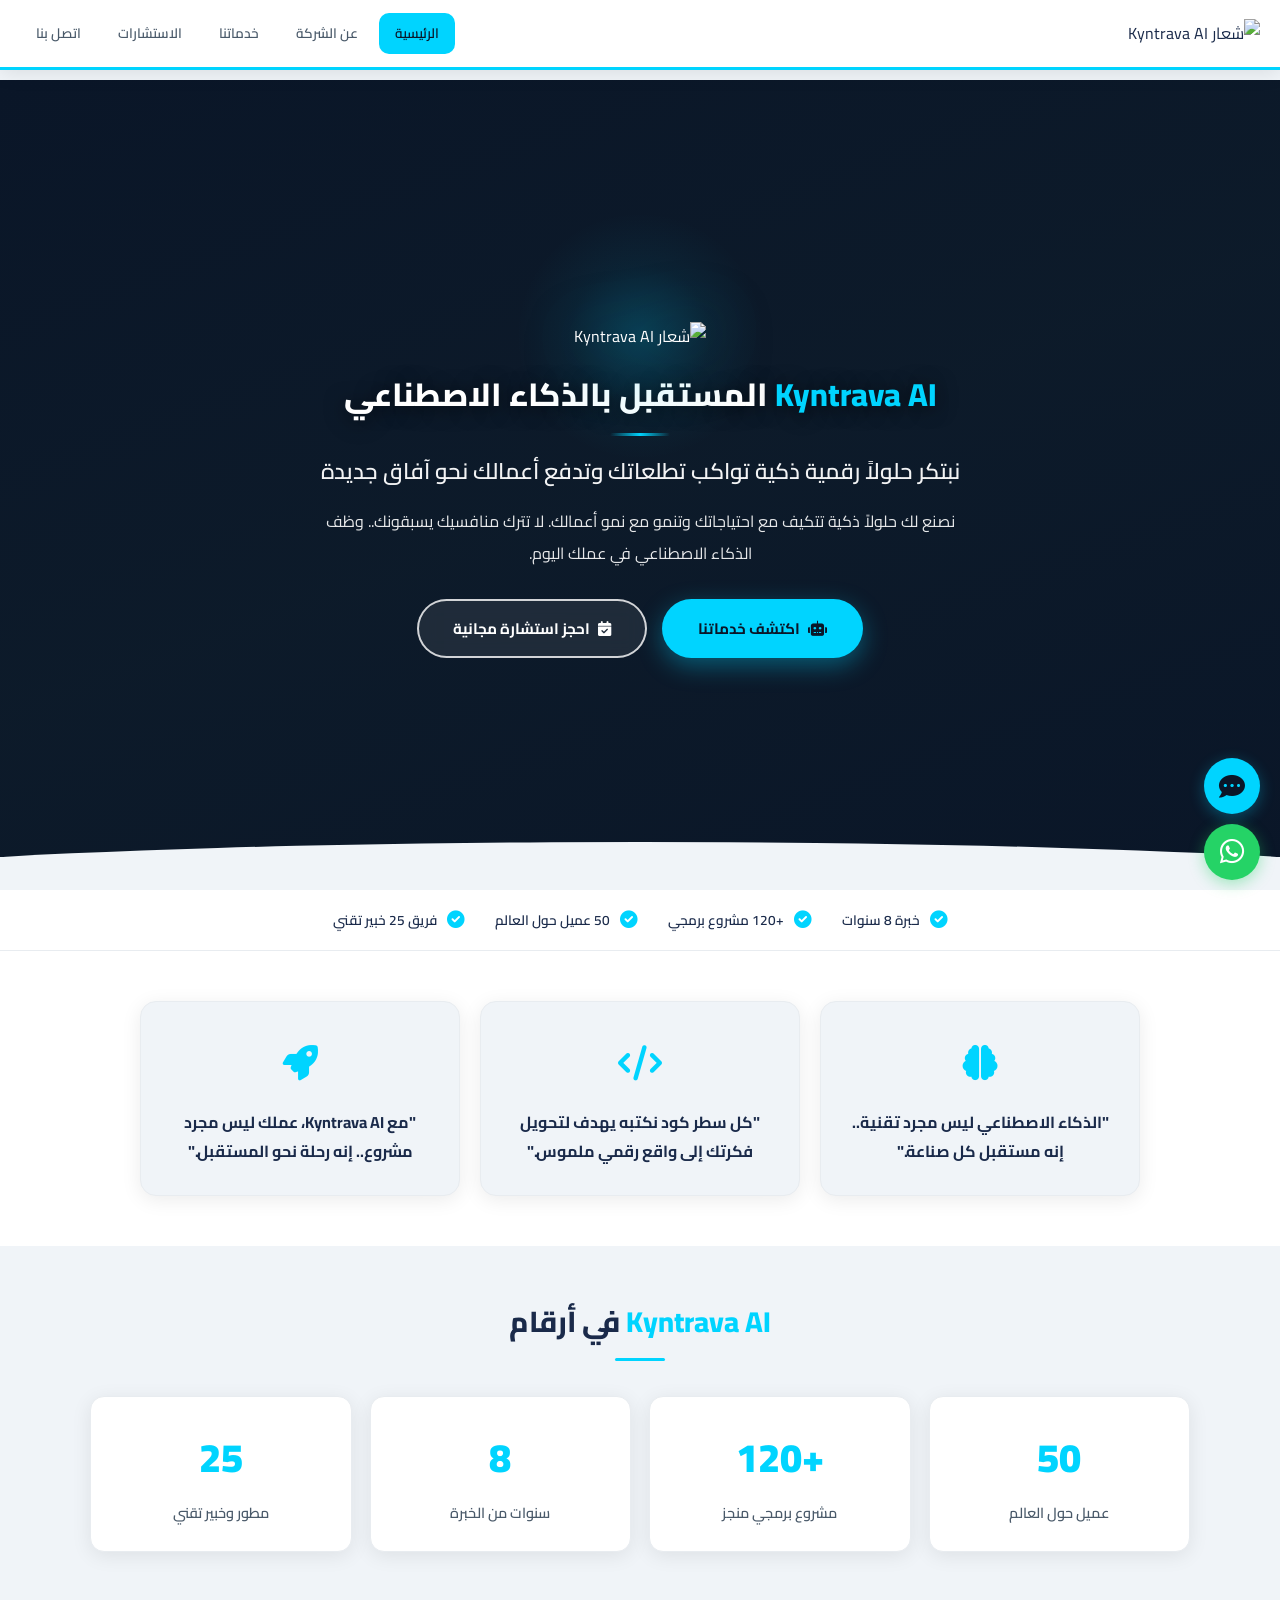
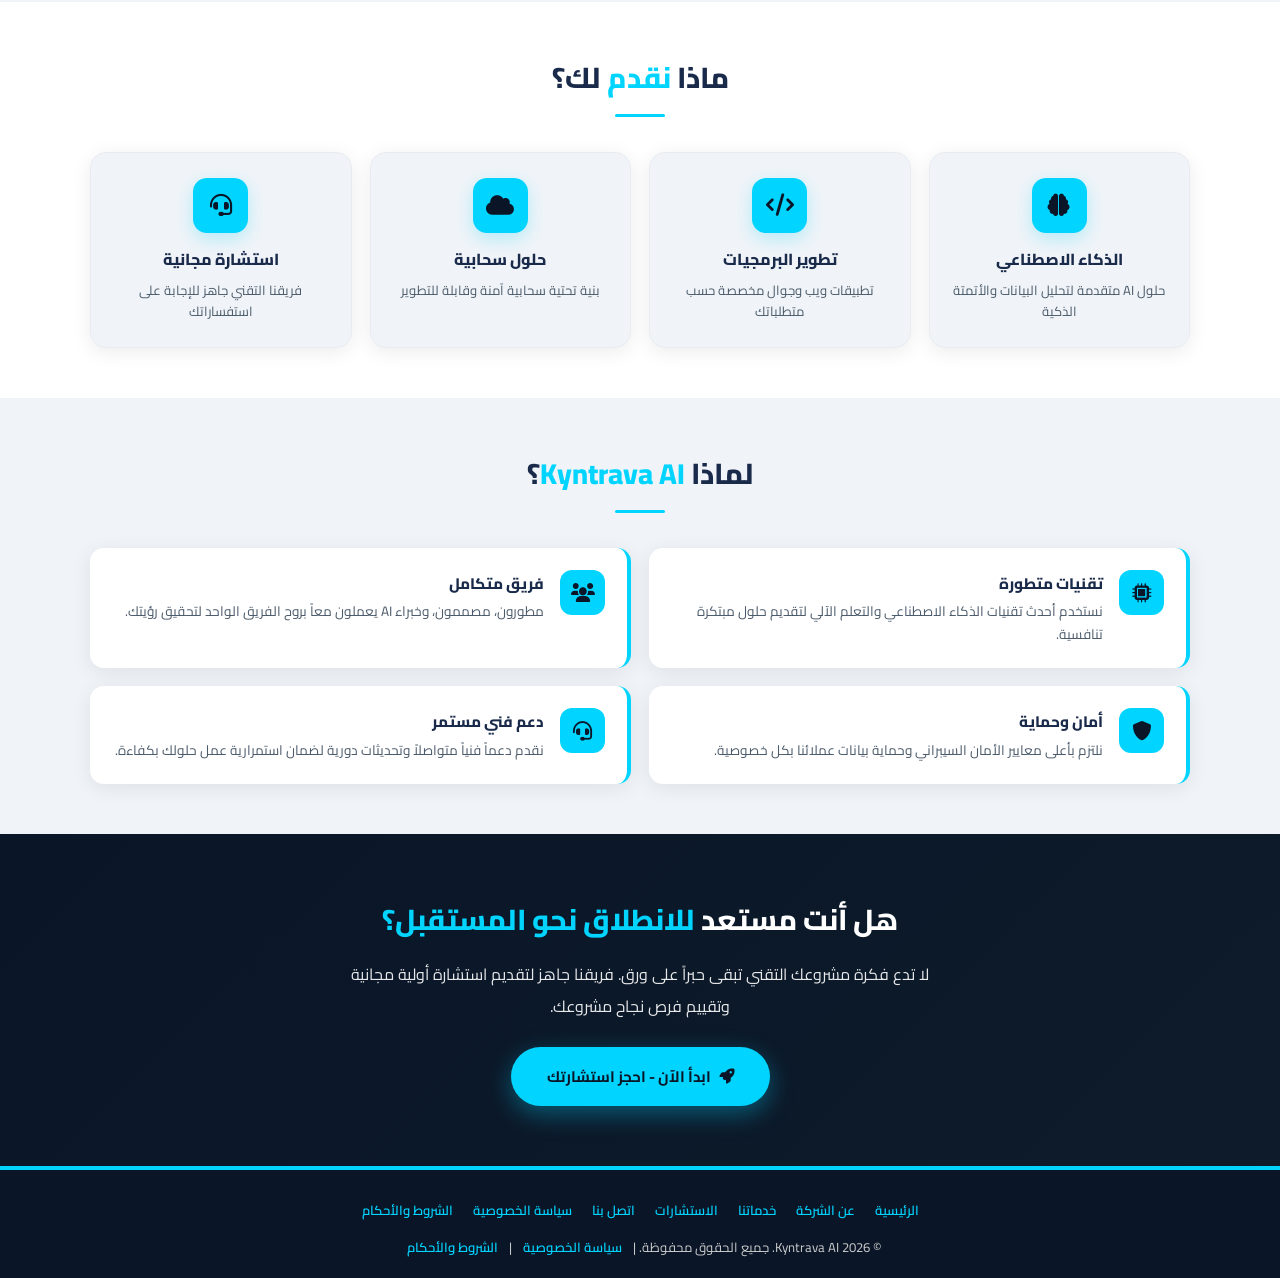
==== commit 54b374cb: "Update index.html" ====
--- a/index.html
+++ b/index.html
@@ -6,15 +6,11 @@
     <title>Kyntrava AI | حلول الذكاء الاصطناعي والبرمجيات</title>
     <meta name="description" content="Kyntrava AI تقدم حلولاً متكاملة في الذكاء الاصطناعي وتطوير البرمجيات والحلول السحابية. حول فكرتك إلى واقع رقمي.">
     
-    <!-- Google Fonts -->
     <link href="https://fonts.googleapis.com/css2?family=Cairo:wght@400;500;600;700;800;900&display=swap" rel="stylesheet">
-    <!-- Font Awesome -->
     <link rel="stylesheet" href="https://cdnjs.cloudflare.com/ajax/libs/font-awesome/6.0.0-beta3/css/all.min.css">
-    <!-- Three.js -->
     <script src="https://cdnjs.cloudflare.com/ajax/libs/three.js/r128/three.min.js"></script>
     
     <style>
-        /* ===== الأساسيات ===== */
         * {
             margin: 0;
             padding: 0;
@@ -31,7 +27,6 @@
             --gray-medium: #E8ECF0;
             --text-dark: #1A2A4A;
             --text-gray: #4A5A6A;
-            --text-light: #7A8A9A;
             --white: #FFFFFF;
             --shadow: 0 4px 20px rgba(0,0,0,0.08);
             --shadow-hover: 0 12px 35px rgba(0,0,0,0.15);
@@ -42,113 +37,13 @@
             color: var(--text-dark);
             line-height: 1.8;
             overflow-x: hidden;
-            transition: all 0.3s ease;
-        }
-
-        body.en {
-            font-family: 'Segoe UI', Tahoma, Geneva, Verdana, sans-serif;
+            padding-top: 80px;
         }
 
         a {
             text-decoration: none;
             color: inherit;
             transition: all 0.3s ease;
-        }
-
-        /* ===== زر تبديل اللغة - داخل الشريط العلوي ===== */
-        .lang-switch {
-            background: transparent;
-            color: var(--cyan);
-            border: 2px solid var(--cyan);
-            border-radius: 30px;
-            padding: 3px 12px;
-            font-size: 0.7rem;
-            font-weight: 700;
-            cursor: pointer;
-            transition: all 0.3s ease;
-            font-family: 'Cairo', sans-serif;
-            display: inline-flex;
-            align-items: center;
-            gap: 5px;
-            margin-right: 5px;
-        }
-        .lang-switch:hover {
-            background: var(--cyan);
-            color: var(--primary-dark);
-        }
-        .lang-switch i {
-            font-size: 0.75rem;
-        }
-
-        /* ===== شريط التواصل العلوي ===== */
-        .top-bar {
-            background: var(--primary-dark);
-            color: #ccc;
-            font-size: 0.78rem;
-            padding: 6px 0;
-            border-bottom: 2px solid var(--cyan);
-            position: fixed;
-            top: 0;
-            left: 0;
-            right: 0;
-            z-index: 1001;
-        }
-        .top-bar .container {
-            max-width: 1200px;
-            margin: 0 auto;
-            padding: 0 15px;
-            display: flex;
-            justify-content: center;
-            align-items: center;
-            flex-wrap: wrap;
-            gap: 10px;
-        }
-        .top-bar .social-text {
-            font-weight: 600;
-            color: #fff;
-        }
-        .top-bar .social-text i {
-            color: var(--cyan);
-            margin-left: 6px;
-            animation: bellRing 2s infinite;
-        }
-        @keyframes bellRing {
-            0%, 100% { transform: rotate(0); }
-            10% { transform: rotate(15deg); }
-            20% { transform: rotate(-15deg); }
-            30% { transform: rotate(10deg); }
-            40% { transform: rotate(-10deg); }
-            50% { transform: rotate(0); }
-        }
-        .top-bar .social-icons a {
-            color: #ccc;
-            font-size: 0.85rem;
-            margin: 0 4px;
-            width: 28px;
-            height: 28px;
-            border-radius: 50%;
-            display: inline-flex;
-            align-items: center;
-            justify-content: center;
-            background: rgba(255,255,255,0.05);
-            border: 1px solid rgba(0,212,255,0.15);
-            transition: all 0.3s ease;
-        }
-        .top-bar .social-icons a:hover {
-            color: #fff;
-            background: var(--cyan);
-            border-color: var(--cyan);
-            transform: translateY(-2px);
-        }
-
-        /* ===== وضع اللغة الإنجليزية - تعديل اتجاه الشريط العلوي ===== */
-        body.en .top-bar .social-text i {
-            margin-left: 0;
-            margin-right: 6px;
-        }
-        body.en .lang-switch {
-            margin-right: 0;
-            margin-left: 5px;
         }
 
         /* ===== أيقونات عائمة ===== */
@@ -156,32 +51,32 @@
             position: fixed;
             bottom: 20px;
             right: 20px;
-            width: 52px;
-            height: 52px;
+            width: 56px;
+            height: 56px;
             background: #25D366;
             color: white;
             border-radius: 50%;
             display: flex;
             align-items: center;
             justify-content: center;
-            font-size: 26px;
+            font-size: 28px;
             box-shadow: 0 4px 15px rgba(37,211,102,0.4);
             z-index: 999;
             animation: pulse 2s infinite;
         }
         .consult-float {
             position: fixed;
-            bottom: 82px;
+            bottom: 86px;
             right: 20px;
-            width: 52px;
-            height: 52px;
+            width: 56px;
+            height: 56px;
             background: var(--cyan);
             color: var(--primary-dark);
             border-radius: 50%;
             display: flex;
             align-items: center;
             justify-content: center;
-            font-size: 24px;
+            font-size: 26px;
             box-shadow: 0 4px 15px rgba(0,212,255,0.3);
             z-index: 999;
         }
@@ -191,63 +86,53 @@
             100% { box-shadow: 0 0 0 0 rgba(37,211,102,0); }
         }
 
-        /* ===== وضع اللغة الإنجليزية - الأيقونات العائمة في الجهة اليسرى ===== */
-        body.en .whatsapp-float {
-            right: auto;
-            left: 20px;
-        }
-        body.en .consult-float {
-            right: auto;
-            left: 20px;
-            bottom: 82px;
-        }
-
-        /* ===== شريط التنقل ===== */
+        /* ===== شريط التنقل الجديد ===== */
         .navbar {
             background: var(--white);
-            box-shadow: var(--shadow);
+            box-shadow: 0 2px 20px rgba(0,0,0,0.1);
             position: fixed;
-            top: 40px;
+            top: 0;
             left: 0;
             right: 0;
             z-index: 1000;
+            padding: 0 20px;
+            height: 70px;
+            display: flex;
+            align-items: center;
+            justify-content: space-between;
             border-bottom: 3px solid var(--cyan);
         }
-        .nav-container {
-            max-width: 1200px;
-            margin: 0 auto;
-            padding: 0.3rem 1rem;
-            display: flex;
-            justify-content: space-between;
-            align-items: center;
-            flex-wrap: wrap;
-        }
+
         .logo-area {
             display: flex;
             align-items: center;
-            padding: 3px 0;
+            flex-shrink: 0;
         }
         .logo-img {
-            height: 42px;
+            height: 45px;
             width: auto;
-            max-width: 160px;
+            max-width: 150px;
             object-fit: contain;
         }
+
+        /* ===== قائمة التنقل ===== */
         .nav-menu {
             display: flex;
             list-style: none;
-            gap: 2px;
-            flex-wrap: wrap;
-            justify-content: center;
+            gap: 5px;
+            align-items: center;
+        }
+        .nav-menu li {
+            position: relative;
         }
         .nav-menu a {
-            text-decoration: none;
             color: var(--text-gray);
             font-weight: 600;
-            font-size: 0.8rem;
-            padding: 6px 12px;
-            border-radius: 8px;
+            font-size: 0.85rem;
+            padding: 8px 16px;
+            border-radius: 10px;
             transition: all 0.3s ease;
+            display: block;
             white-space: nowrap;
         }
         .nav-menu a:hover,
@@ -256,19 +141,34 @@
             color: var(--primary-dark);
         }
 
+        /* ===== زر القائمة للجوال ===== */
+        .menu-toggle {
+            display: none;
+            background: none;
+            border: none;
+            font-size: 1.8rem;
+            color: var(--text-dark);
+            cursor: pointer;
+            padding: 5px;
+            transition: all 0.3s ease;
+        }
+        .menu-toggle:hover {
+            color: var(--cyan);
+        }
+
         /* ===== الهيرو ===== */
         .hero {
             position: relative;
-            min-height: 100vh;
+            min-height: 90vh;
             display: flex;
             align-items: center;
             justify-content: center;
             text-align: center;
             color: white;
-            padding: 80px 20px 60px;
+            padding: 60px 20px 50px;
             overflow: hidden;
             background: var(--primary-dark);
-            margin-top: 70px;
+            margin-top: 0;
         }
         #heroCanvas {
             position: absolute;
@@ -303,18 +203,18 @@
             top: 50%;
             left: 50%;
             transform: translate(-50%, -50%);
-            width: 280px;
-            height: 280px;
+            width: 250px;
+            height: 250px;
             background: radial-gradient(circle, rgba(0,212,255,0.2) 0%, rgba(0,212,255,0.05) 40%, transparent 70%);
             border-radius: 50%;
             animation: glowPulse 3s ease-in-out infinite;
         }
         @keyframes glowPulse {
-            0%, 100% { width: 280px; height: 280px; opacity: 0.8; }
-            50% { width: 320px; height: 320px; opacity: 1; }
+            0%, 100% { width: 250px; height: 250px; opacity: 0.8; }
+            50% { width: 290px; height: 290px; opacity: 1; }
         }
         .hero-logo-img {
-            height: 160px;
+            height: 140px;
             width: auto;
             position: relative;
             z-index: 1;
@@ -326,7 +226,7 @@
             50% { transform: translateY(-10px); }
         }
         .hero-tagline {
-            font-size: 2.2rem;
+            font-size: 2rem;
             font-weight: 800;
             color: #fff;
             margin-bottom: 10px;
@@ -336,16 +236,16 @@
             color: var(--cyan);
         }
         .hero-divider {
-            width: 80px;
+            width: 60px;
             height: 3px;
             background: linear-gradient(90deg, transparent, var(--cyan), transparent);
-            margin: 0 auto 20px;
+            margin: 0 auto 18px;
             border-radius: 2px;
         }
         .hero-title {
-            font-size: 1.6rem;
+            font-size: 1.4rem;
             font-weight: 600;
-            margin-bottom: 18px;
+            margin-bottom: 15px;
             line-height: 1.6;
             opacity: 0.95;
         }
@@ -354,19 +254,17 @@
             font-weight: 800;
         }
         .hero-desc {
-            font-size: 1.1rem;
+            font-size: 1rem;
             opacity: 0.9;
-            margin-bottom: 35px;
-            line-height: 2.1;
+            margin-bottom: 30px;
+            line-height: 2;
             max-width: 650px;
             margin-left: auto;
             margin-right: auto;
         }
-
-        /* ===== الأزرار ===== */
         .hero-btns {
             display: flex;
-            gap: 18px;
+            gap: 15px;
             justify-content: center;
             align-items: center;
             flex-wrap: wrap;
@@ -376,13 +274,12 @@
             border-radius: 50px;
             font-weight: 700;
             text-decoration: none;
-            font-size: 1rem;
+            font-size: 0.95rem;
             transition: all 0.3s ease;
             border: 2px solid transparent;
             display: inline-flex;
             align-items: center;
             justify-content: center;
-            white-space: nowrap;
         }
         .btn i {
             margin-left: 8px;
@@ -414,26 +311,16 @@
             bottom: -2px;
             left: 0;
             right: 0;
-            height: 60px;
+            height: 50px;
             background: var(--gray-light);
             clip-path: ellipse(70% 100% at 50% 100%);
             z-index: 3;
         }
 
-        /* ===== وضع اللغة الإنجليزية - تعديل الأزرار ===== */
-        body.en .btn i {
-            margin-left: 0;
-            margin-right: 8px;
-        }
-        body.en .hero-btns .btn i {
-            margin-left: 0;
-            margin-right: 8px;
-        }
-
         /* ===== شريط الثقة ===== */
         .trust-bar {
             background: var(--white);
-            padding: 20px 15px;
+            padding: 18px 15px;
             border-bottom: 1px solid var(--gray-medium);
         }
         .trust-container {
@@ -442,7 +329,7 @@
             display: flex;
             justify-content: center;
             align-items: center;
-            gap: 35px;
+            gap: 30px;
             flex-wrap: wrap;
         }
         .trust-item {
@@ -451,22 +338,16 @@
             gap: 10px;
             color: var(--text-dark);
             font-weight: 600;
-            font-size: 0.9rem;
+            font-size: 0.85rem;
         }
         .trust-item i {
             color: var(--cyan);
-            font-size: 1.2rem;
-        }
-
-        /* ===== وضع اللغة الإنجليزية - تعديل شريط الثقة ===== */
-        body.en .trust-item i {
-            margin-left: 8px;
-            margin-right: 0;
+            font-size: 1.1rem;
         }
 
         /* ===== الأقسام العامة ===== */
         .section {
-            padding: 60px 20px;
+            padding: 50px 20px;
         }
         .container {
             max-width: 1100px;
@@ -474,18 +355,18 @@
         }
         .section-title {
             text-align: center;
-            font-size: 2rem;
+            font-size: 1.8rem;
             color: var(--text-dark);
-            margin-bottom: 40px;
+            margin-bottom: 35px;
             font-weight: 800;
         }
         .section-title::after {
             content: '';
             display: block;
-            width: 60px;
+            width: 50px;
             height: 3px;
             background: var(--cyan);
-            margin: 12px auto 0;
+            margin: 10px auto 0;
             border-radius: 2px;
         }
         .section-title span {
@@ -495,205 +376,194 @@
         /* ===== بطاقات الاقتباس ===== */
         .quotes-section {
             background: var(--white);
-            padding: 60px 20px;
+            padding: 50px 20px;
         }
         .quotes-container {
             max-width: 1000px;
             margin: 0 auto;
             display: grid;
             grid-template-columns: repeat(3, 1fr);
-            gap: 25px;
+            gap: 20px;
         }
         .quote-card {
             background: var(--gray-light);
-            border-radius: 18px;
-            padding: 35px 25px;
-            text-align: center;
-            box-shadow: var(--shadow);
-            border: 1px solid var(--gray-medium);
-            transition: all 0.3s ease;
-        }
-        .quote-card:hover {
-            transform: translateY(-6px);
-            box-shadow: var(--shadow-hover);
-        }
-        .quote-card .quote-icon {
-            font-size: 2.5rem;
-            color: var(--cyan);
-            margin-bottom: 15px;
-        }
-        .quote-card p {
-            font-size: 1.05rem;
-            color: var(--text-dark);
-            line-height: 1.9;
-            font-weight: 700;
-        }
-
-        /* ===== الإحصائيات ===== */
-        .stats-section {
-            background: var(--gray-light);
-            padding: 60px 20px;
-        }
-        .stats-grid {
-            display: grid;
-            grid-template-columns: repeat(4, 1fr);
-            gap: 22px;
-        }
-        .stat-item {
-            text-align: center;
-            padding: 30px 18px;
-            background: var(--white);
             border-radius: 16px;
-            box-shadow: var(--shadow);
-            border: 1px solid var(--gray-medium);
-            transition: all 0.3s ease;
-        }
-        .stat-item:hover {
-            transform: translateY(-5px);
-            box-shadow: var(--shadow-hover);
-        }
-        .stat-item .num {
-            font-size: 2.8rem;
-            font-weight: 900;
-            color: var(--cyan);
-            margin-bottom: 8px;
-        }
-        .stat-item .label {
-            color: var(--text-gray);
-            font-size: 0.95rem;
-            font-weight: 600;
-        }
-
-        /* ===== الخدمات ===== */
-        .services-section {
-            background: var(--white);
-            padding: 60px 20px;
-        }
-        .services-grid {
-            display: grid;
-            grid-template-columns: repeat(4, 1fr);
-            gap: 22px;
-        }
-        .service-box {
-            background: var(--gray-light);
-            border-radius: 18px;
             padding: 30px 20px;
             text-align: center;
             box-shadow: var(--shadow);
             border: 1px solid var(--gray-medium);
             transition: all 0.3s ease;
-            text-decoration: none;
-            color: inherit;
+        }
+        .quote-card:hover {
+            transform: translateY(-5px);
+            box-shadow: var(--shadow-hover);
+        }
+        .quote-card .quote-icon {
+            font-size: 2.2rem;
+            color: var(--cyan);
+            margin-bottom: 12px;
+        }
+        .quote-card p {
+            font-size: 1rem;
+            color: var(--text-dark);
+            line-height: 1.8;
+            font-weight: 700;
+        }
+
+        /* ===== الإحصائيات ===== */
+        .stats-section {
+            background: var(--gray-light);
+            padding: 50px 20px;
+        }
+        .stats-grid {
+            display: grid;
+            grid-template-columns: repeat(4, 1fr);
+            gap: 18px;
+        }
+        .stat-item {
+            text-align: center;
+            padding: 25px 15px;
+            background: var(--white);
+            border-radius: 14px;
+            box-shadow: var(--shadow);
+            border: 1px solid var(--gray-medium);
+            transition: all 0.3s ease;
+        }
+        .stat-item:hover {
+            transform: translateY(-4px);
+            box-shadow: var(--shadow-hover);
+        }
+        .stat-item .num {
+            font-size: 2.5rem;
+            font-weight: 900;
+            color: var(--cyan);
+            margin-bottom: 6px;
+        }
+        .stat-item .label {
+            color: var(--text-gray);
+            font-size: 0.9rem;
+            font-weight: 600;
+        }
+
+        /* ===== الخدمات ===== */
+        .services-section {
+            background: var(--white);
+            padding: 50px 20px;
+        }
+        .services-grid {
+            display: grid;
+            grid-template-columns: repeat(4, 1fr);
+            gap: 18px;
+        }
+        .service-box {
+            background: var(--gray-light);
+            border-radius: 16px;
+            padding: 25px 18px;
+            text-align: center;
+            box-shadow: var(--shadow);
+            border: 1px solid var(--gray-medium);
+            transition: all 0.3s ease;
         }
         .service-box:hover {
-            transform: translateY(-8px);
+            transform: translateY(-6px);
             box-shadow: var(--shadow-hover);
             border-color: var(--cyan);
         }
         .service-box .s-icon {
-            width: 60px;
-            height: 60px;
-            border-radius: 16px;
-            background: var(--cyan);
-            color: var(--primary-dark);
-            display: flex;
-            align-items: center;
-            justify-content: center;
-            font-size: 1.6rem;
-            margin: 0 auto 15px;
-            box-shadow: 0 6px 18px rgba(0,212,255,0.25);
-        }
-        .service-box h4 {
-            font-size: 1.05rem;
-            color: var(--text-dark);
-            margin-bottom: 8px;
-            font-weight: 800;
-        }
-        .service-box p {
-            color: var(--text-gray);
-            font-size: 0.85rem;
-            line-height: 1.7;
-        }
-
-        /* ===== لماذا نحن ===== */
-        .why-us-section {
-            background: var(--gray-light);
-            padding: 60px 20px;
-        }
-        .why-us-grid {
-            display: grid;
-            grid-template-columns: repeat(2, 1fr);
-            gap: 22px;
-        }
-        .why-us-item {
-            display: flex;
-            align-items: flex-start;
-            gap: 18px;
-            padding: 25px;
-            background: var(--white);
-            border-radius: 16px;
-            box-shadow: var(--shadow);
-            border-right: 4px solid var(--cyan);
-            transition: all 0.3s ease;
-        }
-        .why-us-item:hover {
-            transform: translateX(-5px);
-            box-shadow: var(--shadow-hover);
-        }
-        .why-us-item .why-icon {
-            width: 50px;
-            height: 50px;
+            width: 55px;
+            height: 55px;
             border-radius: 14px;
             background: var(--cyan);
             color: var(--primary-dark);
             display: flex;
             align-items: center;
             justify-content: center;
-            font-size: 1.3rem;
+            font-size: 1.4rem;
+            margin: 0 auto 12px;
+            box-shadow: 0 6px 18px rgba(0,212,255,0.25);
+        }
+        .service-box h4 {
+            font-size: 1rem;
+            color: var(--text-dark);
+            margin-bottom: 6px;
+            font-weight: 800;
+        }
+        .service-box p {
+            color: var(--text-gray);
+            font-size: 0.82rem;
+            line-height: 1.6;
+        }
+
+        /* ===== لماذا نحن ===== */
+        .why-us-section {
+            background: var(--gray-light);
+            padding: 50px 20px;
+        }
+        .why-us-grid {
+            display: grid;
+            grid-template-columns: repeat(2, 1fr);
+            gap: 18px;
+        }
+        .why-us-item {
+            display: flex;
+            align-items: flex-start;
+            gap: 16px;
+            padding: 22px;
+            background: var(--white);
+            border-radius: 14px;
+            box-shadow: var(--shadow);
+            border-right: 4px solid var(--cyan);
+            transition: all 0.3s ease;
+        }
+        .why-us-item:hover {
+            transform: translateX(-4px);
+            box-shadow: var(--shadow-hover);
+        }
+        .why-us-item .why-icon {
+            width: 45px;
+            height: 45px;
+            border-radius: 12px;
+            background: var(--cyan);
+            color: var(--primary-dark);
+            display: flex;
+            align-items: center;
+            justify-content: center;
+            font-size: 1.2rem;
             flex-shrink: 0;
         }
         .why-us-item h4 {
             color: var(--text-dark);
             margin-bottom: 3px;
             font-weight: 800;
-            font-size: 1rem;
+            font-size: 0.95rem;
         }
         .why-us-item p {
             color: var(--text-gray);
-            font-size: 0.88rem;
+            font-size: 0.85rem;
             line-height: 1.7;
-        }
-
-        /* ===== وضع اللغة الإنجليزية - تعديل قسم لماذا نحن ===== */
-        body.en .why-us-item {
-            border-right: none;
-            border-left: 4px solid var(--cyan);
-        }
-        body.en .why-us-item:hover {
-            transform: translateX(5px);
         }
 
         /* ===== CTA ===== */
         .cta-section {
-            padding: 70px 20px;
+            padding: 60px 20px;
             background: linear-gradient(135deg, var(--primary-dark), var(--primary-blue));
             text-align: center;
             color: white;
         }
         .cta-section h2 {
-            font-size: 2rem;
+            font-size: 1.8rem;
             font-weight: 800;
-            margin-bottom: 15px;
+            margin-bottom: 12px;
         }
         .cta-section h2 span {
             color: var(--cyan);
         }
         .cta-section p {
-            font-size: 1.1rem;
+            font-size: 1rem;
             opacity: 0.9;
-            margin-bottom: 30px;
+            margin-bottom: 25px;
             line-height: 2;
-            max-width: 650px;
+            max-width: 600px;
             margin-left: auto;
             margin-right: auto;
         }
@@ -703,14 +573,14 @@
             background: var(--primary-dark);
             color: #ccc;
             text-align: center;
-            padding: 30px 15px 20px;
-            font-size: 0.85rem;
+            padding: 25px 15px 18px;
+            font-size: 0.82rem;
             border-top: 4px solid var(--cyan);
         }
         footer a {
             color: var(--cyan);
             text-decoration: none;
-            margin: 5px 8px;
+            margin: 4px 8px;
             font-weight: 600;
         }
         footer a:hover {
@@ -718,101 +588,192 @@
             color: var(--cyan-dark);
         }
         footer .footer-links {
-            margin-bottom: 12px;
+            margin-bottom: 10px;
             display: flex;
             flex-wrap: wrap;
             justify-content: center;
-            gap: 5px;
-        }
-
-        /* ===== ميديا كويري ===== */
+            gap: 4px;
+        }
+
+        /* ===== ميديا كويري - جوال ===== */
+        @media (max-width: 992px) {
+            .services-grid {
+                grid-template-columns: repeat(2, 1fr);
+            }
+        }
+
         @media (max-width: 768px) {
-            .hero-tagline { font-size: 1.5rem; }
-            .hero-title { font-size: 1.2rem; }
-            .hero-desc { font-size: 0.9rem; }
-            .hero-logo-img { height: 120px; }
-            .quotes-container { grid-template-columns: 1fr; }
-            .stats-grid { grid-template-columns: 1fr 1fr; }
-            .services-grid { grid-template-columns: 1fr 1fr; }
-            .why-us-grid { grid-template-columns: 1fr; }
-            .nav-container { flex-direction: column; gap: 4px; }
-            .navbar { top: 38px; }
-            .hero { margin-top: 68px; padding-top: 60px; }
-            .top-bar .container { gap: 6px; }
-            .lang-switch {
-                padding: 2px 10px;
-                font-size: 0.6rem;
-            }
-        }
+            body {
+                padding-top: 65px;
+            }
+
+            .navbar {
+                height: 60px;
+                padding: 0 15px;
+            }
+            .logo-img {
+                height: 38px;
+                max-width: 130px;
+            }
+
+            /* ===== قائمة الجوال ===== */
+            .menu-toggle {
+                display: block;
+            }
+            .nav-menu {
+                position: fixed;
+                top: 60px;
+                right: -100%;
+                width: 280px;
+                height: calc(100vh - 60px);
+                background: var(--white);
+                flex-direction: column;
+                padding: 20px 0;
+                gap: 2px;
+                box-shadow: -5px 0 30px rgba(0,0,0,0.15);
+                transition: right 0.4s cubic-bezier(0.4, 0, 0.2, 1);
+                overflow-y: auto;
+                align-items: stretch;
+            }
+            .nav-menu.open {
+                right: 0;
+            }
+            .nav-menu li {
+                width: 100%;
+            }
+            .nav-menu a {
+                padding: 14px 25px;
+                font-size: 0.95rem;
+                border-radius: 0;
+                white-space: normal;
+                border-right: 3px solid transparent;
+            }
+            .nav-menu a:hover,
+            .nav-menu a.active {
+                background: rgba(0,212,255,0.1);
+                border-right-color: var(--cyan);
+                color: var(--cyan);
+            }
+
+            /* ===== باقي التعديلات ===== */
+            .hero {
+                min-height: 80vh;
+                padding: 50px 15px 40px;
+            }
+            .hero-logo-img {
+                height: 100px;
+            }
+            .hero-tagline {
+                font-size: 1.5rem;
+            }
+            .hero-title {
+                font-size: 1.1rem;
+            }
+            .hero-desc {
+                font-size: 0.9rem;
+            }
+            .hero-logo-wrapper::before {
+                width: 180px;
+                height: 180px;
+            }
+            @keyframes glowPulse {
+                0%, 100% { width: 180px; height: 180px; }
+                50% { width: 210px; height: 210px; }
+            }
+
+            .quotes-container {
+                grid-template-columns: 1fr;
+            }
+            .stats-grid {
+                grid-template-columns: 1fr 1fr;
+            }
+            .services-grid {
+                grid-template-columns: 1fr 1fr;
+            }
+            .why-us-grid {
+                grid-template-columns: 1fr;
+            }
+            .section-title {
+                font-size: 1.5rem;
+            }
+            .btn {
+                padding: 12px 28px;
+                font-size: 0.9rem;
+            }
+            .trust-container {
+                gap: 15px;
+            }
+            .trust-item {
+                font-size: 0.78rem;
+            }
+            .whatsapp-float,
+            .consult-float {
+                width: 48px;
+                height: 48px;
+                font-size: 22px;
+            }
+            .consult-float {
+                bottom: 74px;
+            }
+        }
+
         @media (max-width: 480px) {
-            .hero-tagline { font-size: 1.2rem; }
-            .hero-logo-img { height: 90px; }
-            .stats-grid { grid-template-columns: 1fr; }
-            .services-grid { grid-template-columns: 1fr; }
-            .hero-btns .btn { width: 100%; max-width: 280px; }
-            .trust-container { gap: 15px; }
-            .lang-switch {
-                padding: 2px 8px;
-                font-size: 0.55rem;
-            }
-            .lang-switch i {
-                font-size: 0.6rem;
-            }
-        }
-
-        /* ===== وضع اللغة الإنجليزية ===== */
-        body.en {
-            direction: ltr;
-            text-align: left;
-        }
-        body.en .hero-tagline,
-        body.en .hero-title,
-        body.en .hero-desc,
-        body.en .section-title,
-        body.en .service-box h4,
-        body.en .service-box p,
-        body.en .why-us-item h4,
-        body.en .why-us-item p,
-        body.en .quote-card p,
-        body.en .stat-item .label,
-        body.en .trust-item,
-        body.en .cta-section h2,
-        body.en .cta-section p,
-        body.en footer p,
-        body.en .top-bar .social-text,
-        body.en .nav-menu a {
-            font-family: 'Segoe UI', Tahoma, Geneva, Verdana, sans-serif;
-        }
-        body.en .section-title::after {
-            margin: 12px auto 0;
-        }
-        body.en .service-box .s-icon {
-            margin: 0 auto 15px;
+            .hero-tagline {
+                font-size: 1.2rem;
+            }
+            .hero-logo-img {
+                height: 80px;
+            }
+            .hero-logo-wrapper::before {
+                width: 140px;
+                height: 140px;
+            }
+            @keyframes glowPulse {
+                0%, 100% { width: 140px; height: 140px; }
+                50% { width: 170px; height: 170px; }
+            }
+            .stats-grid {
+                grid-template-columns: 1fr;
+            }
+            .services-grid {
+                grid-template-columns: 1fr;
+            }
+            .hero-btns .btn {
+                width: 100%;
+                max-width: 260px;
+            }
+            .nav-menu {
+                width: 100%;
+                right: -100%;
+            }
+            .nav-menu.open {
+                right: 0;
+            }
+        }
+
+        /* ===== إضافة ظل خلفي عند فتح القائمة ===== */
+        .nav-overlay {
+            display: none;
+            position: fixed;
+            top: 60px;
+            left: 0;
+            right: 0;
+            bottom: 0;
+            background: rgba(0,0,0,0.4);
+            z-index: 999;
+        }
+        .nav-overlay.active {
+            display: block;
+        }
+
+        @media (min-width: 769px) {
+            .nav-overlay {
+                display: none !important;
+            }
         }
     </style>
 </head>
 <body>
-
-    <!-- ===== شريط التواصل العلوي ===== -->
-    <div class="top-bar">
-        <div class="container">
-            <span class="social-text" id="socialText">
-                <i class="fas fa-bell"></i> تابعونا على صفحاتنا الرسمية
-            </span>
-            <!-- ===== زر تبديل اللغة داخل الشريط العلوي ===== -->
-            <button class="lang-switch" id="langSwitch" aria-label="تبديل اللغة / Switch Language">
-                <i class="fas fa-globe"></i>
-                <span id="langText">EN</span>
-            </button>
-            <div class="social-icons">
-                <a href="https://www.facebook.com/profile.php?id=61592891921328" target="_blank" title="فيسبوك"><i class="fab fa-facebook-f"></i></a>
-                <a href="https://www.instagram.com/kyntravaai" target="_blank" title="إنستغرام"><i class="fab fa-instagram"></i></a>
-                <a href="#" target="_blank" title="تويتر"><i class="fab fa-twitter"></i></a>
-                <a href="#" target="_blank" title="لينكد إن"><i class="fab fa-linkedin-in"></i></a>
-                <a href="#" target="_blank" title="يوتيوب"><i class="fab fa-youtube"></i></a>
-            </div>
-        </div>
-    </div>
 
     <!-- ===== أيقونات عائمة ===== -->
     <a href="https://wa.me/963981193023" class="whatsapp-float" target="_blank" aria-label="تواصل عبر واتساب">
@@ -824,21 +785,23 @@
 
     <!-- ===== شريط التنقل ===== -->
     <nav class="navbar">
-        <div class="nav-container">
-            <div class="logo-area">
-                <a href="index.html">
-                    <img src="https://imgur.com/d2YNdZQ.png" alt="شعار Kyntrava AI" class="logo-img">
-                </a>
-            </div>
-            <ul class="nav-menu">
-                <li><a href="index.html" class="active" id="navHome">الرئيسية</a></li>
-                <li><a href="about.html" id="navAbout">عن الشركة</a></li>
-                <li><a href="services.html" id="navServices">خدماتنا</a></li>
-                <li><a href="consultation.html" id="navConsult">الاستشارات</a></li>
-                <li><a href="contact.html" id="navContact">اتصل بنا</a></li>
-            </ul>
+        <div class="logo-area">
+            <a href="index.html">
+                <img src="https://imgur.com/d2YNdZQ.png" alt="شعار Kyntrava AI" class="logo-img">
+            </a>
         </div>
+        <button class="menu-toggle" id="menuToggle" aria-label="فتح القائمة">
+            <i class="fas fa-bars"></i>
+        </button>
+        <ul class="nav-menu" id="navMenu">
+            <li><a href="index.html" class="active">الرئيسية</a></li>
+            <li><a href="about.html">عن الشركة</a></li>
+            <li><a href="services.html">خدماتنا</a></li>
+            <li><a href="consultation.html">الاستشارات</a></li>
+            <li><a href="contact.html">اتصل بنا</a></li>
+        </ul>
     </nav>
+    <div class="nav-overlay" id="navOverlay"></div>
 
     <!-- ===== الهيرو ===== -->
     <header class="hero">
@@ -848,13 +811,13 @@
             <div class="hero-logo-wrapper">
                 <img src="https://imgur.com/d2YNdZQ.png" alt="شعار Kyntrava AI" class="hero-logo-img">
             </div>
-            <h1 class="hero-tagline" id="heroTagline"><span>Kyntrava AI</span> المستقبل بالذكاء الاصطناعي</h1>
+            <h1 class="hero-tagline"><span>Kyntrava AI</span> المستقبل بالذكاء الاصطناعي</h1>
             <div class="hero-divider"></div>
-            <p class="hero-title" id="heroTitle">نبتكر حلولاً رقمية ذكية تواكب تطلعاتك وتدفع أعمالك نحو آفاق جديدة</p>
-            <p class="hero-desc" id="heroDesc">نصنع لك حلولاً ذكية تتكيف مع احتياجاتك وتنمو مع نمو أعمالك. لا تترك منافسيك يسبقونك.. وظف الذكاء الاصطناعي في عملك اليوم.</p>
+            <p class="hero-title">نبتكر حلولاً رقمية ذكية تواكب تطلعاتك وتدفع أعمالك نحو آفاق جديدة</p>
+            <p class="hero-desc">نصنع لك حلولاً ذكية تتكيف مع احتياجاتك وتنمو مع نمو أعمالك. لا تترك منافسيك يسبقونك.. وظف الذكاء الاصطناعي في عملك اليوم.</p>
             <div class="hero-btns">
-                <a href="services.html" class="btn btn-cyan" id="heroBtn1"><i class="fas fa-robot"></i> اكتشف خدماتنا</a>
-                <a href="consultation.html" class="btn btn-outline" id="heroBtn2"><i class="fas fa-calendar-check"></i> احجز استشارة مجانية</a>
+                <a href="services.html" class="btn btn-cyan"><i class="fas fa-robot"></i> اكتشف خدماتنا</a>
+                <a href="consultation.html" class="btn btn-outline"><i class="fas fa-calendar-check"></i> احجز استشارة مجانية</a>
             </div>
         </div>
         <div class="wave-bottom"></div>
@@ -863,10 +826,10 @@
     <!-- ===== شريط الثقة ===== -->
     <section class="trust-bar">
         <div class="trust-container">
-            <div class="trust-item"><i class="fas fa-check-circle"></i><span id="trust1">خبرة 8 سنوات</span></div>
-            <div class="trust-item"><i class="fas fa-check-circle"></i><span id="trust2">+120 مشروع برمجي</span></div>
-            <div class="trust-item"><i class="fas fa-check-circle"></i><span id="trust3">50 عميل حول العالم</span></div>
-            <div class="trust-item"><i class="fas fa-check-circle"></i><span id="trust4">فريق 25 خبير تقني</span></div>
+            <div class="trust-item"><i class="fas fa-check-circle"></i><span>خبرة 8 سنوات</span></div>
+            <div class="trust-item"><i class="fas fa-check-circle"></i><span>+120 مشروع برمجي</span></div>
+            <div class="trust-item"><i class="fas fa-check-circle"></i><span>50 عميل حول العالم</span></div>
+            <div class="trust-item"><i class="fas fa-check-circle"></i><span>فريق 25 خبير تقني</span></div>
         </div>
     </section>
 
@@ -875,15 +838,15 @@
         <div class="quotes-container">
             <div class="quote-card">
                 <div class="quote-icon"><i class="fas fa-brain"></i></div>
-                <p id="quote1">"الذكاء الاصطناعي ليس مجرد تقنية.. إنه مستقبل كل صناعة."</p>
+                <p>"الذكاء الاصطناعي ليس مجرد تقنية.. إنه مستقبل كل صناعة."</p>
             </div>
             <div class="quote-card">
                 <div class="quote-icon"><i class="fas fa-code"></i></div>
-                <p id="quote2">"كل سطر كود نكتبه يهدف لتحويل فكرتك إلى واقع رقمي ملموس."</p>
+                <p>"كل سطر كود نكتبه يهدف لتحويل فكرتك إلى واقع رقمي ملموس."</p>
             </div>
             <div class="quote-card">
                 <div class="quote-icon"><i class="fas fa-rocket"></i></div>
-                <p id="quote3">"مع Kyntrava AI، عملك ليس مجرد مشروع.. إنه رحلة نحو المستقبل."</p>
+                <p>"مع Kyntrava AI، عملك ليس مجرد مشروع.. إنه رحلة نحو المستقبل."</p>
             </div>
         </div>
     </section>
@@ -891,12 +854,12 @@
     <!-- ===== الإحصائيات ===== -->
     <section class="stats-section">
         <div class="container">
-            <h2 class="section-title" id="statsTitle"><span>Kyntrava AI</span> في أرقام</h2>
+            <h2 class="section-title"><span>Kyntrava AI</span> في أرقام</h2>
             <div class="stats-grid">
-                <div class="stat-item"><div class="num">50</div><div class="label" id="stat1">عميل حول العالم</div></div>
-                <div class="stat-item"><div class="num">+120</div><div class="label" id="stat2">مشروع برمجي منجز</div></div>
-                <div class="stat-item"><div class="num">8</div><div class="label" id="stat3">سنوات من الخبرة</div></div>
-                <div class="stat-item"><div class="num">25</div><div class="label" id="stat4">مطور وخبير تقني</div></div>
+                <div class="stat-item"><div class="num">50</div><div class="label">عميل حول العالم</div></div>
+                <div class="stat-item"><div class="num">+120</div><div class="label">مشروع برمجي منجز</div></div>
+                <div class="stat-item"><div class="num">8</div><div class="label">سنوات من الخبرة</div></div>
+                <div class="stat-item"><div class="num">25</div><div class="label">مطور وخبير تقني</div></div>
             </div>
         </div>
     </section>
@@ -904,27 +867,27 @@
     <!-- ===== الخدمات ===== -->
     <section class="services-section">
         <div class="container">
-            <h2 class="section-title" id="servicesTitle">ماذا <span>نقدم</span> لك؟</h2>
+            <h2 class="section-title">ماذا <span>نقدم</span> لك؟</h2>
             <div class="services-grid">
                 <div class="service-box">
                     <div class="s-icon"><i class="fas fa-brain"></i></div>
-                    <h4 id="srv1">الذكاء الاصطناعي</h4>
-                    <p id="srv1d">حلول AI متقدمة لتحليل البيانات والأتمتة الذكية</p>
+                    <h4>الذكاء الاصطناعي</h4>
+                    <p>حلول AI متقدمة لتحليل البيانات والأتمتة الذكية</p>
                 </div>
                 <div class="service-box">
                     <div class="s-icon"><i class="fas fa-code"></i></div>
-                    <h4 id="srv2">تطوير البرمجيات</h4>
-                    <p id="srv2d">تطبيقات ويب وجوال مخصصة حسب متطلباتك</p>
+                    <h4>تطوير البرمجيات</h4>
+                    <p>تطبيقات ويب وجوال مخصصة حسب متطلباتك</p>
                 </div>
                 <div class="service-box">
                     <div class="s-icon"><i class="fas fa-cloud"></i></div>
-                    <h4 id="srv3">حلول سحابية</h4>
-                    <p id="srv3d">بنية تحتية سحابية آمنة وقابلة للتطوير</p>
+                    <h4>حلول سحابية</h4>
+                    <p>بنية تحتية سحابية آمنة وقابلة للتطوير</p>
                 </div>
                 <div class="service-box">
                     <div class="s-icon"><i class="fas fa-headset"></i></div>
-                    <h4 id="srv4">استشارة مجانية</h4>
-                    <p id="srv4d">فريقنا التقني جاهز للإجابة على استفساراتك</p>
+                    <h4>استشارة مجانية</h4>
+                    <p>فريقنا التقني جاهز للإجابة على استفساراتك</p>
                 </div>
             </div>
         </div>
@@ -933,34 +896,34 @@
     <!-- ===== لماذا نحن ===== -->
     <section class="why-us-section">
         <div class="container">
-            <h2 class="section-title" id="whyTitle">لماذا <span>Kyntrava AI</span>؟</h2>
+            <h2 class="section-title">لماذا <span>Kyntrava AI</span>؟</h2>
             <div class="why-us-grid">
                 <div class="why-us-item">
                     <div class="why-icon"><i class="fas fa-microchip"></i></div>
                     <div>
-                        <h4 id="why1">تقنيات متطورة</h4>
-                        <p id="why1d">نستخدم أحدث تقنيات الذكاء الاصطناعي والتعلم الآلي لتقديم حلول مبتكرة تنافسية.</p>
+                        <h4>تقنيات متطورة</h4>
+                        <p>نستخدم أحدث تقنيات الذكاء الاصطناعي والتعلم الآلي لتقديم حلول مبتكرة تنافسية.</p>
                     </div>
                 </div>
                 <div class="why-us-item">
                     <div class="why-icon"><i class="fas fa-users"></i></div>
                     <div>
-                        <h4 id="why2">فريق متكامل</h4>
-                        <p id="why2d">مطورون، مصممون، وخبراء AI يعملون معاً بروح الفريق الواحد لتحقيق رؤيتك.</p>
+                        <h4>فريق متكامل</h4>
+                        <p>مطورون، مصممون، وخبراء AI يعملون معاً بروح الفريق الواحد لتحقيق رؤيتك.</p>
                     </div>
                 </div>
                 <div class="why-us-item">
                     <div class="why-icon"><i class="fas fa-shield-alt"></i></div>
                     <div>
-                        <h4 id="why3">أمان وحماية</h4>
-                        <p id="why3d">نلتزم بأعلى معايير الأمان السيبراني وحماية بيانات عملائنا بكل خصوصية.</p>
+                        <h4>أمان وحماية</h4>
+                        <p>نلتزم بأعلى معايير الأمان السيبراني وحماية بيانات عملائنا بكل خصوصية.</p>
                     </div>
                 </div>
                 <div class="why-us-item">
                     <div class="why-icon"><i class="fas fa-headset"></i></div>
                     <div>
-                        <h4 id="why4">دعم فني مستمر</h4>
-                        <p id="why4d">نقدم دعماً فنياً متواصلاً وتحديثات دورية لضمان استمرارية عمل حلولك بكفاءة.</p>
+                        <h4>دعم فني مستمر</h4>
+                        <p>نقدم دعماً فنياً متواصلاً وتحديثات دورية لضمان استمرارية عمل حلولك بكفاءة.</p>
                     </div>
                 </div>
             </div>
@@ -970,31 +933,57 @@
     <!-- ===== CTA ===== -->
     <section class="cta-section">
         <div class="container">
-            <h2 id="ctaTitle">هل أنت مستعد <span>للانطلاق نحو المستقبل؟</span></h2>
-            <p id="ctaDesc">لا تدع فكرة مشروعك التقني تبقى حبراً على ورق. فريقنا جاهز لتقديم استشارة أولية مجانية وتقييم فرص نجاح مشروعك.</p>
-            <a href="consultation.html" class="btn btn-cyan" id="ctaBtn"><i class="fas fa-rocket"></i> ابدأ الآن - احجز استشارتك</a>
+            <h2>هل أنت مستعد <span>للانطلاق نحو المستقبل؟</span></h2>
+            <p>لا تدع فكرة مشروعك التقني تبقى حبراً على ورق. فريقنا جاهز لتقديم استشارة أولية مجانية وتقييم فرص نجاح مشروعك.</p>
+            <a href="consultation.html" class="btn btn-cyan"><i class="fas fa-rocket"></i> ابدأ الآن - احجز استشارتك</a>
         </div>
     </section>
 
     <!-- ===== الفوتر ===== -->
     <footer>
         <div class="footer-links">
-            <a href="index.html" id="footerHome">الرئيسية</a>
-            <a href="about.html" id="footerAbout">عن الشركة</a>
-            <a href="services.html" id="footerServices">خدماتنا</a>
-            <a href="consultation.html" id="footerConsult">الاستشارات</a>
-            <a href="contact.html" id="footerContact">اتصل بنا</a>
-            <a href="privacy.html" id="footerPrivacy">سياسة الخصوصية</a>
-            <a href="terms.html" id="footerTerms">الشروط والأحكام</a>
+            <a href="index.html">الرئيسية</a>
+            <a href="about.html">عن الشركة</a>
+            <a href="services.html">خدماتنا</a>
+            <a href="consultation.html">الاستشارات</a>
+            <a href="contact.html">اتصل بنا</a>
+            <a href="privacy.html">سياسة الخصوصية</a>
+            <a href="terms.html">الشروط والأحكام</a>
         </div>
-        <p id="footerCopy">© 2026 Kyntrava AI. جميع الحقوق محفوظة. | <a href="privacy.html">سياسة الخصوصية</a> | <a href="terms.html">الشروط والأحكام</a></p>
+        <p>© 2026 Kyntrava AI. جميع الحقوق محفوظة. | <a href="privacy.html">سياسة الخصوصية</a> | <a href="terms.html">الشروط والأحكام</a></p>
     </footer>
 
-    <script src="script.js"></script>
+    <!-- ===== جافا سكريبت للقائمة ===== -->
     <script>
-        // ==========================================
-        // Three.js - روبوتات متحركة في الهيرو
-        // ==========================================
+        // ===== قائمة الجوال =====
+        const menuToggle = document.getElementById('menuToggle');
+        const navMenu = document.getElementById('navMenu');
+        const navOverlay = document.getElementById('navOverlay');
+
+        function toggleMenu() {
+            navMenu.classList.toggle('open');
+            navOverlay.classList.toggle('active');
+            const icon = menuToggle.querySelector('i');
+            if (navMenu.classList.contains('open')) {
+                icon.className = 'fas fa-times';
+            } else {
+                icon.className = 'fas fa-bars';
+            }
+        }
+
+        menuToggle.addEventListener('click', toggleMenu);
+        navOverlay.addEventListener('click', toggleMenu);
+
+        // إغلاق القائمة عند الضغط على رابط
+        document.querySelectorAll('.nav-menu a').forEach(link => {
+            link.addEventListener('click', () => {
+                if (navMenu.classList.contains('open')) {
+                    toggleMenu();
+                }
+            });
+        });
+
+        // ===== Three.js - روبوتات متحركة =====
         (function() {
             const canvas = document.getElementById('heroCanvas');
             if (!canvas) return;
@@ -1165,7 +1154,7 @@
                 requestAnimationFrame(animate);
                 const time = Date.now() * 0.001;
 
-                robotsGroup.children.forEach((robot, i) => {
+                robotsGroup.children.forEach((robot) => {
                     const data = robot.userData;
                     robot.rotation.y += data.rotSpeed;
                     robot.position.y = -2.5 + Math.sin(time * data.floatSpeed + data.phase) * data.floatAmp;
@@ -1210,213 +1199,6 @@
                 robotsGroup.rotation.x += (mouseY * 0.1 - robotsGroup.rotation.x) * 0.02;
             });
         })();
-
-        // ==========================================
-        // نظام الترجمة
-        // ==========================================
-        (function() {
-            const langSwitch = document.getElementById('langSwitch');
-            const langText = document.getElementById('langText');
-            let currentLang = 'ar';
-
-            // ===== قاموس الترجمة =====
-            const translations = {
-                en: {
-                    socialText: 'Follow us on social media',
-                    navHome: 'Home',
-                    navAbout: 'About',
-                    navServices: 'Services',
-                    navConsult: 'Consultation',
-                    navContact: 'Contact',
-                    heroTagline: '<span>Kyntrava AI</span> The Future with AI',
-                    heroTitle: 'We create smart digital solutions that keep up with your ambitions and drive your business to new horizons',
-                    heroDesc: 'We build intelligent solutions that adapt to your needs and grow with your business. Don\'t let your competitors get ahead.. integrate AI into your business today.',
-                    heroBtn1: 'Discover Our Services',
-                    heroBtn2: 'Book Free Consultation',
-                    trust1: '8 Years Experience',
-                    trust2: '+120 Software Projects',
-                    trust3: '50 Clients Worldwide',
-                    trust4: '25 Tech Experts Team',
-                    quote1: '"AI is not just a technology.. it\'s the future of every industry."',
-                    quote2: '"Every line of code we write aims to turn your idea into a tangible digital reality."',
-                    quote3: '"With Kyntrava AI, your business is not just a project.. it\'s a journey to the future."',
-                    statsTitle: '<span>Kyntrava AI</span> in Numbers',
-                    stat1: 'Clients Worldwide',
-                    stat2: 'Software Projects Completed',
-                    stat3: 'Years of Experience',
-                    stat4: 'Developers & Tech Experts',
-                    servicesTitle: 'What <span>We Offer</span> You?',
-                    srv1: 'Artificial Intelligence',
-                    srv1d: 'Advanced AI solutions for data analysis and smart automation',
-                    srv2: 'Software Development',
-                    srv2d: 'Custom web and mobile applications tailored to your needs',
-                    srv3: 'Cloud Solutions',
-                    srv3d: 'Secure and scalable cloud infrastructure',
-                    srv4: 'Free Consultation',
-                    srv4d: 'Our technical team is ready to answer your questions',
-                    whyTitle: 'Why <span>Kyntrava AI</span>?',
-                    why1: 'Advanced Technologies',
-                    why1d: 'We use the latest AI and machine learning technologies to deliver innovative competitive solutions.',
-                    why2: 'Integrated Team',
-                    why2d: 'Developers, designers, and AI experts working together as one team to achieve your vision.',
-                    why3: 'Security & Protection',
-                    why3d: 'We adhere to the highest cybersecurity standards and protect our clients\' data with complete privacy.',
-                    why4: 'Continuous Technical Support',
-                    why4d: 'We provide ongoing technical support and regular updates to ensure your solutions work efficiently.',
-                    ctaTitle: 'Are you ready <span>to launch into the future?</span>',
-                    ctaDesc: 'Don\'t let your tech project idea remain on paper. Our team is ready to provide a free initial consultation and assess your project\'s success opportunities.',
-                    ctaBtn: 'Start Now - Book Your Consultation',
-                    footerHome: 'Home',
-                    footerAbout: 'About',
-                    footerServices: 'Services',
-                    footerConsult: 'Consultation',
-                    footerContact: 'Contact',
-                    footerPrivacy: 'Privacy Policy',
-                    footerTerms: 'Terms & Conditions',
-                    footerCopy: '© 2026 Kyntrava AI. All rights reserved. | <a href="privacy.html">Privacy Policy</a> | <a href="terms.html">Terms & Conditions</a>'
-                },
-                ar: {
-                    socialText: 'تابعونا على صفحاتنا الرسمية',
-                    navHome: 'الرئيسية',
-                    navAbout: 'عن الشركة',
-                    navServices: 'خدماتنا',
-                    navConsult: 'الاستشارات',
-                    navContact: 'اتصل بنا',
-                    heroTagline: '<span>Kyntrava AI</span> المستقبل بالذكاء الاصطناعي',
-                    heroTitle: 'نبتكر حلولاً رقمية ذكية تواكب تطلعاتك وتدفع أعمالك نحو آفاق جديدة',
-                    heroDesc: 'نصنع لك حلولاً ذكية تتكيف مع احتياجاتك وتنمو مع نمو أعمالك. لا تترك منافسيك يسبقونك.. وظف الذكاء الاصطناعي في عملك اليوم.',
-                    heroBtn1: 'اكتشف خدماتنا',
-                    heroBtn2: 'احجز استشارة مجانية',
-                    trust1: 'خبرة 8 سنوات',
-                    trust2: '+120 مشروع برمجي',
-                    trust3: '50 عميل حول العالم',
-                    trust4: 'فريق 25 خبير تقني',
-                    quote1: '"الذكاء الاصطناعي ليس مجرد تقنية.. إنه مستقبل كل صناعة."',
-                    quote2: '"كل سطر كود نكتبه يهدف لتحويل فكرتك إلى واقع رقمي ملموس."',
-                    quote3: '"مع Kyntrava AI، عملك ليس مجرد مشروع.. إنه رحلة نحو المستقبل."',
-                    statsTitle: '<span>Kyntrava AI</span> في أرقام',
-                    stat1: 'عميل حول العالم',
-                    stat2: 'مشروع برمجي منجز',
-                    stat3: 'سنوات من الخبرة',
-                    stat4: 'مطور وخبير تقني',
-                    servicesTitle: 'ماذا <span>نقدم</span> لك؟',
-                    srv1: 'الذكاء الاصطناعي',
-                    srv1d: 'حلول AI متقدمة لتحليل البيانات والأتمتة الذكية',
-                    srv2: 'تطوير البرمجيات',
-                    srv2d: 'تطبيقات ويب وجوال مخصصة حسب متطلباتك',
-                    srv3: 'حلول سحابية',
-                    srv3d: 'بنية تحتية سحابية آمنة وقابلة للتطوير',
-                    srv4: 'استشارة مجانية',
-                    srv4d: 'فريقنا التقني جاهز للإجابة على استفساراتك',
-                    whyTitle: 'لماذا <span>Kyntrava AI</span>؟',
-                    why1: 'تقنيات متطورة',
-                    why1d: 'نستخدم أحدث تقنيات الذكاء الاصطناعي والتعلم الآلي لتقديم حلول مبتكرة تنافسية.',
-                    why2: 'فريق متكامل',
-                    why2d: 'مطورون، مصممون، وخبراء AI يعملون معاً بروح الفريق الواحد لتحقيق رؤيتك.',
-                    why3: 'أمان وحماية',
-                    why3d: 'نلتزم بأعلى معايير الأمان السيبراني وحماية بيانات عملائنا بكل خصوصية.',
-                    why4: 'دعم فني مستمر',
-                    why4d: 'نقدم دعماً فنياً متواصلاً وتحديثات دورية لضمان استمرارية عمل حلولك بكفاءة.',
-                    ctaTitle: 'هل أنت مستعد <span>للانطلاق نحو المستقبل؟</span>',
-                    ctaDesc: 'لا تدع فكرة مشروعك التقني تبقى حبراً على ورق. فريقنا جاهز لتقديم استشارة أولية مجانية وتقييم فرص نجاح مشروعك.',
-                    ctaBtn: 'ابدأ الآن - احجز استشارتك',
-                    footerHome: 'الرئيسية',
-                    footerAbout: 'عن الشركة',
-                    footerServices: 'خدماتنا',
-                    footerConsult: 'الاستشارات',
-                    footerContact: 'اتصل بنا',
-                    footerPrivacy: 'سياسة الخصوصية',
-                    footerTerms: 'الشروط والأحكام',
-                    footerCopy: '© 2026 Kyntrava AI. جميع الحقوق محفوظة. | <a href="privacy.html">سياسة الخصوصية</a> | <a href="terms.html">الشروط والأحكام</a>'
-                }
-            };
-
-            // ===== دالة تطبيق الترجمة =====
-            function applyLanguage(lang) {
-                const t = translations[lang];
-                if (!t) return;
-
-                document.getElementById('socialText').innerHTML = t.socialText;
-                document.getElementById('navHome').textContent = t.navHome;
-                document.getElementById('navAbout').textContent = t.navAbout;
-                document.getElementById('navServices').textContent = t.navServices;
-                document.getElementById('navConsult').textContent = t.navConsult;
-                document.getElementById('navContact').textContent = t.navContact;
-                document.getElementById('heroTagline').innerHTML = t.heroTagline;
-                document.getElementById('heroTitle').textContent = t.heroTitle;
-                document.getElementById('heroDesc').textContent = t.heroDesc;
-                document.getElementById('heroBtn1').innerHTML = '<i class="fas fa-robot"></i> ' + t.heroBtn1;
-                document.getElementById('heroBtn2').innerHTML = '<i class="fas fa-calendar-check"></i> ' + t.heroBtn2;
-                document.getElementById('trust1').textContent = t.trust1;
-                document.getElementById('trust2').textContent = t.trust2;
-                document.getElementById('trust3').textContent = t.trust3;
-                document.getElementById('trust4').textContent = t.trust4;
-                document.getElementById('quote1').textContent = t.quote1;
-                document.getElementById('quote2').textContent = t.quote2;
-                document.getElementById('quote3').textContent = t.quote3;
-                document.getElementById('statsTitle').innerHTML = t.statsTitle;
-                document.getElementById('stat1').textContent = t.stat1;
-                document.getElementById('stat2').textContent = t.stat2;
-                document.getElementById('stat3').textContent = t.stat3;
-                document.getElementById('stat4').textContent = t.stat4;
-                document.getElementById('servicesTitle').innerHTML = t.servicesTitle;
-                document.getElementById('srv1').textContent = t.srv1;
-                document.getElementById('srv1d').textContent = t.srv1d;
-                document.getElementById('srv2').textContent = t.srv2;
-                document.getElementById('srv2d').textContent = t.srv2d;
-                document.getElementById('srv3').textContent = t.srv3;
-                document.getElementById('srv3d').textContent = t.srv3d;
-                document.getElementById('srv4').textContent = t.srv4;
-                document.getElementById('srv4d').textContent = t.srv4d;
-                document.getElementById('whyTitle').innerHTML = t.whyTitle;
-                document.getElementById('why1').textContent = t.why1;
-                document.getElementById('why1d').textContent = t.why1d;
-                document.getElementById('why2').textContent = t.why2;
-                document.getElementById('why2d').textContent = t.why2d;
-                document.getElementById('why3').textContent = t.why3;
-                document.getElementById('why3d').textContent = t.why3d;
-                document.getElementById('why4').textContent = t.why4;
-                document.getElementById('why4d').textContent = t.why4d;
-                document.getElementById('ctaTitle').innerHTML = t.ctaTitle;
-                document.getElementById('ctaDesc').textContent = t.ctaDesc;
-                document.getElementById('ctaBtn').innerHTML = '<i class="fas fa-rocket"></i> ' + t.ctaBtn;
-                document.getElementById('footerHome').textContent = t.footerHome;
-                document.getElementById('footerAbout').textContent = t.footerAbout;
-                document.getElementById('footerServices').textContent = t.footerServices;
-                document.getElementById('footerConsult').textContent = t.footerConsult;
-                document.getElementById('footerContact').textContent = t.footerContact;
-                document.getElementById('footerPrivacy').textContent = t.footerPrivacy;
-                document.getElementById('footerTerms').textContent = t.footerTerms;
-                document.getElementById('footerCopy').innerHTML = t.footerCopy;
-
-                if (lang === 'en') {
-                    document.documentElement.dir = 'ltr';
-                    document.documentElement.lang = 'en';
-                    document.body.classList.add('en');
-                    langText.textContent = 'AR';
-                    currentLang = 'en';
-                } else {
-                    document.documentElement.dir = 'rtl';
-                    document.documentElement.lang = 'ar';
-                    document.body.classList.remove('en');
-                    langText.textContent = 'EN';
-                    currentLang = 'ar';
-                }
-            }
-
-            langSwitch.addEventListener('click', function() {
-                const newLang = currentLang === 'ar' ? 'en' : 'ar';
-                applyLanguage(newLang);
-                localStorage.setItem('kyntrava_lang', newLang);
-            });
-
-            const savedLang = localStorage.getItem('kyntrava_lang');
-            if (savedLang && (savedLang === 'ar' || savedLang === 'en')) {
-                applyLanguage(savedLang);
-            } else {
-                applyLanguage('ar');
-            }
-        })();
     </script>
 </body>
-</html>+</html>
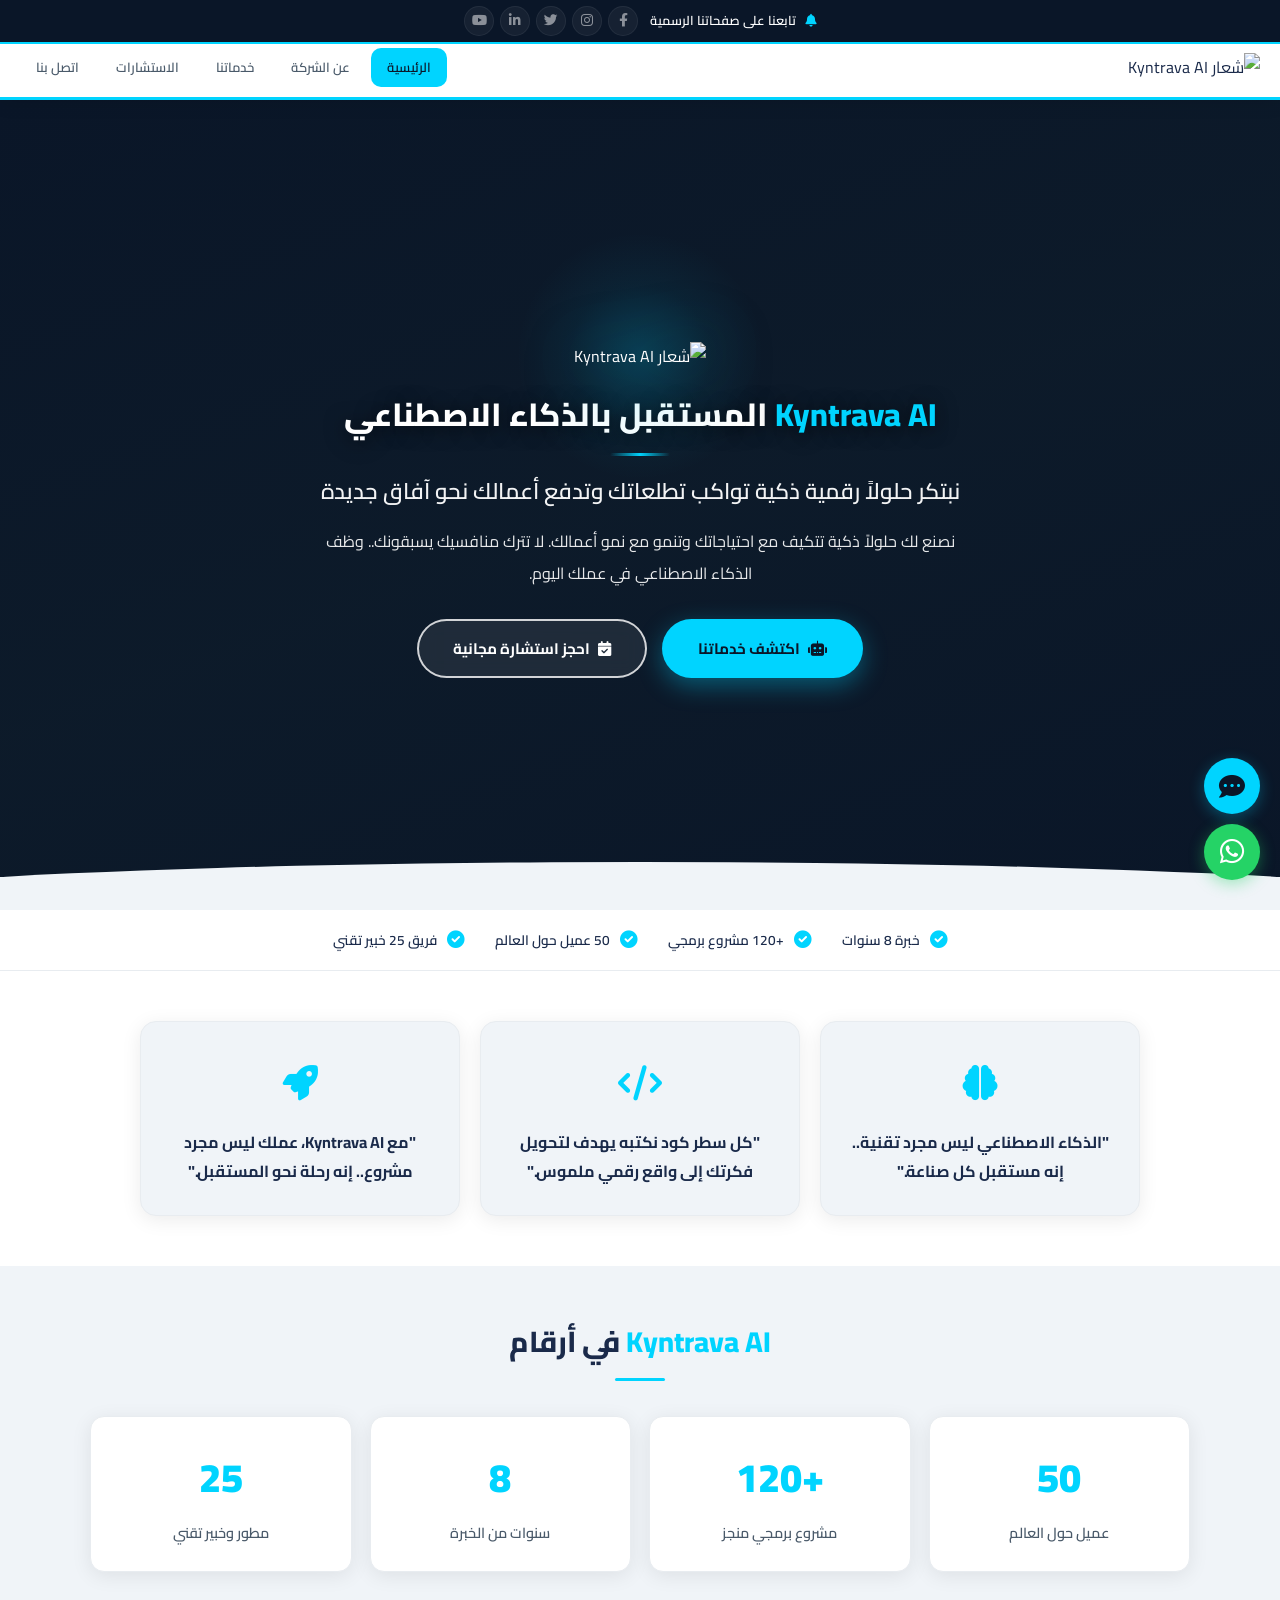
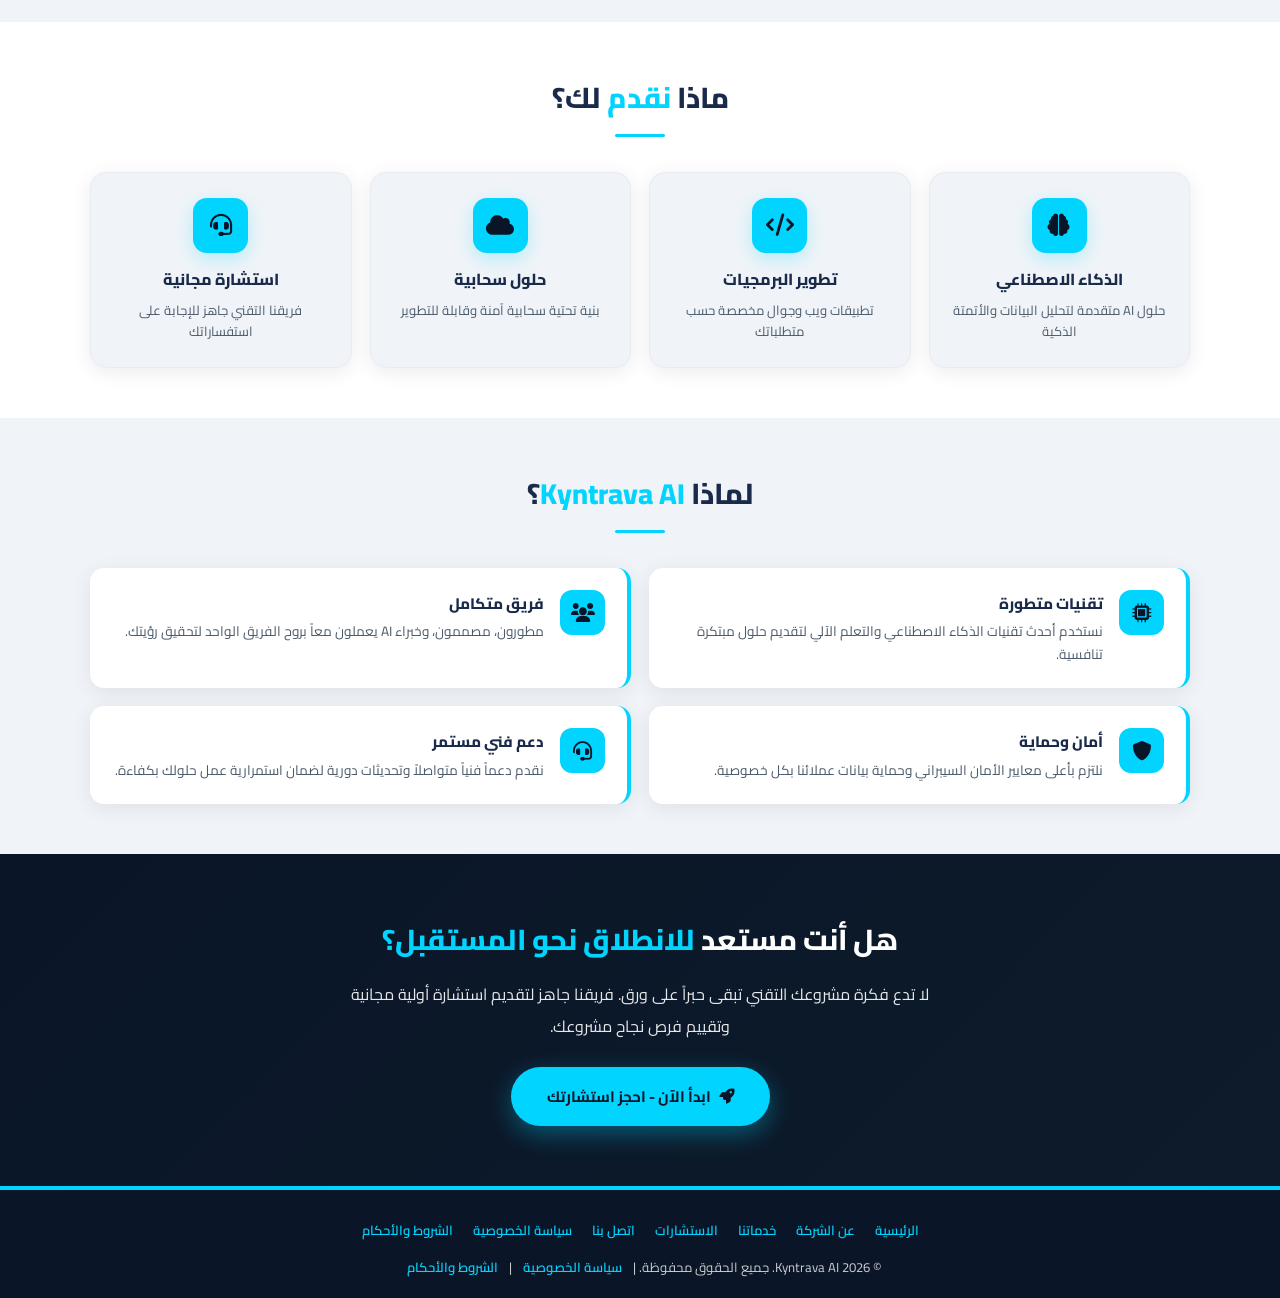
==== commit 4046b151: "Update index.html" ====
--- a/index.html
+++ b/index.html
@@ -37,13 +37,81 @@
             color: var(--text-dark);
             line-height: 1.8;
             overflow-x: hidden;
-            padding-top: 80px;
+            padding-top: 100px;
         }
 
         a {
             text-decoration: none;
             color: inherit;
             transition: all 0.3s ease;
+        }
+
+        /* ===== شريط التواصل العلوي ===== */
+        .top-bar {
+            background: var(--primary-dark);
+            color: #ccc;
+            font-size: 0.78rem;
+            padding: 6px 0;
+            border-bottom: 2px solid var(--cyan);
+            position: fixed;
+            top: 0;
+            left: 0;
+            right: 0;
+            z-index: 1001;
+        }
+        .top-bar .container {
+            max-width: 1200px;
+            margin: 0 auto;
+            padding: 0 20px;
+            display: flex;
+            justify-content: center;
+            align-items: center;
+            gap: 12px;
+            flex-wrap: wrap;
+        }
+        .top-bar .social-text {
+            font-weight: 600;
+            color: #fff;
+            font-size: 0.8rem;
+        }
+        .top-bar .social-text i {
+            color: var(--cyan);
+            margin-left: 6px;
+            animation: bellRing 2s infinite;
+        }
+        @keyframes bellRing {
+            0%, 100% { transform: rotate(0); }
+            10% { transform: rotate(15deg); }
+            20% { transform: rotate(-15deg); }
+            30% { transform: rotate(10deg); }
+            40% { transform: rotate(-10deg); }
+            50% { transform: rotate(0); }
+        }
+        .top-bar .social-icons {
+            display: flex;
+            gap: 6px;
+        }
+        .top-bar .social-icons a {
+            color: rgba(255,255,255,0.5);
+            font-size: 0.85rem;
+            width: 30px;
+            height: 30px;
+            border-radius: 50%;
+            display: flex;
+            align-items: center;
+            justify-content: center;
+            background: rgba(255,255,255,0.05);
+            border: 1px solid rgba(255,255,255,0.06);
+            transition: all 0.3s ease;
+        }
+        .top-bar .social-icons a:hover {
+            color: #fff;
+            background: var(--cyan);
+            border-color: var(--cyan);
+            transform: translateY(-2px);
+        }
+        .top-bar .social-icons a:hover i {
+            color: var(--primary-dark);
         }
 
         /* ===== أيقونات عائمة ===== */
@@ -86,36 +154,33 @@
             100% { box-shadow: 0 0 0 0 rgba(37,211,102,0); }
         }
 
-        /* ===== شريط التنقل الجديد ===== */
+        /* ===== شريط التنقل ===== */
         .navbar {
             background: var(--white);
             box-shadow: 0 2px 20px rgba(0,0,0,0.1);
             position: fixed;
-            top: 0;
+            top: 38px;
             left: 0;
             right: 0;
             z-index: 1000;
             padding: 0 20px;
-            height: 70px;
+            height: 62px;
             display: flex;
             align-items: center;
             justify-content: space-between;
             border-bottom: 3px solid var(--cyan);
         }
-
         .logo-area {
             display: flex;
             align-items: center;
             flex-shrink: 0;
         }
         .logo-img {
-            height: 45px;
+            height: 40px;
             width: auto;
             max-width: 150px;
             object-fit: contain;
         }
-
-        /* ===== قائمة التنقل ===== */
         .nav-menu {
             display: flex;
             list-style: none;
@@ -128,7 +193,7 @@
         .nav-menu a {
             color: var(--text-gray);
             font-weight: 600;
-            font-size: 0.85rem;
+            font-size: 0.82rem;
             padding: 8px 16px;
             border-radius: 10px;
             transition: all 0.3s ease;
@@ -154,6 +219,19 @@
         }
         .menu-toggle:hover {
             color: var(--cyan);
+        }
+        .nav-overlay {
+            display: none;
+            position: fixed;
+            top: 100px;
+            left: 0;
+            right: 0;
+            bottom: 0;
+            background: rgba(0,0,0,0.4);
+            z-index: 999;
+        }
+        .nav-overlay.active {
+            display: block;
         }
 
         /* ===== الهيرو ===== */
@@ -604,28 +682,45 @@
 
         @media (max-width: 768px) {
             body {
-                padding-top: 65px;
+                padding-top: 90px;
+            }
+
+            .top-bar {
+                padding: 5px 0;
+                font-size: 0.7rem;
+            }
+            .top-bar .container {
+                gap: 8px;
+                padding: 0 12px;
+            }
+            .top-bar .social-text {
+                font-size: 0.72rem;
+            }
+            .top-bar .social-icons a {
+                width: 26px;
+                height: 26px;
+                font-size: 0.75rem;
             }
 
             .navbar {
-                height: 60px;
-                padding: 0 15px;
+                top: 34px;
+                height: 56px;
+                padding: 0 12px;
             }
             .logo-img {
-                height: 38px;
-                max-width: 130px;
-            }
-
-            /* ===== قائمة الجوال ===== */
+                height: 34px;
+                max-width: 120px;
+            }
             .menu-toggle {
                 display: block;
+                font-size: 1.5rem;
             }
             .nav-menu {
                 position: fixed;
-                top: 60px;
+                top: 90px;
                 right: -100%;
                 width: 280px;
-                height: calc(100vh - 60px);
+                height: calc(100vh - 90px);
                 background: var(--white);
                 flex-direction: column;
                 padding: 20px 0;
@@ -654,8 +749,10 @@
                 border-right-color: var(--cyan);
                 color: var(--cyan);
             }
-
-            /* ===== باقي التعديلات ===== */
+            .nav-overlay {
+                top: 90px;
+            }
+
             .hero {
                 min-height: 80vh;
                 padding: 50px 15px 40px;
@@ -718,6 +815,28 @@
         }
 
         @media (max-width: 480px) {
+            body {
+                padding-top: 80px;
+            }
+            .top-bar .social-text {
+                font-size: 0.65rem;
+            }
+            .top-bar .social-icons a {
+                width: 24px;
+                height: 24px;
+                font-size: 0.65rem;
+            }
+            .navbar {
+                top: 30px;
+            }
+            .nav-menu {
+                top: 86px;
+                height: calc(100vh - 86px);
+                width: 100%;
+            }
+            .nav-overlay {
+                top: 86px;
+            }
             .hero-tagline {
                 font-size: 1.2rem;
             }
@@ -742,28 +861,6 @@
                 width: 100%;
                 max-width: 260px;
             }
-            .nav-menu {
-                width: 100%;
-                right: -100%;
-            }
-            .nav-menu.open {
-                right: 0;
-            }
-        }
-
-        /* ===== إضافة ظل خلفي عند فتح القائمة ===== */
-        .nav-overlay {
-            display: none;
-            position: fixed;
-            top: 60px;
-            left: 0;
-            right: 0;
-            bottom: 0;
-            background: rgba(0,0,0,0.4);
-            z-index: 999;
-        }
-        .nav-overlay.active {
-            display: block;
         }
 
         @media (min-width: 769px) {
@@ -774,6 +871,32 @@
     </style>
 </head>
 <body>
+
+    <!-- ===== شريط التواصل العلوي ===== -->
+    <div class="top-bar">
+        <div class="container">
+            <span class="social-text">
+                <i class="fas fa-bell"></i> تابعنا على صفحاتنا الرسمية
+            </span>
+            <div class="social-icons">
+                <a href="https://www.facebook.com/profile.php?id=61592891921328" target="_blank" title="فيسبوك">
+                    <i class="fab fa-facebook-f"></i>
+                </a>
+                <a href="https://www.instagram.com/kyntravaai" target="_blank" title="إنستغرام">
+                    <i class="fab fa-instagram"></i>
+                </a>
+                <a href="#" target="_blank" title="تويتر">
+                    <i class="fab fa-twitter"></i>
+                </a>
+                <a href="#" target="_blank" title="لينكد إن">
+                    <i class="fab fa-linkedin-in"></i>
+                </a>
+                <a href="#" target="_blank" title="يوتيوب">
+                    <i class="fab fa-youtube"></i>
+                </a>
+            </div>
+        </div>
+    </div>
 
     <!-- ===== أيقونات عائمة ===== -->
     <a href="https://wa.me/963981193023" class="whatsapp-float" target="_blank" aria-label="تواصل عبر واتساب">
@@ -953,7 +1076,7 @@
         <p>© 2026 Kyntrava AI. جميع الحقوق محفوظة. | <a href="privacy.html">سياسة الخصوصية</a> | <a href="terms.html">الشروط والأحكام</a></p>
     </footer>
 
-    <!-- ===== جافا سكريبت للقائمة ===== -->
+    <!-- ===== جافا سكريبت ===== -->
     <script>
         // ===== قائمة الجوال =====
         const menuToggle = document.getElementById('menuToggle');
@@ -974,7 +1097,6 @@
         menuToggle.addEventListener('click', toggleMenu);
         navOverlay.addEventListener('click', toggleMenu);
 
-        // إغلاق القائمة عند الضغط على رابط
         document.querySelectorAll('.nav-menu a').forEach(link => {
             link.addEventListener('click', () => {
                 if (navMenu.classList.contains('open')) {
